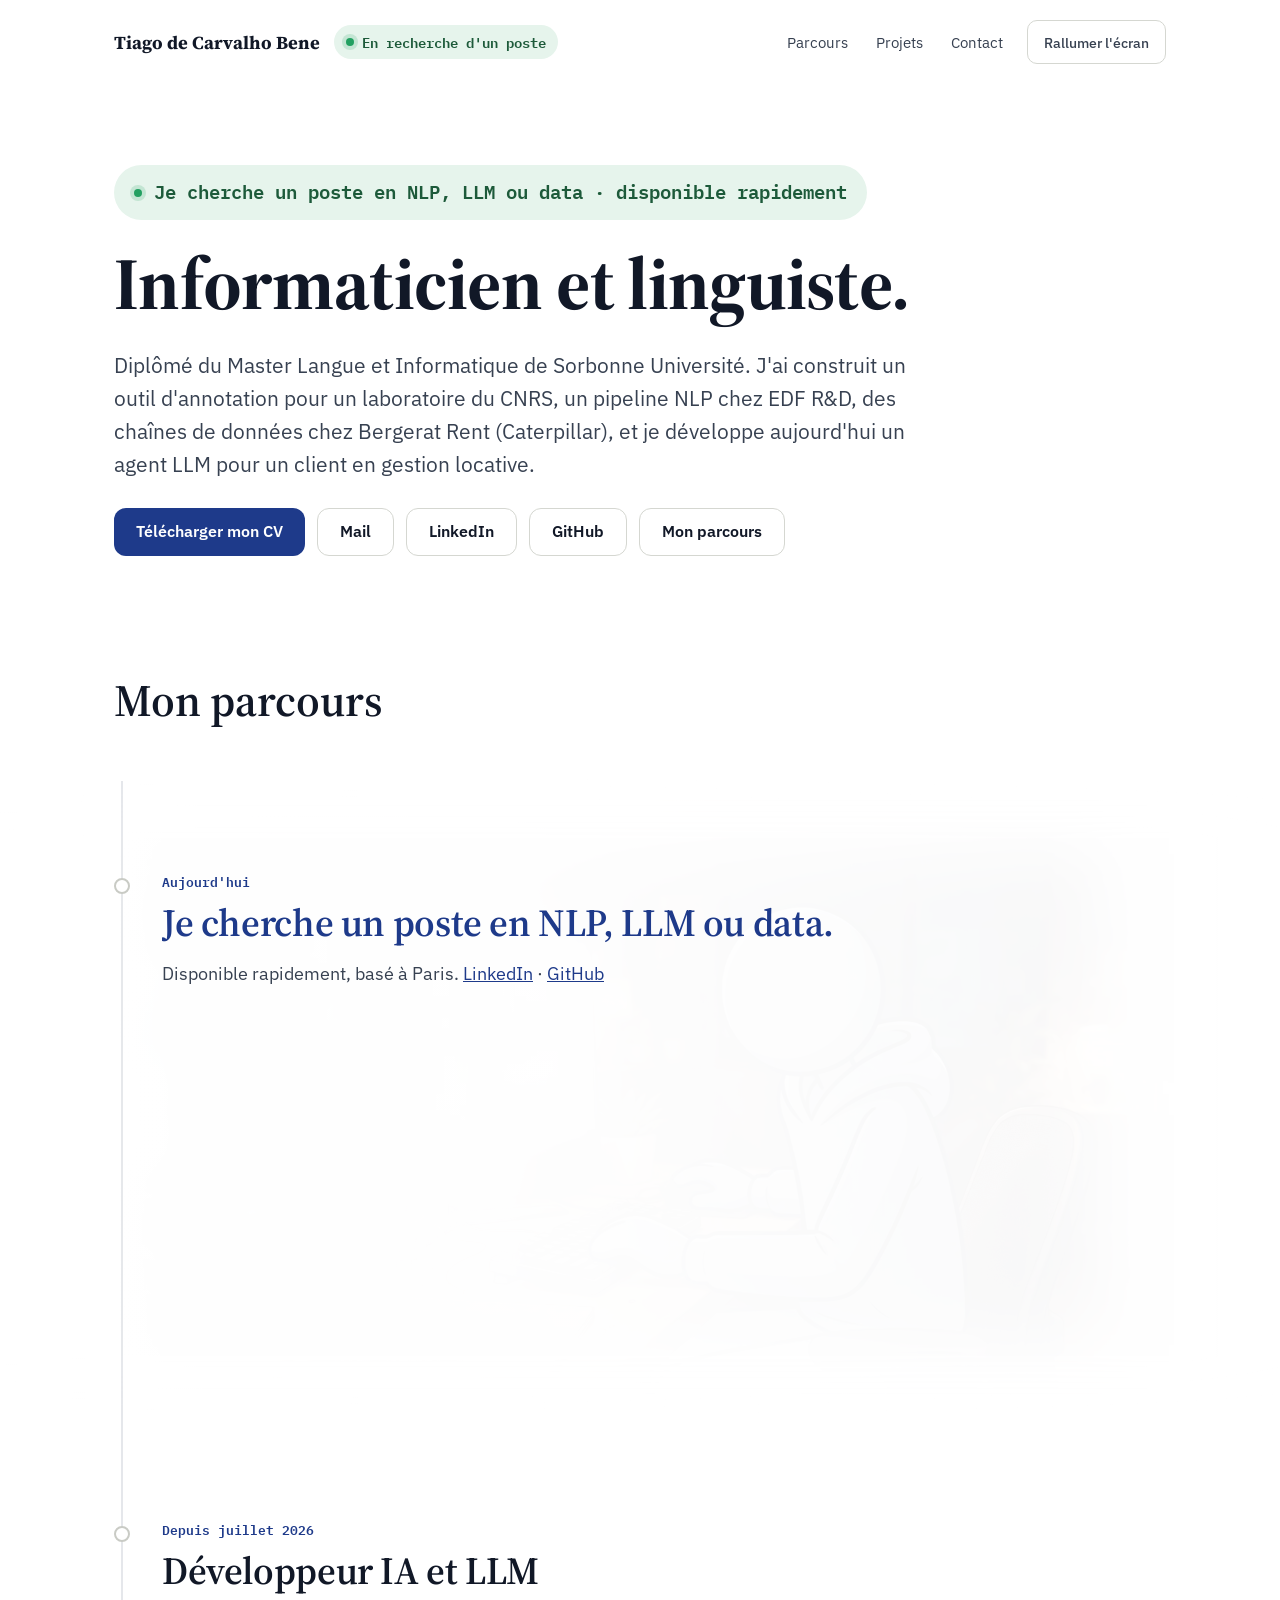
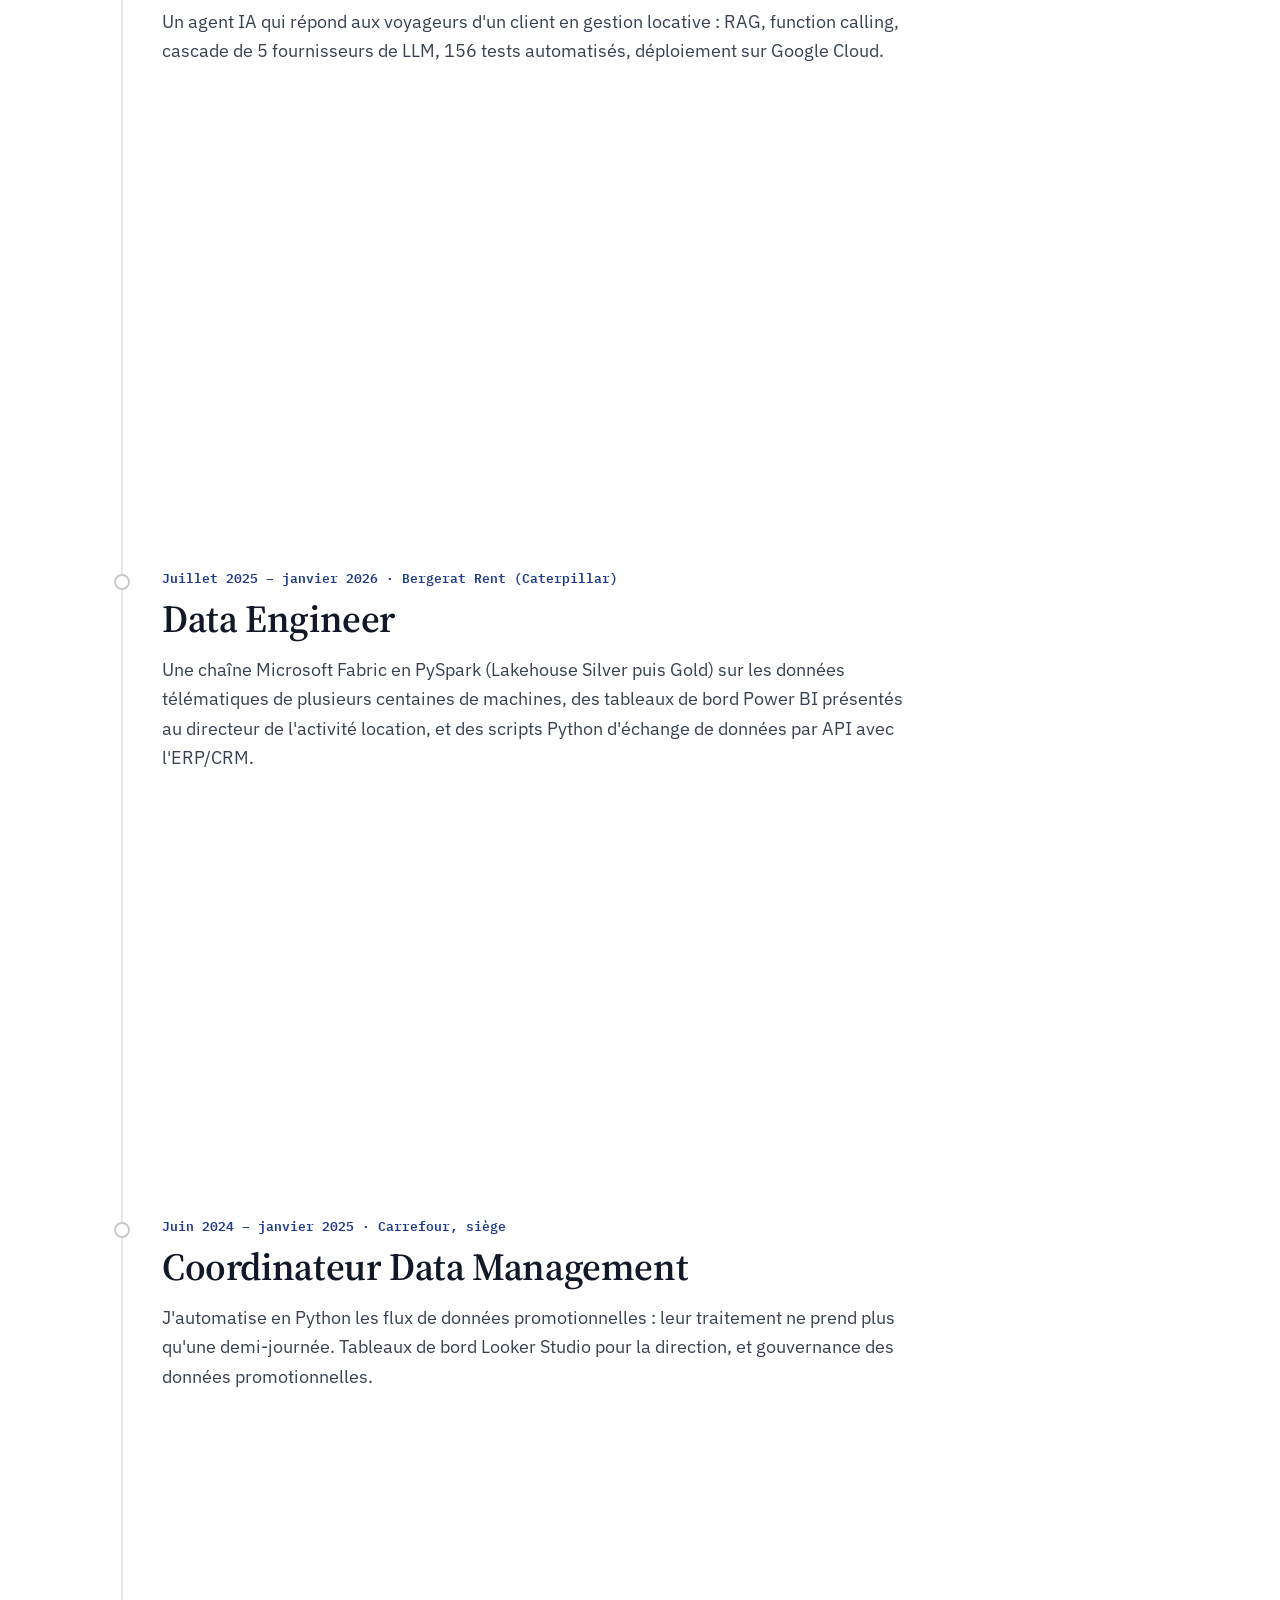
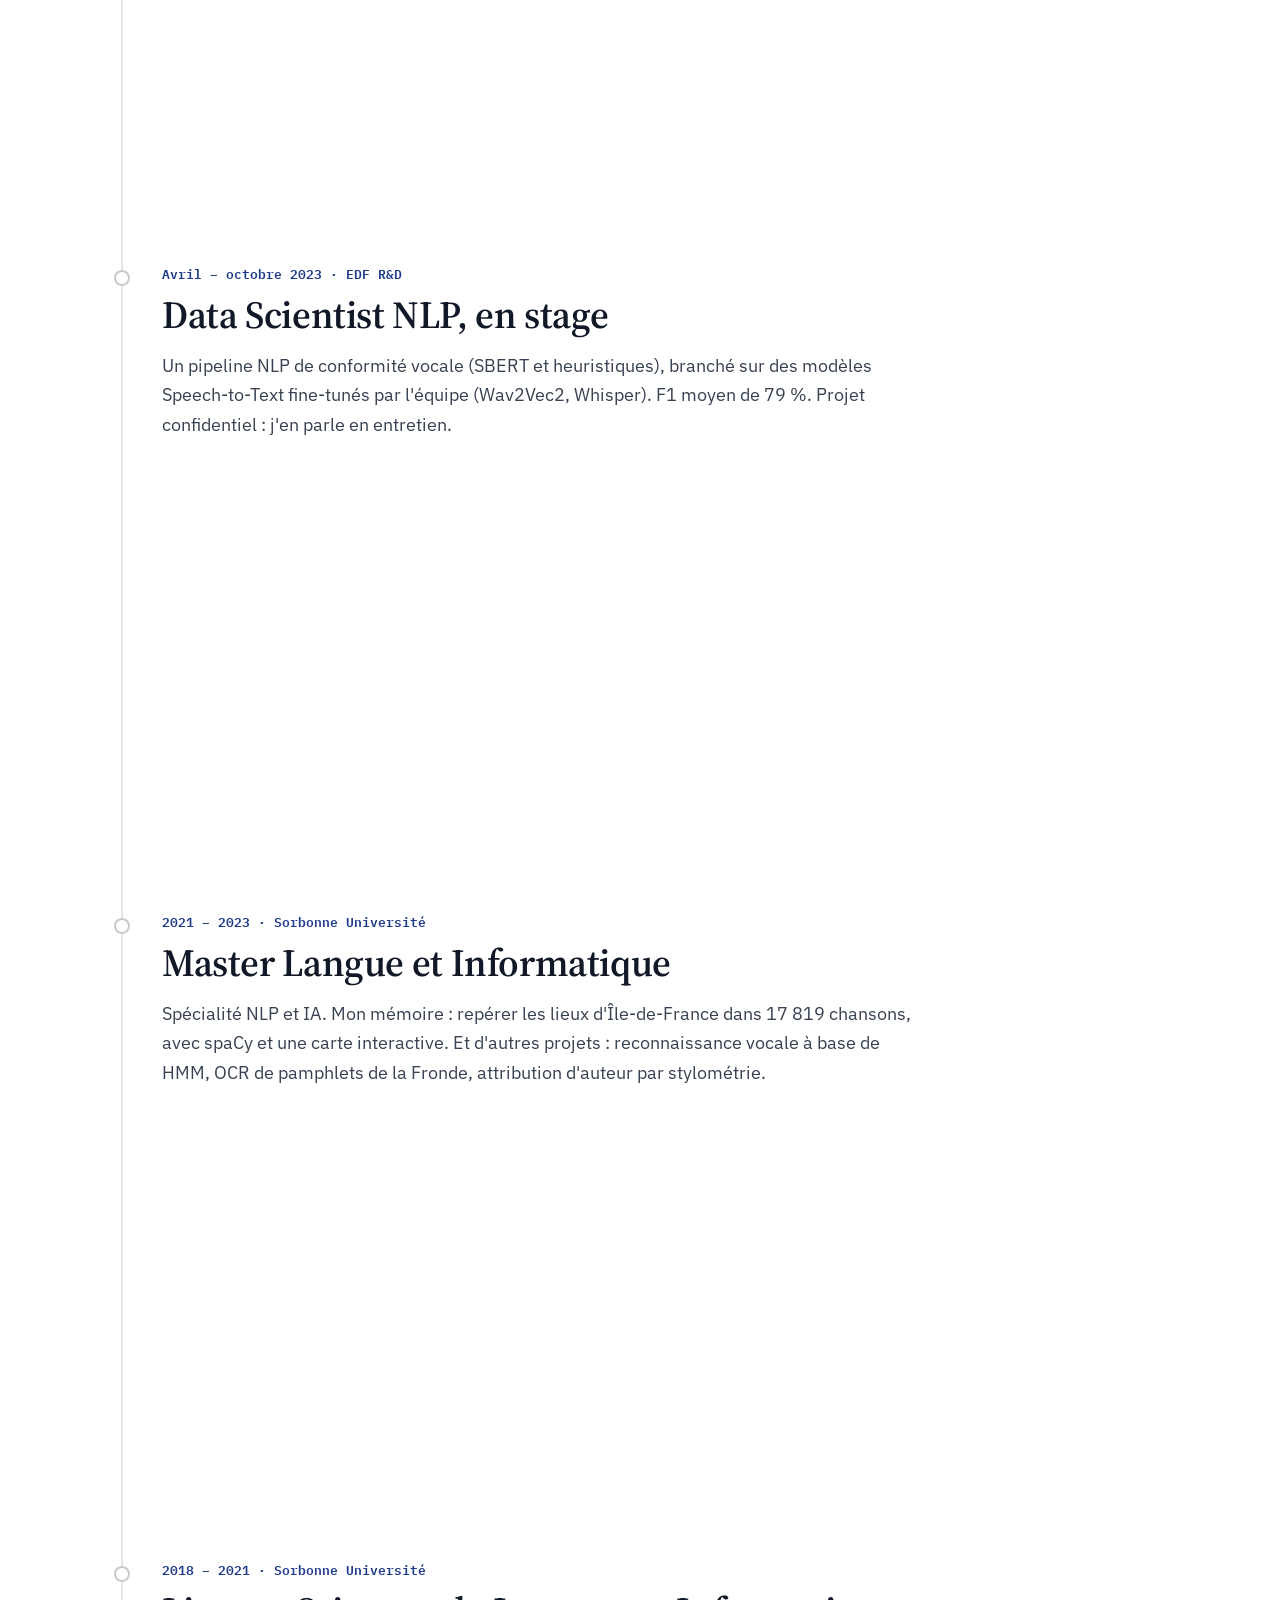
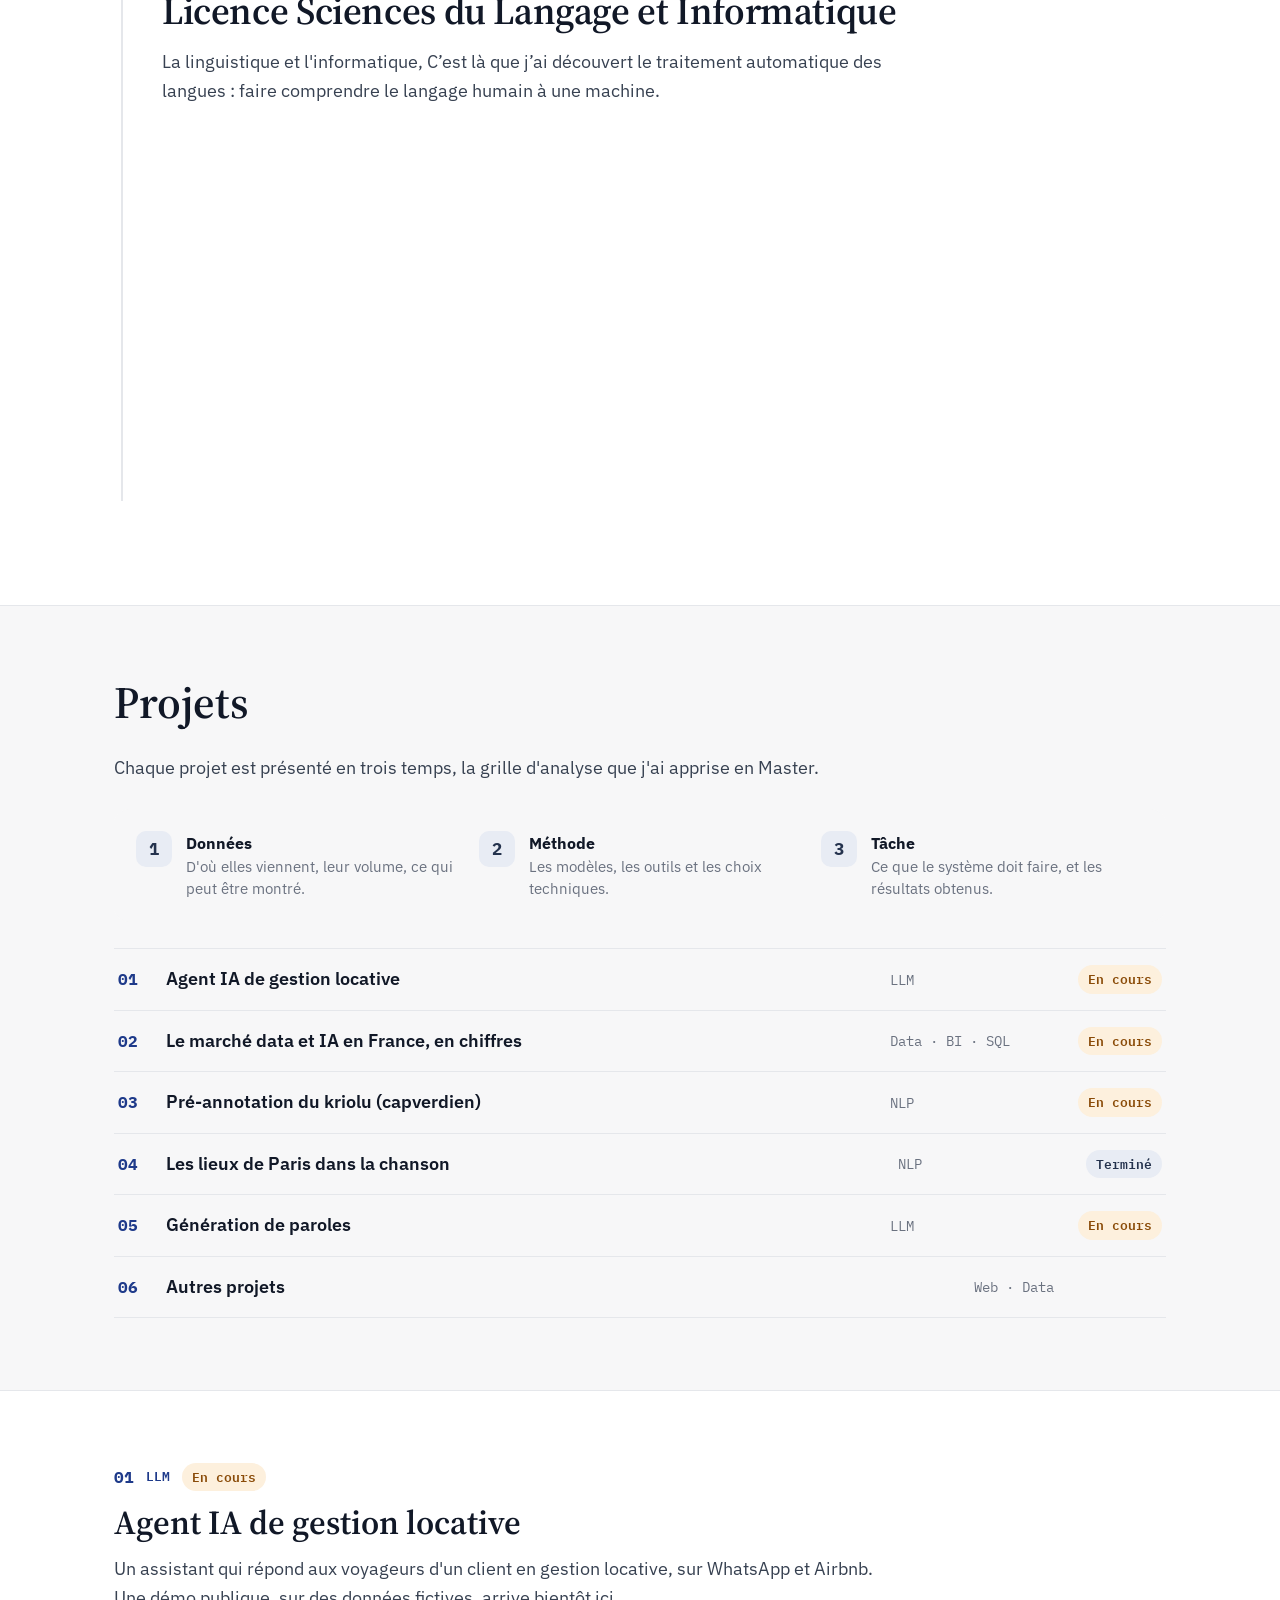
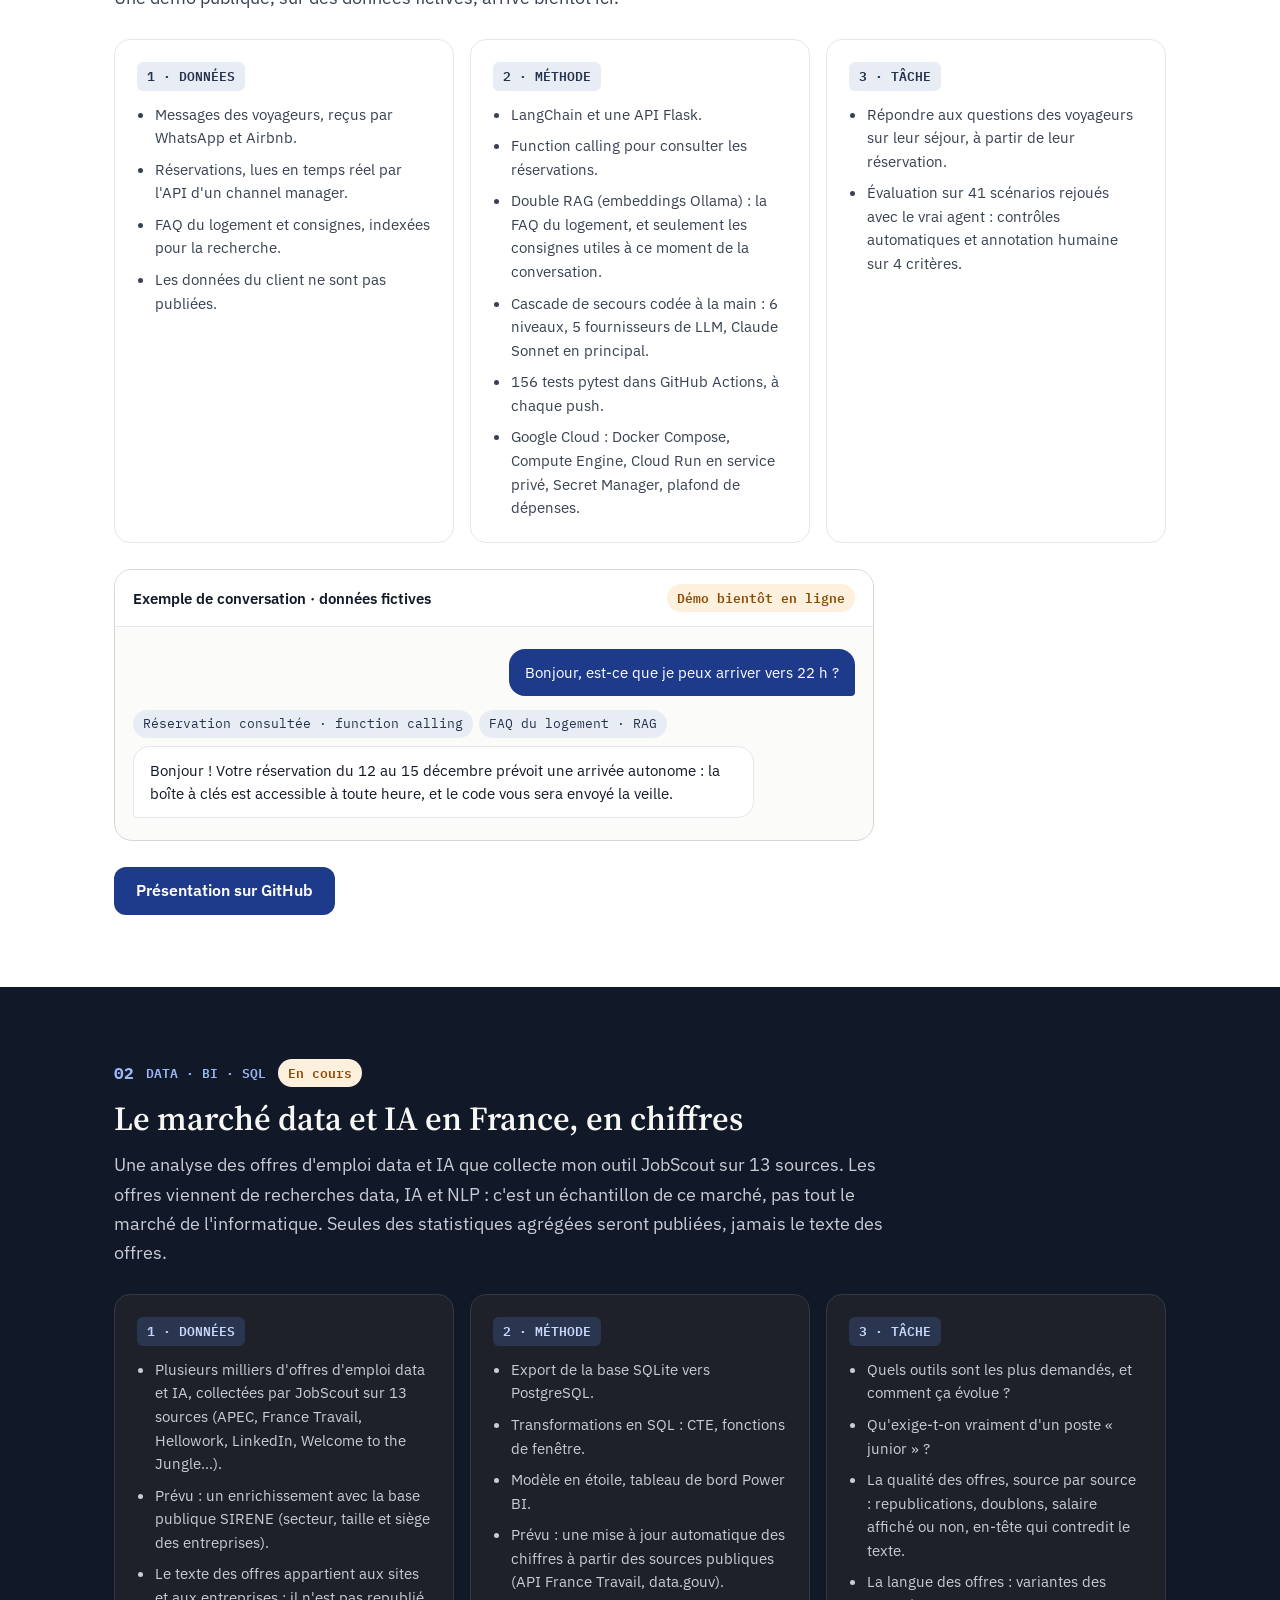
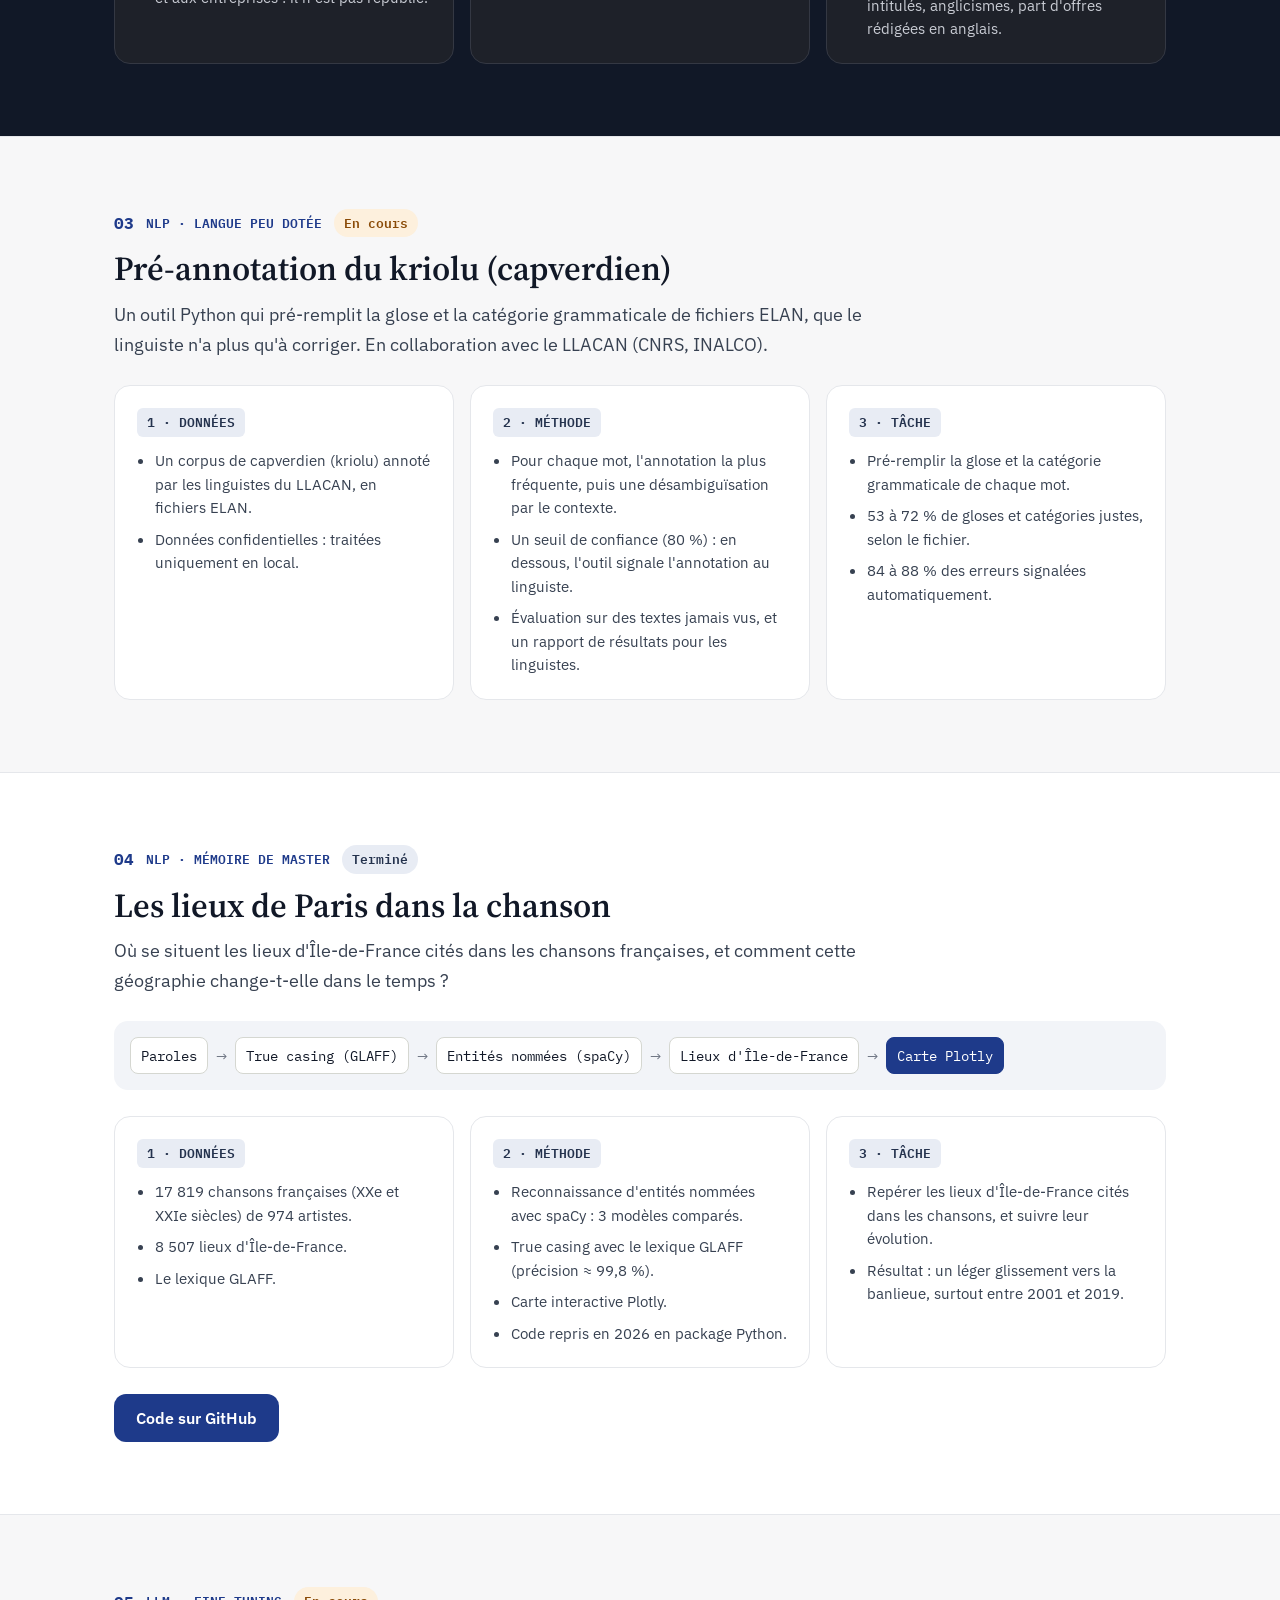
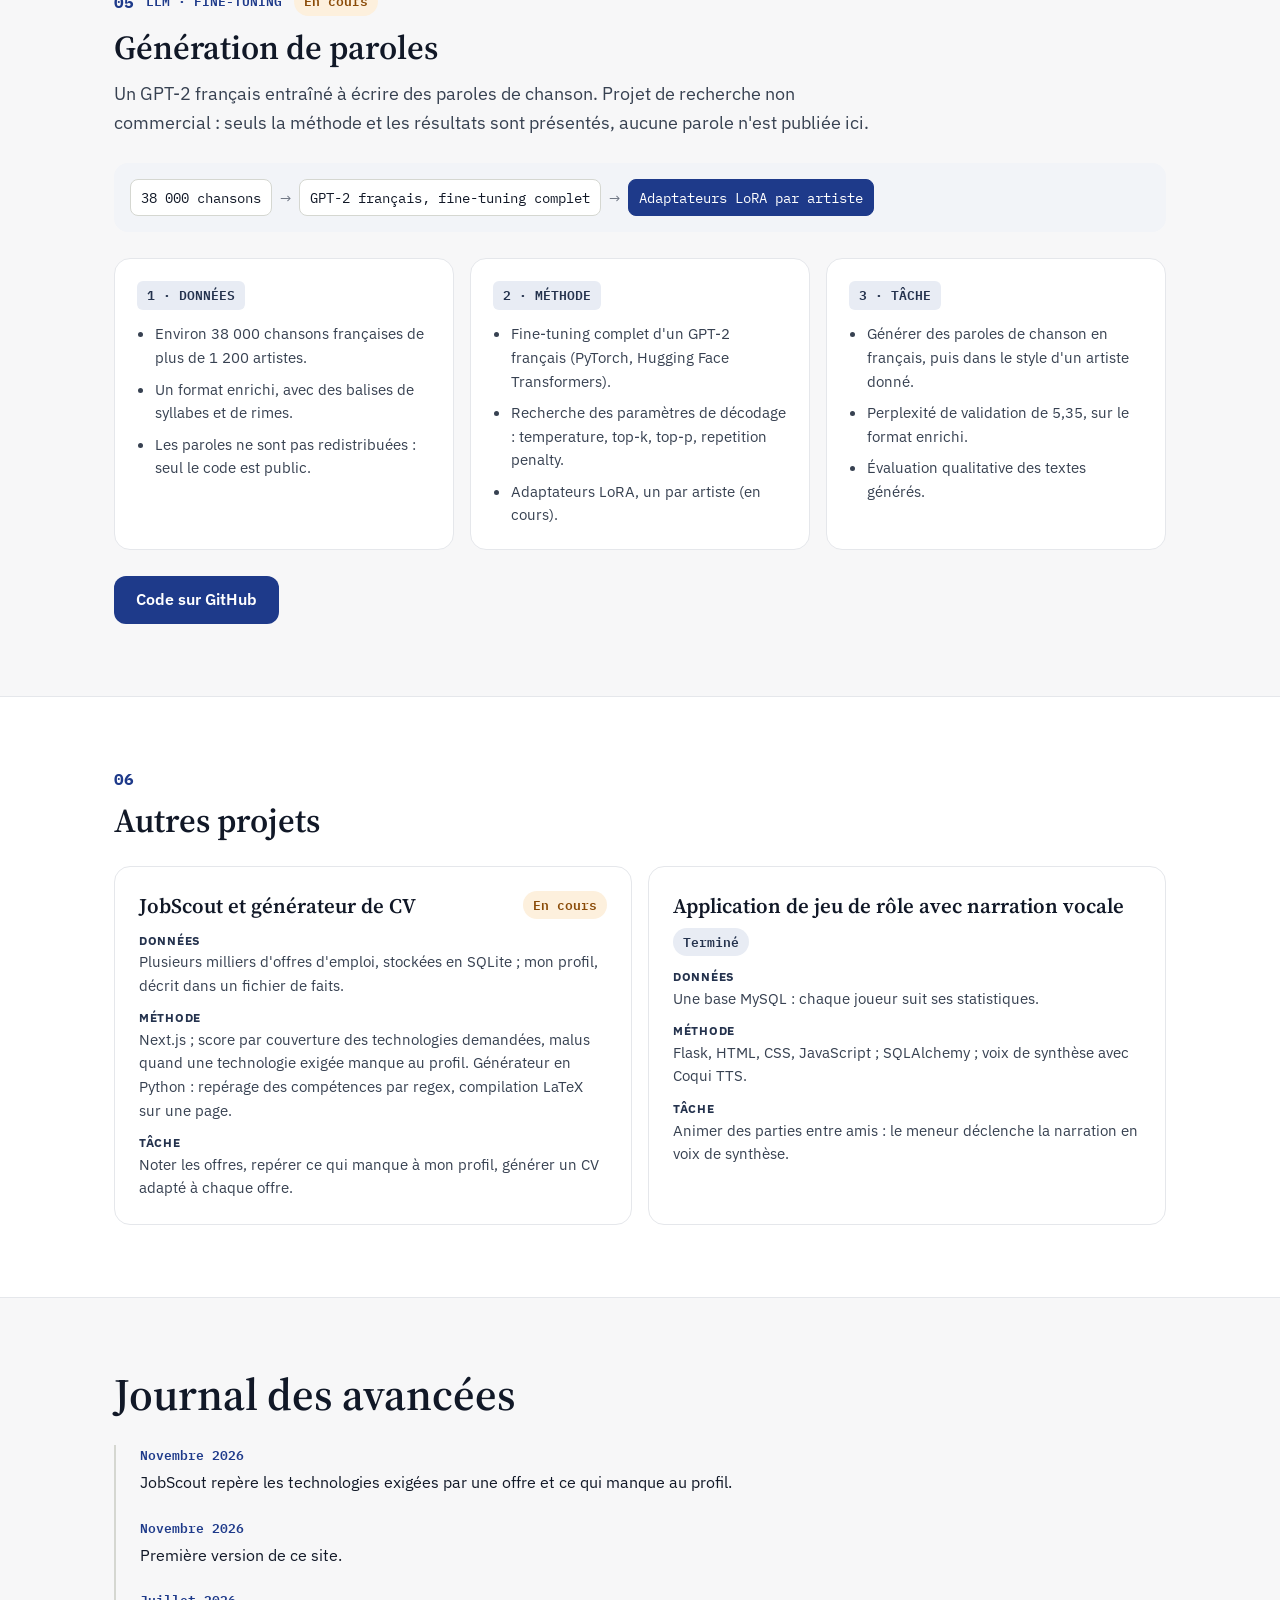
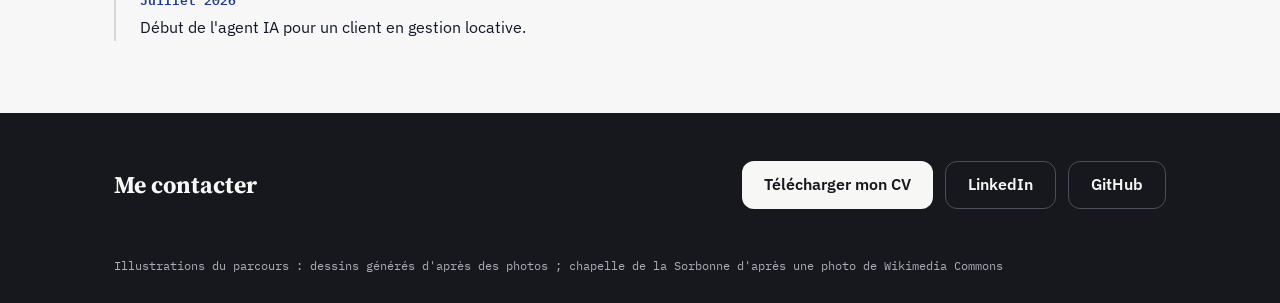
==== index.html @ debc9a30 "Analyse du marché : titre neutre, échantillon assumé, nouvelles questions" ====
<!doctype html>
<html lang="fr" data-theme="editorial">
<head>
<meta charset="utf-8">
<meta name="viewport" content="width=device-width, initial-scale=1, viewport-fit=cover">
<title>Tiago de Carvalho Bene · informaticien et linguiste</title>
<meta name="description" content="Tiago de Carvalho Bene, informaticien et linguiste : NLP, LLM, data engineering.">
<meta name="theme-color" content="#0b0d12">
<!-- Polices : Source Serif 4 (titres), IBM Plex Sans (texte), IBM Plex Mono (dates, étiquettes, écran de démarrage). Hors ligne : polices système. -->
<link rel="preconnect" href="https://fonts.googleapis.com">
<link rel="preconnect" href="https://fonts.gstatic.com" crossorigin>
<link rel="stylesheet" href="https://fonts.googleapis.com/css2?family=IBM+Plex+Mono:wght@400;500&family=IBM+Plex+Sans:wght@400;500;600&family=Source+Serif+4:wght@600;700&display=swap">
<link rel="stylesheet" href="css/style.css">
<!-- Sans JavaScript, l'intro ne s'affiche pas et la page est visible tout de suite -->
<script>document.documentElement.classList.add('js');</script>
</head>
<body>

<!-- Intro : l'ordinateur s'allume, démarre, puis on zoome dans l'écran, qui devient la page -->
<div class="intro" id="intro" aria-hidden="true">
  <div class="poste" id="poste">
    <div class="moniteur" id="moniteur">
      <div class="ecran" id="ecran">
        <div class="balayage" id="balayage"></div>
        <pre class="boot" id="boot"></pre>
        <div class="clair" id="clair"></div>
      </div>
      <span class="voyant" id="voyant"></span>
    </div>
    <div class="pied-col"></div>
    <div class="pied-socle"></div>
  </div>
</div>
<button class="passer" id="passer" type="button">Passer l'intro</button>

<header class="nav">
  <div class="nav-gauche">
    <a class="nom" href="#accueil">Tiago de Carvalho Bene</a>
    <span class="nav-recherche"><span class="point" aria-hidden="true"></span>En recherche d'un poste</span>
  </div>
  <div class="nav-droite">
    <a href="#parcours">Parcours</a>
    <a href="#projets">Projets</a>
    <a href="#contact">Contact</a>
    <button class="rejouer" id="rejouer" type="button">Rallumer l'écran</button>
  </div>
</header>

<main>
<section id="accueil" class="hero">
  <p class="recherche" style="--i:0"><span class="point" aria-hidden="true"></span>Je cherche un poste en NLP, LLM ou data · disponible rapidement</p>
  <h1 style="--i:1">Informaticien et linguiste.</h1>
  <p class="chapo" style="--i:2">Diplômé du Master Langue et Informatique de Sorbonne Université. J'ai construit un outil d'annotation pour un laboratoire du CNRS, un pipeline NLP chez EDF R&amp;D, des chaînes de données chez Bergerat Rent (Caterpillar), et je développe aujourd'hui un agent LLM pour un client en gestion locative.</p>

  <div class="actions" style="--i:4">
    <a class="btn" href="assets/CV_Tiago_de_Carvalho_Bene.pdf" download>Télécharger mon CV</a>
    <a class="btn btn-2" href="mailto:andre.decarvalhobene@gmail.com">Mail</a>
    <a class="btn btn-2" href="https://www.linkedin.com/in/tiago-andre-nlp" target="_blank" rel="noopener noreferrer">LinkedIn<span class="sr-only"> (nouvel onglet)</span></a>
    <a class="btn btn-2" href="https://github.com/Tiiiagooo" target="_blank" rel="noopener noreferrer">GitHub<span class="sr-only"> (nouvel onglet)</span></a>
    <a class="btn btn-2" href="#parcours">Mon parcours</a>
  </div>
</section>

<!-- Parcours raconté : chaque étape apparaît quand on arrive dessus (titre qui monte mot à mot, puis texte en fondu) -->
<section id="parcours" class="parcours" aria-labelledby="titre-parcours">
  <h2 id="titre-parcours" class="parcours-titre">Mon parcours</h2>
  <!-- Chaque étape a son image en fond (.etape-fond), qui apparaît en fondu quand l'étape arrive au milieu de l'écran (js/parcours.js) -->
  <ol class="etapes">
    <span class="remplissage" aria-hidden="true"></span>
    <li class="etape etape-fin">
      <div class="etape-fond" aria-hidden="true"><img src="assets/parcours/aujourdhui.webp" alt="" loading="eager"></div>
      <p class="date">Aujourd'hui</p>
      <h3>Je cherche un poste en NLP, LLM ou data.</h3>
      <p class="desc">Disponible rapidement, basé à Paris. <a href="https://www.linkedin.com/in/tiago-andre-nlp" target="_blank" rel="noopener noreferrer">LinkedIn<span class="sr-only"> (nouvel onglet)</span></a> · <a href="https://github.com/Tiiiagooo" target="_blank" rel="noopener noreferrer">GitHub<span class="sr-only"> (nouvel onglet)</span></a></p>
    </li>
    <li class="etape">
      <div class="etape-fond" aria-hidden="true"><img src="assets/parcours/developpeur-ia.webp" alt="" loading="lazy"></div>
      <p class="date">Depuis juillet 2026</p>
      <h3>Développeur IA et LLM</h3>
      <p class="desc">Un agent IA qui répond aux voyageurs d'un client en gestion locative : RAG, function calling, cascade de 5 fournisseurs de LLM, 156 tests automatisés, déploiement sur Google Cloud.</p>
    </li>
    <li class="etape">
      <div class="etape-fond" aria-hidden="true"><img src="assets/parcours/bergerat.webp" alt="" loading="lazy"></div>
      <p class="date">Juillet 2025 – janvier 2026 · Bergerat Rent (Caterpillar)</p>
      <h3>Data Engineer</h3>
      <p class="desc">Une chaîne Microsoft Fabric en PySpark (Lakehouse Silver puis Gold) sur les données télématiques de plusieurs centaines de machines, des tableaux de bord Power BI présentés au directeur de l'activité location, et des scripts Python d'échange de données par API avec l'ERP/CRM.</p>
    </li>
    <li class="etape">
      <div class="etape-fond" aria-hidden="true"><img src="assets/parcours/carrefour.webp" alt="" loading="lazy"></div>
      <p class="date">Juin 2024 – janvier 2025 · Carrefour, siège</p>
      <h3>Coordinateur Data Management</h3>
      <p class="desc">J'automatise en Python les flux de données promotionnelles : leur traitement ne prend plus qu'une demi-journée. Tableaux de bord Looker Studio pour la direction, et gouvernance des données promotionnelles.</p>
    </li>
    <li class="etape">
      <div class="etape-fond" aria-hidden="true"><img src="assets/parcours/edf.webp" alt="" loading="lazy"></div>
      <p class="date">Avril – octobre 2023 · EDF R&amp;D</p>
      <h3>Data Scientist NLP, en stage</h3>
      <p class="desc">Un pipeline NLP de conformité vocale (SBERT et heuristiques), branché sur des modèles Speech-to-Text fine-tunés par l'équipe (Wav2Vec2, Whisper). F1 moyen de 79 %. Projet confidentiel : j'en parle en entretien.</p>
    </li>
    <li class="etape">
      <div class="etape-fond" aria-hidden="true"><img src="assets/parcours/master.webp" alt="" loading="lazy"></div>
      <p class="date">2021 – 2023 · Sorbonne Université</p>
      <h3>Master Langue et Informatique</h3>
      <p class="desc">Spécialité NLP et IA. Mon mémoire : repérer les lieux d'Île-de-France dans 17 819 chansons, avec spaCy et une carte interactive. Et d'autres projets : reconnaissance vocale à base de HMM, OCR de pamphlets de la Fronde, attribution d'auteur par stylométrie.</p>
    </li>
    <li class="etape">
      <div class="etape-fond" aria-hidden="true"><img src="assets/parcours/licence.webp" alt="" loading="lazy"></div>
      <p class="date">2018 – 2021 · Sorbonne Université</p>
      <h3>Licence Sciences du Langage et Informatique</h3>
      <p class="desc">La linguistique et l'informatique, C’est là que j’ai découvert le traitement automatique des langues : faire comprendre le langage humain à une machine.</p>
    </li>
  </ol>
</section>

<section id="projets" class="projets-intro apparait">
  <div class="projet-inner">
    <h2 class="titre-section">Projets</h2>
    <p class="proj-resume">Chaque projet est présenté en trois temps, la grille d'analyse que j'ai apprise en Master.</p>
    <div class="legende">
      <div><span class="leg-num">1</span><p><b>Données</b>D'où elles viennent, leur volume, ce qui peut être montré.</p></div>
      <div><span class="leg-num">2</span><p><b>Méthode</b>Les modèles, les outils et les choix techniques.</p></div>
      <div><span class="leg-num">3</span><p><b>Tâche</b>Ce que le système doit faire, et les résultats obtenus.</p></div>
    </div>
    <ol class="sommaire">
      <li><a href="#agent"><span class="som-num">01</span><span class="som-titre">Agent IA de gestion locative</span><span class="som-domaine">LLM</span><span class="statut en-cours">En cours</span></a></li>
      <li><a href="#marche"><span class="som-num">02</span><span class="som-titre">Le marché data et IA en France, en chiffres</span><span class="som-domaine">Data · BI · SQL</span><span class="statut en-cours">En cours</span></a></li>
      <li><a href="#kriolu"><span class="som-num">03</span><span class="som-titre">Pré-annotation du kriolu (capverdien)</span><span class="som-domaine">NLP</span><span class="statut en-cours">En cours</span></a></li>
      <li><a href="#memoire"><span class="som-num">04</span><span class="som-titre">Les lieux de Paris dans la chanson</span><span class="som-domaine">NLP</span><span class="statut termine">Terminé</span></a></li>
      <li><a href="#paroles"><span class="som-num">05</span><span class="som-titre">Génération de paroles</span><span class="som-domaine">LLM</span><span class="statut en-cours">En cours</span></a></li>
      <li><a href="#autres"><span class="som-num">06</span><span class="som-titre">Autres projets</span><span class="som-domaine">Web · Data</span><span></span></a></li>
    </ol>
  </div>
</section>

<section id="agent" class="projet apparait">
  <div class="projet-inner">
    <div class="proj-tete">
      <p class="proj-meta"><span class="proj-num">01</span><span class="proj-domaine">LLM</span><span class="statut en-cours">En cours</span></p>
      <h3>Agent IA de gestion locative</h3>
      <p class="proj-resume">Un assistant qui répond aux voyageurs d'un client en gestion locative, sur WhatsApp et Airbnb. Une démo publique, sur des données fictives, arrive bientôt ici.</p>
    </div>
    <div class="dmt">
      <div class="col">
        <p class="col-label">1 · Données</p>
        <ul>
          <li>Messages des voyageurs, reçus par WhatsApp et Airbnb.</li>
          <li>Réservations, lues en temps réel par l'API d'un channel manager.</li>
          <li>FAQ du logement et consignes, indexées pour la recherche.</li>
          <li>Les données du client ne sont pas publiées.</li>
        </ul>
      </div>
      <div class="col">
        <p class="col-label">2 · Méthode</p>
        <ul>
          <li>LangChain et une API Flask.</li>
          <li>Function calling pour consulter les réservations.</li>
          <li>Double RAG (embeddings Ollama) : la FAQ du logement, et seulement les consignes utiles à ce moment de la conversation.</li>
          <li>Cascade de secours codée à la main : 6 niveaux, 5 fournisseurs de LLM, Claude Sonnet en principal.</li>
          <li>156 tests pytest dans GitHub Actions, à chaque push.</li>
          <li>Google Cloud : Docker Compose, Compute Engine, Cloud Run en service privé, Secret Manager, plafond de dépenses.</li>
        </ul>
      </div>
      <div class="col">
        <p class="col-label">3 · Tâche</p>
        <ul>
          <li>Répondre aux questions des voyageurs sur leur séjour, à partir de leur réservation.</li>
          <li>Évaluation sur 41 scénarios rejoués avec le vrai agent : contrôles automatiques et annotation humaine sur 4 critères.</li>
        </ul>
      </div>
    </div>
    <div class="demo-apercu">
      <div class="demo-tete"><span>Exemple de conversation · données fictives</span><span class="statut en-cours">Démo bientôt en ligne</span></div>
      <div class="demo-fil">
        <p class="bulle moi">Bonjour, est-ce que je peux arriver vers 22 h ?</p>
        <div class="bulle-agent">
          <p class="outils"><span>Réservation consultée · function calling</span><span>FAQ du logement · RAG</span></p>
          <p class="bulle">Bonjour ! Votre réservation du 12 au 15 décembre prévoit une arrivée autonome : la boîte à clés est accessible à toute heure, et le code vous sera envoyé la veille.</p>
        </div>
      </div>
    </div>
    <div class="actions"><a class="btn" href="https://github.com/Tiiiagooo/agent-ia-publique" target="_blank" rel="noopener noreferrer">Présentation sur GitHub<span class="sr-only"> (nouvel onglet)</span></a></div>
  </div>
</section>

<section id="marche" class="projet sombre apparait">
  <div class="projet-inner">
    <div class="proj-tete">
      <p class="proj-meta"><span class="proj-num">02</span><span class="proj-domaine">Data · BI · SQL</span><span class="statut en-cours">En cours</span></p>
      <h3>Le marché data et IA en France, en chiffres</h3>
      <p class="proj-resume">Une analyse des offres d'emploi data et IA que collecte mon outil JobScout sur 13 sources. Les offres viennent de recherches data, IA et NLP : c'est un échantillon de ce marché, pas tout le marché de l'informatique. Seules des statistiques agrégées seront publiées, jamais le texte des offres.</p>
    </div>
    <div class="dmt">
      <div class="col">
        <p class="col-label">1 · Données</p>
        <ul>
          <li>Plusieurs milliers d'offres d'emploi data et IA, collectées par JobScout sur 13 sources (APEC, France Travail, Hellowork, LinkedIn, Welcome to the Jungle…).</li>
          <li>Prévu : un enrichissement avec la base publique SIRENE (secteur, taille et siège des entreprises).</li>
          <li>Le texte des offres appartient aux sites et aux entreprises : il n'est pas republié.</li>
        </ul>
      </div>
      <div class="col">
        <p class="col-label">2 · Méthode</p>
        <ul>
          <li>Export de la base SQLite vers PostgreSQL.</li>
          <li>Transformations en SQL : CTE, fonctions de fenêtre.</li>
          <li>Modèle en étoile, tableau de bord Power BI.</li>
          <li>Prévu : une mise à jour automatique des chiffres à partir des sources publiques (API France Travail, data.gouv).</li>
        </ul>
      </div>
      <div class="col">
        <p class="col-label">3 · Tâche</p>
        <ul>
          <li>Quels outils sont les plus demandés, et comment ça évolue ?</li>
          <li>Qu'exige-t-on vraiment d'un poste « junior » ?</li>
          <li>La qualité des offres, source par source : republications, doublons, salaire affiché ou non, en-tête qui contredit le texte.</li>
          <li>La langue des offres : variantes des intitulés, anglicismes, part d'offres rédigées en anglais.</li>
        </ul>
      </div>
    </div>
  </div>
</section>

<section id="kriolu" class="projet alt apparait">
  <div class="projet-inner">
    <div class="proj-tete">
      <p class="proj-meta"><span class="proj-num">03</span><span class="proj-domaine">NLP · langue peu dotée</span><span class="statut en-cours">En cours</span></p>
      <h3>Pré-annotation du kriolu (capverdien)</h3>
      <p class="proj-resume">Un outil Python qui pré-remplit la glose et la catégorie grammaticale de fichiers ELAN, que le linguiste n'a plus qu'à corriger. En collaboration avec le LLACAN (CNRS, INALCO).</p>
    </div>
    <div class="dmt">
      <div class="col">
        <p class="col-label">1 · Données</p>
        <ul>
          <li>Un corpus de capverdien (kriolu) annoté par les linguistes du LLACAN, en fichiers ELAN.</li>
          <li>Données confidentielles : traitées uniquement en local.</li>
        </ul>
      </div>
      <div class="col">
        <p class="col-label">2 · Méthode</p>
        <ul>
          <li>Pour chaque mot, l'annotation la plus fréquente, puis une désambiguïsation par le contexte.</li>
          <li>Un seuil de confiance (80 %) : en dessous, l'outil signale l'annotation au linguiste.</li>
          <li>Évaluation sur des textes jamais vus, et un rapport de résultats pour les linguistes.</li>
        </ul>
      </div>
      <div class="col">
        <p class="col-label">3 · Tâche</p>
        <ul>
          <li>Pré-remplir la glose et la catégorie grammaticale de chaque mot.</li>
          <li>53 à 72 % de gloses et catégories justes, selon le fichier.</li>
          <li>84 à 88 % des erreurs signalées automatiquement.</li>
        </ul>
      </div>
    </div>
  </div>
</section>

<section id="memoire" class="projet apparait">
  <div class="projet-inner">
    <div class="proj-tete">
      <p class="proj-meta"><span class="proj-num">04</span><span class="proj-domaine">NLP · mémoire de Master</span><span class="statut termine">Terminé</span></p>
      <h3>Les lieux de Paris dans la chanson</h3>
      <p class="proj-resume">Où se situent les lieux d'Île-de-France cités dans les chansons françaises, et comment cette géographie change-t-elle dans le temps ?</p>
    </div>
    <p class="pipeline" role="img" aria-label="Schéma de la méthode : paroles, true casing, entités nommées, lieux, carte"><span class="etape-pipe">Paroles</span><span class="fleche" aria-hidden="true">→</span><span class="etape-pipe">True casing (GLAFF)</span><span class="fleche" aria-hidden="true">→</span><span class="etape-pipe">Entités nommées (spaCy)</span><span class="fleche" aria-hidden="true">→</span><span class="etape-pipe">Lieux d'Île-de-France</span><span class="fleche" aria-hidden="true">→</span><span class="etape-pipe fin">Carte Plotly</span></p>
    <div class="dmt">
      <div class="col">
        <p class="col-label">1 · Données</p>
        <ul>
          <li>17 819 chansons françaises (XXe et XXIe siècles) de 974 artistes.</li>
          <li>8 507 lieux d'Île-de-France.</li>
          <li>Le lexique GLAFF.</li>
        </ul>
      </div>
      <div class="col">
        <p class="col-label">2 · Méthode</p>
        <ul>
          <li>Reconnaissance d'entités nommées avec spaCy : 3 modèles comparés.</li>
          <li>True casing avec le lexique GLAFF (précision ≈ 99,8 %).</li>
          <li>Carte interactive Plotly.</li>
          <li>Code repris en 2026 en package Python.</li>
        </ul>
      </div>
      <div class="col">
        <p class="col-label">3 · Tâche</p>
        <ul>
          <li>Repérer les lieux d'Île-de-France cités dans les chansons, et suivre leur évolution.</li>
          <li>Résultat : un léger glissement vers la banlieue, surtout entre 2001 et 2019.</li>
        </ul>
      </div>
    </div>
    <div class="actions"><a class="btn" href="https://github.com/Tiiiagooo/Memoire" target="_blank" rel="noopener noreferrer">Code sur GitHub<span class="sr-only"> (nouvel onglet)</span></a></div>
  </div>
</section>

<section id="paroles" class="projet alt apparait">
  <div class="projet-inner">
    <div class="proj-tete">
      <p class="proj-meta"><span class="proj-num">05</span><span class="proj-domaine">LLM · fine-tuning</span><span class="statut en-cours">En cours</span></p>
      <h3>Génération de paroles</h3>
      <p class="proj-resume">Un GPT-2 français entraîné à écrire des paroles de chanson. Projet de recherche non commercial : seuls la méthode et les résultats sont présentés, aucune parole n'est publiée ici.</p>
    </div>
    <p class="pipeline" role="img" aria-label="Schéma : corpus, fine-tuning de GPT-2, adaptateurs LoRA"><span class="etape-pipe">38 000 chansons</span><span class="fleche" aria-hidden="true">→</span><span class="etape-pipe">GPT-2 français, fine-tuning complet</span><span class="fleche" aria-hidden="true">→</span><span class="etape-pipe fin">Adaptateurs LoRA par artiste</span></p>
    <div class="dmt">
      <div class="col">
        <p class="col-label">1 · Données</p>
        <ul>
          <li>Environ 38 000 chansons françaises de plus de 1 200 artistes.</li>
          <li>Un format enrichi, avec des balises de syllabes et de rimes.</li>
          <li>Les paroles ne sont pas redistribuées : seul le code est public.</li>
        </ul>
      </div>
      <div class="col">
        <p class="col-label">2 · Méthode</p>
        <ul>
          <li>Fine-tuning complet d'un GPT-2 français (PyTorch, Hugging Face Transformers).</li>
          <li>Recherche des paramètres de décodage : temperature, top-k, top-p, repetition penalty.</li>
          <li>Adaptateurs LoRA, un par artiste (en cours).</li>
        </ul>
      </div>
      <div class="col">
        <p class="col-label">3 · Tâche</p>
        <ul>
          <li>Générer des paroles de chanson en français, puis dans le style d'un artiste donné.</li>
          <li>Perplexité de validation de 5,35, sur le format enrichi.</li>
          <li>Évaluation qualitative des textes générés.</li>
        </ul>
      </div>
    </div>
    <div class="actions"><a class="btn" href="https://github.com/Tiiiagooo/music_lyrics_generation" target="_blank" rel="noopener noreferrer">Code sur GitHub<span class="sr-only"> (nouvel onglet)</span></a></div>
  </div>
</section>

<section id="autres" class="projet apparait">
  <div class="projet-inner">
    <div class="proj-tete"><p class="proj-meta"><span class="proj-num">06</span></p><h3>Autres projets</h3></div>
    <div class="minis">
      <article class="mini">
        <div class="mini-tete"><h4>JobScout et générateur de CV</h4><span class="statut en-cours">En cours</span></div>
        <p><b>Données</b>Plusieurs milliers d'offres d'emploi, stockées en SQLite ; mon profil, décrit dans un fichier de faits.</p>
        <p><b>Méthode</b>Next.js ; score par couverture des technologies demandées, malus quand une technologie exigée manque au profil. Générateur en Python : repérage des compétences par regex, compilation LaTeX sur une page.</p>
        <p><b>Tâche</b>Noter les offres, repérer ce qui manque à mon profil, générer un CV adapté à chaque offre.</p>
      </article>
      <article class="mini">
        <div class="mini-tete"><h4>Application de jeu de rôle avec narration vocale</h4><span class="statut termine">Terminé</span></div>
        <p><b>Données</b>Une base MySQL : chaque joueur suit ses statistiques.</p>
        <p><b>Méthode</b>Flask, HTML, CSS, JavaScript ; SQLAlchemy ; voix de synthèse avec Coqui TTS.</p>
        <p><b>Tâche</b>Animer des parties entre amis : le meneur déclenche la narration en voix de synthèse.</p>
      </article>
    </div>
  </div>
</section>

<section id="journal" class="projet alt apparait">
  <div class="projet-inner">
    <h2 class="titre-section">Journal des avancées</h2>
    <ol class="journal">
      <li><span class="date">Novembre 2026</span><span>JobScout repère les technologies exigées par une offre et ce qui manque au profil.</span></li>
      <li><span class="date">Novembre 2026</span><span>Première version de ce site.</span></li>
      <li><span class="date">Juillet 2026</span><span>Début de l'agent IA pour un client en gestion locative.</span></li>
    </ol>
  </div>
</section>
</main>

<footer id="contact" class="pied">
  <div class="pied-inner">
    <p class="pied-titre">Me contacter</p>
    <div class="actions">
      <a class="btn btn-clair" href="assets/CV_Tiago_de_Carvalho_Bene.pdf" download>Télécharger mon CV</a>
      <a class="btn btn-contour" href="https://www.linkedin.com/in/tiago-andre-nlp" target="_blank" rel="noopener noreferrer">LinkedIn<span class="sr-only"> (nouvel onglet)</span></a>
      <a class="btn btn-contour" href="https://github.com/Tiiiagooo" target="_blank" rel="noopener noreferrer">GitHub<span class="sr-only"> (nouvel onglet)</span></a>
    </div>
  </div>
  <p class="credits">Illustrations du parcours : dessins générés d'après des photos ; chapelle de la Sorbonne d'après une photo de Wikimedia Commons <!-- [À COMPLÉTER AVANT DE POUSSER] auteur et licence de la photo d'origine (ex. : « photo de X, CC BY 3.0 ») --></p>
</footer>


<script src="js/intro.js"></script>
<script src="js/parcours.js"></script>
</body>
</html>
---- css/style.css ----
/* Palette reprise de la maquette : fond clair, bleu d'accent, intro sombre */
:root {
  --nuit: #0b0d12;
  --fond: #F7F7F5;
  --encre: #16181D;
  --texte: #3D4250;
  --discret: #5B6170;
  --ligne: #E3E4E0;
  --bleu: #2457D6;
  --bleu-fonce: #1B44A8;
  --bleu-clair: #9DB7F5;
  --titre: "Space Grotesk", system-ui, sans-serif;
  --sans: Inter, system-ui, -apple-system, "Segoe UI", sans-serif;
  --mono: "JetBrains Mono", ui-monospace, Menlo, Consolas, monospace;
  --ease-out: cubic-bezier(.16, 1, .3, 1);
}
* { box-sizing: border-box; margin: 0; padding: 0; }
html { background: var(--fond); }
body { font-family: var(--sans); color: var(--encre); background: var(--fond); line-height: 1.6; -webkit-font-smoothing: antialiased; }
a { color: var(--bleu); }
/* Texte lu par les lecteurs d'écran, invisible à l'écran */
.sr-only { position: absolute; width: 1px; height: 1px; padding: 0; margin: -1px; overflow: hidden; clip: rect(0 0 0 0); white-space: nowrap; border: 0; }
:focus-visible { outline: 2px solid var(--bleu); outline-offset: 3px; border-radius: 6px; }

/* ---------- Intro ---------- */
.intro { display: none; }
.js .intro {
  position: fixed; inset: 0; z-index: 50;
  display: grid; place-items: center;
  background: var(--nuit); overflow: hidden;
}
.poste { display: flex; flex-direction: column; align-items: center; will-change: transform; opacity: 0; }
.moniteur {
  position: relative;
  width: min(78vw, 620px);
  padding: 14px 14px 30px;
  border-radius: 18px;
  background: #1c2028;
  box-shadow: inset 0 1px 0 rgba(255, 255, 255, .08), 0 30px 80px rgba(0, 0, 0, .55);
}
.ecran {
  position: relative; overflow: hidden;
  aspect-ratio: 16 / 10;
  border-radius: 6px;
  background: #050608;
  transition: background-color .3s;
}
.ecran.on { background: radial-gradient(ellipse at 50% 45%, #13203d 0%, #0b1220 70%); }
/* Lignes de balayage, très légères */
.ecran::after {
  content: ""; position: absolute; inset: 0; pointer-events: none;
  background: repeating-linear-gradient(0deg, rgba(255, 255, 255, .035) 0 1px, transparent 1px 3px);
}
/* Le trait blanc de l'allumage, façon écran cathodique */
.balayage { position: absolute; inset: 0; background: #e9efff; opacity: 0; transform: scale(0, .004); }
.boot {
  position: absolute; inset: 0; padding: 7% 8%;
  font: 500 clamp(11px, 2.4vw, 16px)/1.75 var(--mono);
  color: var(--bleu-clair); white-space: pre-wrap;
}
.boot .ok { color: #7fd6a8; }
.boot .moi { color: #fff; }
.boot .curseur { display: inline-block; width: .6em; height: 1.1em; vertical-align: -.2em; background: currentColor; animation: clignote .8s steps(1) infinite; }
@keyframes clignote { 50% { opacity: 0; } }
/* Couche claire : à la fin du zoom, l'écran prend la couleur de la page */
.clair { position: absolute; inset: 0; z-index: 1; background: var(--fond); opacity: 0; }   /* au-dessus des lignes de balayage */
.voyant {
  position: absolute; left: 50%; bottom: 11px; translate: -50% 0;
  width: 6px; height: 6px; border-radius: 50%; background: #2a2f39;
  transition: background-color .2s, box-shadow .2s;
}
.voyant.on { background: #6be3a4; box-shadow: 0 0 10px #6be3a4; }
.pied-col { width: 64px; height: 56px; background: #171a21; clip-path: polygon(18% 0, 82% 0, 100% 100%, 0 100%); }
.pied-socle { width: 210px; height: 10px; border-radius: 6px 6px 3px 3px; background: #1c2028; }

.passer {
  position: fixed; z-index: 60; top: calc(14px + env(safe-area-inset-top)); right: 16px;
  min-height: 44px; padding: 0 18px; border-radius: 999px; cursor: pointer;
  font: 500 .8rem var(--sans); letter-spacing: .08em;
  color: #e6e8ee; background: rgba(255, 255, 255, .06); border: 1px solid rgba(255, 255, 255, .18);
  display: none;
}
.js .passer { display: block; }
.passer:hover { background: rgba(255, 255, 255, .12); }
.js.pret .passer { display: none; }

/* ---------- Page ---------- */
.nav {
  max-width: 1100px; margin: 0 auto; padding: 18px 24px;
  display: flex; flex-wrap: wrap; justify-content: space-between; align-items: center; gap: 12px;
}
.nom { font: 700 1.15rem var(--titre); color: var(--encre); text-decoration: none; padding: 10px 0; }
.rejouer {
  min-height: 44px; padding: 0 16px; border-radius: 10px; cursor: pointer;
  font: 500 .9rem var(--sans); color: var(--texte); background: #fff; border: 1px solid #D5D7D1;
}
.rejouer:hover { border-color: var(--bleu); color: var(--bleu); }
.rejouer { display: none; }
.js .rejouer { display: block; }

.hero {
  max-width: 1100px; margin: 0 auto; padding: clamp(40px, 9vh, 96px) 24px 80px;
  display: flex; flex-direction: column; gap: 26px;
}
.sur-titre { font-size: .9rem; font-weight: 600; letter-spacing: .08em; text-transform: uppercase; color: var(--bleu); }
h1 { font: 700 clamp(2.6rem, 7vw, 4.6rem)/1.04 var(--titre); letter-spacing: -.015em; }
.chapo { font-size: clamp(1.05rem, 2.2vw, 1.3rem); color: var(--texte); max-width: 62ch; }
.actions { display: flex; flex-wrap: wrap; gap: 12px; }
.btn {
  display: inline-flex; align-items: center; min-height: 48px; padding: 0 22px; border-radius: 12px;
  font-weight: 600; text-decoration: none; color: #fff; background: var(--bleu);
  transition: background-color .2s;
}
.btn:hover { background: var(--bleu-fonce); }
.btn-2 { color: var(--encre); background: #fff; border: 1px solid #D5D7D1; }
.btn-2:hover { background: #fff; border-color: var(--bleu); }
.chantier { font-size: .92rem; color: var(--discret); }

/* « Je cherche un poste » : visible dès l'accroche */
.recherche {
  align-self: flex-start; display: inline-flex; align-items: center; gap: 12px;
  padding: 12px 20px; border-radius: 999px; background: #E6F4EC; color: #1D5A3A;
  font-size: clamp(1rem, 2.4vw, 1.2rem); font-weight: 600;
}
.nav-gauche { display: flex; flex-wrap: wrap; align-items: center; gap: 6px 14px; }
.nav-recherche {
  display: inline-flex; align-items: center; gap: 8px; padding: 6px 12px; border-radius: 999px;
  background: #E6F4EC; color: #1D5A3A; font-size: .85rem; font-weight: 600;
}
.recherche .point, .nav-recherche .point { width: 8px; height: 8px; border-radius: 50%; background: #22A061; box-shadow: 0 0 0 4px rgba(34, 160, 97, .18); }
.todo { color: #8A4B08; }

/* ---------- Parcours raconté ---------- */
.parcours { max-width: 1100px; margin: 0 auto; padding: 40px 24px 96px; }
.parcours-titre { font: 700 clamp(2rem, 4.5vw, 2.8rem)/1.1 var(--titre); margin-bottom: 48px; }
.etapes { list-style: none; position: relative; }
/* La ligne du temps à gauche */
.etapes::before { content: ""; position: absolute; left: 7px; top: 8px; bottom: 8px; width: 2px; background: var(--ligne); }
/* Chaque étape est une bande : marge en haut et en bas pour son image de fond */
.etape { --marge: clamp(56px, 11vh, 110px); position: relative; padding: var(--marge) 0 var(--marge) 48px; min-height: 72vh; box-sizing: border-box; }
.etape > .date, .etape > h3, .etape > .desc { max-width: 760px; }
/* La ligne qui se remplit en bleu au fil du défilement (hauteur pilotée par js/parcours.js) */
.remplissage {
  position: absolute; left: 7px; top: 8px; bottom: 8px; width: 2px; background: var(--bleu);
  transform-origin: top; transform: scaleY(var(--progression, 1));
}
.anime .remplissage { transform: scaleY(var(--progression, 0)); }
.etape::before {
  content: ""; position: absolute; left: 0; top: calc(var(--marge) + 6px); width: 16px; height: 16px; border-radius: 50%;
  background: var(--fond); border: 2px solid #C9CBC5; box-sizing: border-box;
  transition: background-color .5s, border-color .5s;
}
.etape.atteint::before, html:not(.anime) .etape::before { background: var(--bleu); border-color: var(--bleu); }
.date { font-size: .9rem; font-weight: 600; letter-spacing: .04em; color: var(--bleu); margin-bottom: 8px; }
.etape h3 { font: 700 clamp(1.6rem, 3.6vw, 2.4rem)/1.15 var(--titre); letter-spacing: -.01em; margin-bottom: 14px; }
.desc { font-size: clamp(1rem, 2vw, 1.15rem); color: var(--texte); max-width: 62ch; }
.etape-fin h3 { color: var(--bleu); }
.etape { z-index: 0; }
.etape::before { z-index: 1; }
.parcours .chantier { margin-top: 64px; }

/* Images de la frise : chaque étape a sa propre bande d'image, sur toute la largeur de l'écran, derrière son texte.
   L'image apparaît en fondu quand l'étape arrive au milieu de l'écran et s'efface quand on la dépasse (js/parcours.js). */
.etape-fond {
  position: absolute; z-index: -1; top: 0; bottom: 0; left: calc(50% - 50vw); width: 100vw; box-sizing: border-box;
  padding: 3vh max(24px, calc((100vw - 1100px) / 2)) 3vh 0;   /* l'image s'aligne sur le bord droit du contenu */
  overflow: hidden; pointer-events: none; opacity: var(--visibilite, 1);
  /* bords haut et bas adoucis, pour que deux bandes voisines se fondent */
  -webkit-mask-image: linear-gradient(to bottom, transparent, #000 10%, #000 90%, transparent);
          mask-image: linear-gradient(to bottom, transparent, #000 10%, #000 90%, transparent);
}
/* L'image tient en entier (pas de recadrage), calée à droite : on voit tout le bâtiment */
.etape-fond img { width: 100%; height: 100%; object-fit: contain; object-position: right center; display: block; }
/* Voile blanc : opaque à gauche, là où est le texte, plus léger à droite pour laisser voir l'image */
.etape-fond::after {
  content: ""; position: absolute; inset: 0;
  background: linear-gradient(90deg, rgba(255,255,255,.96) 0%, rgba(255,255,255,.9) 40%, rgba(255,255,255,.45) 75%, rgba(255,255,255,.2) 100%);
}
@media (max-width: 759px) {
  .etape { min-height: 60vh; }
  /* Téléphone : l'écran est étroit, l'image remplit la bande et sert de texture derrière le texte */
  .etape-fond { padding: 0; }
  .etape-fond img { object-fit: cover; object-position: center; }
  .etape-fond::after { background: rgba(255, 255, 255, .86); }
}

/* Animation : le titre monte mot à mot, puis la date et le texte apparaissent en fondu.
   Les états cachés ne s'appliquent que si le script tourne (classe « anime » posée par js/parcours.js). */
.split .w { display: inline-block; overflow: hidden; vertical-align: top; padding-bottom: .12em; margin-bottom: -.12em; }
.split .w > span { display: inline-block; }
.anime .split .w > span { transform: translateY(110%); transition: transform .9s var(--ease-out); transition-delay: calc(var(--i, 0) * 60ms); }
.anime .vu .split .w > span { transform: none; }
.anime .etape .date, .anime .etape .desc { opacity: 0; transform: translateY(10px); transition: opacity .8s ease, transform .8s var(--ease-out); }
.anime .etape .desc { transition-delay: .35s; }
.anime .etape.vu .date, .anime .etape.vu .desc { opacity: 1; transform: none; }

/* ---------- Navigation ---------- */
.nav-droite { display: flex; flex-wrap: wrap; align-items: center; gap: 4px; }
.nav-droite a { padding: 12px 12px; color: var(--texte); text-decoration: none; font-size: .95rem; }
.nav-droite a:hover { color: var(--bleu); }
.nav-droite .rejouer { margin-left: 8px; }

/* ---------- Projets ---------- */
.projet, .projets-intro { border-top: 1px solid var(--ligne); background: var(--fond); }
.projet.alt, .projets-intro { background: #fff; }
.projet-inner { max-width: 1100px; margin: 0 auto; padding: clamp(48px, 8vh, 80px) 24px; display: flex; flex-direction: column; gap: 26px; }
.titre-section { font: 700 clamp(2rem, 4.5vw, 2.8rem)/1.1 var(--titre); }

.legende { display: flex; flex-wrap: wrap; gap: 20px; padding: 22px; background: var(--fond); border-radius: 16px; }
.legende > div { flex: 1 1 240px; display: flex; gap: 14px; align-items: flex-start; }
.legende p { color: var(--discret); font-size: .95rem; line-height: 1.5; }
.legende b { display: block; color: var(--encre); font-size: 1rem; }
.leg-num {
  flex: none; width: 36px; height: 36px; border-radius: 10px; display: grid; place-items: center;
  background: #E8ECF4; color: #24324D; font: 700 1.05rem var(--titre);
}
.sommaire { list-style: none; border-bottom: 1px solid var(--ligne); }
.sommaire li { border-top: 1px solid var(--ligne); }
.sommaire a { display: flex; flex-wrap: wrap; align-items: center; gap: 6px 18px; padding: 16px 4px; color: var(--encre); text-decoration: none; }
.sommaire a:hover .som-titre { color: var(--bleu); }
.som-num { width: 30px; font: 700 1rem var(--titre); color: var(--bleu); }
.som-titre { flex: 1 1 280px; font-size: 1.1rem; font-weight: 600; }
.som-domaine { flex: 0 0 170px; font-size: .9rem; color: var(--discret); }

.statut { display: inline-block; padding: 4px 10px; border-radius: 999px; font-size: .8rem; font-weight: 600; white-space: nowrap; }
.statut.en-cours { color: #8A4B08; background: #FDF0DD; }
.statut.termine { color: #24324D; background: #E8ECF4; }

.proj-tete { display: flex; flex-direction: column; gap: 12px; }
.proj-meta { display: flex; flex-wrap: wrap; align-items: center; gap: 12px; }
.proj-num { font: 700 1rem var(--titre); color: var(--bleu); }
.proj-domaine { font-size: .8rem; font-weight: 600; letter-spacing: .08em; text-transform: uppercase; color: var(--bleu); }
.proj-tete h3 { font: 700 clamp(1.6rem, 3.4vw, 2.1rem)/1.15 var(--titre); }
.proj-resume { font-size: clamp(1rem, 2vw, 1.15rem); color: var(--texte); max-width: 70ch; }

.dmt { display: flex; flex-wrap: wrap; gap: 16px; }
.col { flex: 1 1 280px; min-width: 0; padding: 22px; background: #fff; border: 1px solid var(--ligne); border-radius: 16px; display: flex; flex-direction: column; gap: 12px; }
.projet.alt .col { background: var(--fond); }
.col-label { align-self: flex-start; padding: 4px 10px; border-radius: 6px; background: #E8ECF4; color: #24324D; font-size: .8rem; font-weight: 600; letter-spacing: .04em; text-transform: uppercase; }
.col ul { padding-left: 18px; display: flex; flex-direction: column; gap: 8px; color: var(--texte); font-size: .95rem; line-height: 1.55; }

.pipeline { display: flex; flex-wrap: wrap; align-items: center; gap: 8px; padding: 16px; border-radius: 14px; background: #F2F4F8; font-size: .9rem; }
.etape-pipe { padding: 6px 10px; background: #fff; border: 1px solid #D5D7D1; border-radius: 8px; }
.etape-pipe.fin { color: #fff; background: var(--bleu); border-color: var(--bleu); }
.fleche { color: var(--discret); }

/* Aperçu de la démo (exemple statique, données fictives) */
.demo-apercu { border: 1px solid #D5D7D1; border-radius: 18px; overflow: hidden; background: #FBFBFA; max-width: 760px; }
.demo-tete { display: flex; flex-wrap: wrap; justify-content: space-between; align-items: center; gap: 10px; padding: 14px 18px; background: #fff; border-bottom: 1px solid var(--ligne); font-weight: 600; font-size: .95rem; }
.demo-fil { padding: 22px 18px; display: flex; flex-direction: column; gap: 14px; }
.bulle { padding: 12px 16px; font-size: .95rem; line-height: 1.5; background: #fff; border: 1px solid var(--ligne); border-radius: 16px 16px 16px 4px; }
.bulle.moi { align-self: flex-end; max-width: 78%; color: #fff; background: var(--bleu); border: 0; border-radius: 16px 16px 4px 16px; }
.bulle-agent { align-self: flex-start; max-width: 86%; display: flex; flex-direction: column; gap: 8px; }
.outils { display: flex; flex-wrap: wrap; gap: 6px; }
.outils span { padding: 4px 10px; border-radius: 999px; font-size: .8rem; color: #24324D; background: #E8ECF4; }

/* Section sombre : l'analyse du marché */
.projet.sombre { background: #16181D; border-top: 0; }
.sombre .proj-tete h3 { color: #F7F7F5; }
.sombre .proj-resume { color: #C9CCD4; }
.sombre .proj-num, .sombre .proj-domaine { color: var(--bleu-clair); }
.sombre .col { background: #1E2129; border-color: #343843; }
.sombre .col ul { color: #C9CCD4; }
.sombre .col-label { color: #C9D7FB; background: #2A3550; }

.minis { display: flex; flex-wrap: wrap; gap: 16px; }
.mini { flex: 1 1 380px; min-width: 0; padding: 24px; background: #fff; border: 1px solid var(--ligne); border-radius: 16px; display: flex; flex-direction: column; gap: 12px; }
.mini-tete { display: flex; flex-wrap: wrap; justify-content: space-between; align-items: center; gap: 8px; }
.mini h4 { font: 700 1.3rem var(--titre); }
.mini p { font-size: .95rem; line-height: 1.55; color: var(--texte); }
.mini b { display: block; font-size: .75rem; letter-spacing: .06em; text-transform: uppercase; color: #24324D; }

.journal { list-style: none; border-left: 2px solid #D5D7D1; display: flex; flex-direction: column; gap: 22px; }
.journal li { padding-left: 24px; display: flex; flex-direction: column; gap: 4px; }
.journal .date { margin: 0; font-size: .9rem; font-weight: 600; color: var(--bleu); }

/* Pied de page */
.pied { background: #16181D; color: #F7F7F5; }
.pied-inner { max-width: 1100px; margin: 0 auto; padding: 48px 24px; display: flex; flex-wrap: wrap; justify-content: space-between; align-items: center; gap: 20px; }
.pied-titre { font: 700 1.5rem var(--titre); }
.credits { max-width: 1100px; margin: 0 auto; padding: 0 24px 28px; font: 400 .75rem/1.5 var(--mono); color: #A9AEBA; }
.btn-clair { color: #16181D; background: #F7F7F5; }
.btn-clair:hover { background: #fff; }
.btn-contour { color: #F7F7F5; background: transparent; border: 1px solid #4A4F5C; }
.btn-contour:hover { background: rgba(255, 255, 255, .06); }

/* Apparition douce des sections au défilement (classe « vu » posée par js/parcours.js) */
.anime .apparait { opacity: 0; transform: translateY(18px); transition: opacity .8s ease, transform .8s var(--ease-out); }
.anime .apparait.vu { opacity: 1; transform: none; }

/* Entrée de la page après l'intro : chaque bloc monte l'un après l'autre */
.js .hero > *, .js .nav { opacity: 0; transform: translateY(14px); }
.js.pret .hero > *, .js.pret .nav {
  opacity: 1; transform: none;
  transition: opacity .6s var(--ease-out), transform .7s var(--ease-out);
  transition-delay: calc(var(--i, 0) * 70ms);
}

/* Filet de sécurité : si le script ne tourne pas, l'intro s'efface et la page apparaît quand même après 8 s (l'intro dure environ 4 s) */
.js:not(.pret) .intro, .js:not(.pret) .passer { animation: secours-intro .3s 8s forwards; }
.js:not(.pret) .hero > *, .js:not(.pret) .nav { animation: secours-page .5s 8s forwards; }
@keyframes secours-intro { to { opacity: 0; visibility: hidden; } }
@keyframes secours-page { to { opacity: 1; transform: none; } }

/* Mouvement réduit : l'intro reste (en fondus, voir js/intro.js), la page apparaît sans glisser */
@media (prefers-reduced-motion: reduce) {
  .js .hero > *, .js .nav { transform: none; }
  .js.pret .hero > *, .js.pret .nav { transition: opacity .5s ease; }
  .boot .curseur { animation: none; }
  .anime .split .w > span { transform: none; transition: none; }
  .anime .etape .date, .anime .etape .desc { transform: none; }
  .anime .apparait { transform: none; }
}
/* ---------- Style « éditorial » : titres en Source Serif, texte en IBM Plex Sans, étiquettes en IBM Plex Mono, bleu encre ---------- */

/* Style « editorial » */
html[data-theme="editorial"] {--fond:#FFFFFF; --encre:#111827; --texte:#374151; --discret:#6B7280; --ligne:#E5E7EB; --bleu:#1E3A8A; --bleu-fonce:#172554; --titre:"Source Serif 4",Georgia,serif; --sans:"IBM Plex Sans",sans-serif; --mono:"IBM Plex Mono",monospace; }
html[data-theme="editorial"], html[data-theme="editorial"] body {background: #fff; }
html[data-theme="editorial"] .date, html[data-theme="editorial"] .proj-num, html[data-theme="editorial"] .proj-domaine, html[data-theme="editorial"] .col-label, html[data-theme="editorial"] .statut, html[data-theme="editorial"] .som-num, html[data-theme="editorial"] .leg-num, html[data-theme="editorial"] .nav-recherche, html[data-theme="editorial"] .recherche, html[data-theme="editorial"] .som-domaine, html[data-theme="editorial"] .outils span, html[data-theme="editorial"] .etape-pipe {font-family: var(--mono) !important; letter-spacing: 0 !important; }
html[data-theme="editorial"] .date, html[data-theme="editorial"] .proj-domaine, html[data-theme="editorial"] .col-label {font-size: .82rem; }
html[data-theme="editorial"] h1 {font-weight: 700; letter-spacing: -.01em; }
html[data-theme="editorial"] .etape h3, html[data-theme="editorial"] .proj-tete h3, html[data-theme="editorial"] .titre-section, html[data-theme="editorial"] .parcours-titre, html[data-theme="editorial"] .mini h4 {font-weight: 600; }
html[data-theme="editorial"] .projet, html[data-theme="editorial"] .projets-intro {background: #fff; }
html[data-theme="editorial"] .projet.alt, html[data-theme="editorial"] .projets-intro {background: #F7F7F8; }
html[data-theme="editorial"] .projet.alt .col {background: #fff; }
html[data-theme="editorial"] .legende {background: #F7F7F8; }
html[data-theme="editorial"] .projet.sombre {background: #111827; }
html[data-theme="editorial"] .etape::before {background: #fff; }
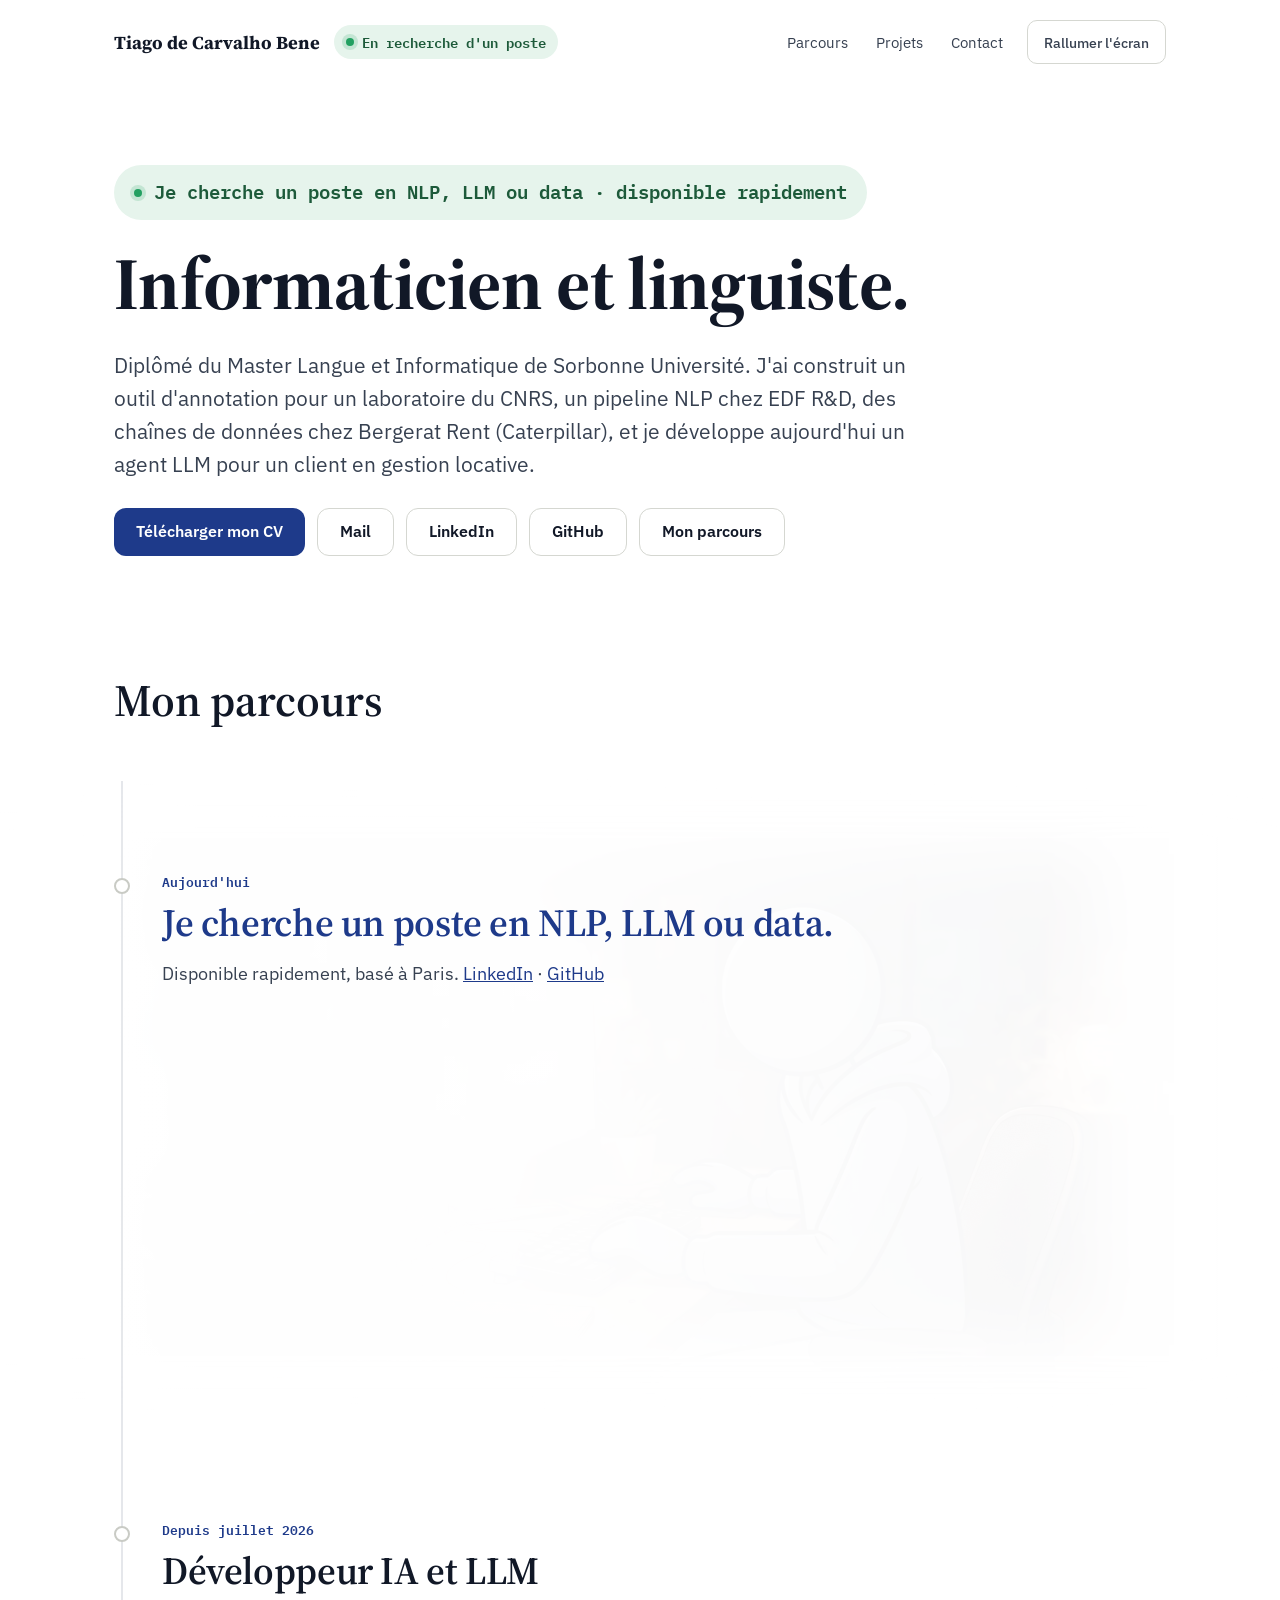
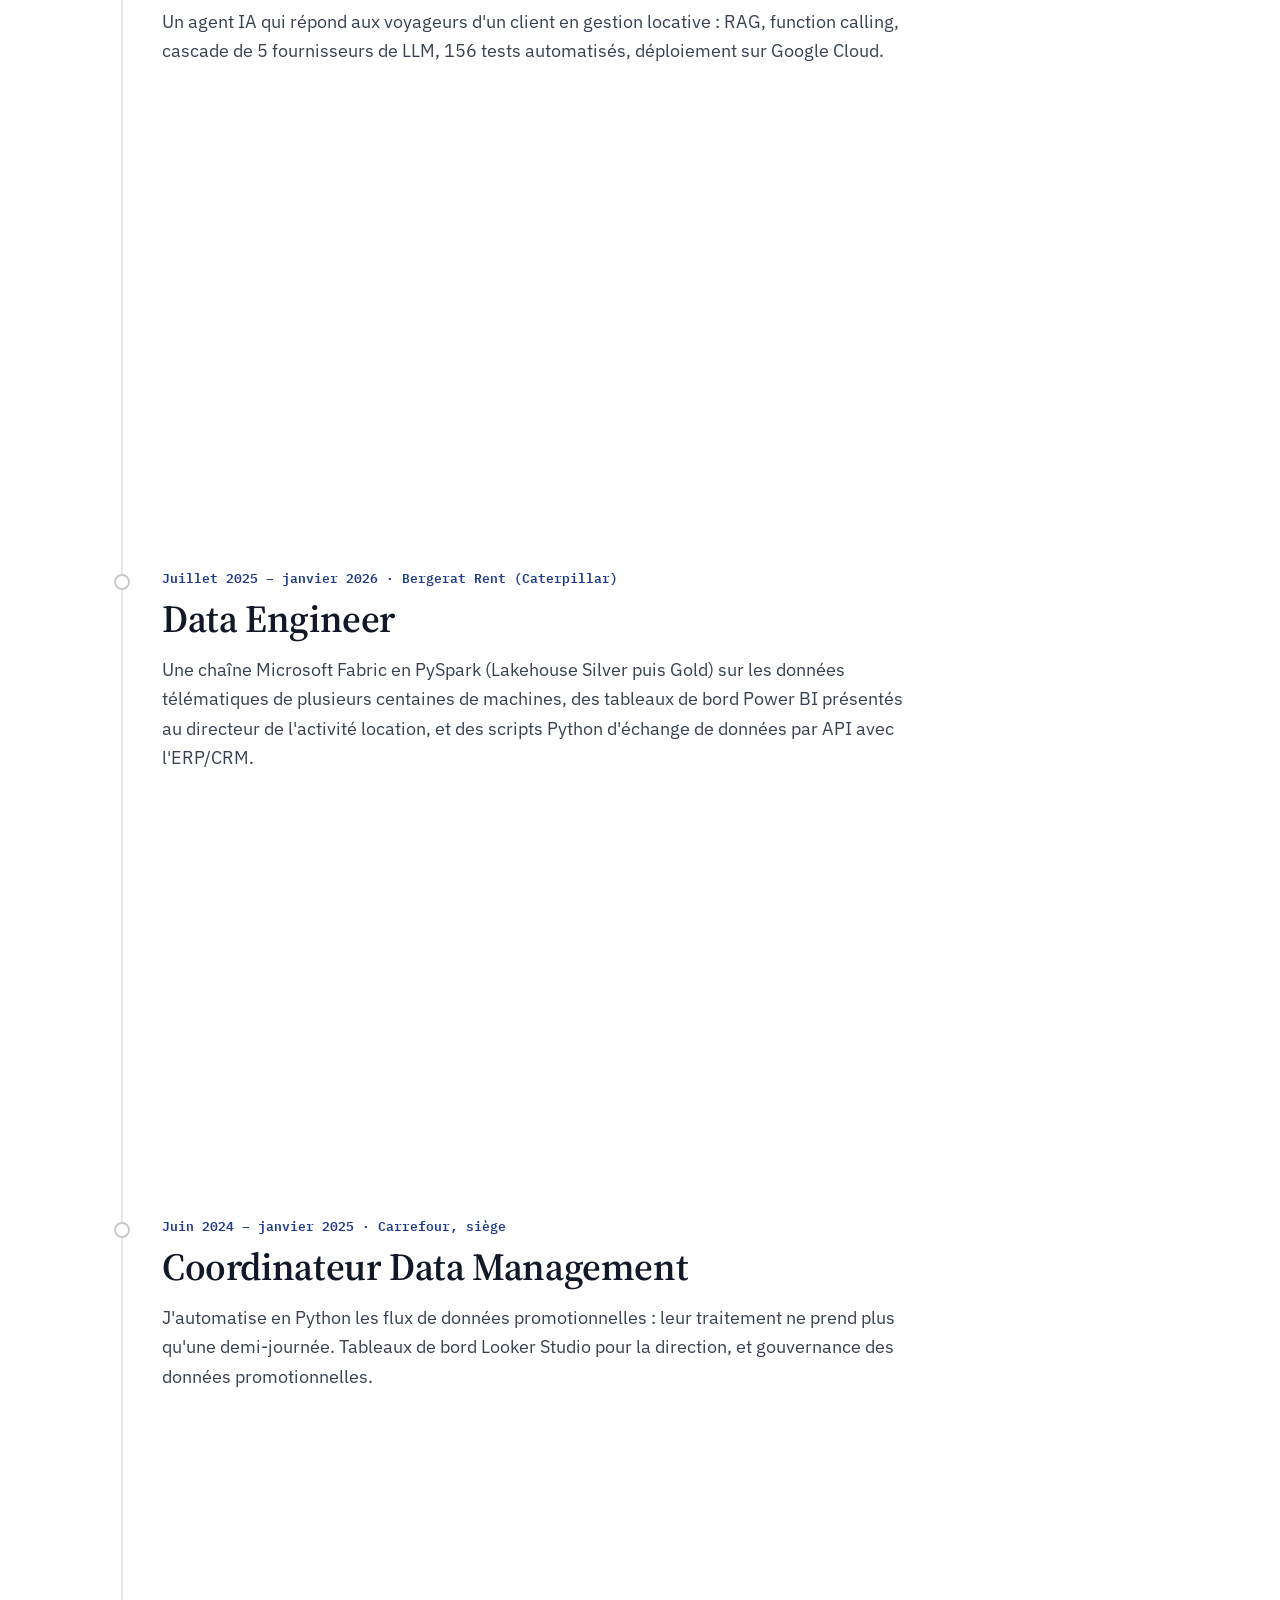
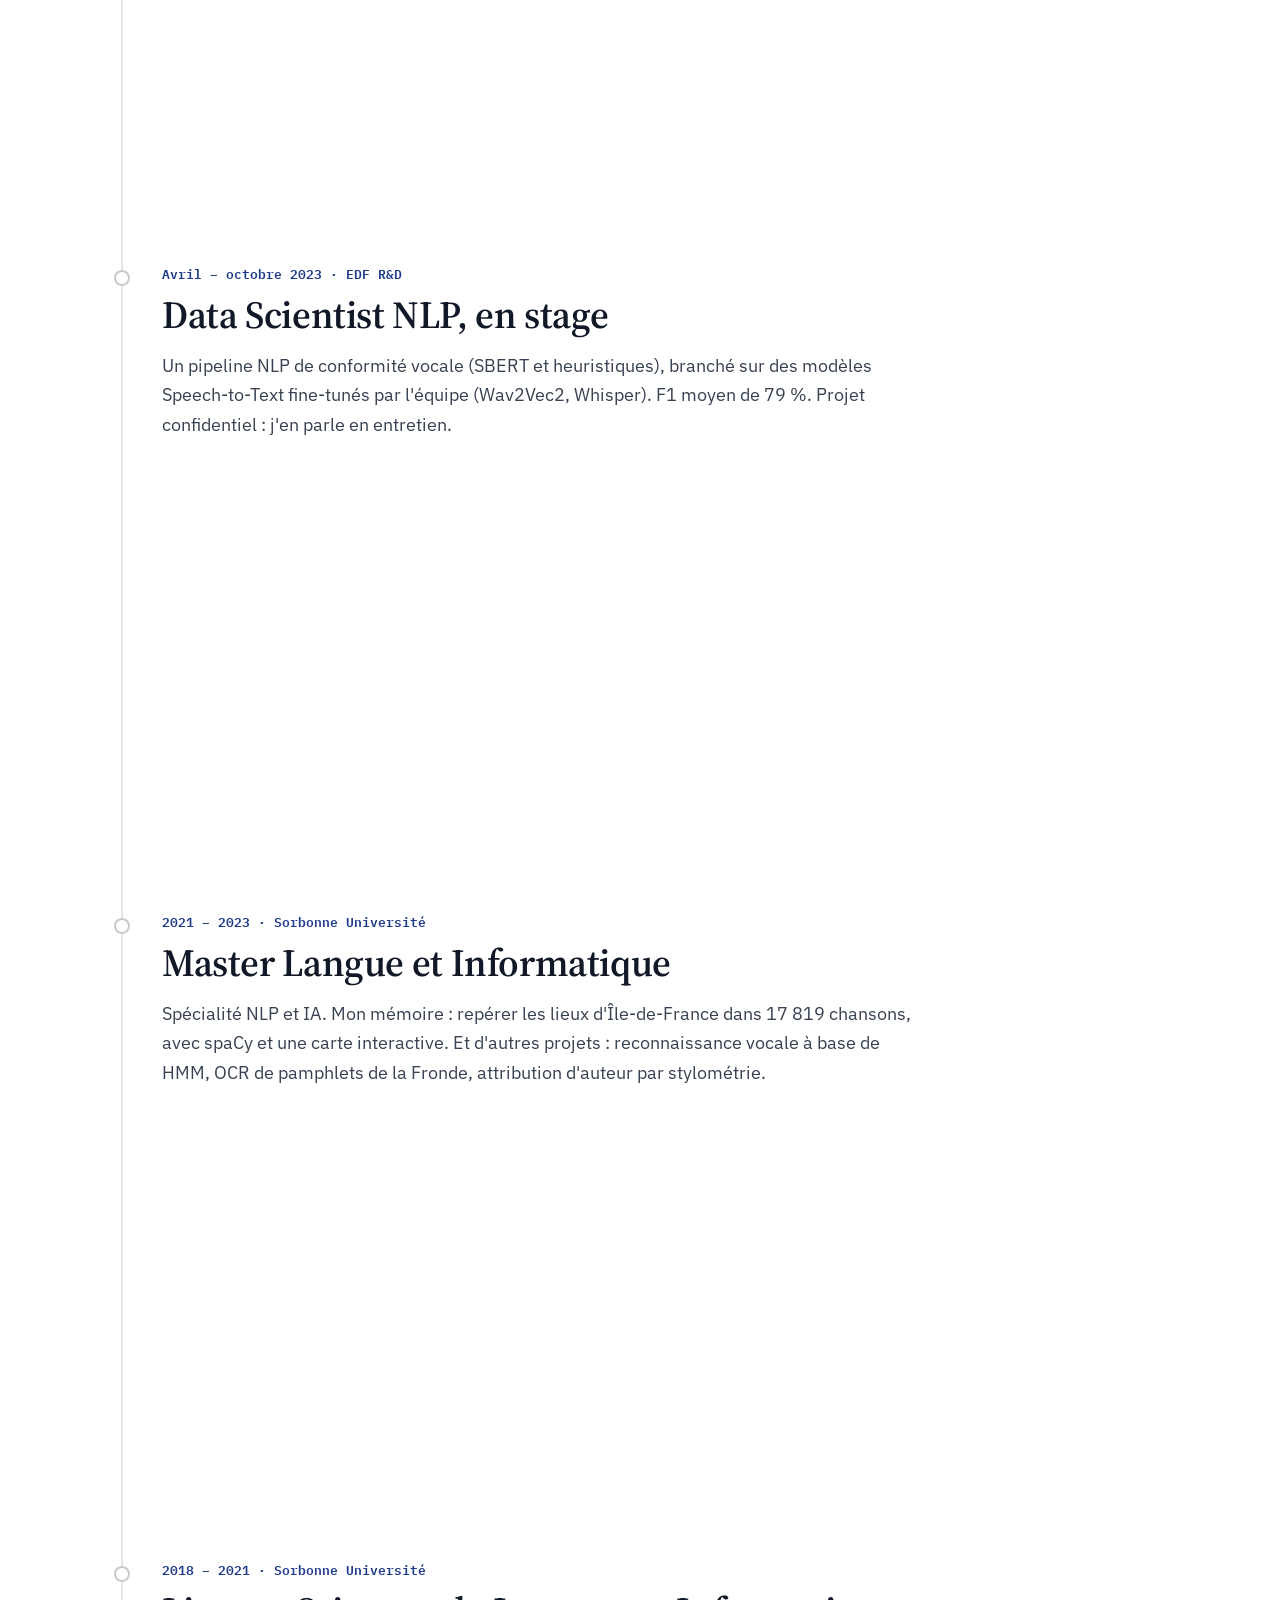
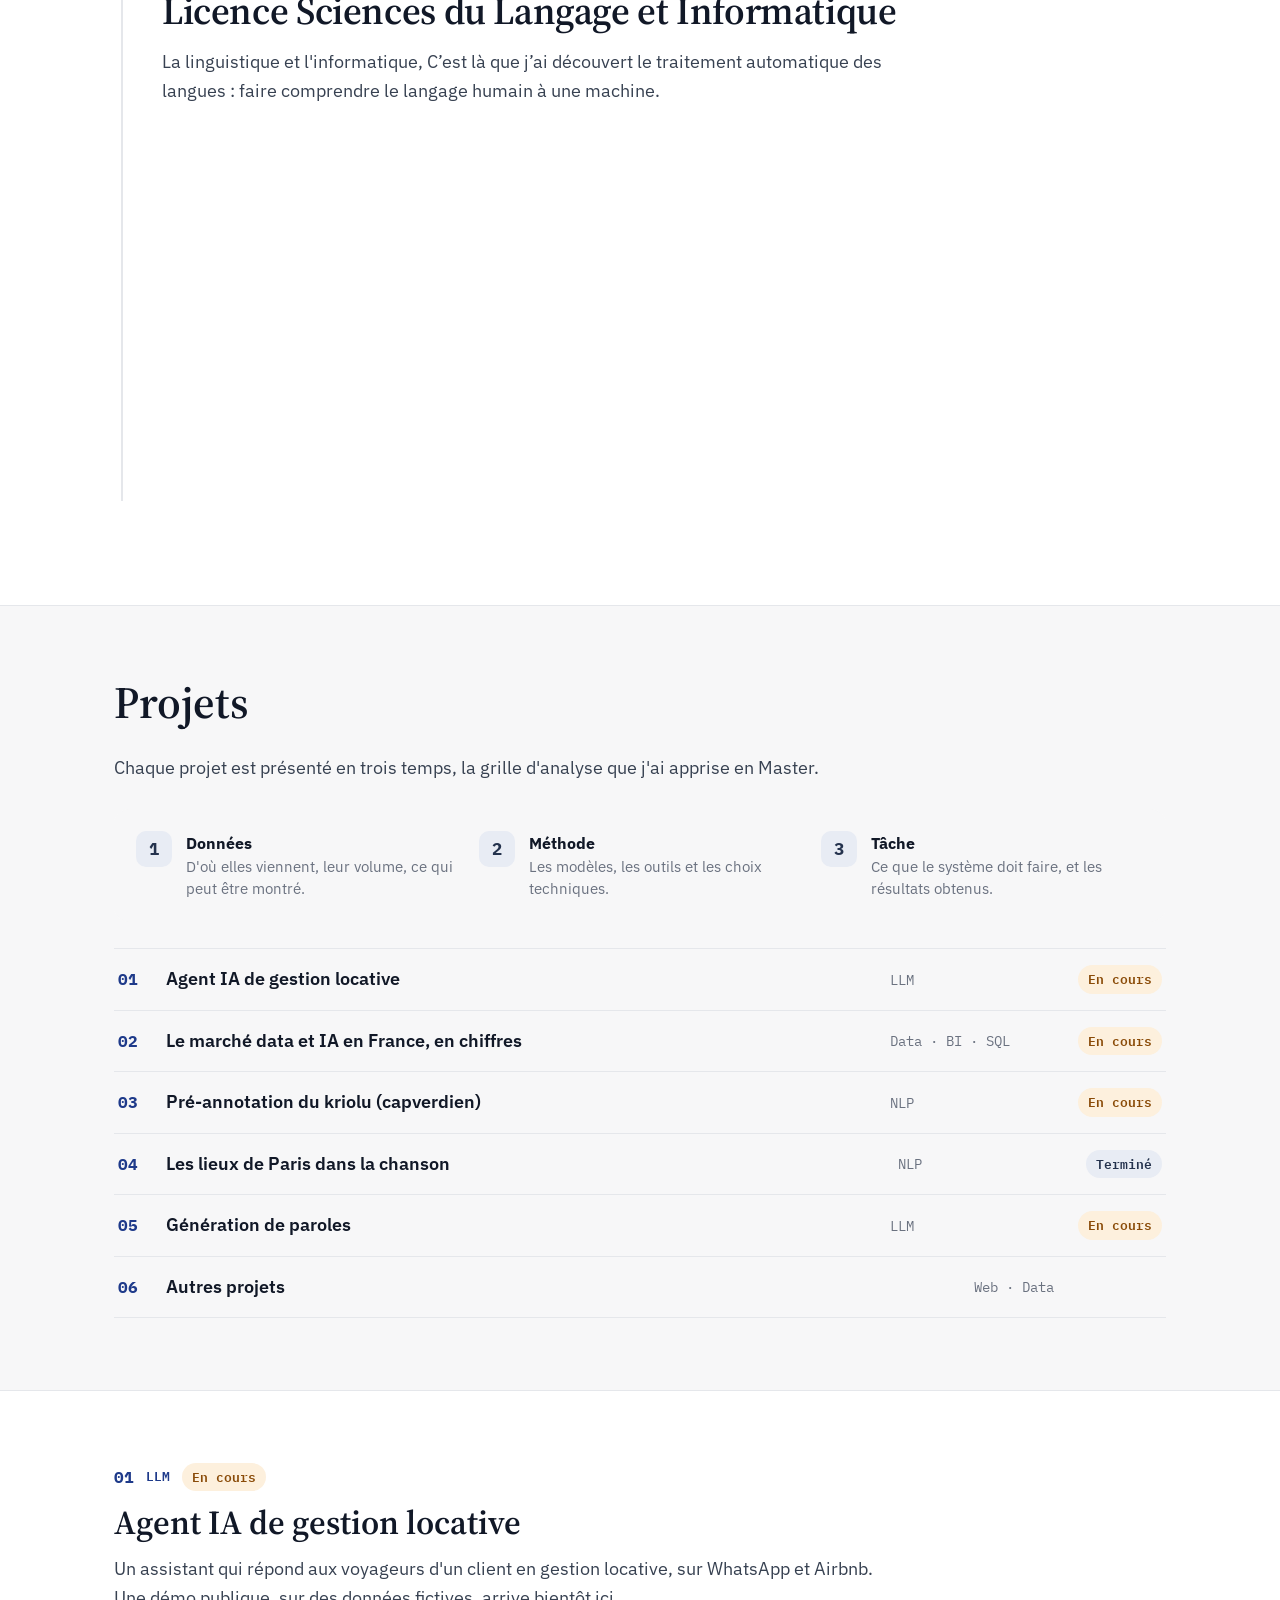
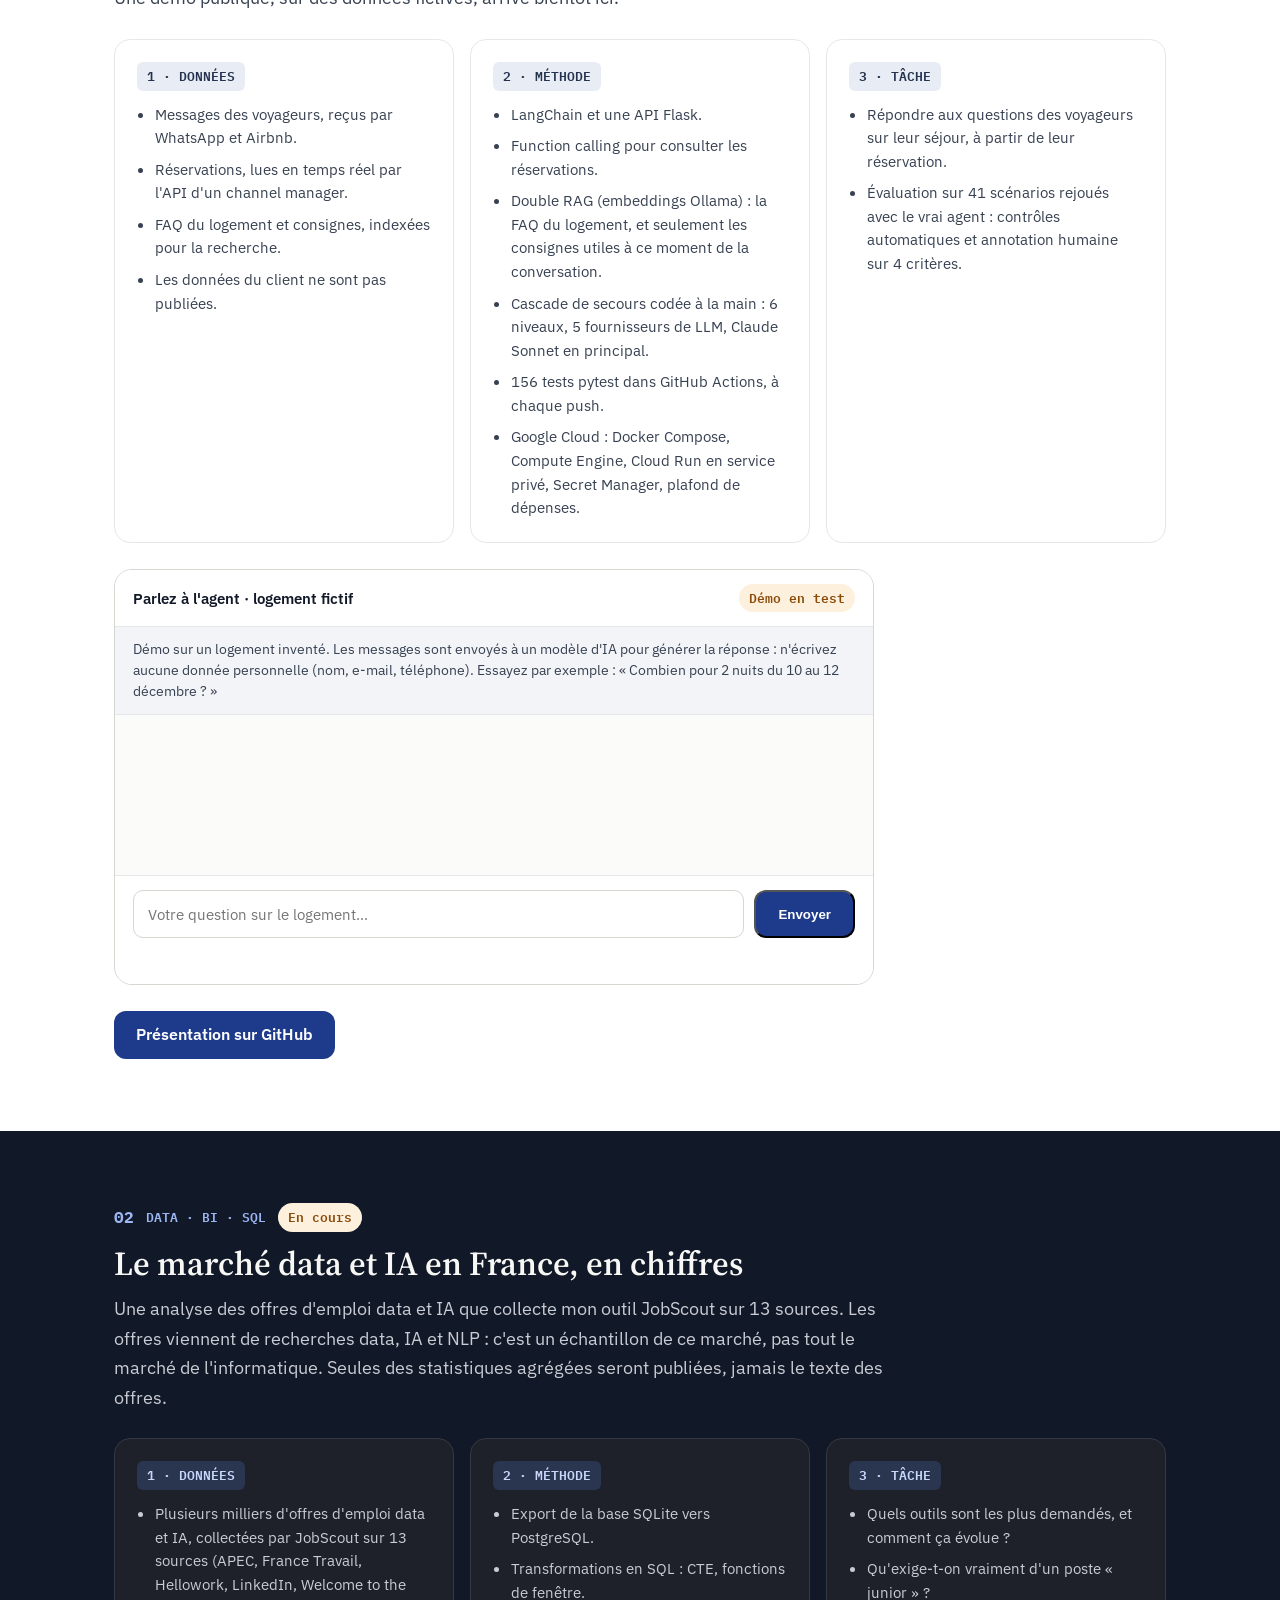
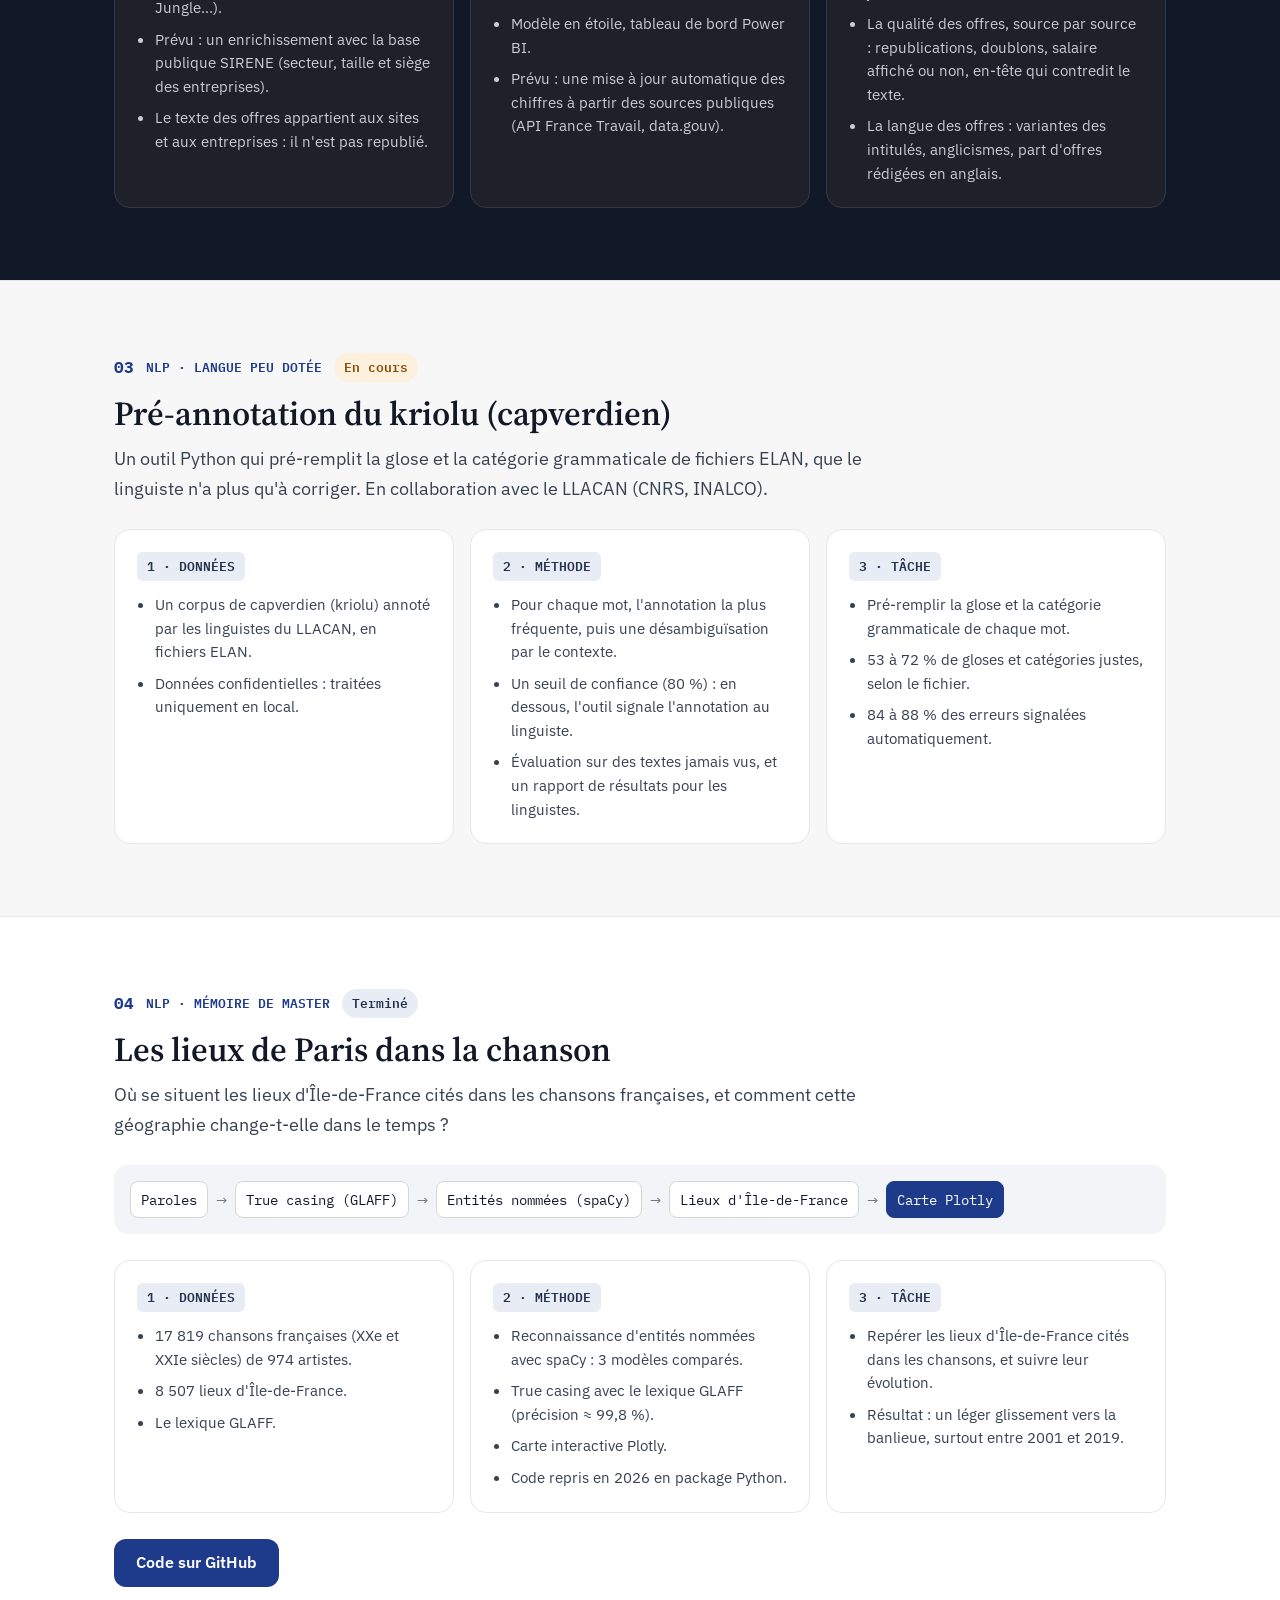
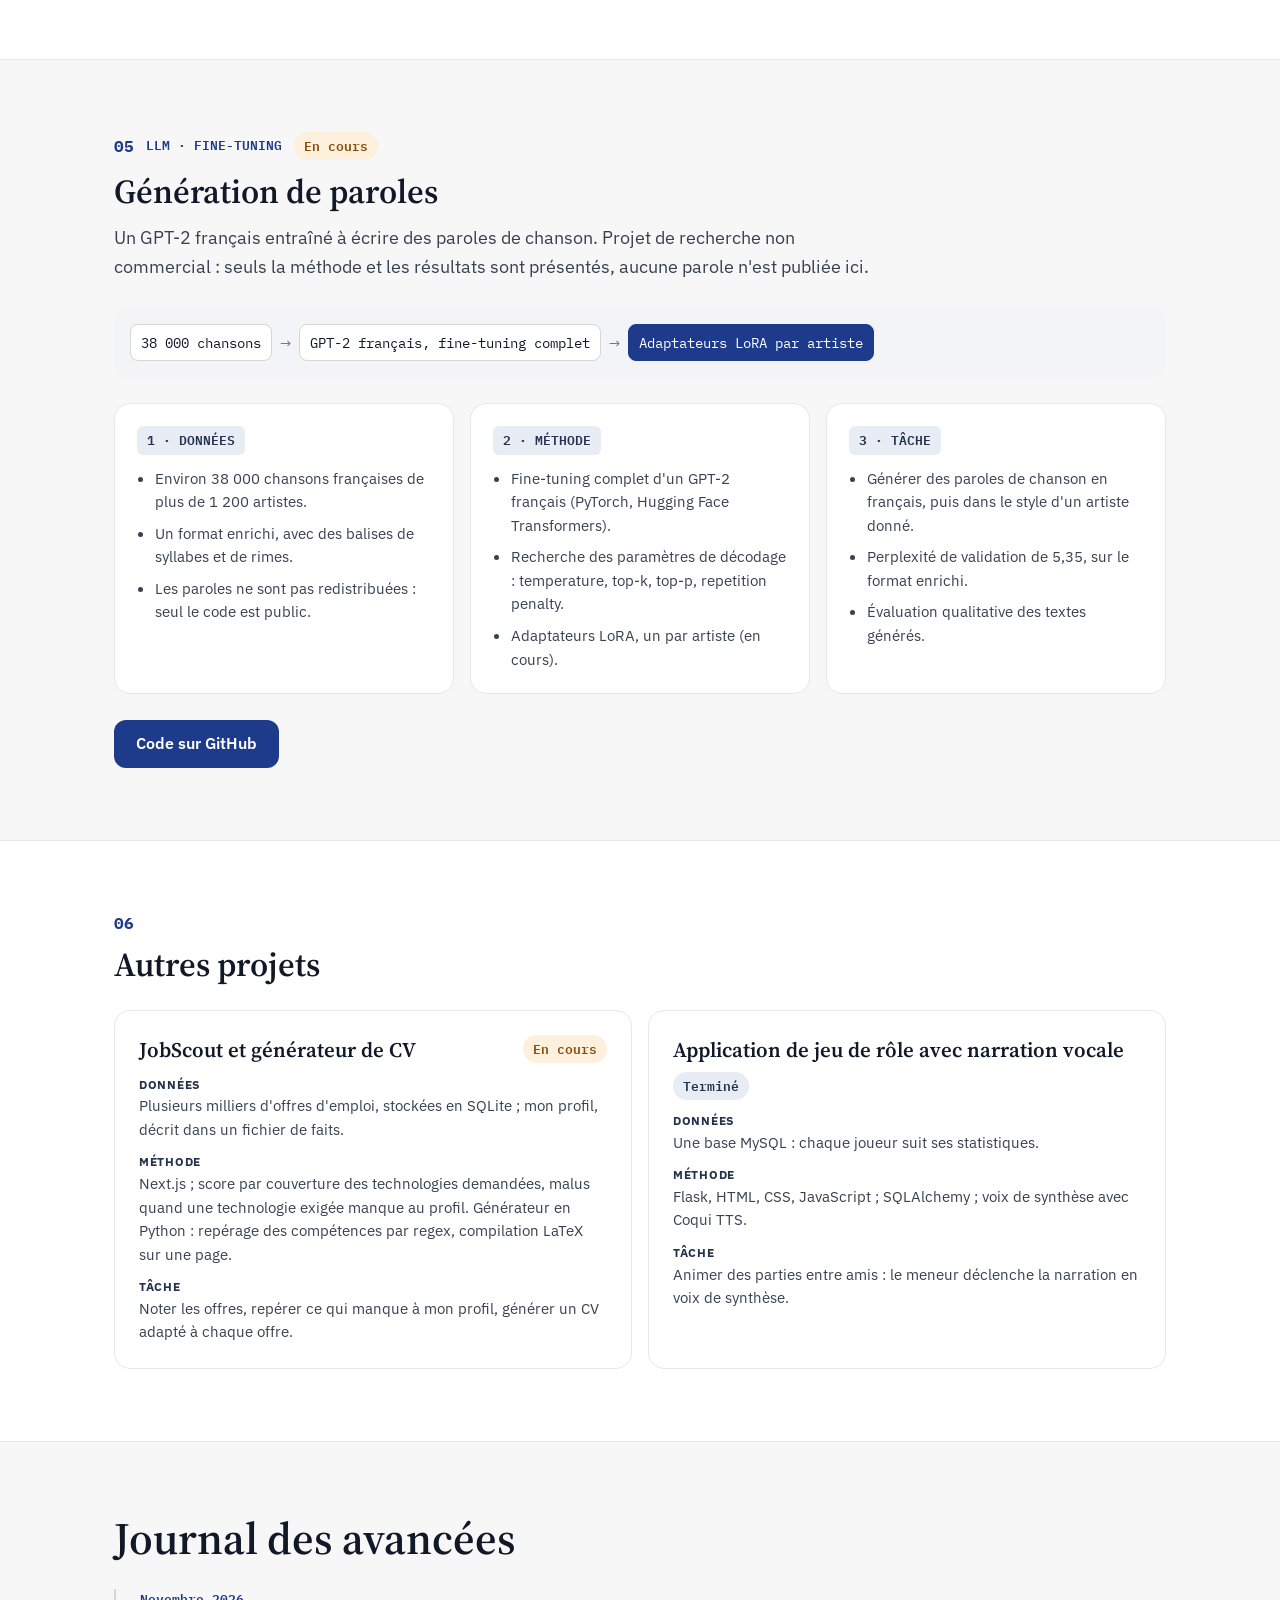
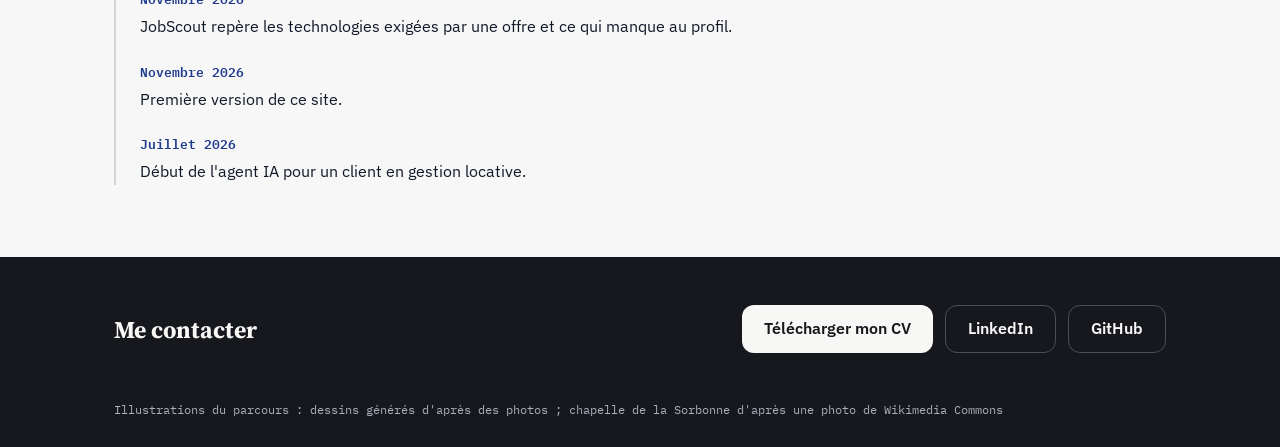
==== commit 022748e1: "Demo en direct de l'agent (en test, adresse locale)" ====
--- a/index.html
+++ b/index.html
@@ -168,15 +168,24 @@
         </ul>
       </div>
     </div>
-    <div class="demo-apercu">
-      <div class="demo-tete"><span>Exemple de conversation · données fictives</span><span class="statut en-cours">Démo bientôt en ligne</span></div>
-      <div class="demo-fil">
-        <p class="bulle moi">Bonjour, est-ce que je peux arriver vers 22 h ?</p>
-        <div class="bulle-agent">
-          <p class="outils"><span>Réservation consultée · function calling</span><span>FAQ du logement · RAG</span></p>
-          <p class="bulle">Bonjour ! Votre réservation du 12 au 15 décembre prévoit une arrivée autonome : la boîte à clés est accessible à toute heure, et le code vous sera envoyé la veille.</p>
-        </div>
-      </div>
+    <!-- Démo en direct. data-api : adresse du service démo (localhost pour les essais,
+         puis l'adresse Cloud Run). data-sitekey : clé de SITE Turnstile, publique
+         (1x00000000000000000000AA = clé de test Cloudflare, à remplacer en ligne). -->
+    <div class="demo-apercu demo-live" id="demo-agent"
+         data-api="http://localhost:5000" data-sitekey="1x00000000000000000000AA">
+      <div class="demo-tete"><span>Parlez à l'agent · logement fictif</span><span class="statut en-cours">Démo en test</span></div>
+      <p class="demo-avertissement">Démo sur un logement inventé. Les messages sont envoyés à un modèle d'IA pour générer la réponse : n'écrivez aucune donnée personnelle (nom, e-mail, téléphone). Essayez par exemple : « Combien pour 2 nuits du 10 au 12 décembre ? »</p>
+      <div class="demo-fil" role="log" aria-live="polite" aria-label="Conversation avec l'agent"></div>
+      <form class="demo-saisie">
+        <label for="demo-message" class="sr-only">Votre message à l'agent</label>
+        <input id="demo-message" type="text" autocomplete="off" maxlength="500" placeholder="Votre question sur le logement…">
+        <button class="btn demo-envoyer" type="submit">Envoyer</button>
+      </form>
+      <div class="demo-pied">
+        <p class="demo-etat" role="status"></p>
+        <div class="demo-robot"></div>
+      </div>
+      <noscript><p class="demo-avertissement">La démo a besoin de JavaScript.</p></noscript>
     </div>
     <div class="actions"><a class="btn" href="https://github.com/Tiiiagooo/agent-ia-publique" target="_blank" rel="noopener noreferrer">Présentation sur GitHub<span class="sr-only"> (nouvel onglet)</span></a></div>
   </div>
@@ -378,5 +387,7 @@
 
 <script src="js/intro.js"></script>
 <script src="js/parcours.js"></script>
+<script src="js/demo.js" defer></script>
+<script src="https://challenges.cloudflare.com/turnstile/v0/api.js?render=explicit&amp;onload=demoTurnstilePret" async defer></script>
 </body>
 </html>
--- a/css/style.css
+++ b/css/style.css
@@ -327,3 +327,19 @@
 html[data-theme="editorial"] .projet.sombre {background: #111827; }
 html[data-theme="editorial"] .etape::before {background: #fff; }
 
+
+/* Démo en direct (js/demo.js). États : texte + symbole, jamais la couleur seule. */
+.demo-live .demo-fil { max-height: 460px; min-height: 160px; overflow-y: auto; }
+.demo-live .bulle { max-width: 86%; align-self: flex-start; }
+.demo-live .bulle.moi { align-self: flex-end; max-width: 78%; }
+.demo-live .bulle p + p, .demo-live .bulle ul { margin-top: 8px; }
+.demo-live .bulle ul { padding-left: 20px; display: flex; flex-direction: column; gap: 4px; }
+.demo-live .bulle strong { font-weight: 600; }
+.demo-live .bulle a { word-break: break-all; }
+.demo-avertissement { padding: 12px 18px; font-size: .88rem; line-height: 1.5; color: var(--texte); background: #F2F4F8; border-bottom: 1px solid var(--ligne); }
+.demo-saisie { display: flex; gap: 10px; padding: 14px 18px; background: #fff; border-top: 1px solid var(--ligne); }
+.demo-saisie input { flex: 1; min-width: 0; padding: 10px 14px; font: inherit; font-size: .95rem; color: var(--encre); background: var(--fond); border: 1px solid #D5D7D1; border-radius: 10px; }
+.demo-saisie input:disabled, .demo-envoyer:disabled { opacity: .6; cursor: not-allowed; }
+.demo-pied { display: flex; flex-wrap: wrap; justify-content: space-between; align-items: center; gap: 10px; padding: 0 18px 14px; background: #fff; }
+.demo-etat { font-size: .85rem; color: var(--discret); min-height: 1.3em; }
+.demo-etat[data-type="erreur"] { color: #8A1C1C; font-weight: 600; }
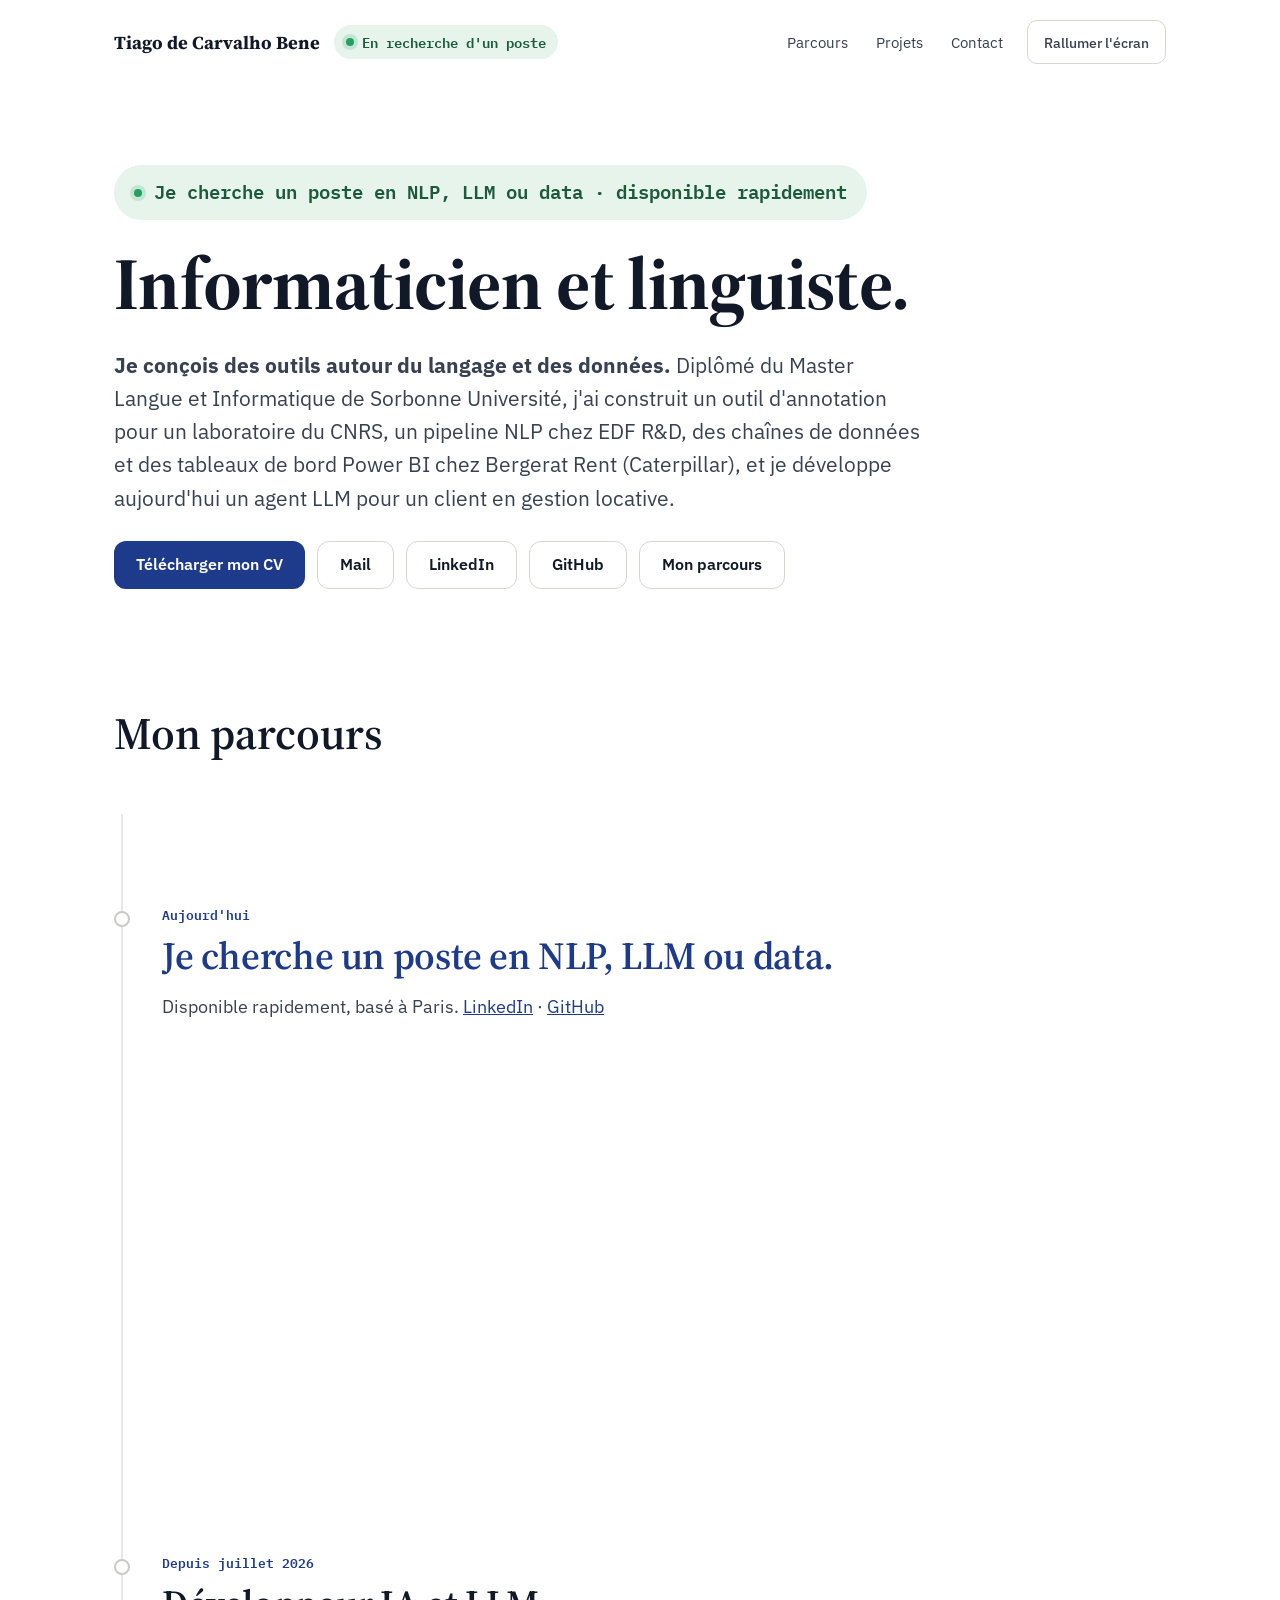
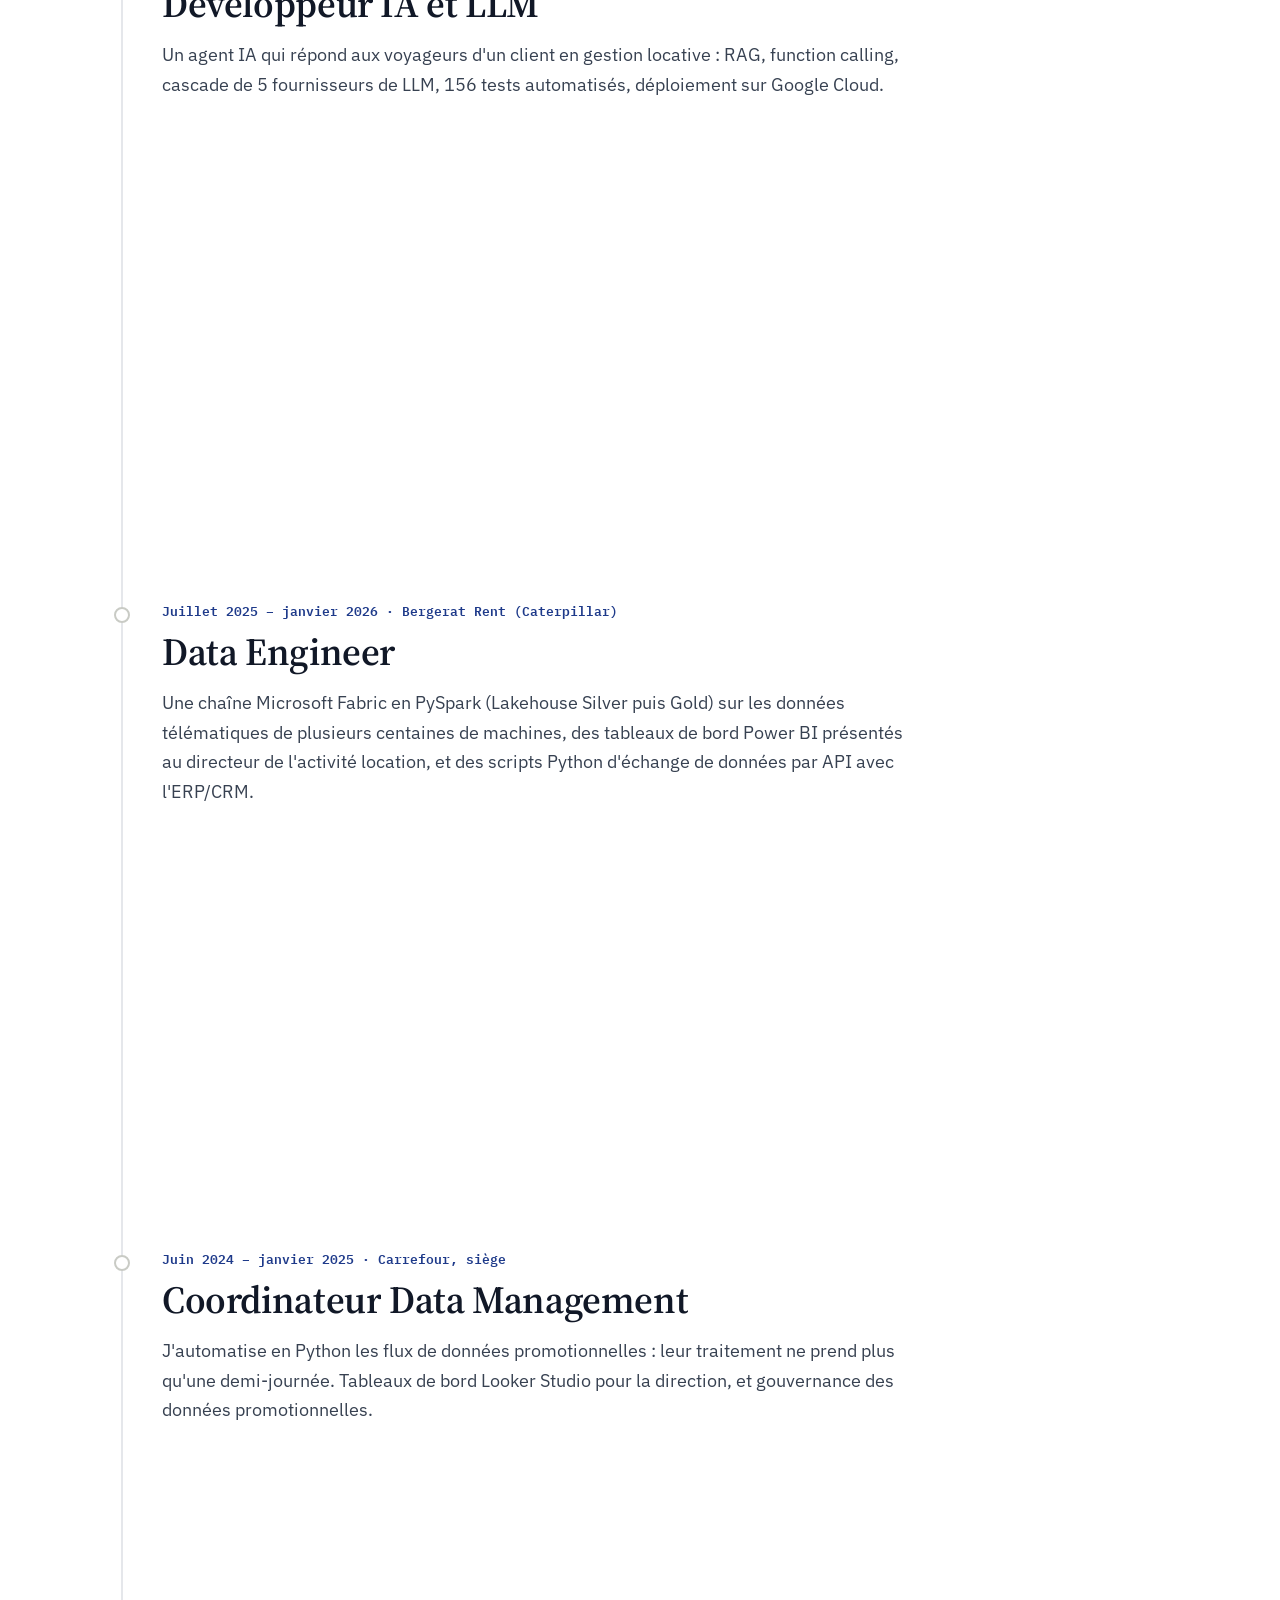
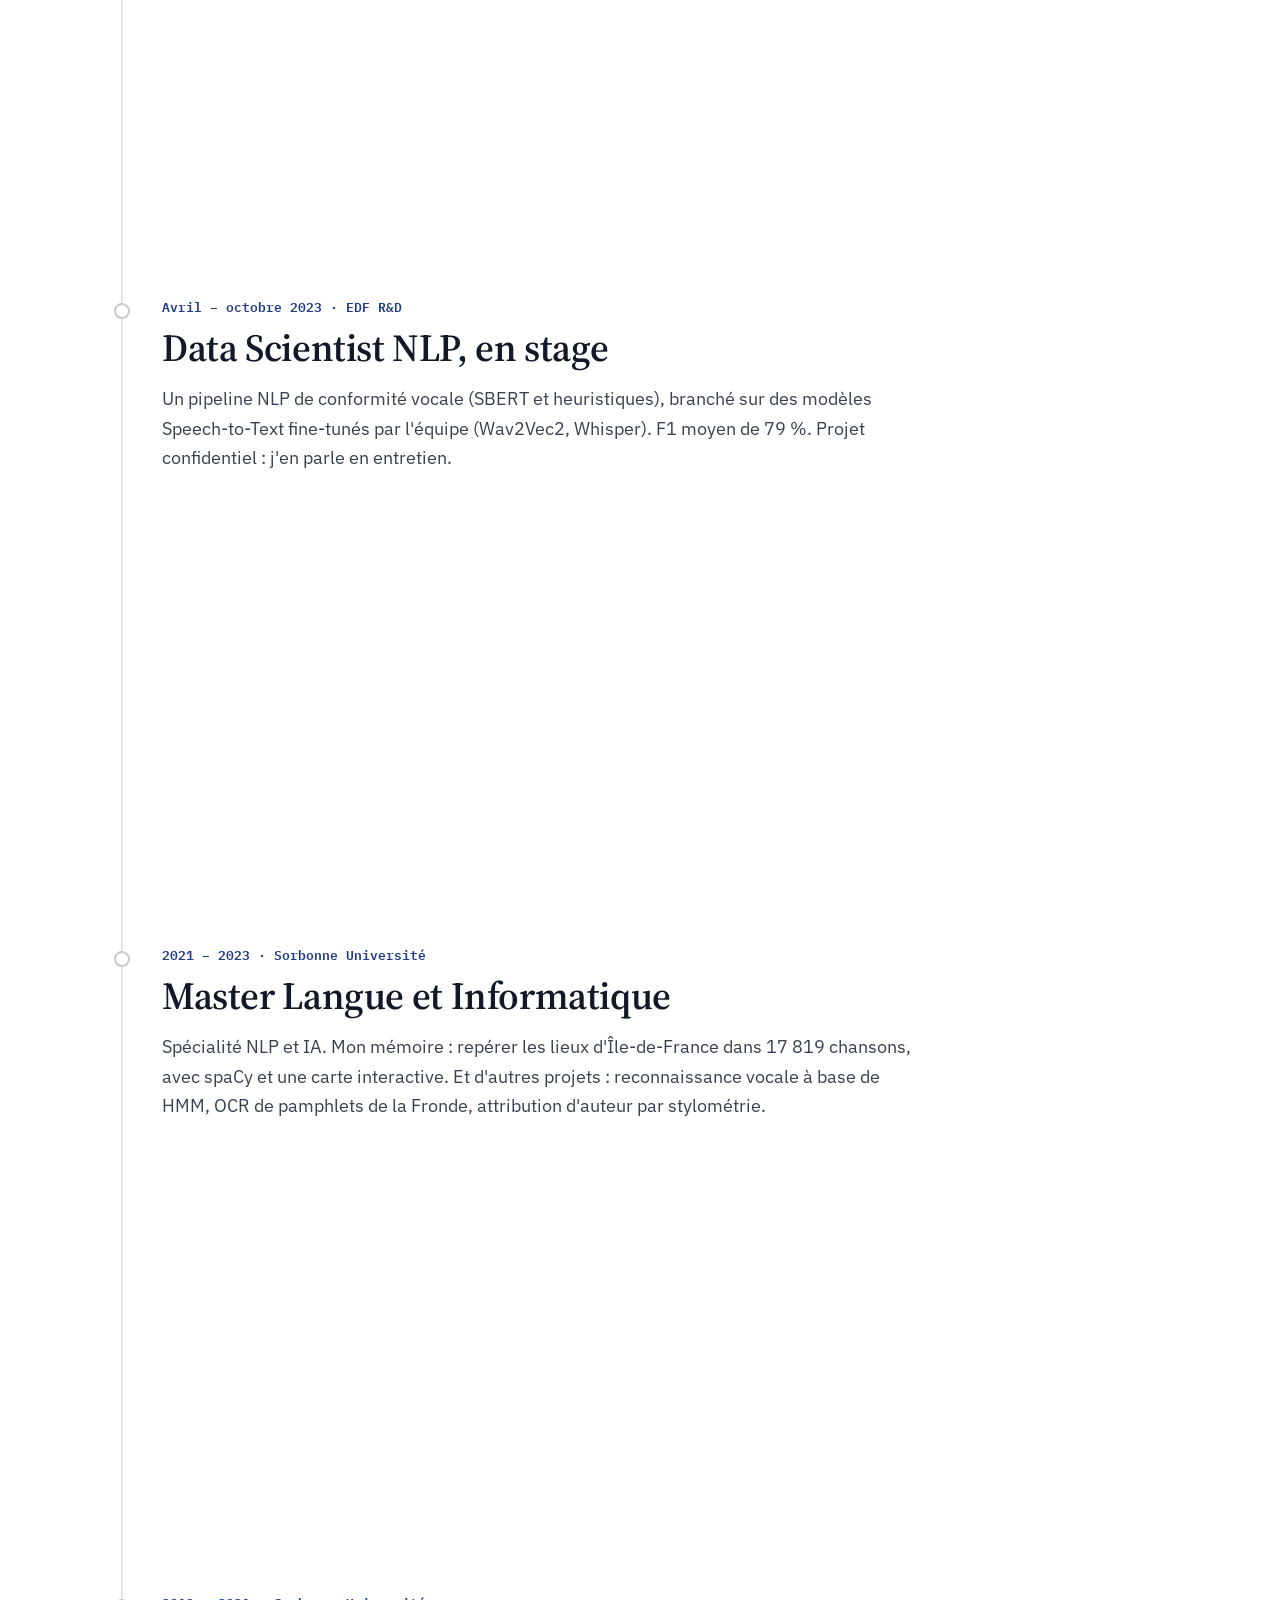
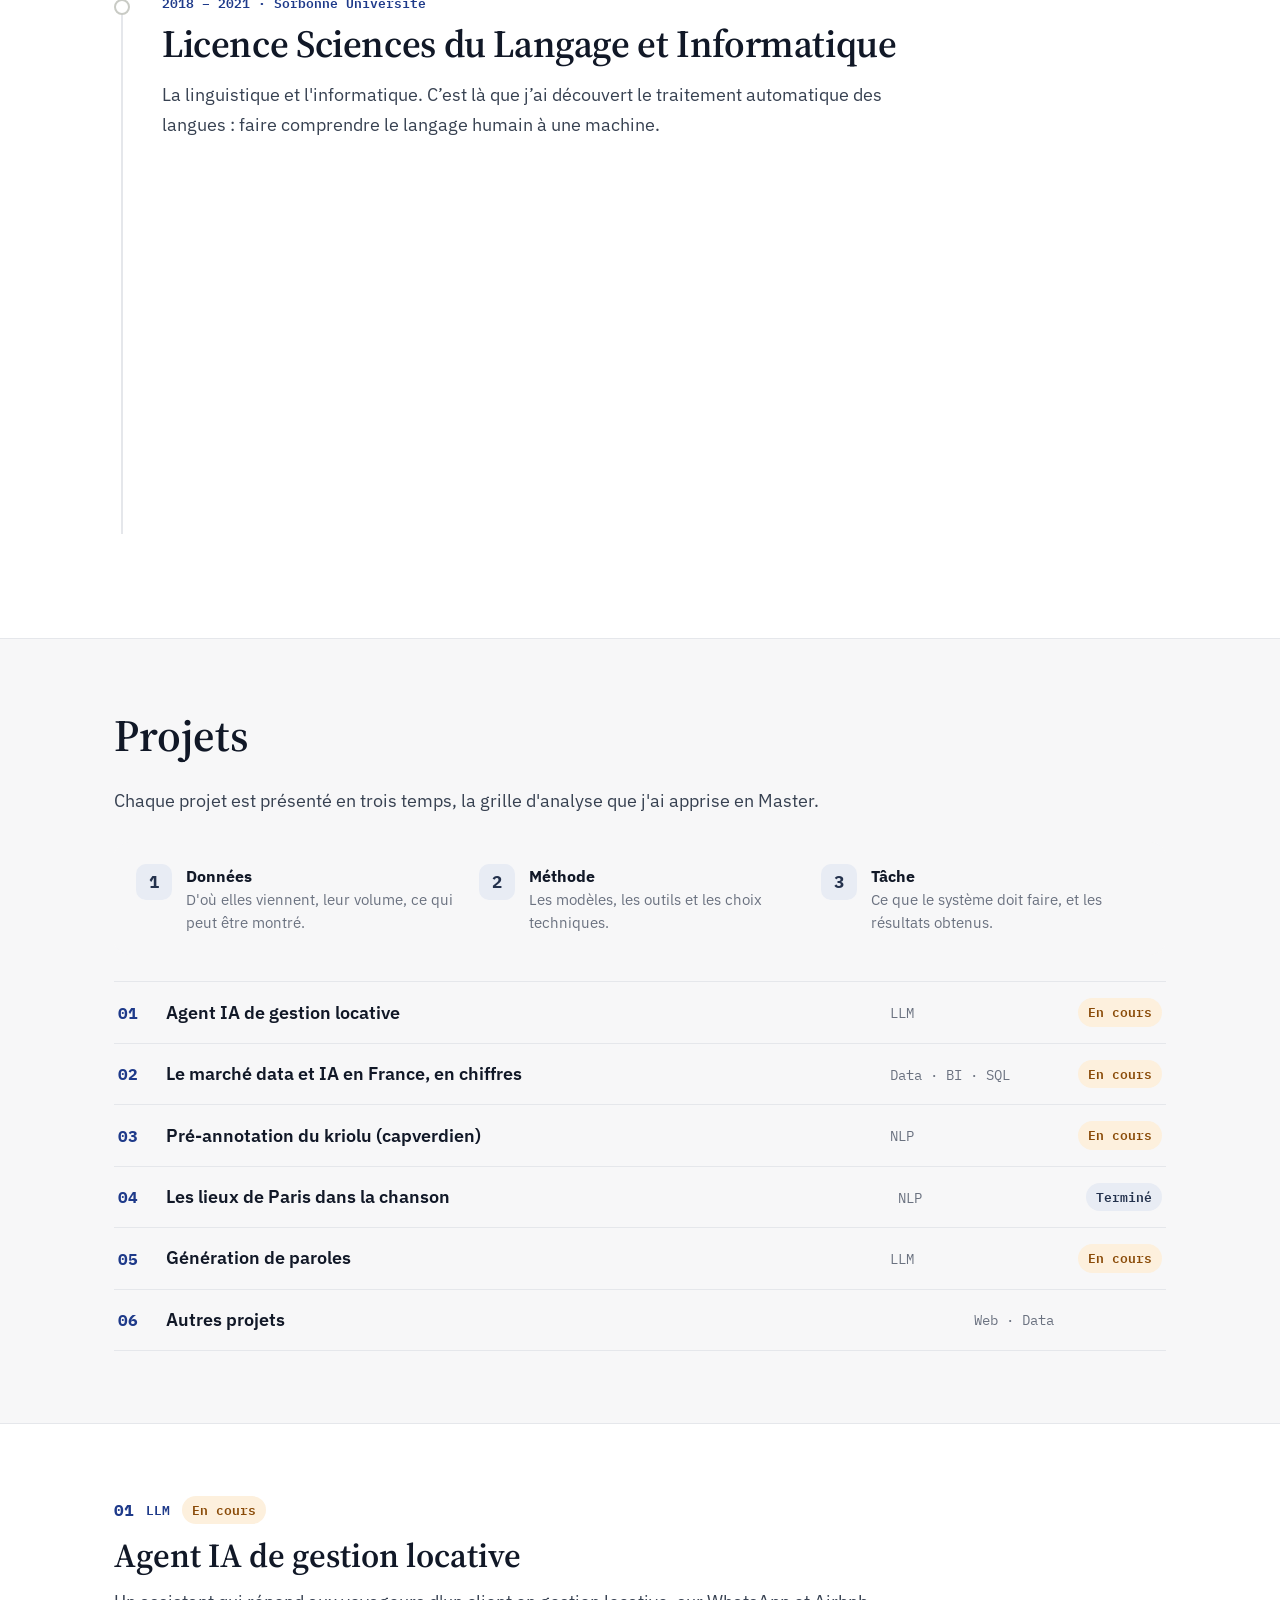
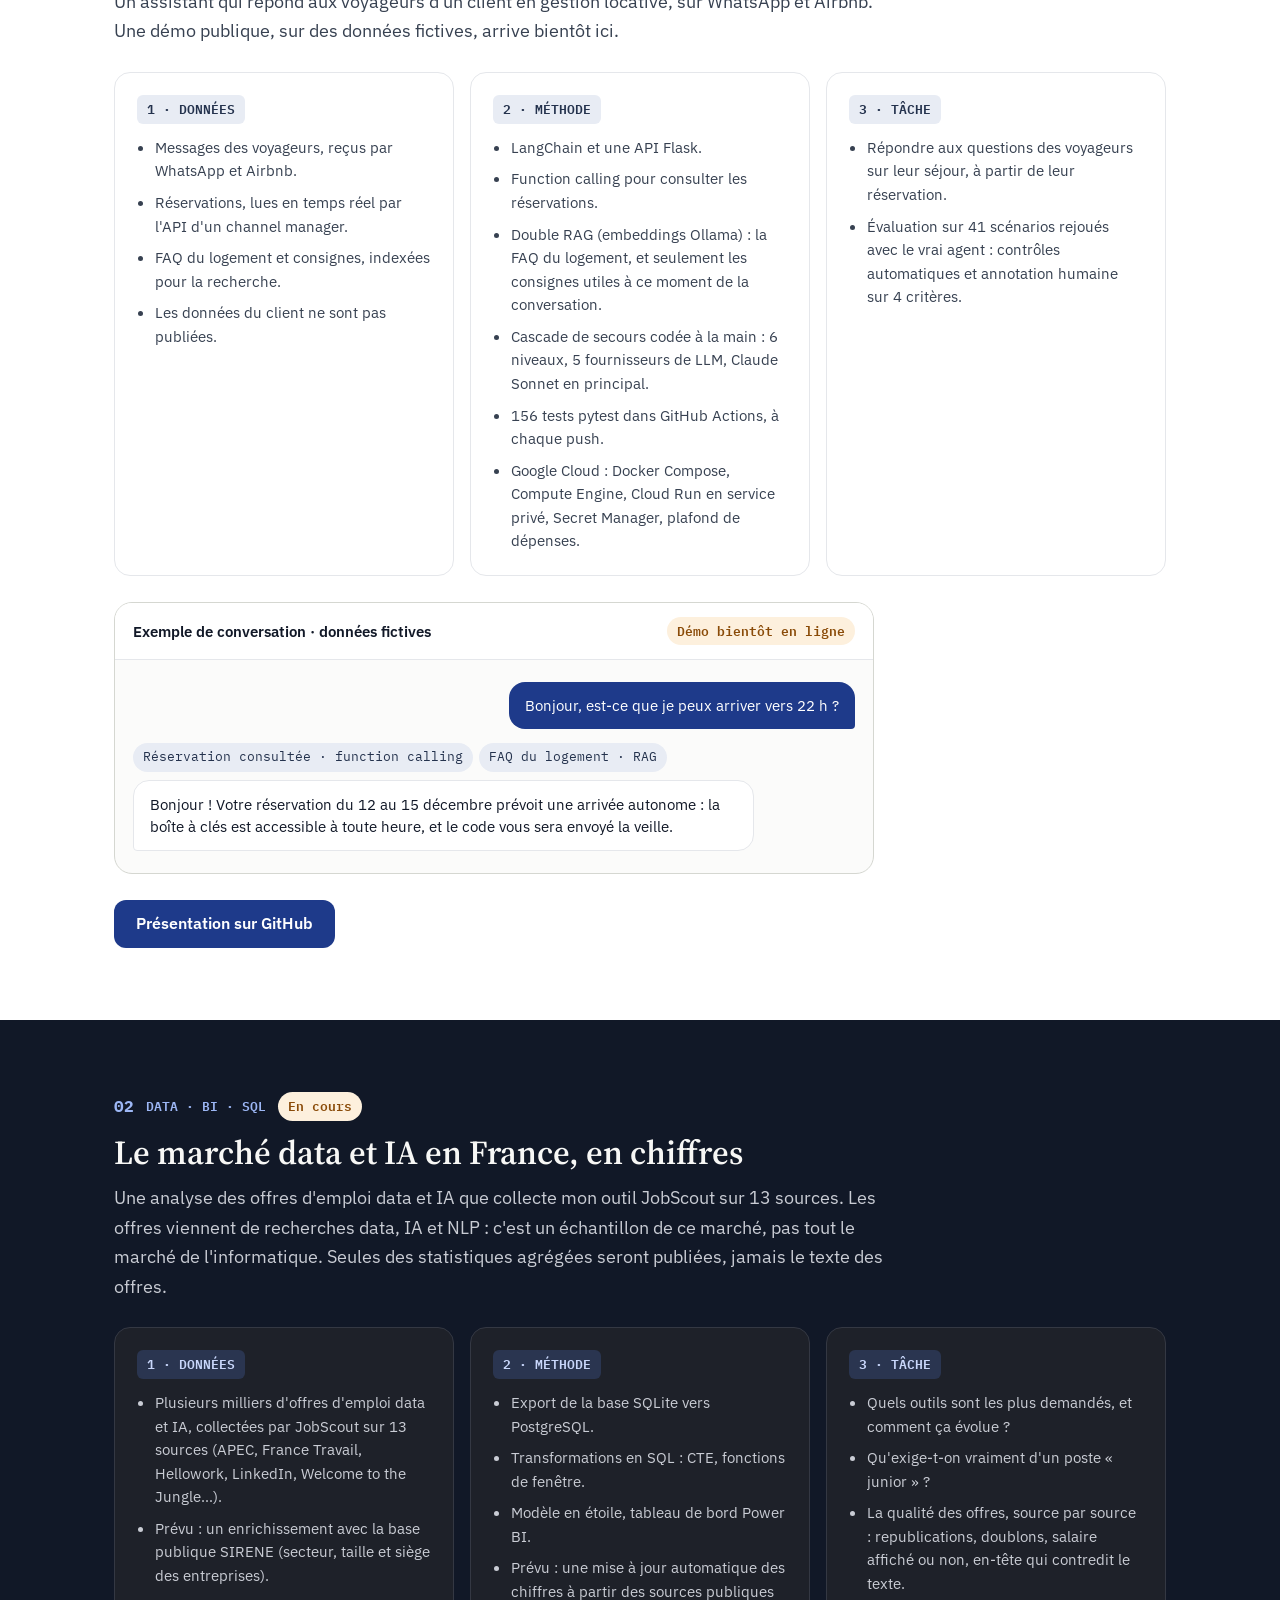
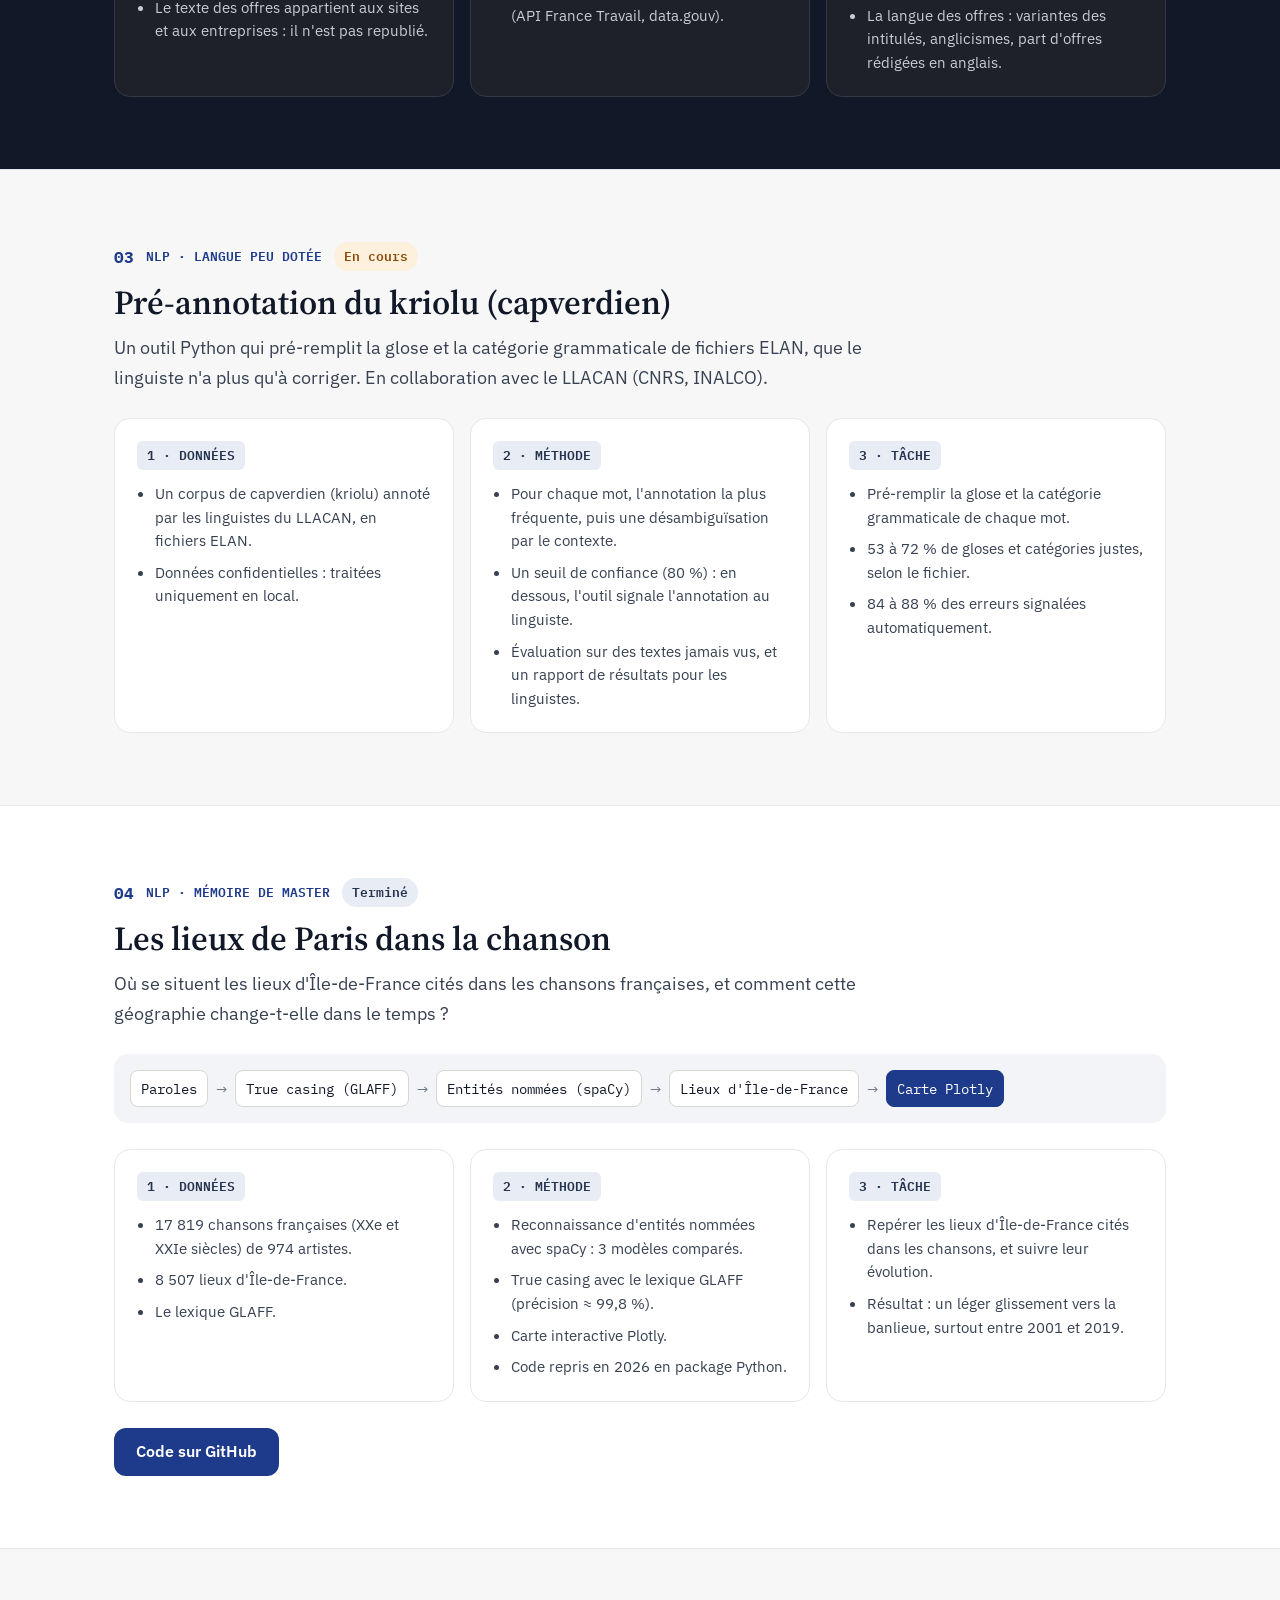
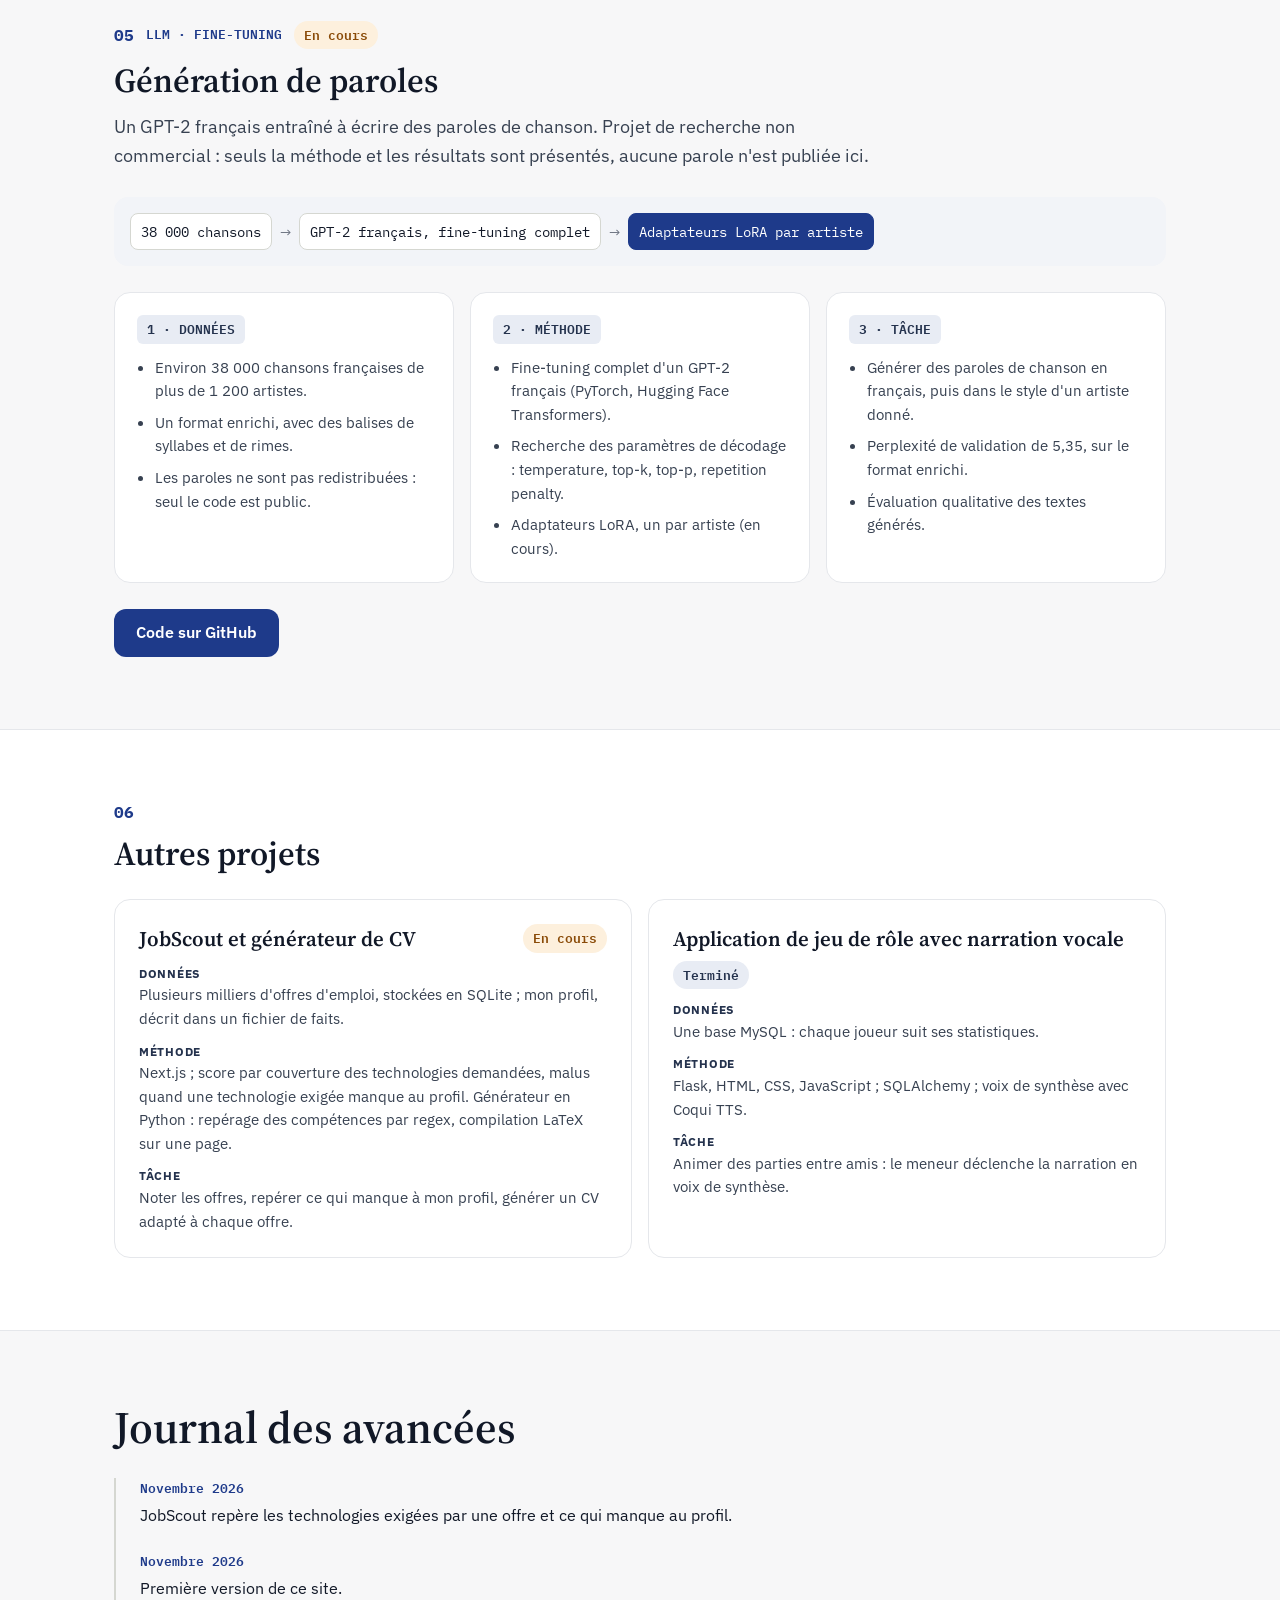
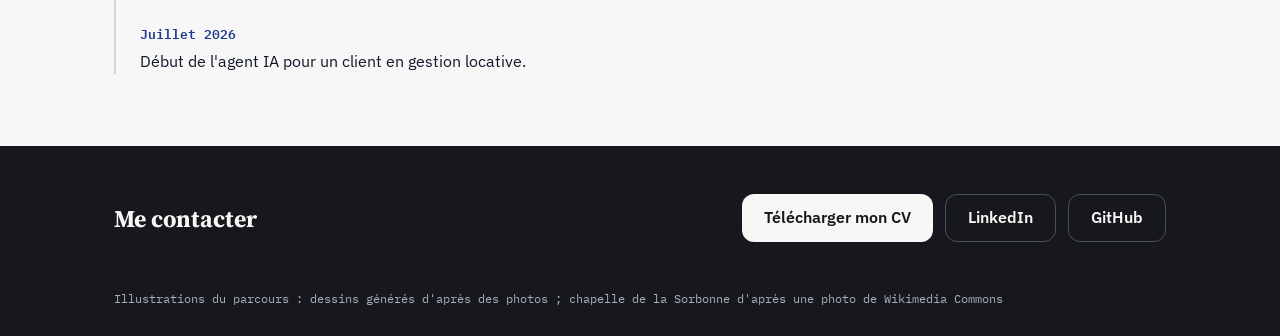
==== commit 9cd19481: "Accroche langage et données, ancre #data, pas d'intro sur lien direct" ====
--- a/index.html
+++ b/index.html
@@ -4,7 +4,7 @@
 <meta charset="utf-8">
 <meta name="viewport" content="width=device-width, initial-scale=1, viewport-fit=cover">
 <title>Tiago de Carvalho Bene · informaticien et linguiste</title>
-<meta name="description" content="Tiago de Carvalho Bene, informaticien et linguiste : NLP, LLM, data engineering.">
+<meta name="description" content="Tiago de Carvalho Bene, informaticien et linguiste : des outils autour du langage et des données. NLP, LLM, data engineering, tableaux de bord.">
 <meta name="theme-color" content="#0b0d12">
 <!-- Polices : Source Serif 4 (titres), IBM Plex Sans (texte), IBM Plex Mono (dates, étiquettes, écran de démarrage). Hors ligne : polices système. -->
 <link rel="preconnect" href="https://fonts.googleapis.com">
@@ -50,7 +50,7 @@
 <section id="accueil" class="hero">
   <p class="recherche" style="--i:0"><span class="point" aria-hidden="true"></span>Je cherche un poste en NLP, LLM ou data · disponible rapidement</p>
   <h1 style="--i:1">Informaticien et linguiste.</h1>
-  <p class="chapo" style="--i:2">Diplômé du Master Langue et Informatique de Sorbonne Université. J'ai construit un outil d'annotation pour un laboratoire du CNRS, un pipeline NLP chez EDF R&amp;D, des chaînes de données chez Bergerat Rent (Caterpillar), et je développe aujourd'hui un agent LLM pour un client en gestion locative.</p>
+  <p class="chapo" style="--i:2"><strong>Je conçois des outils autour du langage et des données.</strong> Diplômé du Master Langue et Informatique de Sorbonne Université, j'ai construit un outil d'annotation pour un laboratoire du CNRS, un pipeline NLP chez EDF R&amp;D, des chaînes de données et des tableaux de bord Power BI chez Bergerat Rent (Caterpillar), et je développe aujourd'hui un agent LLM pour un client en gestion locative.</p>
 
   <div class="actions" style="--i:4">
     <a class="btn" href="assets/CV_Tiago_de_Carvalho_Bene.pdf" download>Télécharger mon CV</a>
@@ -107,7 +107,7 @@
       <div class="etape-fond" aria-hidden="true"><img src="assets/parcours/licence.webp" alt="" loading="lazy"></div>
       <p class="date">2018 – 2021 · Sorbonne Université</p>
       <h3>Licence Sciences du Langage et Informatique</h3>
-      <p class="desc">La linguistique et l'informatique, C’est là que j’ai découvert le traitement automatique des langues : faire comprendre le langage humain à une machine.</p>
+      <p class="desc">La linguistique et l'informatique. C’est là que j’ai découvert le traitement automatique des langues : faire comprendre le langage humain à une machine.</p>
     </li>
   </ol>
 </section>
@@ -168,29 +168,22 @@
         </ul>
       </div>
     </div>
-    <!-- Démo en direct. data-api : adresse du service démo (localhost pour les essais,
-         puis l'adresse Cloud Run). data-sitekey : clé de SITE Turnstile, publique
-         (1x00000000000000000000AA = clé de test Cloudflare, à remplacer en ligne). -->
-    <div class="demo-apercu demo-live" id="demo-agent"
-         data-api="http://localhost:5000" data-sitekey="1x00000000000000000000AA">
-      <div class="demo-tete"><span>Parlez à l'agent · logement fictif</span><span class="statut en-cours">Démo en test</span></div>
-      <p class="demo-avertissement">Démo sur un logement inventé. Les messages sont envoyés à un modèle d'IA pour générer la réponse : n'écrivez aucune donnée personnelle (nom, e-mail, téléphone). Essayez par exemple : « Combien pour 2 nuits du 10 au 12 décembre ? »</p>
-      <div class="demo-fil" role="log" aria-live="polite" aria-label="Conversation avec l'agent"></div>
-      <form class="demo-saisie">
-        <label for="demo-message" class="sr-only">Votre message à l'agent</label>
-        <input id="demo-message" type="text" autocomplete="off" maxlength="500" placeholder="Votre question sur le logement…">
-        <button class="btn demo-envoyer" type="submit">Envoyer</button>
-      </form>
-      <div class="demo-pied">
-        <p class="demo-etat" role="status"></p>
-        <div class="demo-robot"></div>
-      </div>
-      <noscript><p class="demo-avertissement">La démo a besoin de JavaScript.</p></noscript>
+    <div class="demo-apercu">
+      <div class="demo-tete"><span>Exemple de conversation · données fictives</span><span class="statut en-cours">Démo bientôt en ligne</span></div>
+      <div class="demo-fil">
+        <p class="bulle moi">Bonjour, est-ce que je peux arriver vers 22 h ?</p>
+        <div class="bulle-agent">
+          <p class="outils"><span>Réservation consultée · function calling</span><span>FAQ du logement · RAG</span></p>
+          <p class="bulle">Bonjour ! Votre réservation du 12 au 15 décembre prévoit une arrivée autonome : la boîte à clés est accessible à toute heure, et le code vous sera envoyé la veille.</p>
+        </div>
+      </div>
     </div>
     <div class="actions"><a class="btn" href="https://github.com/Tiiiagooo/agent-ia-publique" target="_blank" rel="noopener noreferrer">Présentation sur GitHub<span class="sr-only"> (nouvel onglet)</span></a></div>
   </div>
 </section>
 
+<!-- Ancre #data : lien mis sur les CV data (variantes data, de, dm, da). Elle pointe sur le projet data. -->
+<div id="data" aria-hidden="true"></div>
 <section id="marche" class="projet sombre apparait">
   <div class="projet-inner">
     <div class="proj-tete">
@@ -387,7 +380,5 @@
 
 <script src="js/intro.js"></script>
 <script src="js/parcours.js"></script>
-<script src="js/demo.js" defer></script>
-<script src="https://challenges.cloudflare.com/turnstile/v0/api.js?render=explicit&amp;onload=demoTurnstilePret" async defer></script>
 </body>
-</html>
+</html>
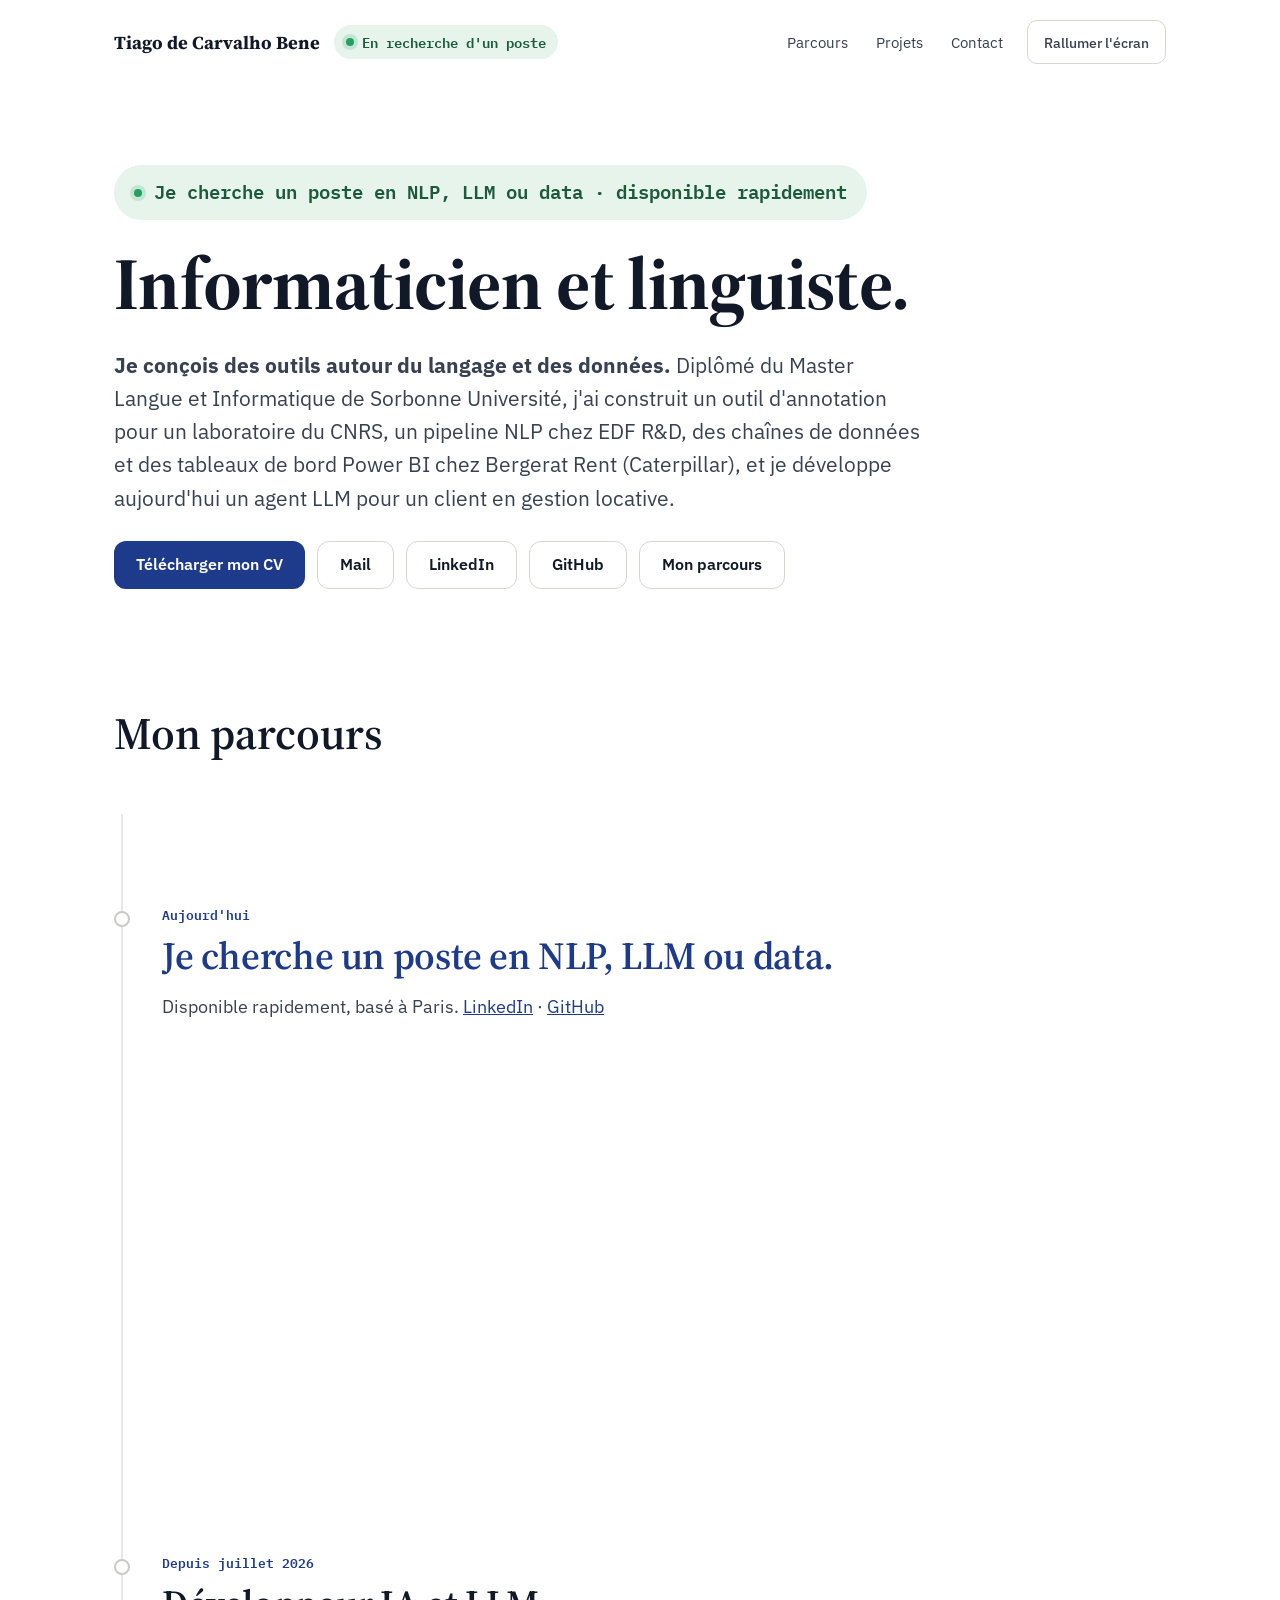
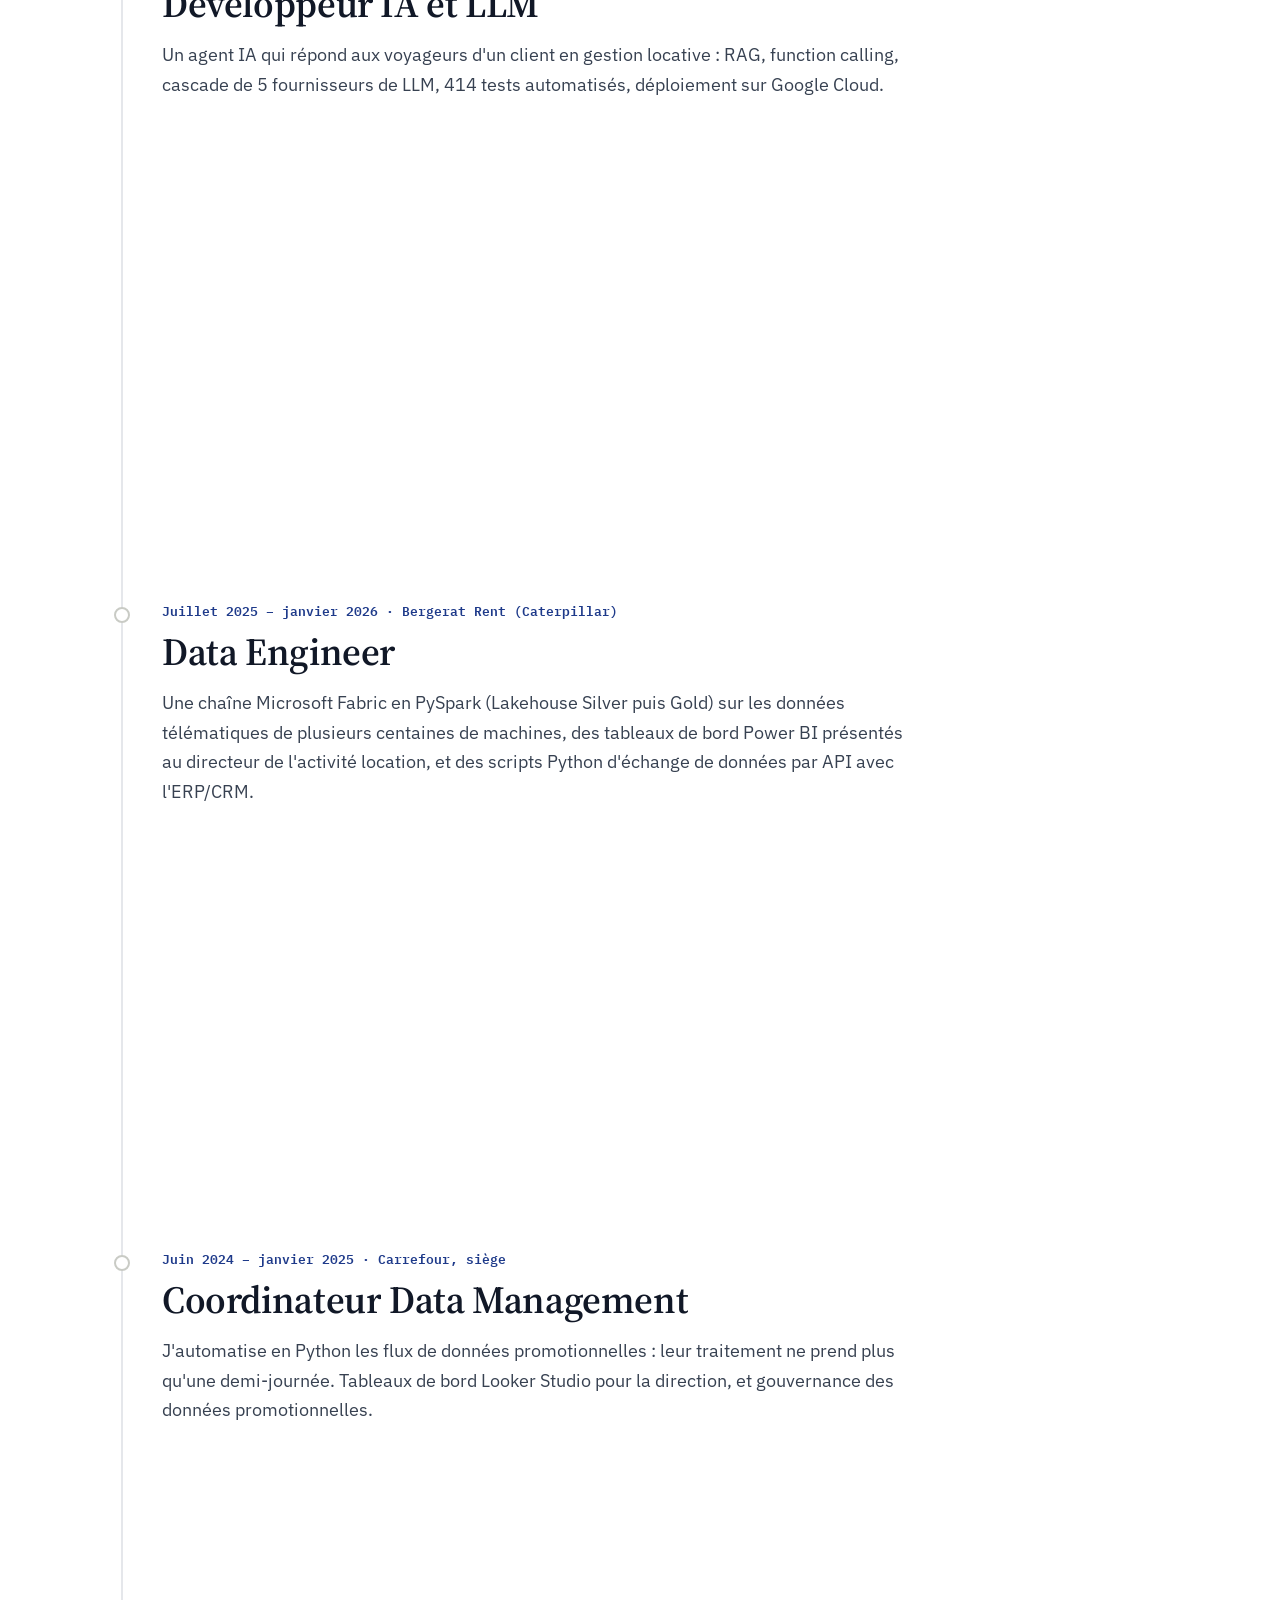
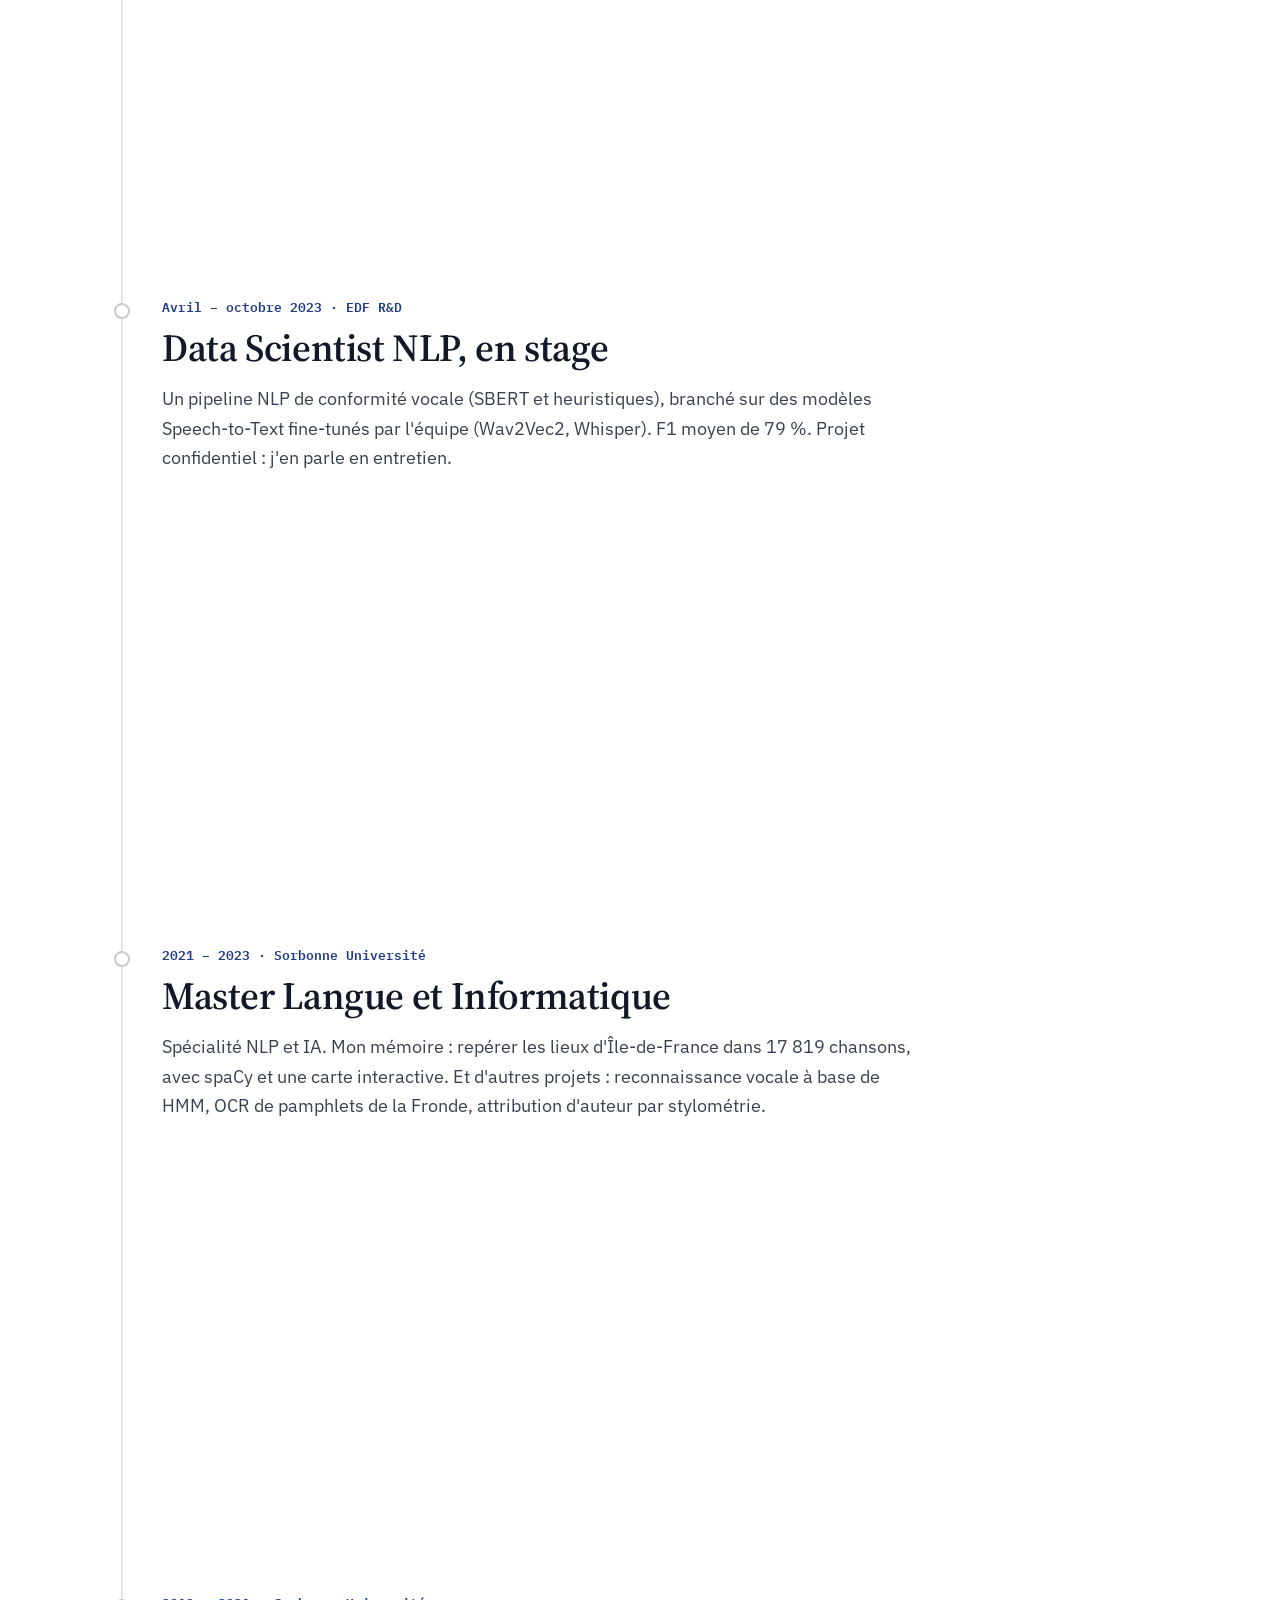
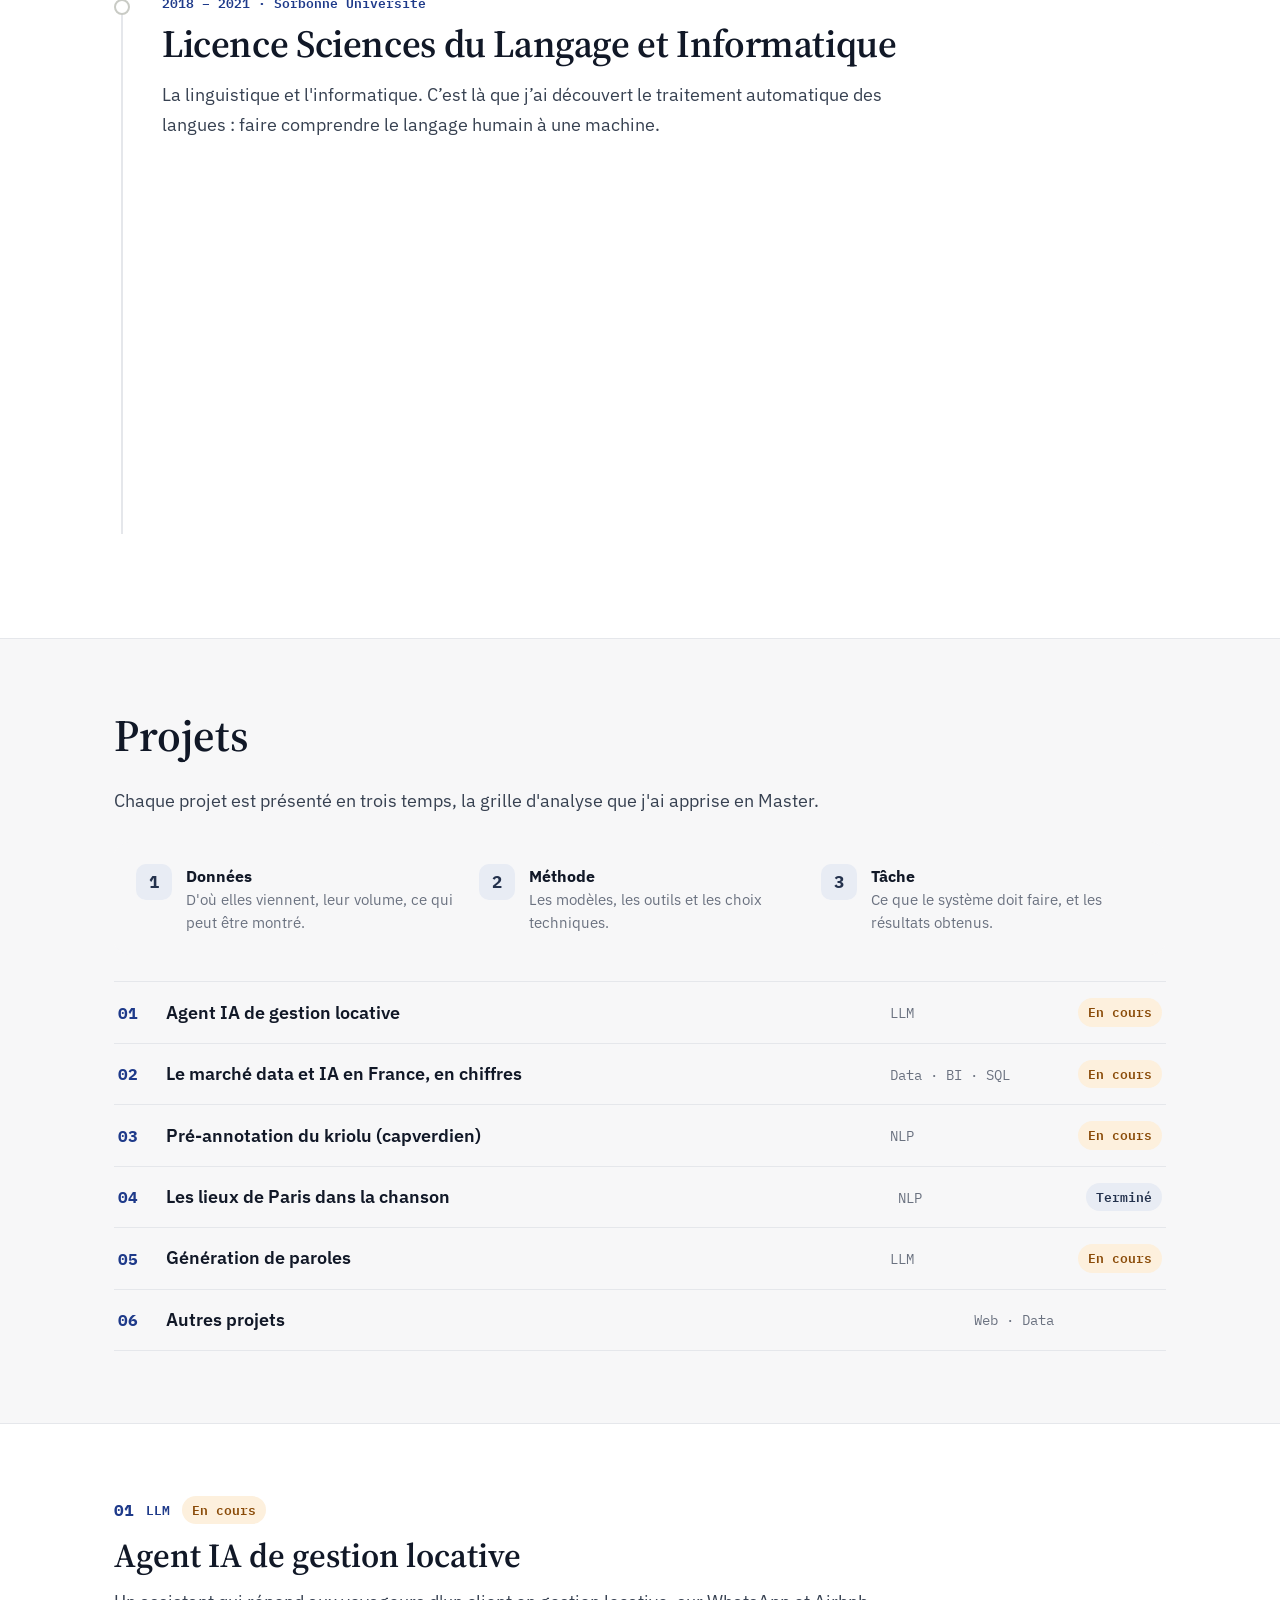
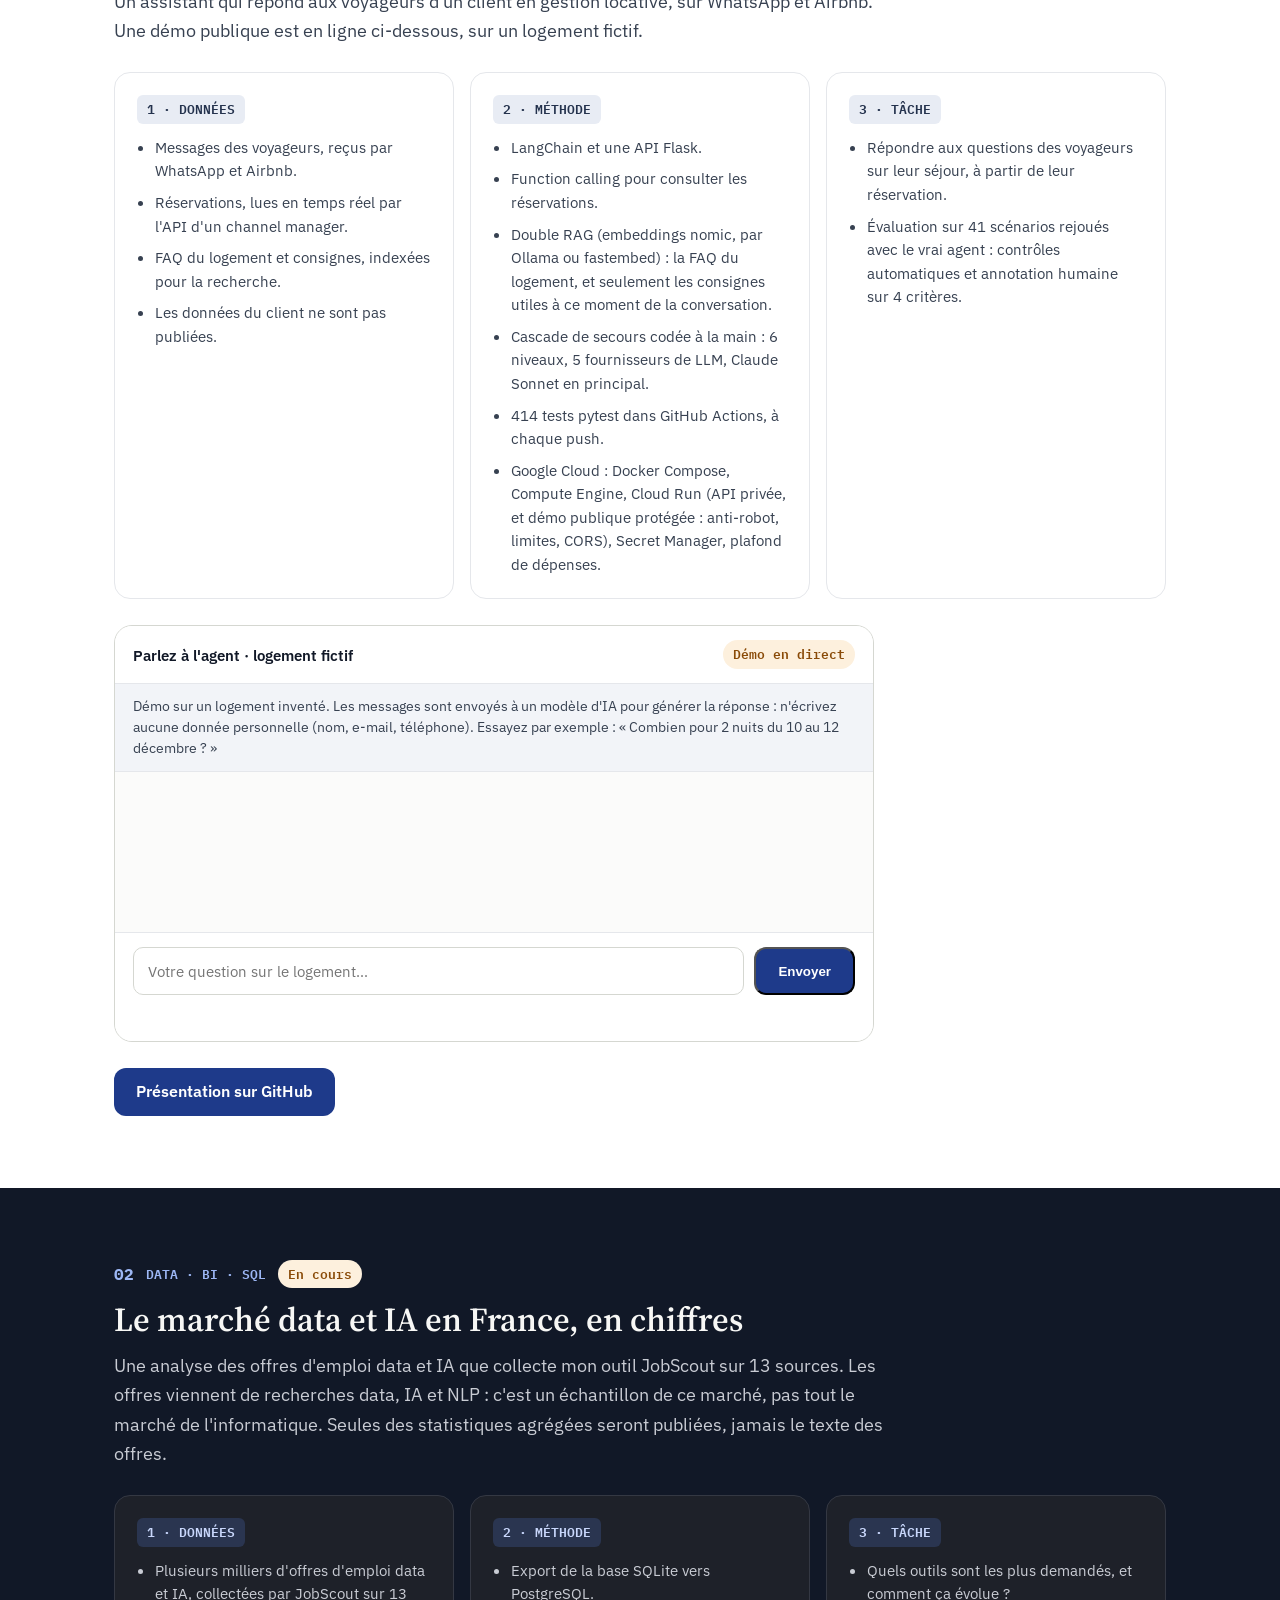
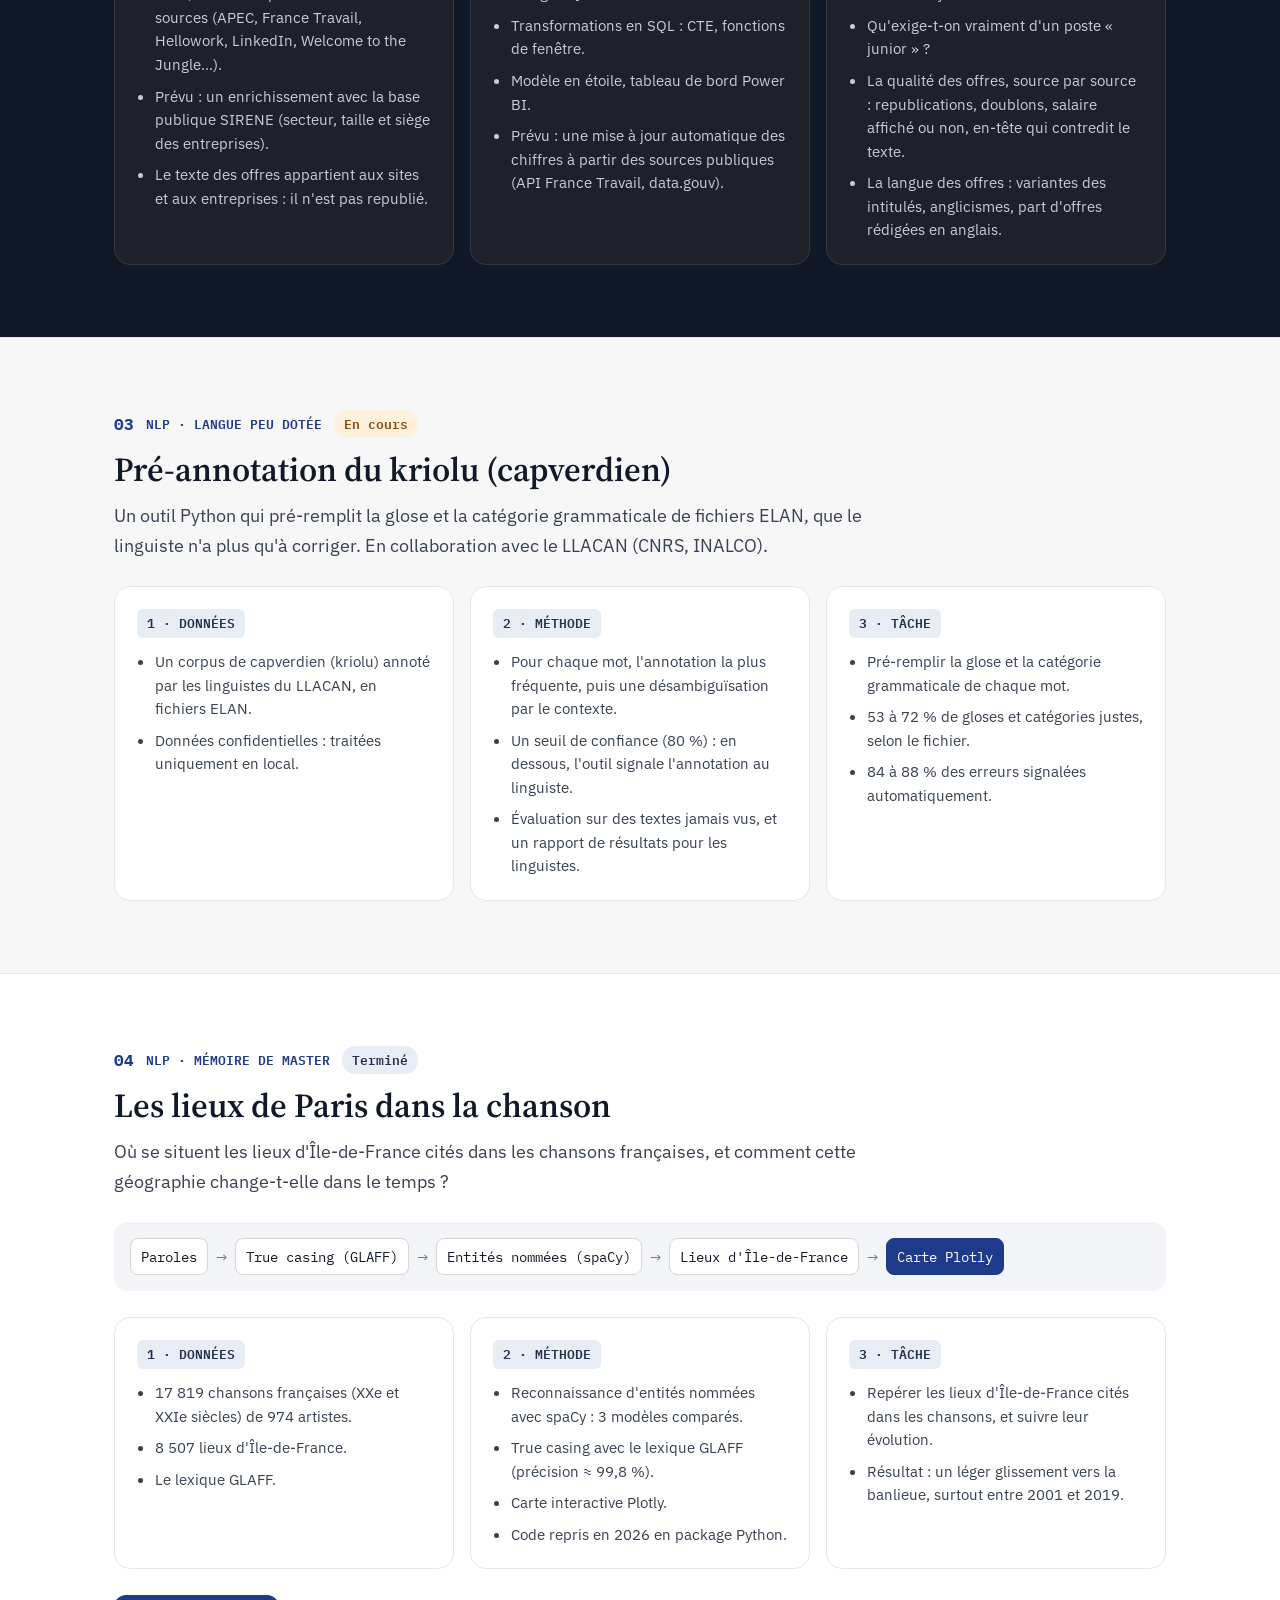
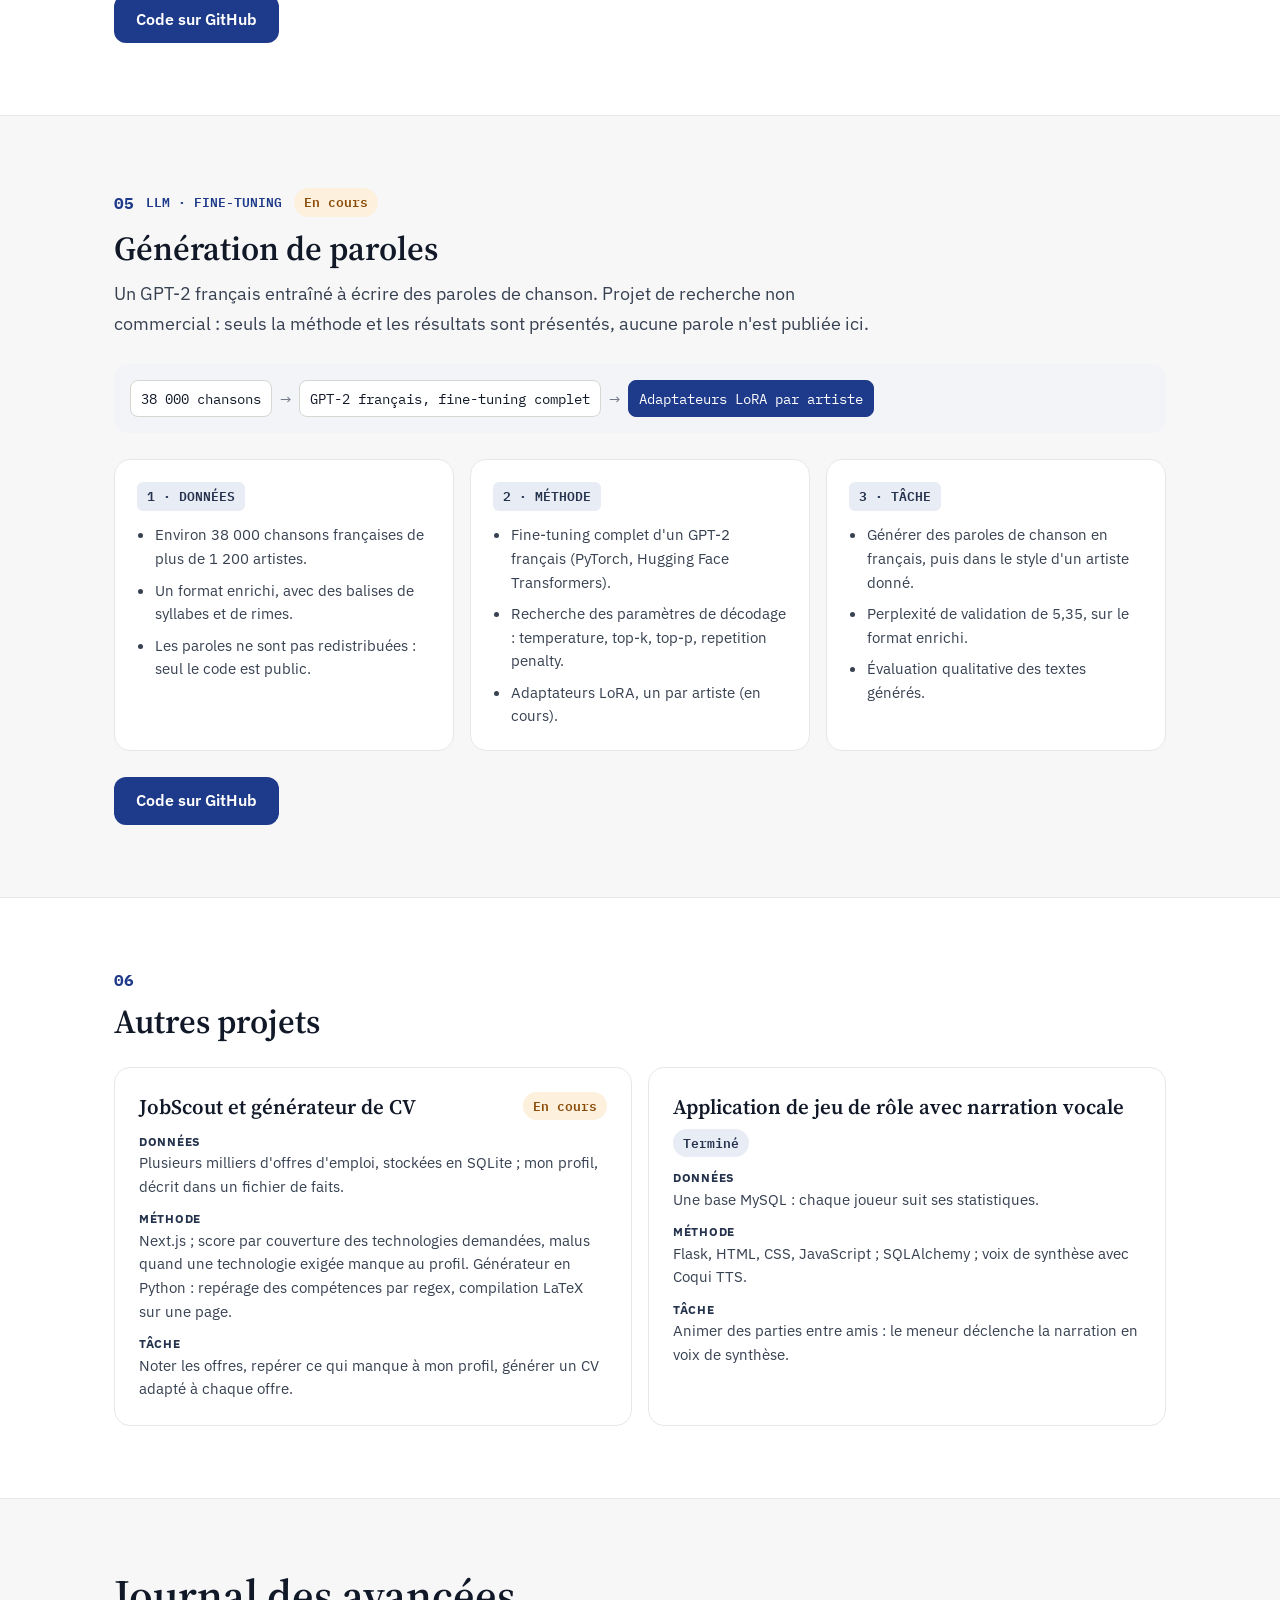
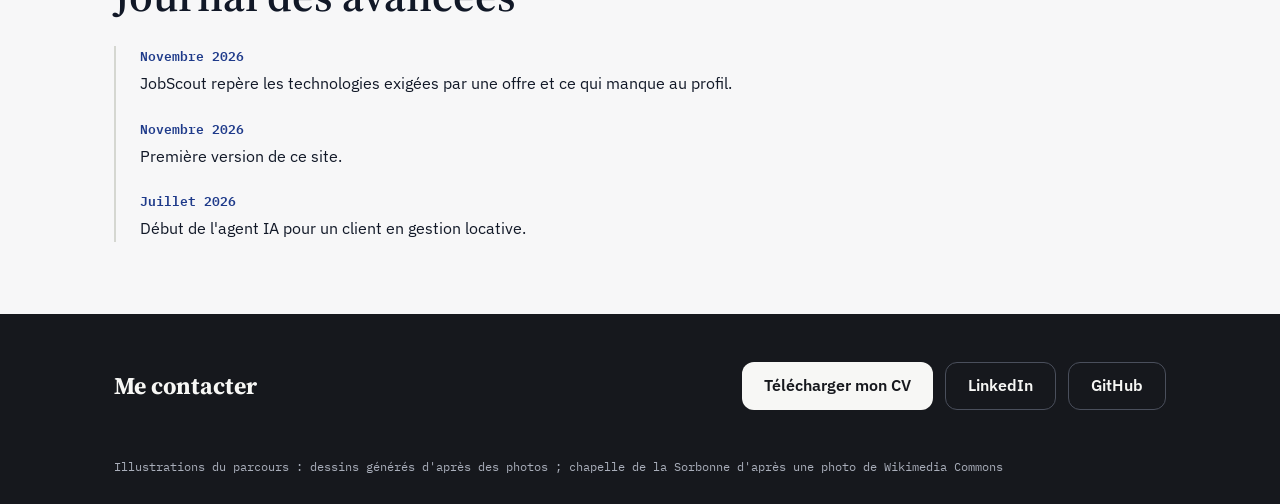
==== commit d6c6f7d2: "Demo en direct : service Cloud Run, vraie cle Turnstile, chiffres a jour" ====
--- a/index.html
+++ b/index.html
@@ -77,7 +77,7 @@
       <div class="etape-fond" aria-hidden="true"><img src="assets/parcours/developpeur-ia.webp" alt="" loading="lazy"></div>
       <p class="date">Depuis juillet 2026</p>
       <h3>Développeur IA et LLM</h3>
-      <p class="desc">Un agent IA qui répond aux voyageurs d'un client en gestion locative : RAG, function calling, cascade de 5 fournisseurs de LLM, 156 tests automatisés, déploiement sur Google Cloud.</p>
+      <p class="desc">Un agent IA qui répond aux voyageurs d'un client en gestion locative : RAG, function calling, cascade de 5 fournisseurs de LLM, 414 tests automatisés, déploiement sur Google Cloud.</p>
     </li>
     <li class="etape">
       <div class="etape-fond" aria-hidden="true"><img src="assets/parcours/bergerat.webp" alt="" loading="lazy"></div>
@@ -137,7 +137,7 @@
     <div class="proj-tete">
       <p class="proj-meta"><span class="proj-num">01</span><span class="proj-domaine">LLM</span><span class="statut en-cours">En cours</span></p>
       <h3>Agent IA de gestion locative</h3>
-      <p class="proj-resume">Un assistant qui répond aux voyageurs d'un client en gestion locative, sur WhatsApp et Airbnb. Une démo publique, sur des données fictives, arrive bientôt ici.</p>
+      <p class="proj-resume">Un assistant qui répond aux voyageurs d'un client en gestion locative, sur WhatsApp et Airbnb. Une démo publique est en ligne ci-dessous, sur un logement fictif.</p>
     </div>
     <div class="dmt">
       <div class="col">
@@ -154,10 +154,10 @@
         <ul>
           <li>LangChain et une API Flask.</li>
           <li>Function calling pour consulter les réservations.</li>
-          <li>Double RAG (embeddings Ollama) : la FAQ du logement, et seulement les consignes utiles à ce moment de la conversation.</li>
+          <li>Double RAG (embeddings nomic, par Ollama ou fastembed) : la FAQ du logement, et seulement les consignes utiles à ce moment de la conversation.</li>
           <li>Cascade de secours codée à la main : 6 niveaux, 5 fournisseurs de LLM, Claude Sonnet en principal.</li>
-          <li>156 tests pytest dans GitHub Actions, à chaque push.</li>
-          <li>Google Cloud : Docker Compose, Compute Engine, Cloud Run en service privé, Secret Manager, plafond de dépenses.</li>
+          <li>414 tests pytest dans GitHub Actions, à chaque push.</li>
+          <li>Google Cloud : Docker Compose, Compute Engine, Cloud Run (API privée, et démo publique protégée : anti-robot, limites, CORS), Secret Manager, plafond de dépenses.</li>
         </ul>
       </div>
       <div class="col">
@@ -168,15 +168,24 @@
         </ul>
       </div>
     </div>
-    <div class="demo-apercu">
-      <div class="demo-tete"><span>Exemple de conversation · données fictives</span><span class="statut en-cours">Démo bientôt en ligne</span></div>
-      <div class="demo-fil">
-        <p class="bulle moi">Bonjour, est-ce que je peux arriver vers 22 h ?</p>
-        <div class="bulle-agent">
-          <p class="outils"><span>Réservation consultée · function calling</span><span>FAQ du logement · RAG</span></p>
-          <p class="bulle">Bonjour ! Votre réservation du 12 au 15 décembre prévoit une arrivée autonome : la boîte à clés est accessible à toute heure, et le code vous sera envoyé la veille.</p>
-        </div>
-      </div>
+    <!-- Démo en direct (js/demo.js). data-api : service Cloud Run de la démo.
+         data-sitekey : clé de SITE Turnstile, publique (la clé secrète reste sur le serveur). -->
+    <div class="demo-apercu demo-live" id="demo-agent"
+         data-api="https://agent-ia-demo-1027145573500.europe-west1.run.app"
+         data-sitekey="0x4AAAAAAGIl-_ifW3LiLU1E">
+      <div class="demo-tete"><span>Parlez à l'agent · logement fictif</span><span class="statut en-cours">Démo en direct</span></div>
+      <p class="demo-avertissement">Démo sur un logement inventé. Les messages sont envoyés à un modèle d'IA pour générer la réponse : n'écrivez aucune donnée personnelle (nom, e-mail, téléphone). Essayez par exemple : « Combien pour 2 nuits du 10 au 12 décembre ? »</p>
+      <div class="demo-fil" role="log" aria-live="polite" aria-label="Conversation avec l'agent"></div>
+      <form class="demo-saisie">
+        <label for="demo-message" class="sr-only">Votre message à l'agent</label>
+        <input id="demo-message" type="text" autocomplete="off" maxlength="500" placeholder="Votre question sur le logement…">
+        <button class="btn demo-envoyer" type="submit">Envoyer</button>
+      </form>
+      <div class="demo-pied">
+        <p class="demo-etat" role="status"></p>
+        <div class="demo-robot"></div>
+      </div>
+      <noscript><p class="demo-avertissement">La démo a besoin de JavaScript.</p></noscript>
     </div>
     <div class="actions"><a class="btn" href="https://github.com/Tiiiagooo/agent-ia-publique" target="_blank" rel="noopener noreferrer">Présentation sur GitHub<span class="sr-only"> (nouvel onglet)</span></a></div>
   </div>
@@ -380,5 +389,7 @@
 
 <script src="js/intro.js"></script>
 <script src="js/parcours.js"></script>
+<script src="js/demo.js" defer></script>
+<script src="https://challenges.cloudflare.com/turnstile/v0/api.js?render=explicit&amp;onload=demoTurnstilePret" async defer></script>
 </body>
 </html>
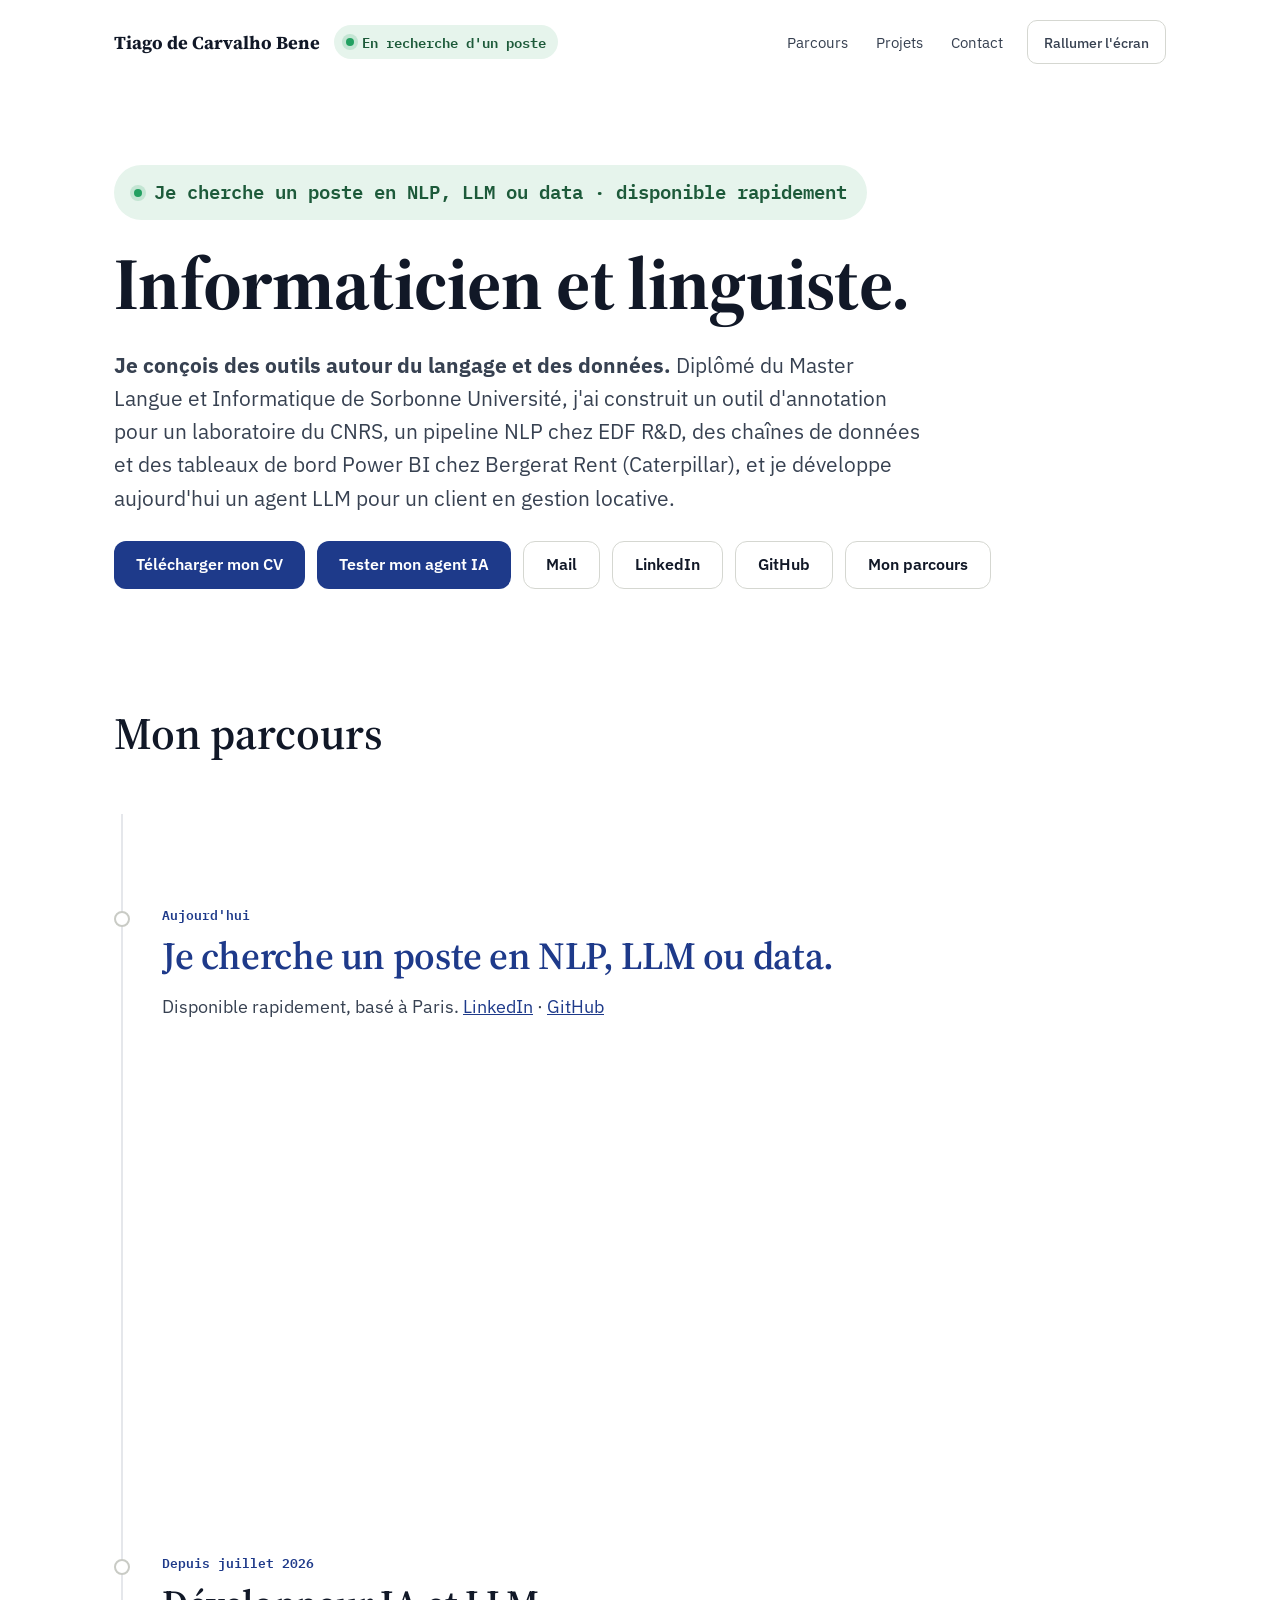
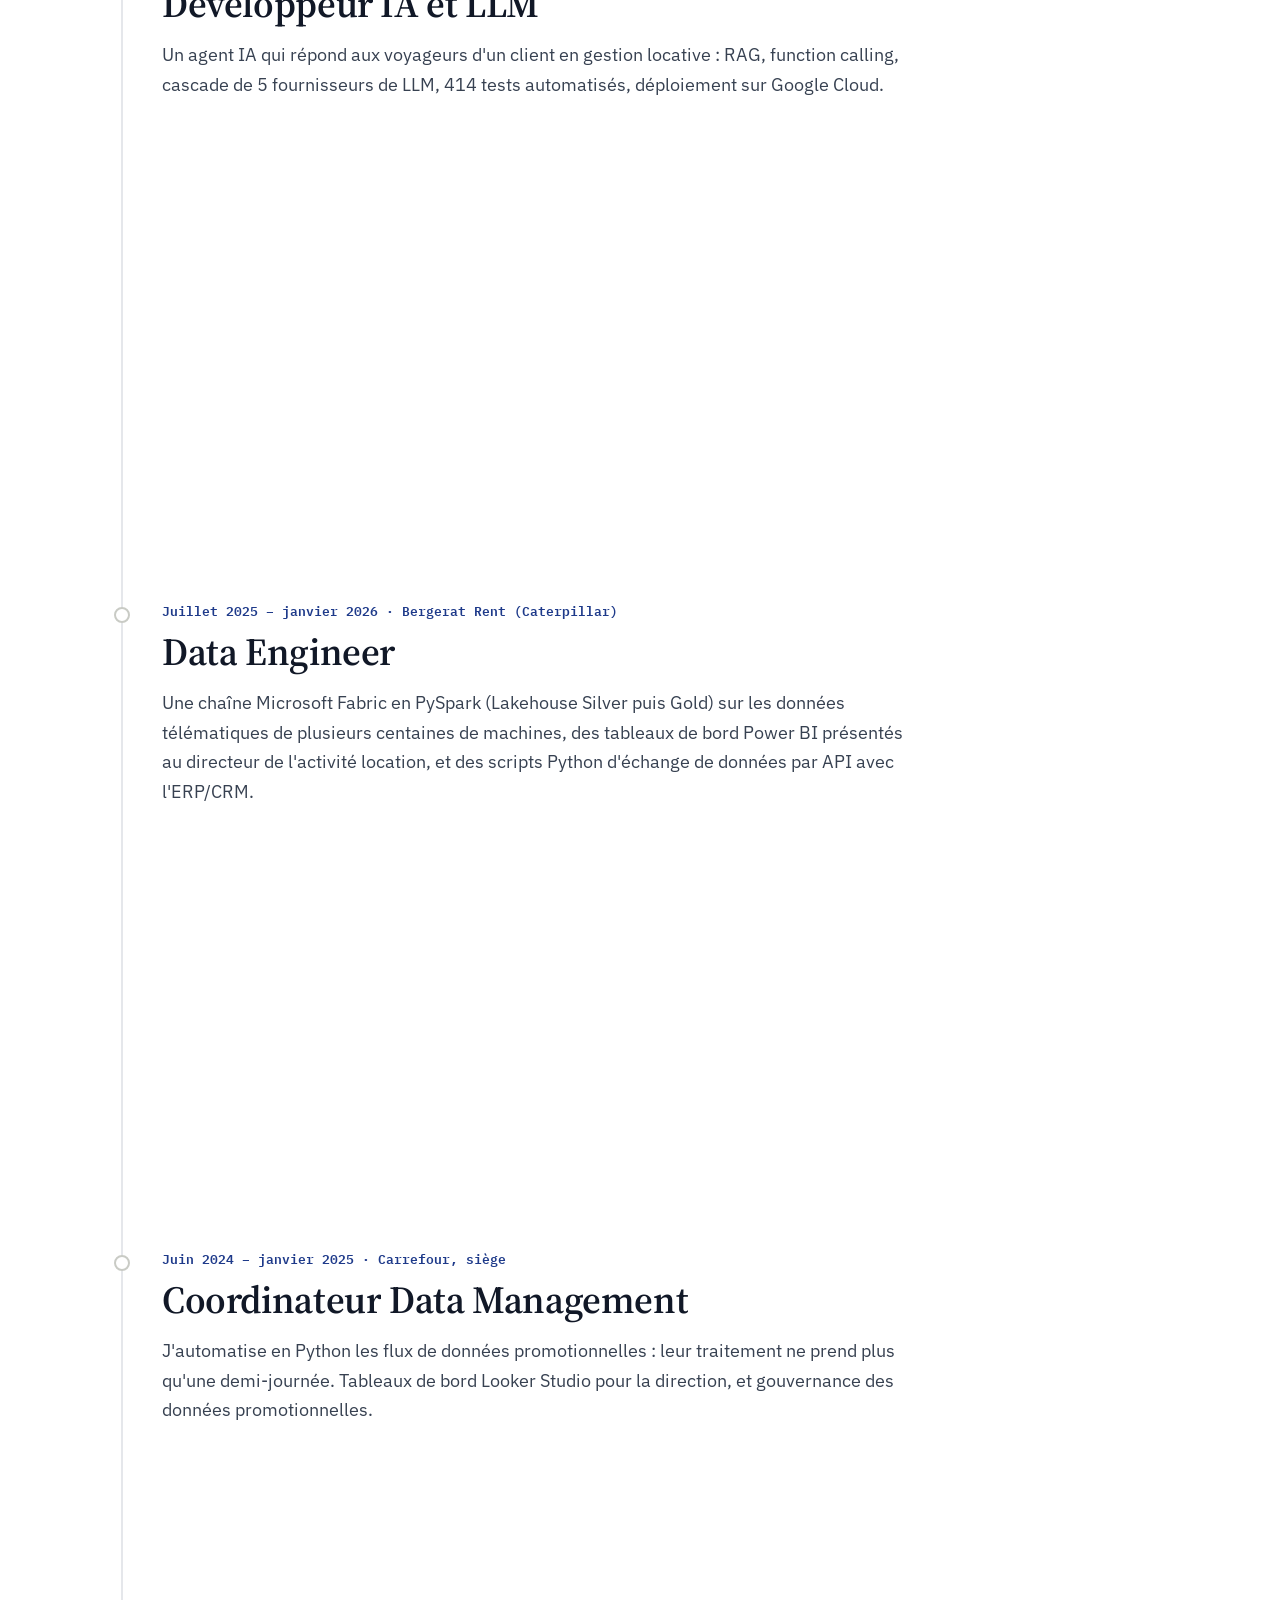
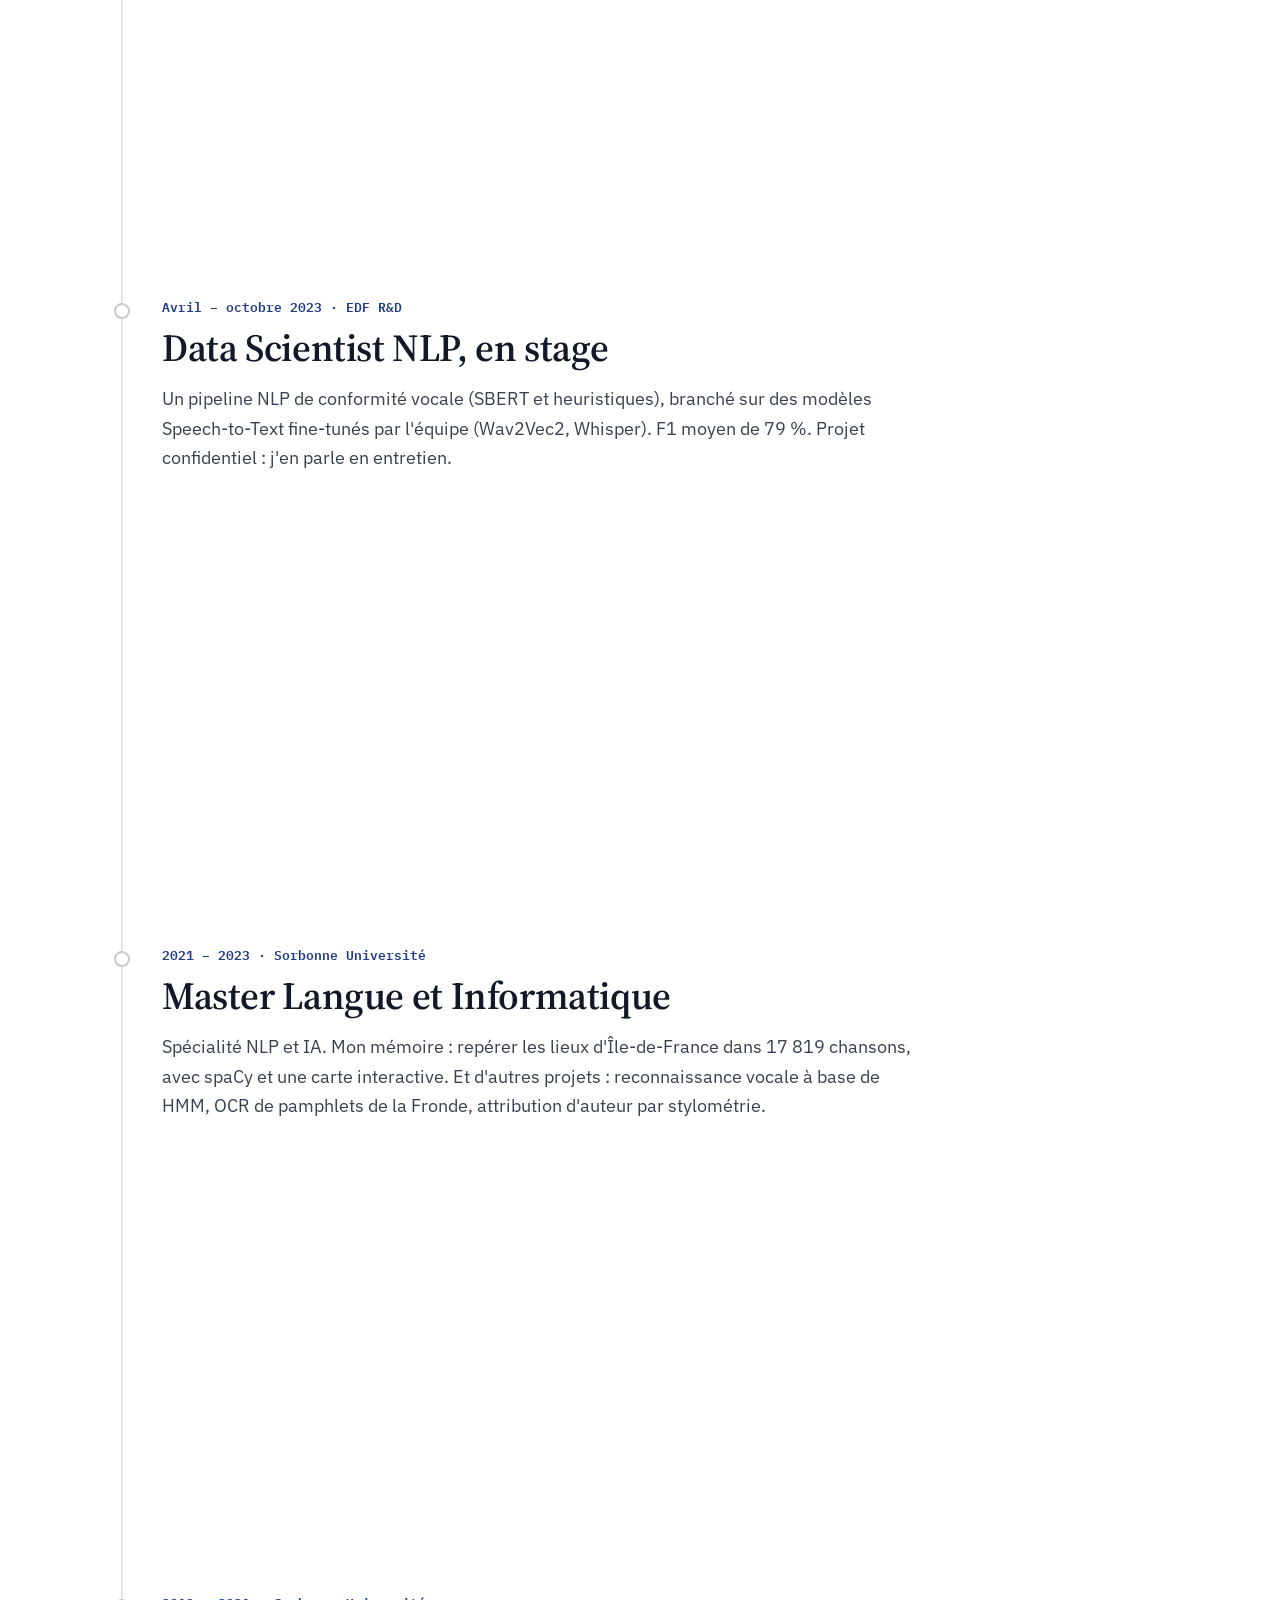
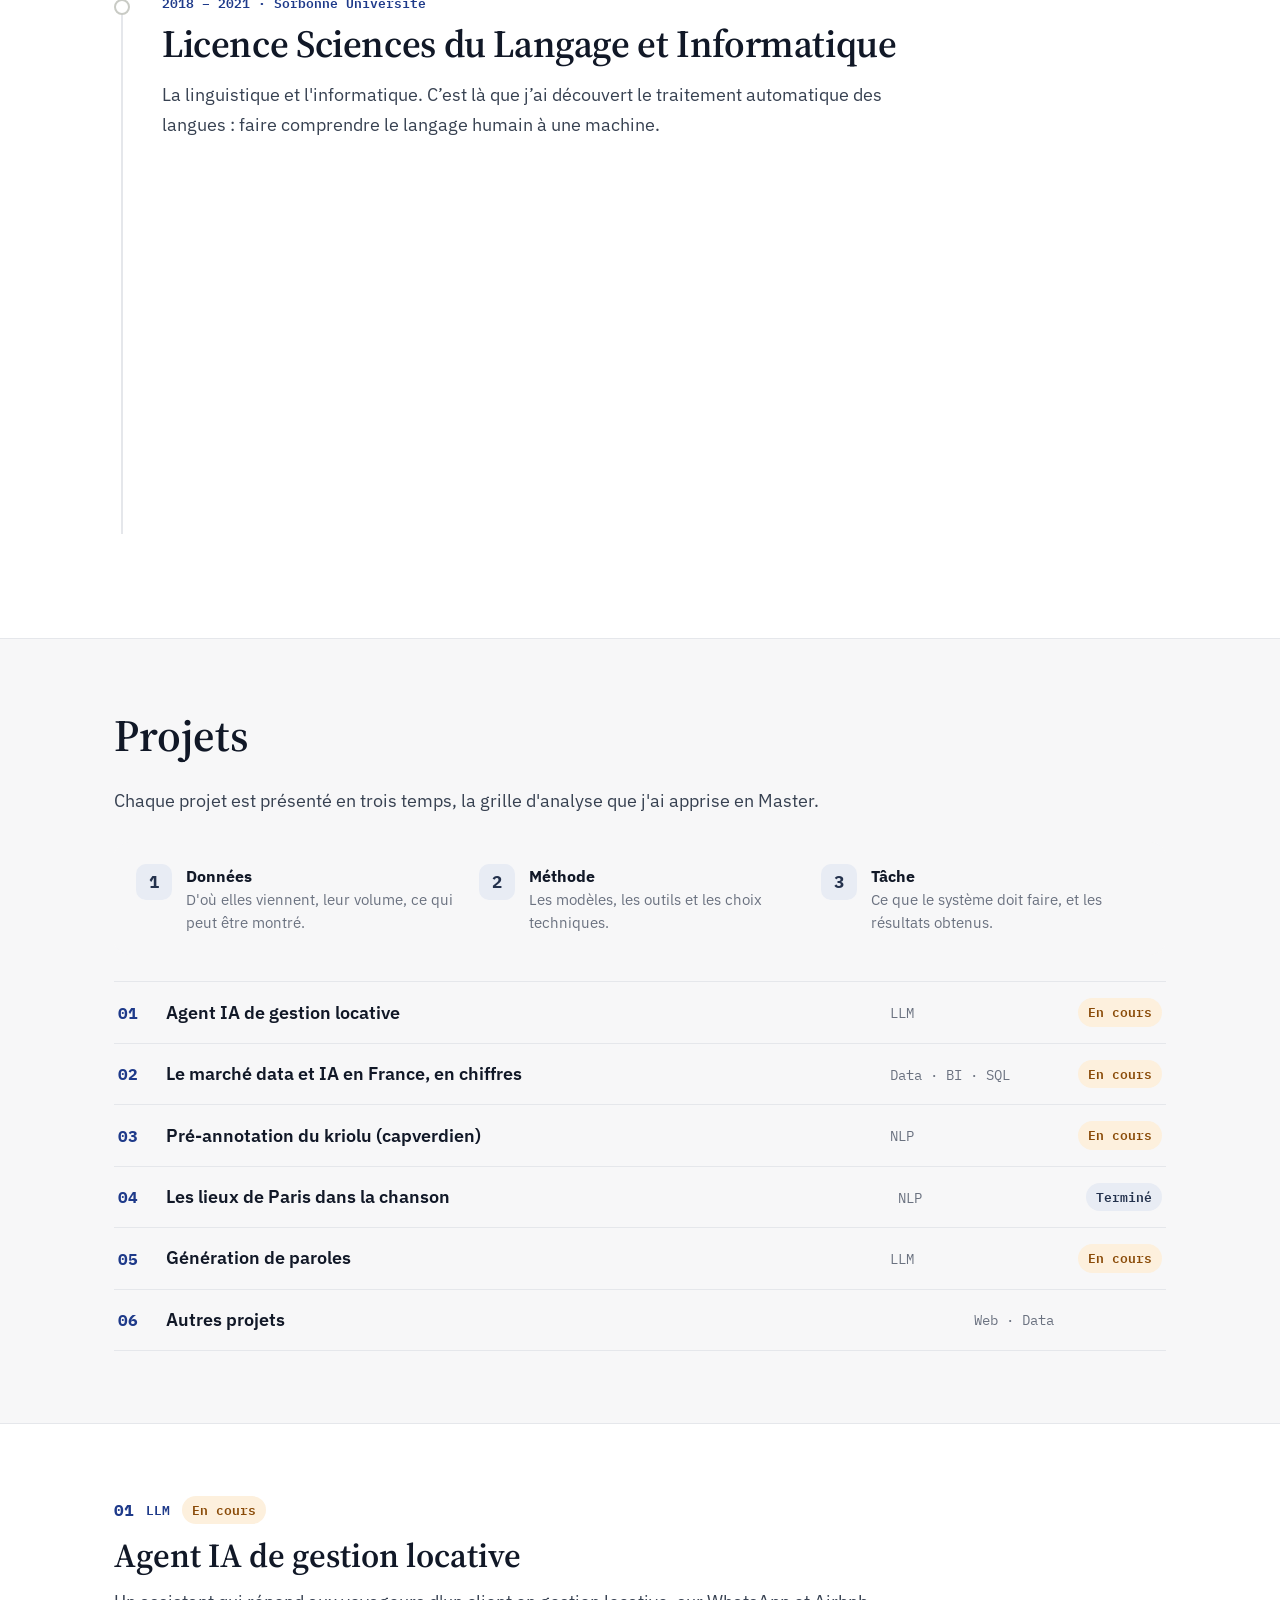
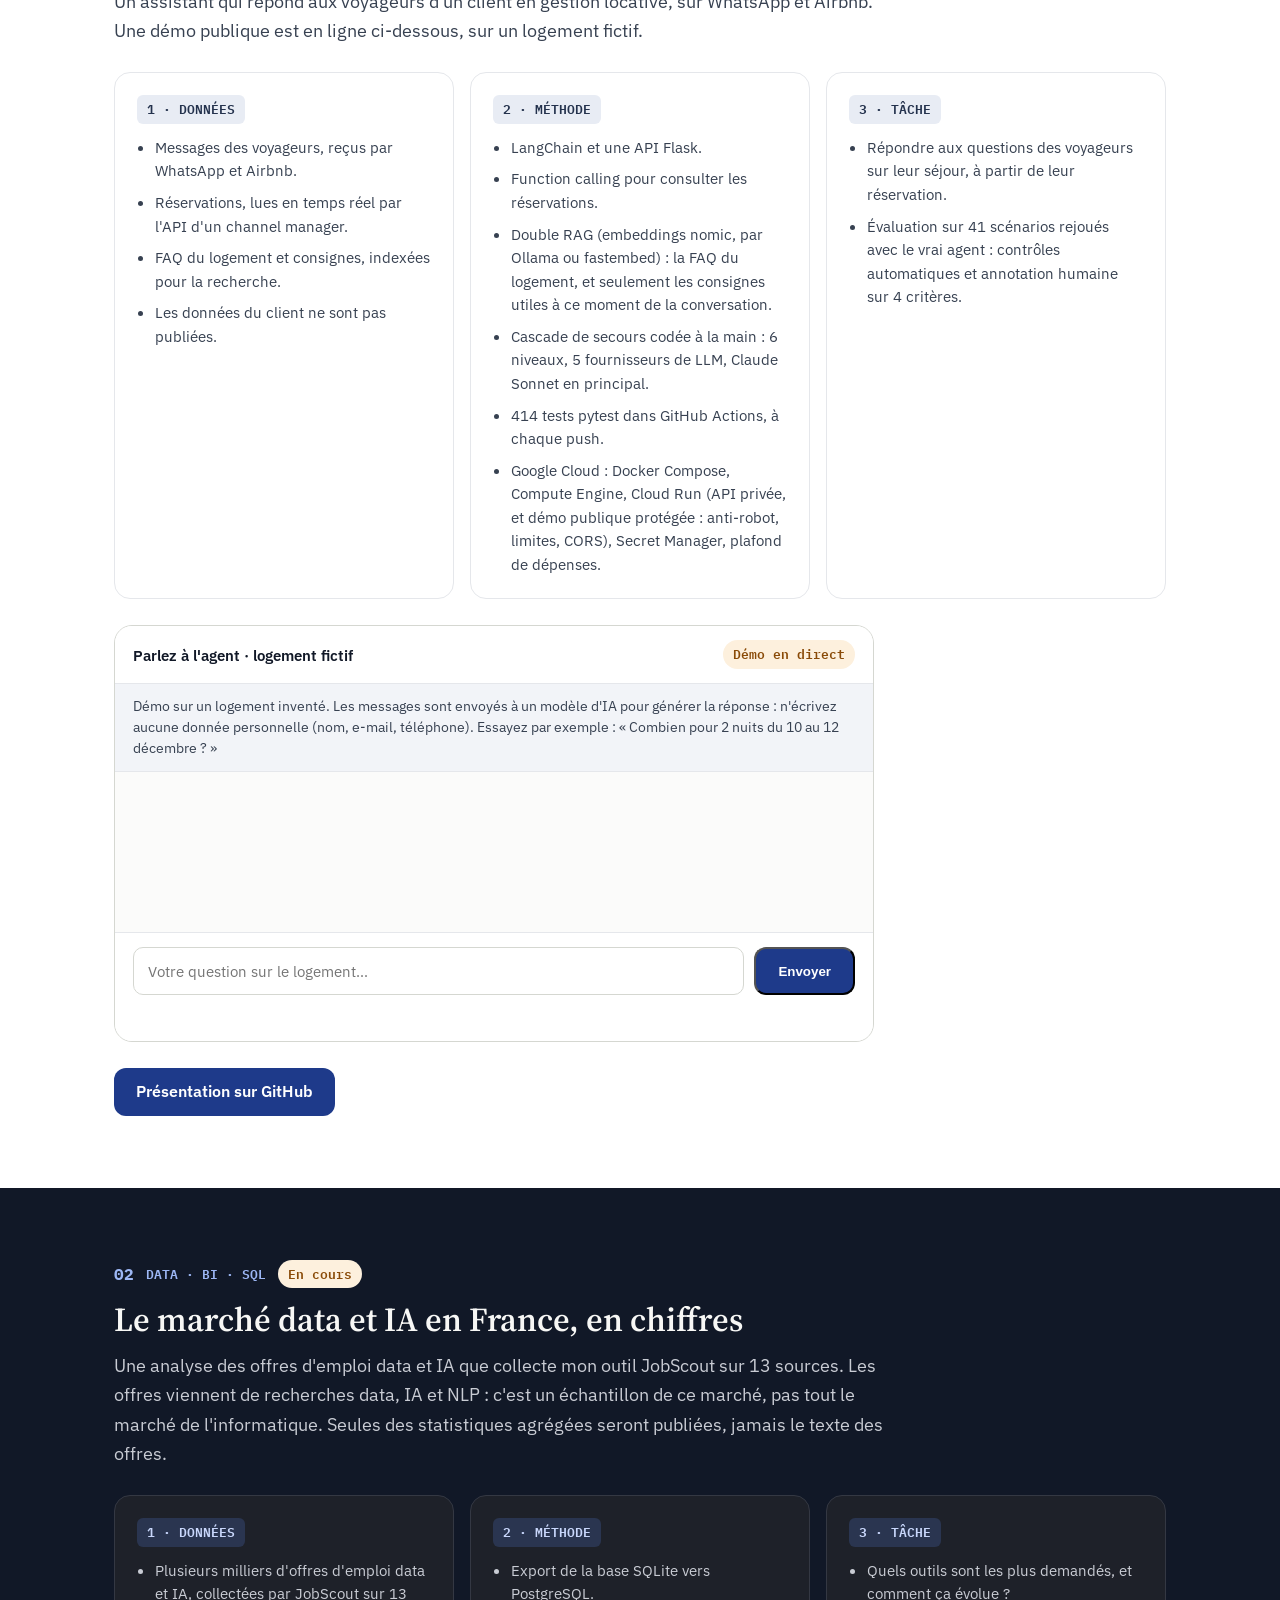
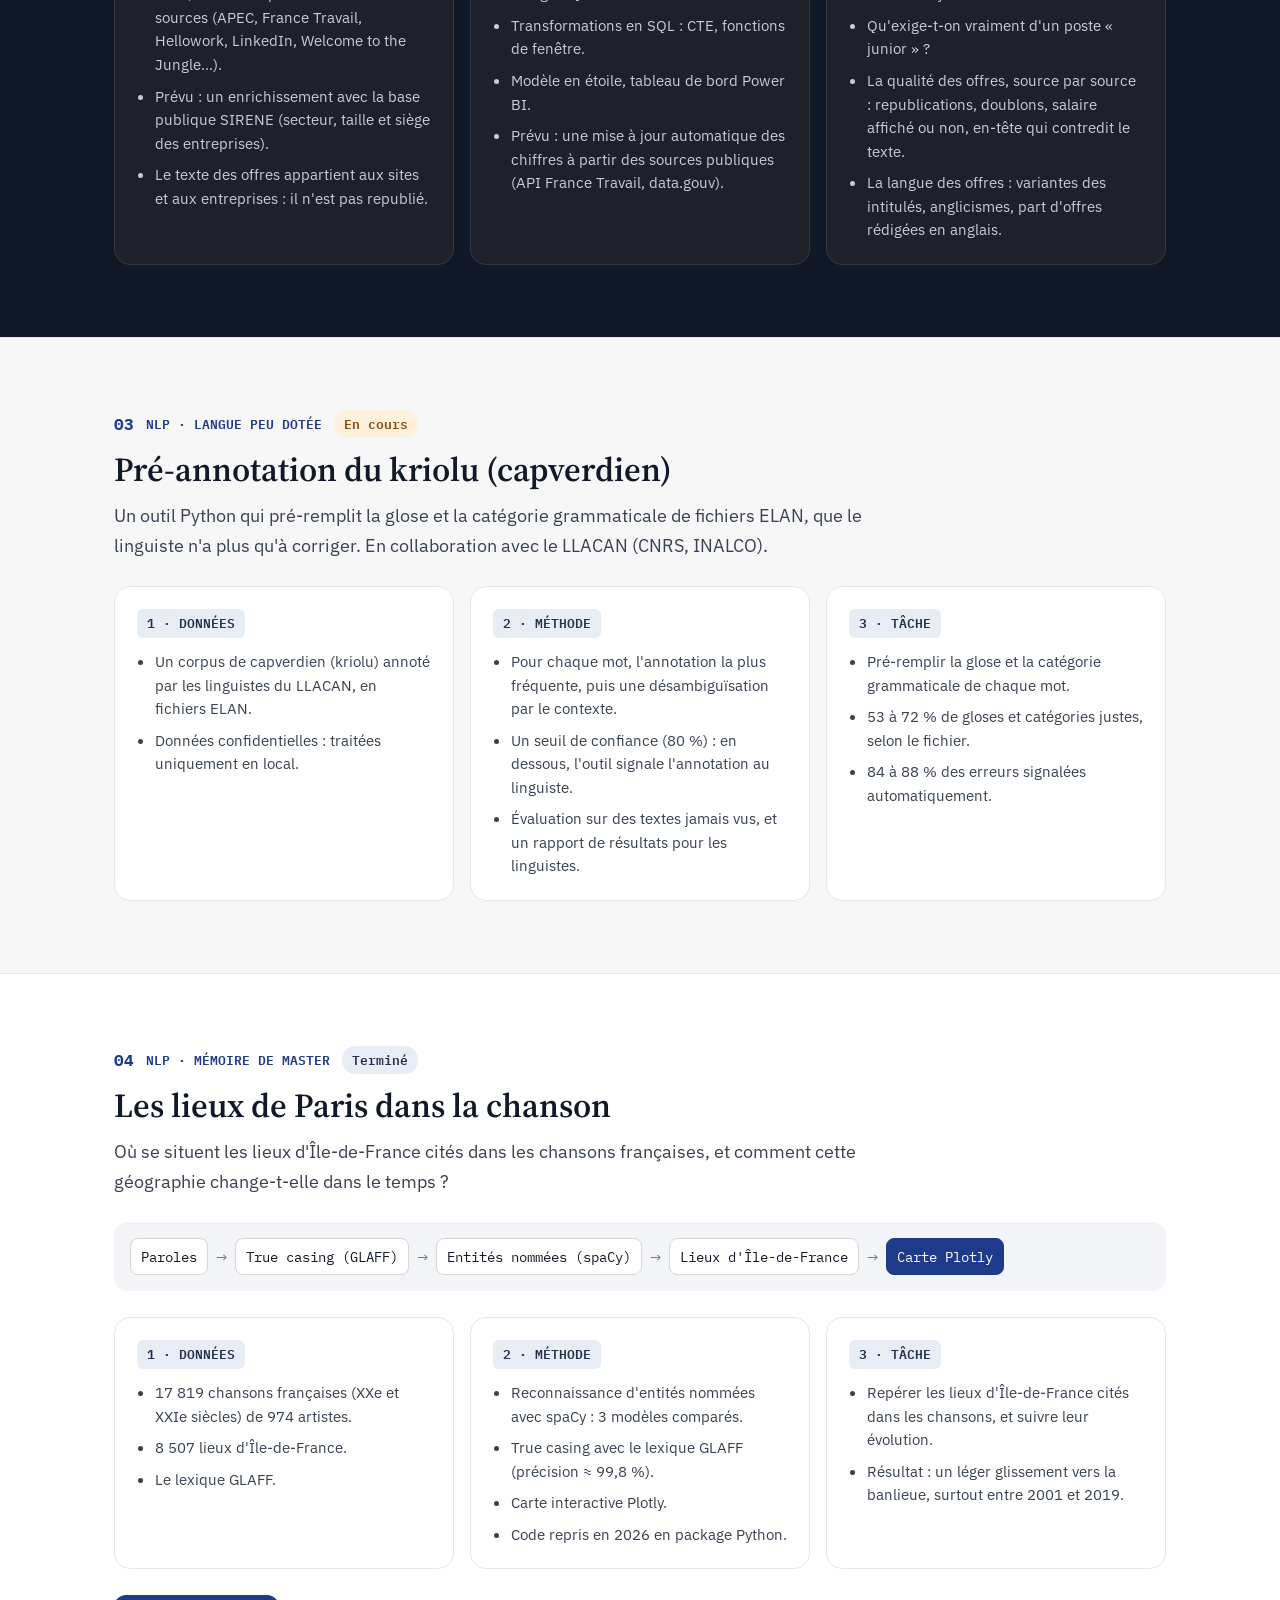
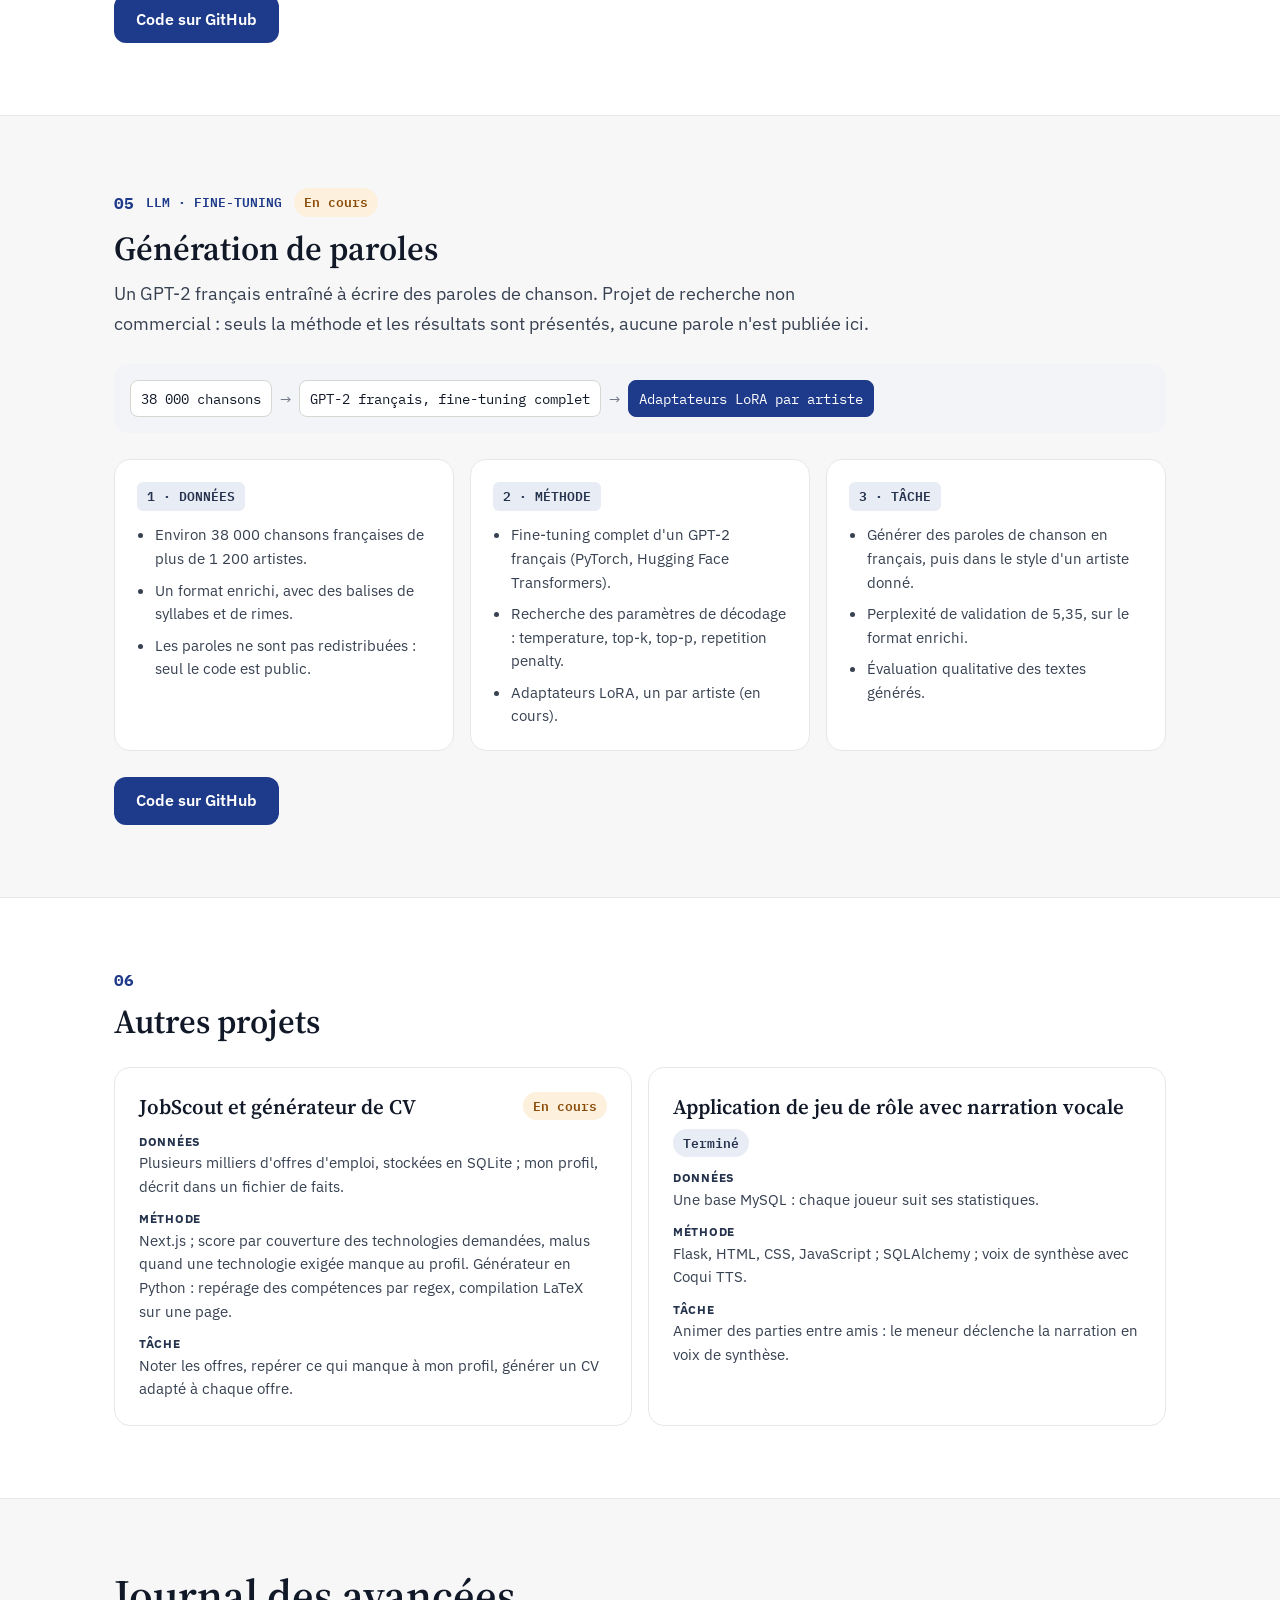
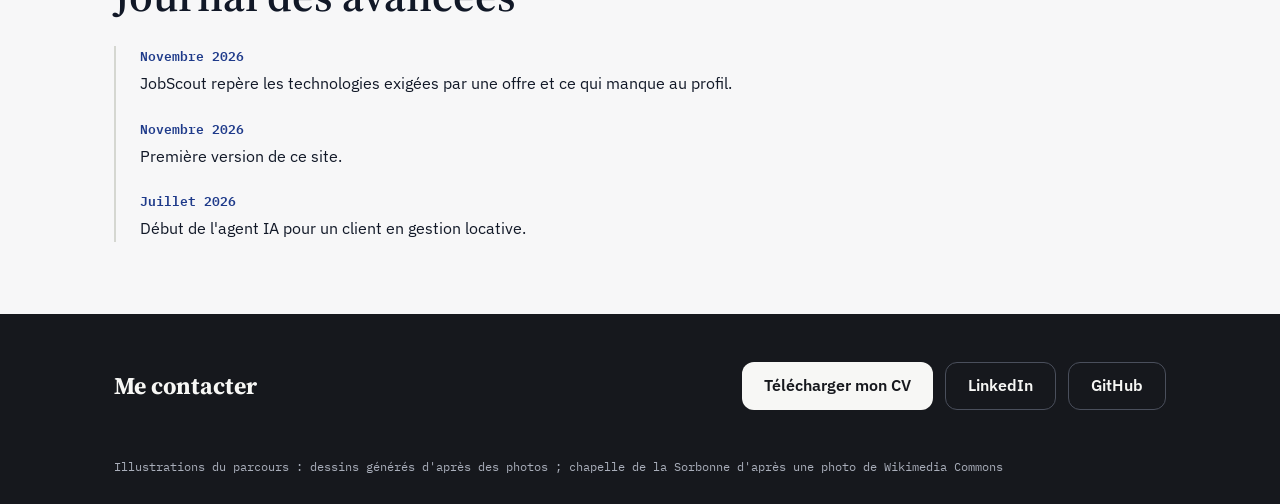
==== commit 13afbe27: "Bouton Tester mon agent IA en haut de page" ====
--- a/index.html
+++ b/index.html
@@ -54,6 +54,7 @@
 
   <div class="actions" style="--i:4">
     <a class="btn" href="assets/CV_Tiago_de_Carvalho_Bene.pdf" download>Télécharger mon CV</a>
+    <a class="btn" href="#demo-agent">Tester mon agent IA</a>
     <a class="btn btn-2" href="mailto:andre.decarvalhobene@gmail.com">Mail</a>
     <a class="btn btn-2" href="https://www.linkedin.com/in/tiago-andre-nlp" target="_blank" rel="noopener noreferrer">LinkedIn<span class="sr-only"> (nouvel onglet)</span></a>
     <a class="btn btn-2" href="https://github.com/Tiiiagooo" target="_blank" rel="noopener noreferrer">GitHub<span class="sr-only"> (nouvel onglet)</span></a>
--- a/css/style.css
+++ b/css/style.css
@@ -343,3 +343,4 @@
 .demo-pied { display: flex; flex-wrap: wrap; justify-content: space-between; align-items: center; gap: 10px; padding: 0 18px 14px; background: #fff; }
 .demo-etat { font-size: .85rem; color: var(--discret); min-height: 1.3em; }
 .demo-etat[data-type="erreur"] { color: #8A1C1C; font-weight: 600; }
+.demo-live .bulle img { display: block; max-width: 100%; height: auto; margin-top: 10px; border-radius: 10px; border: 1px solid var(--ligne); }
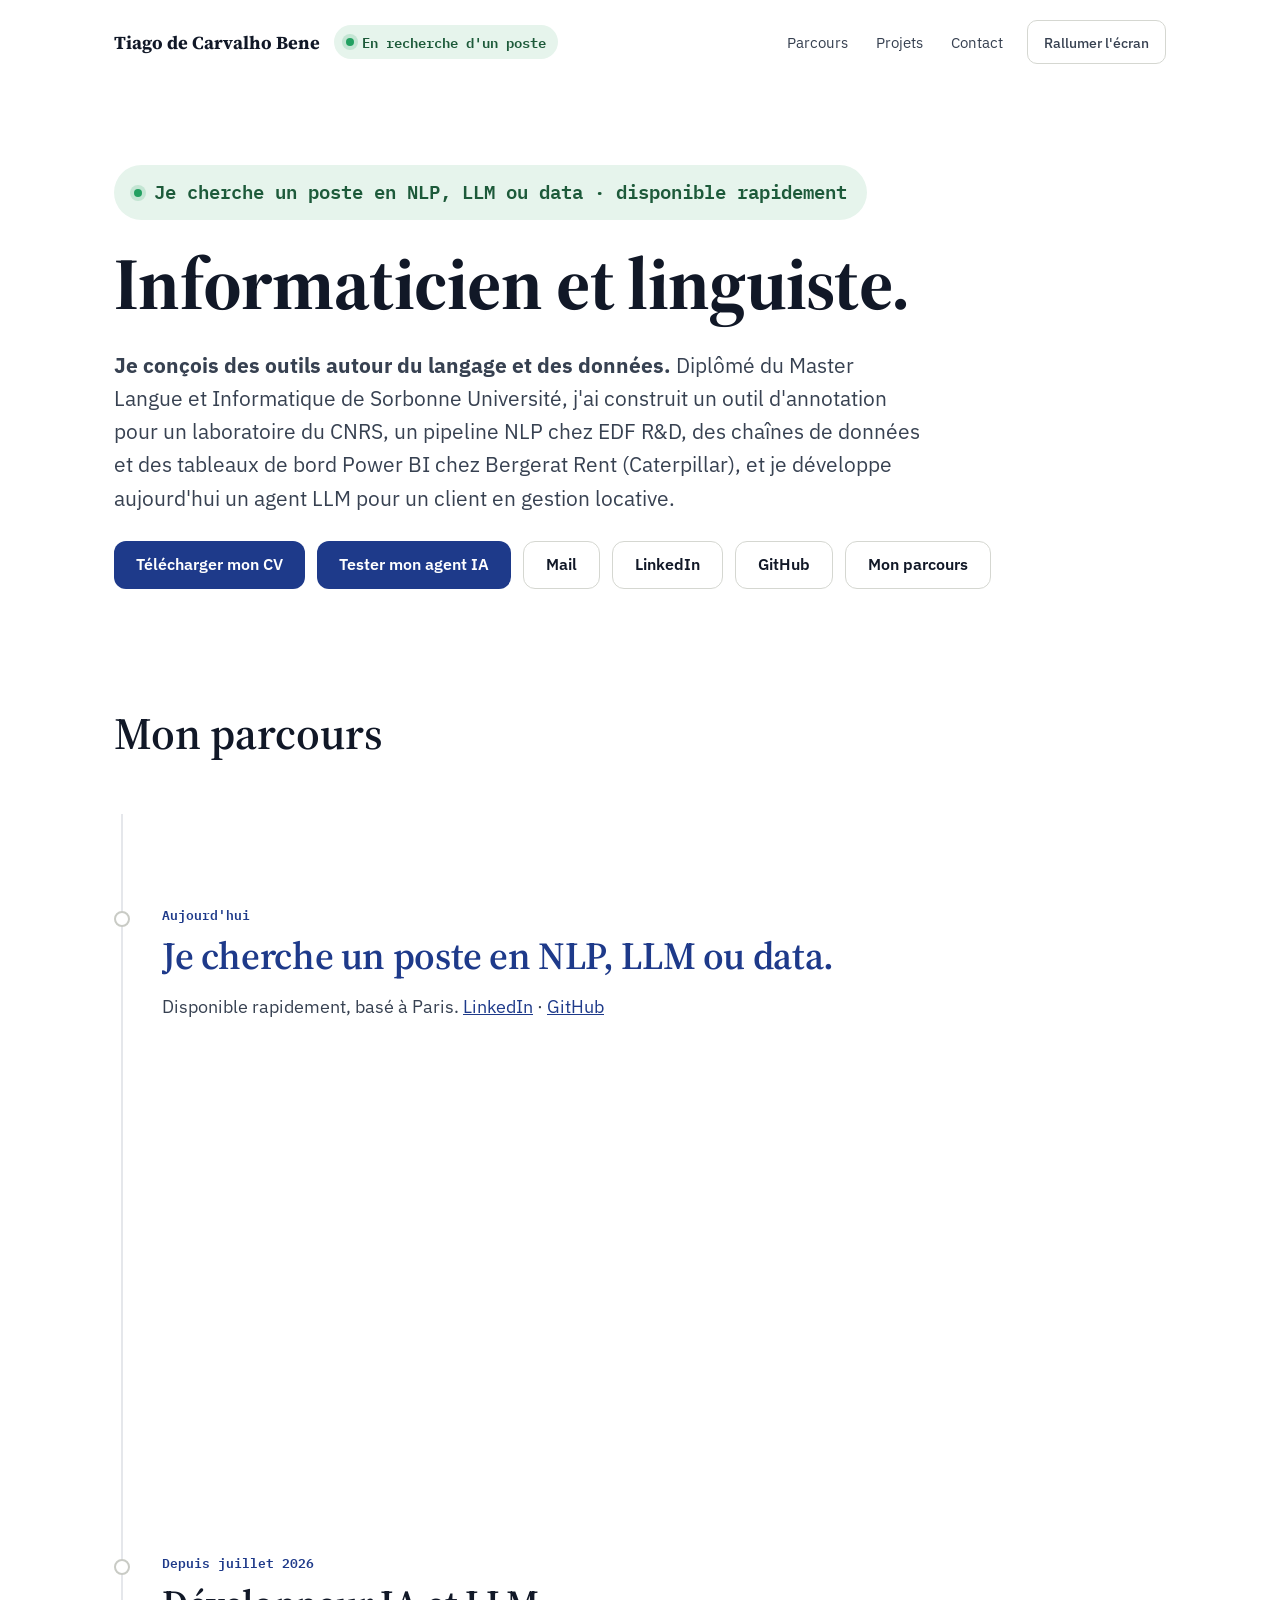
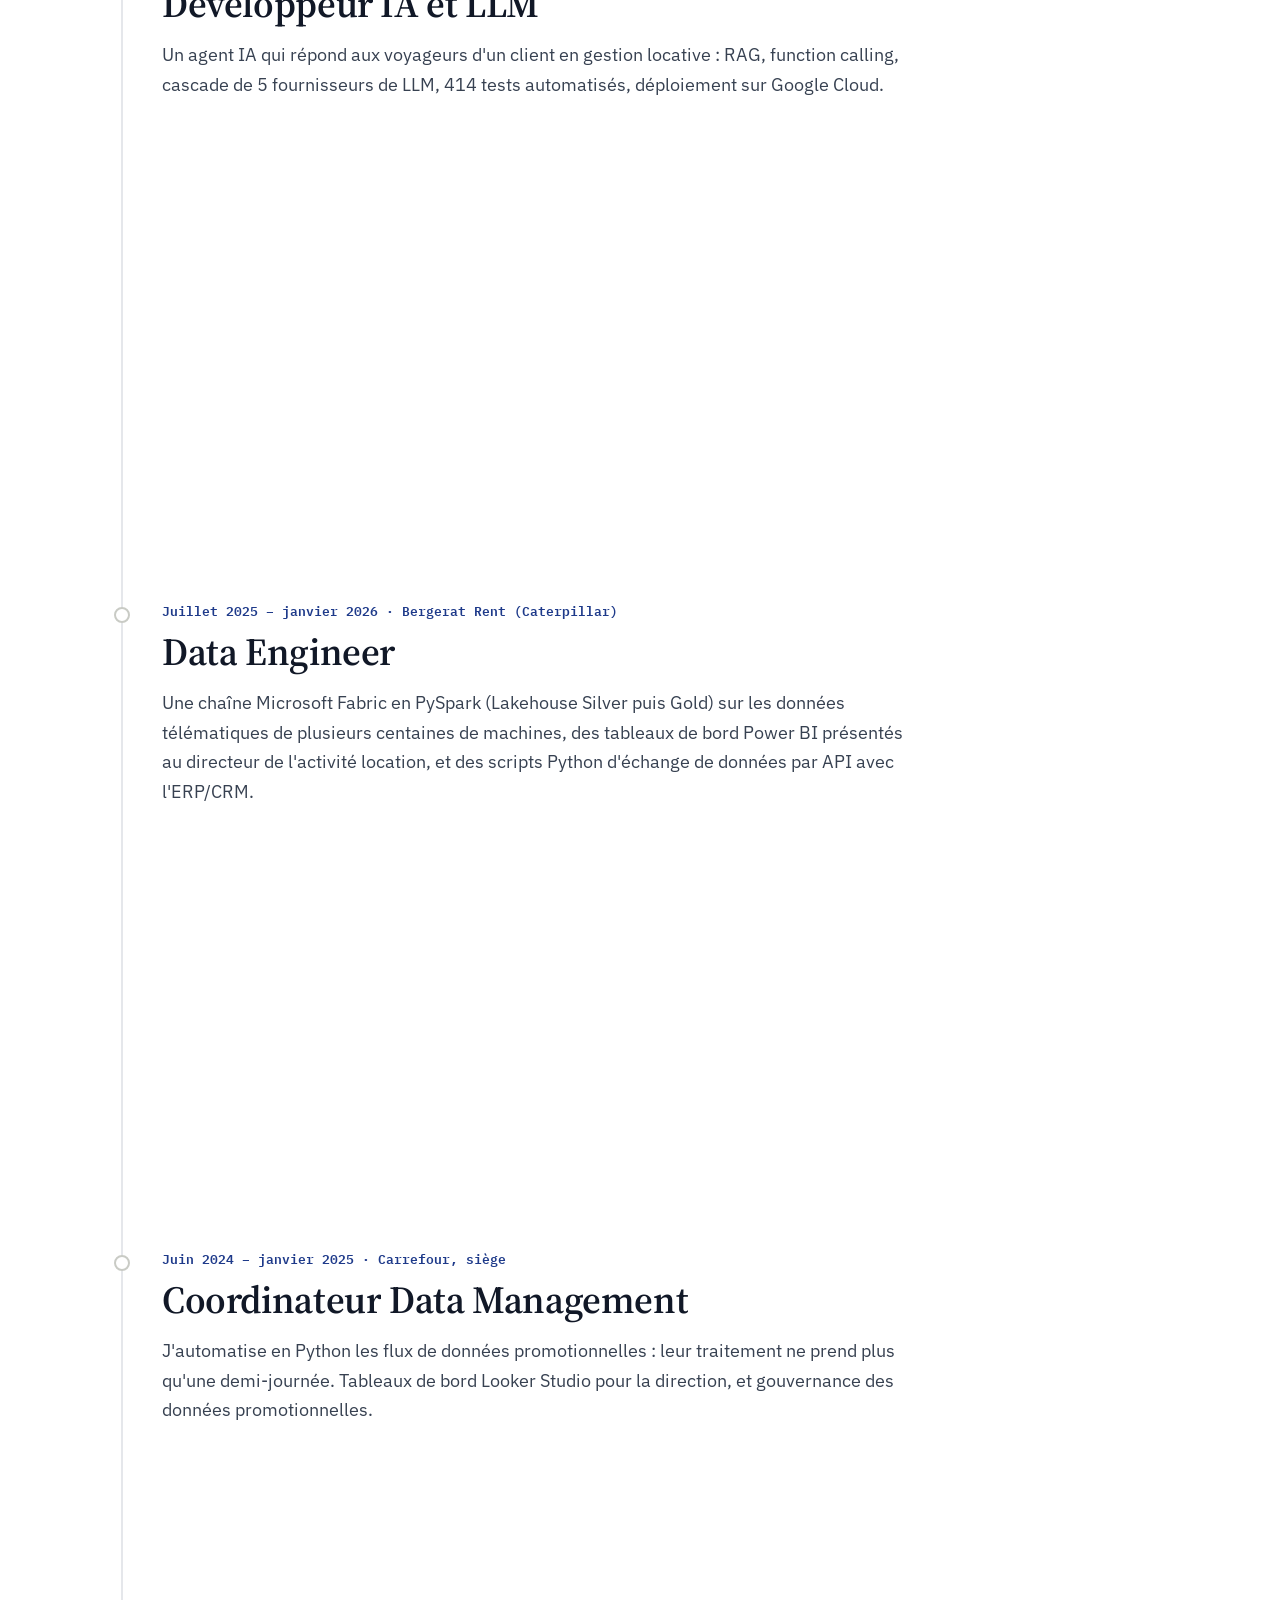
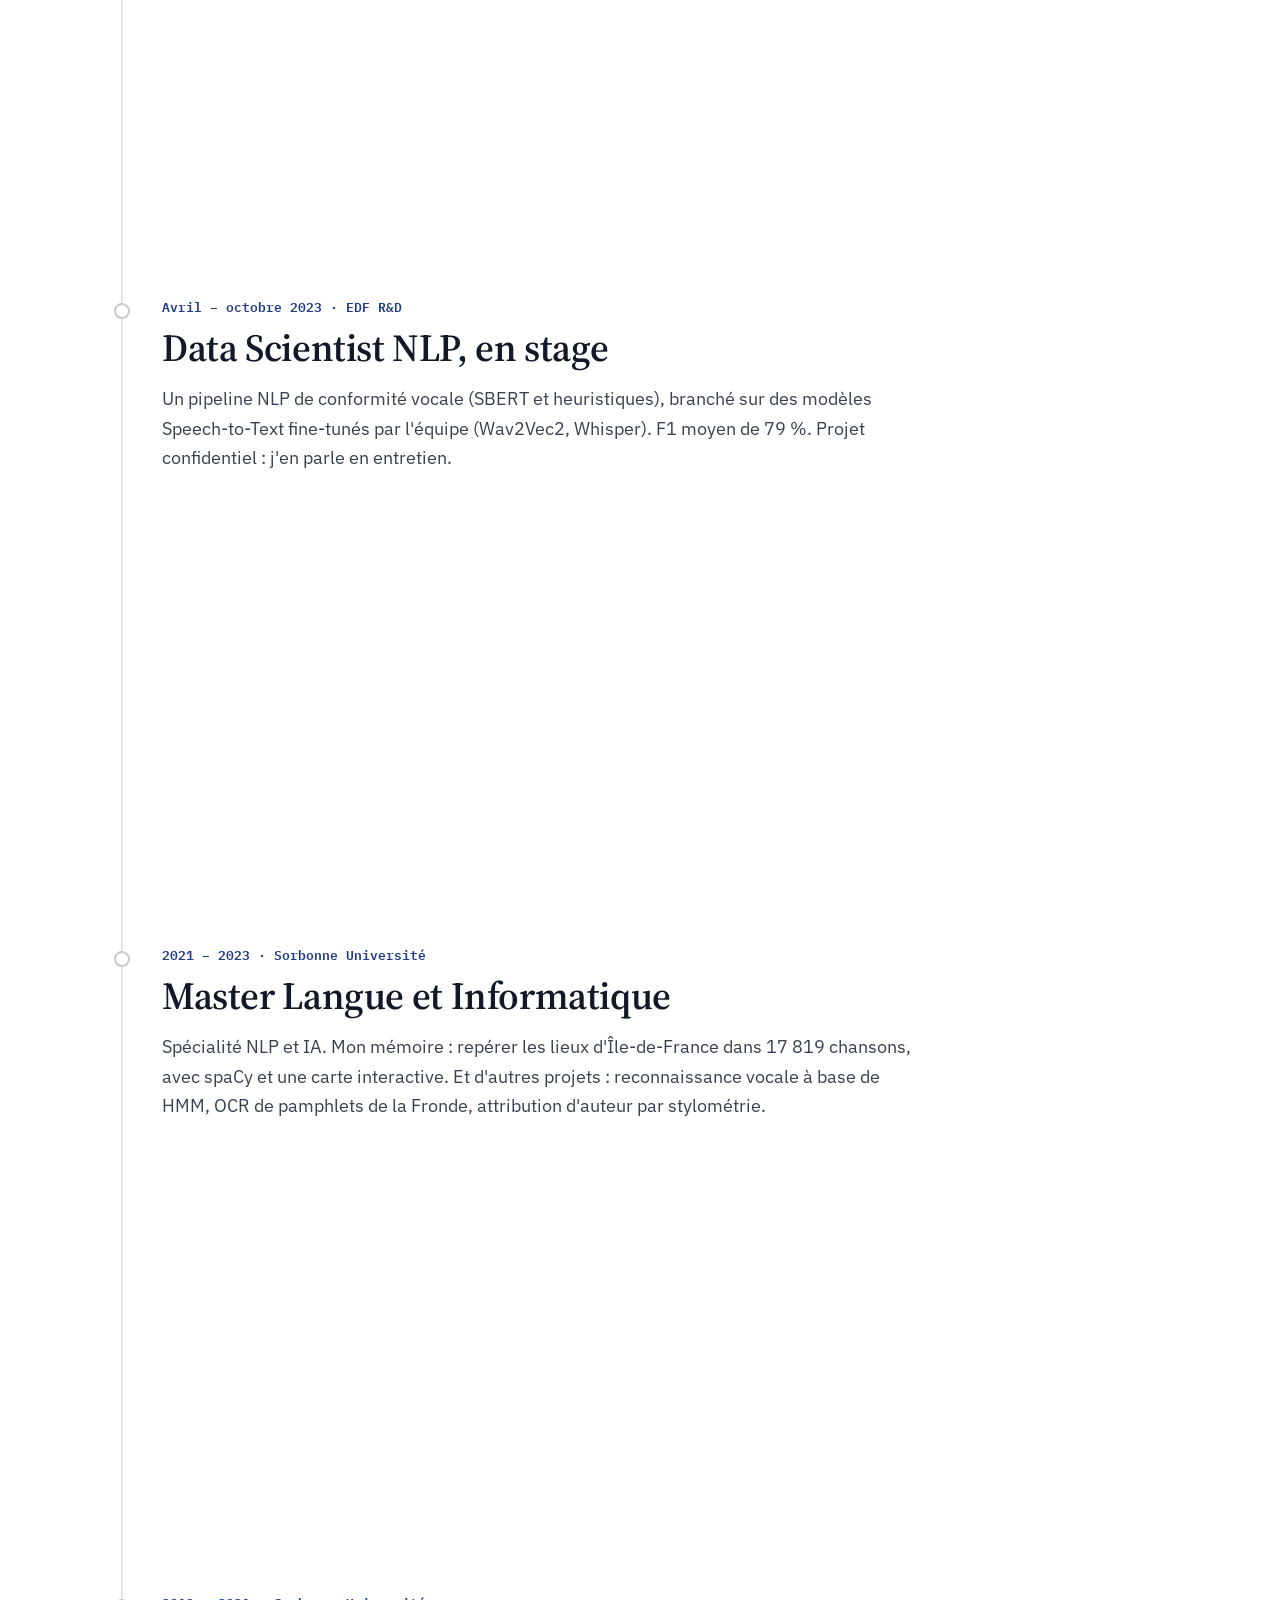
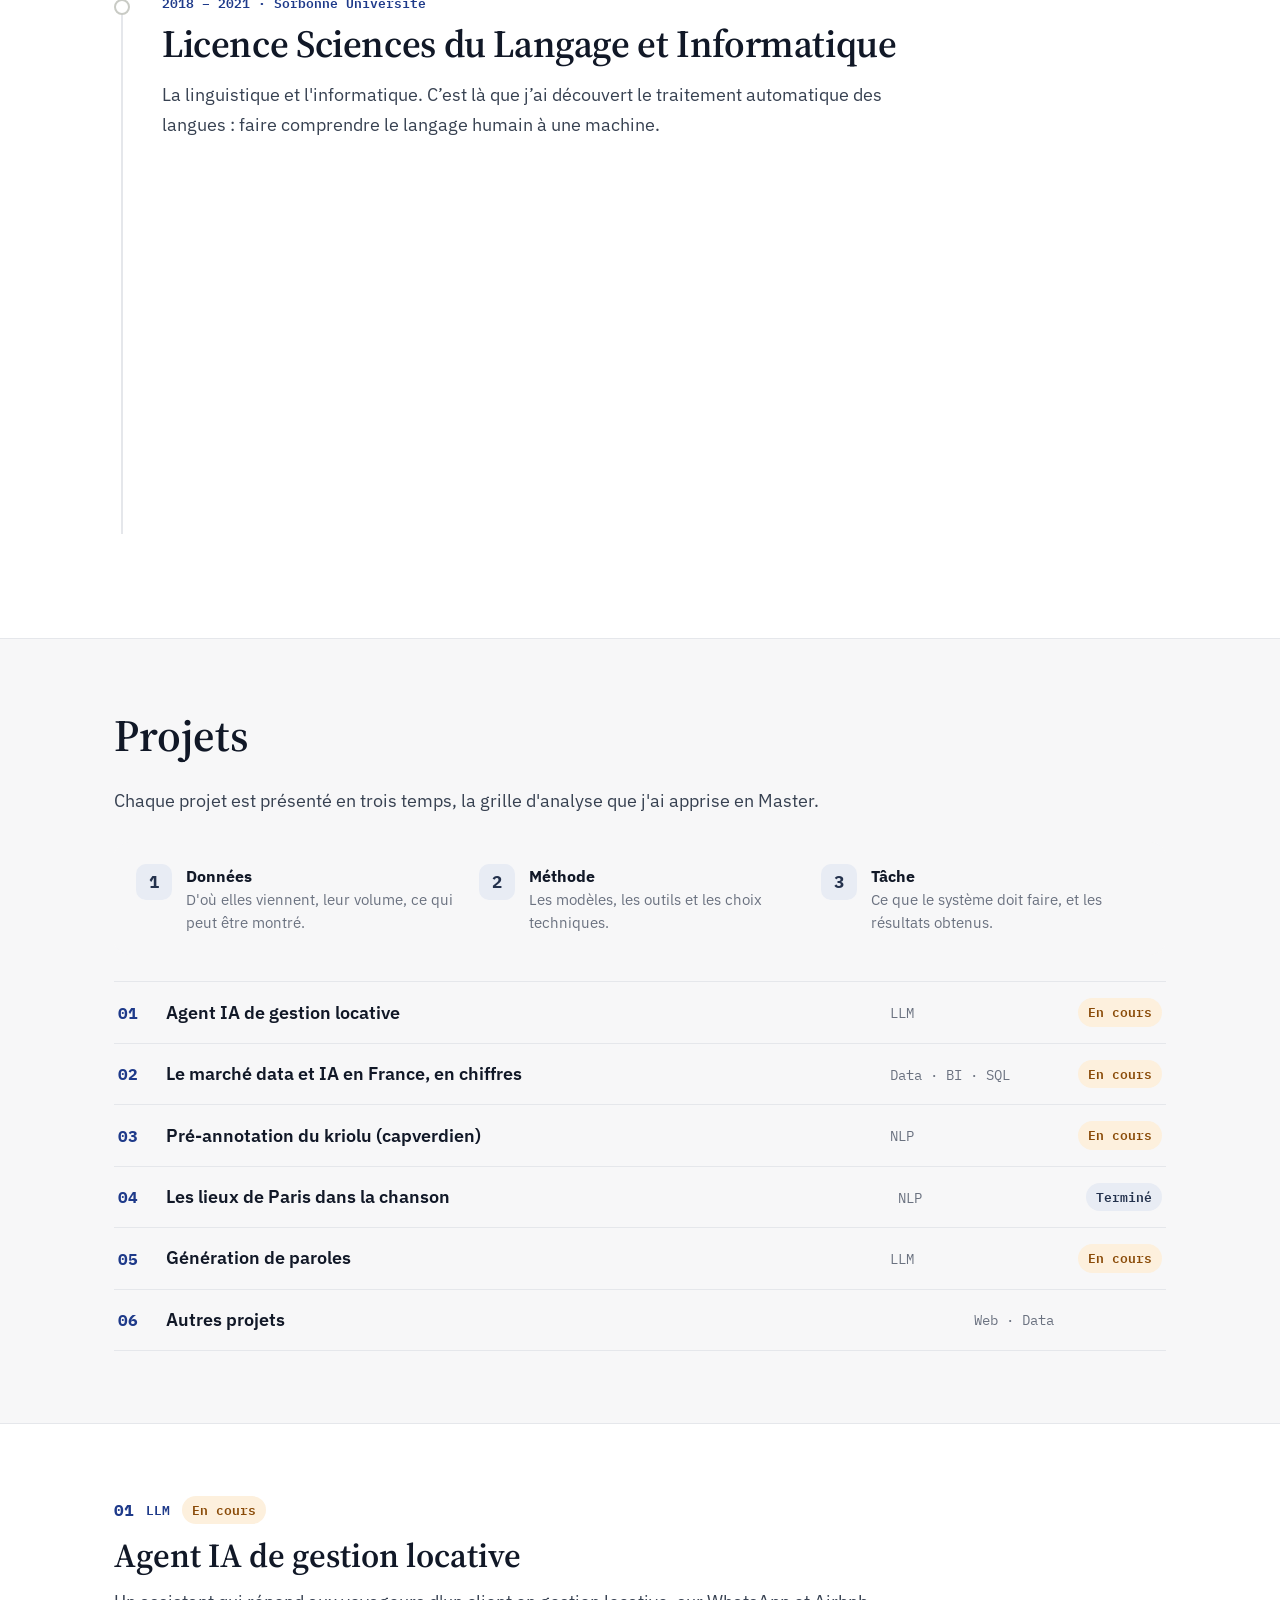
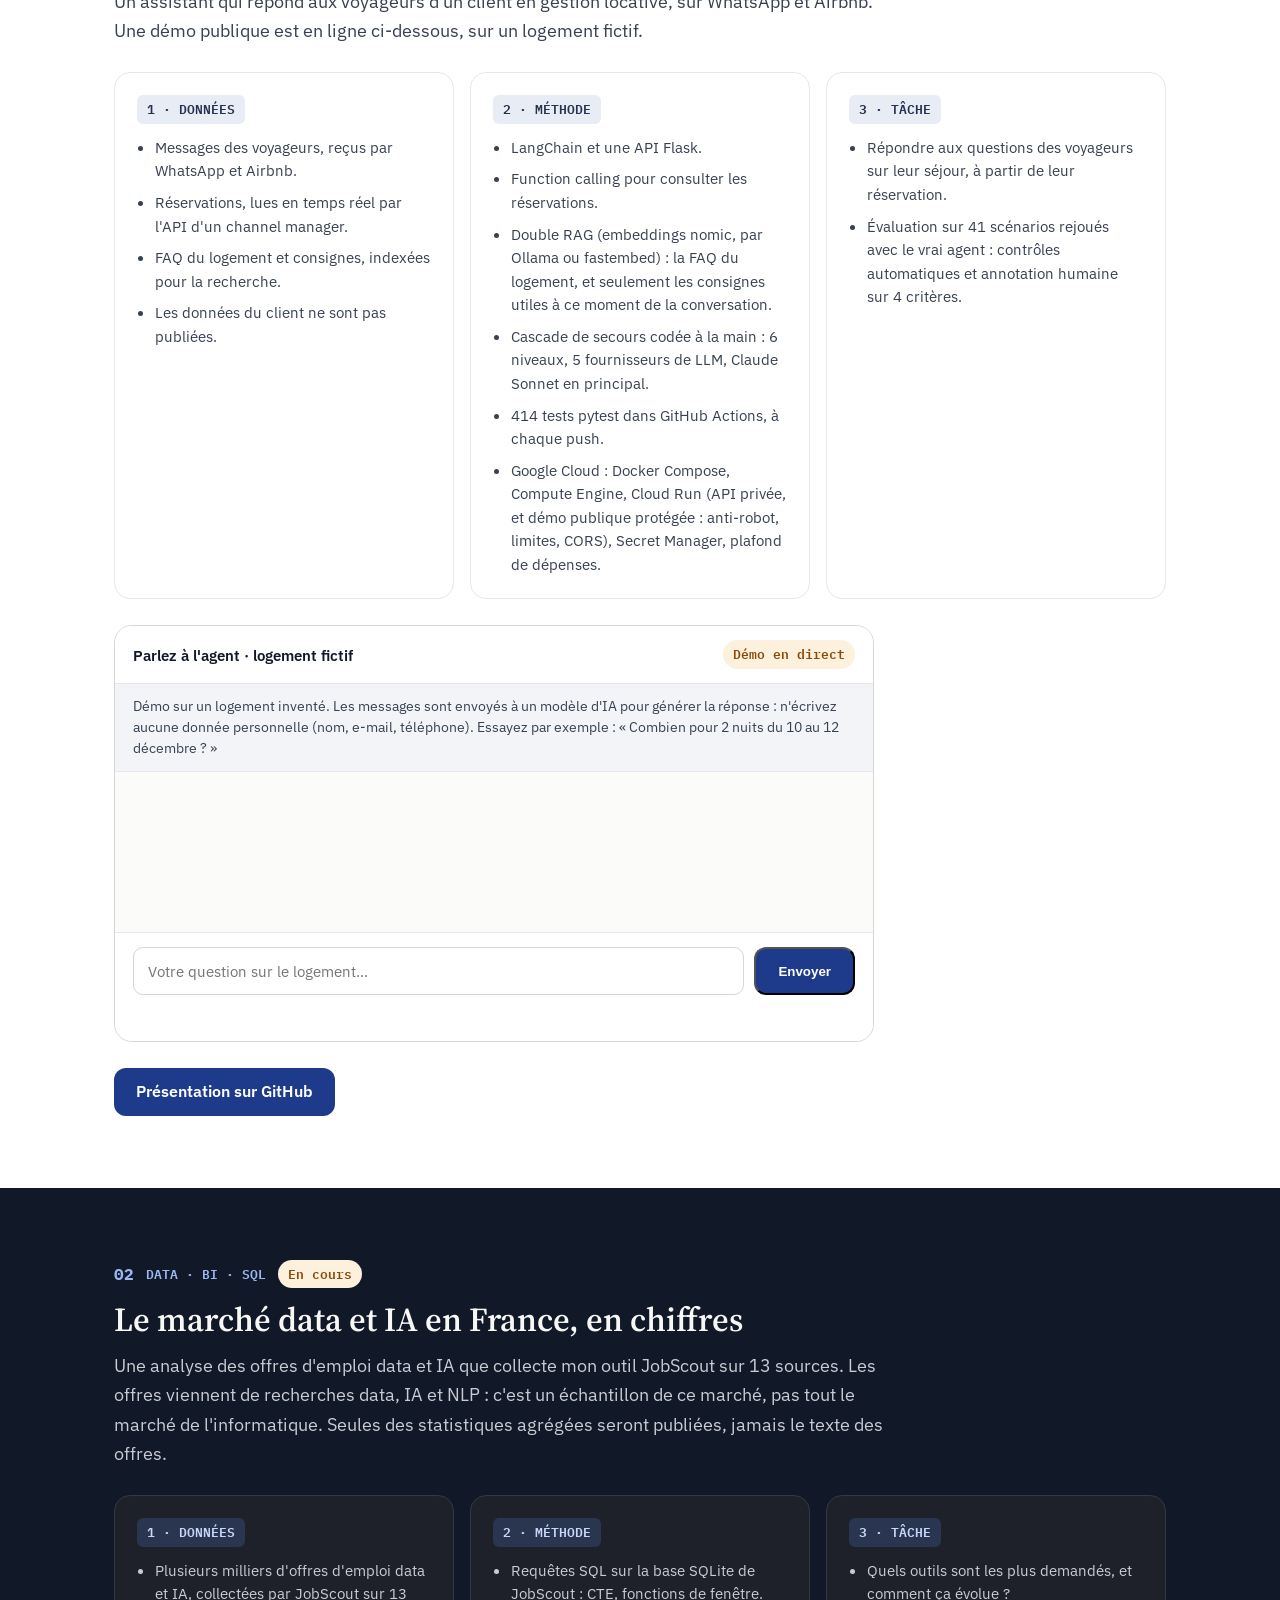
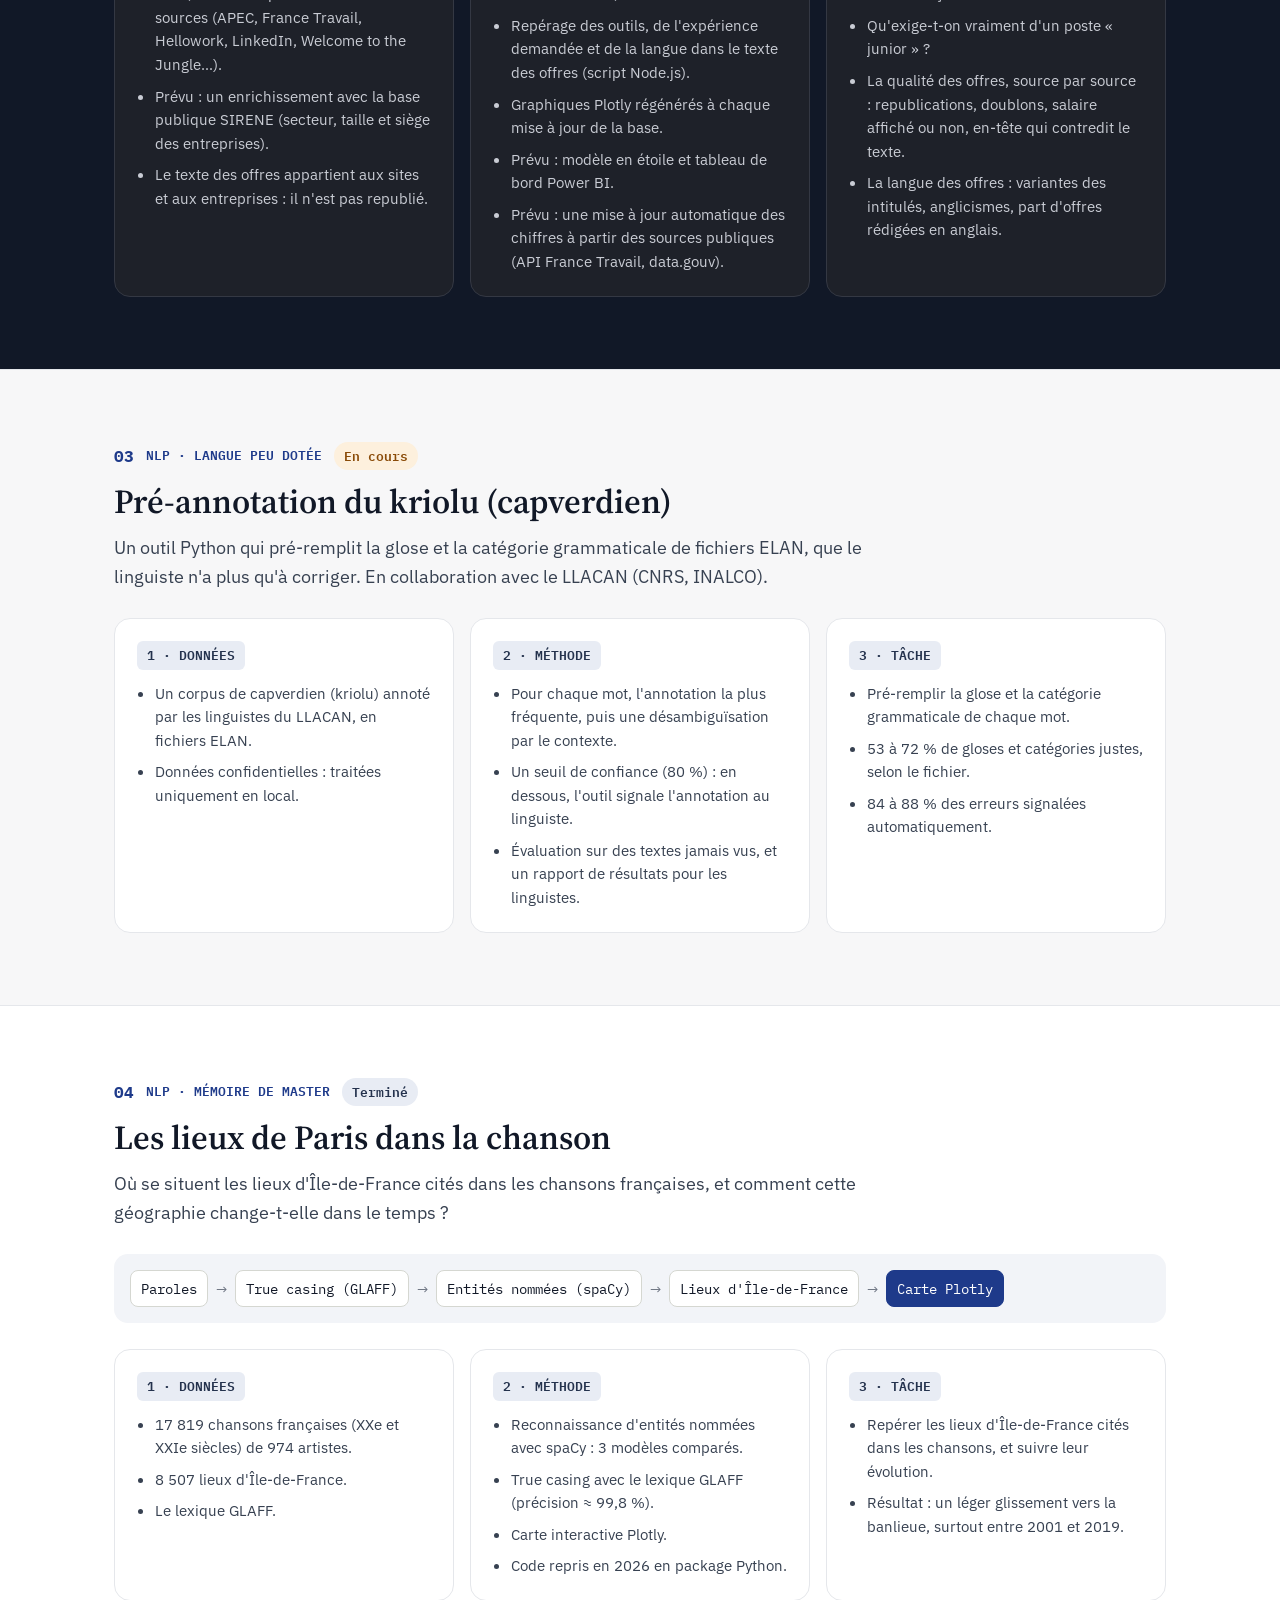
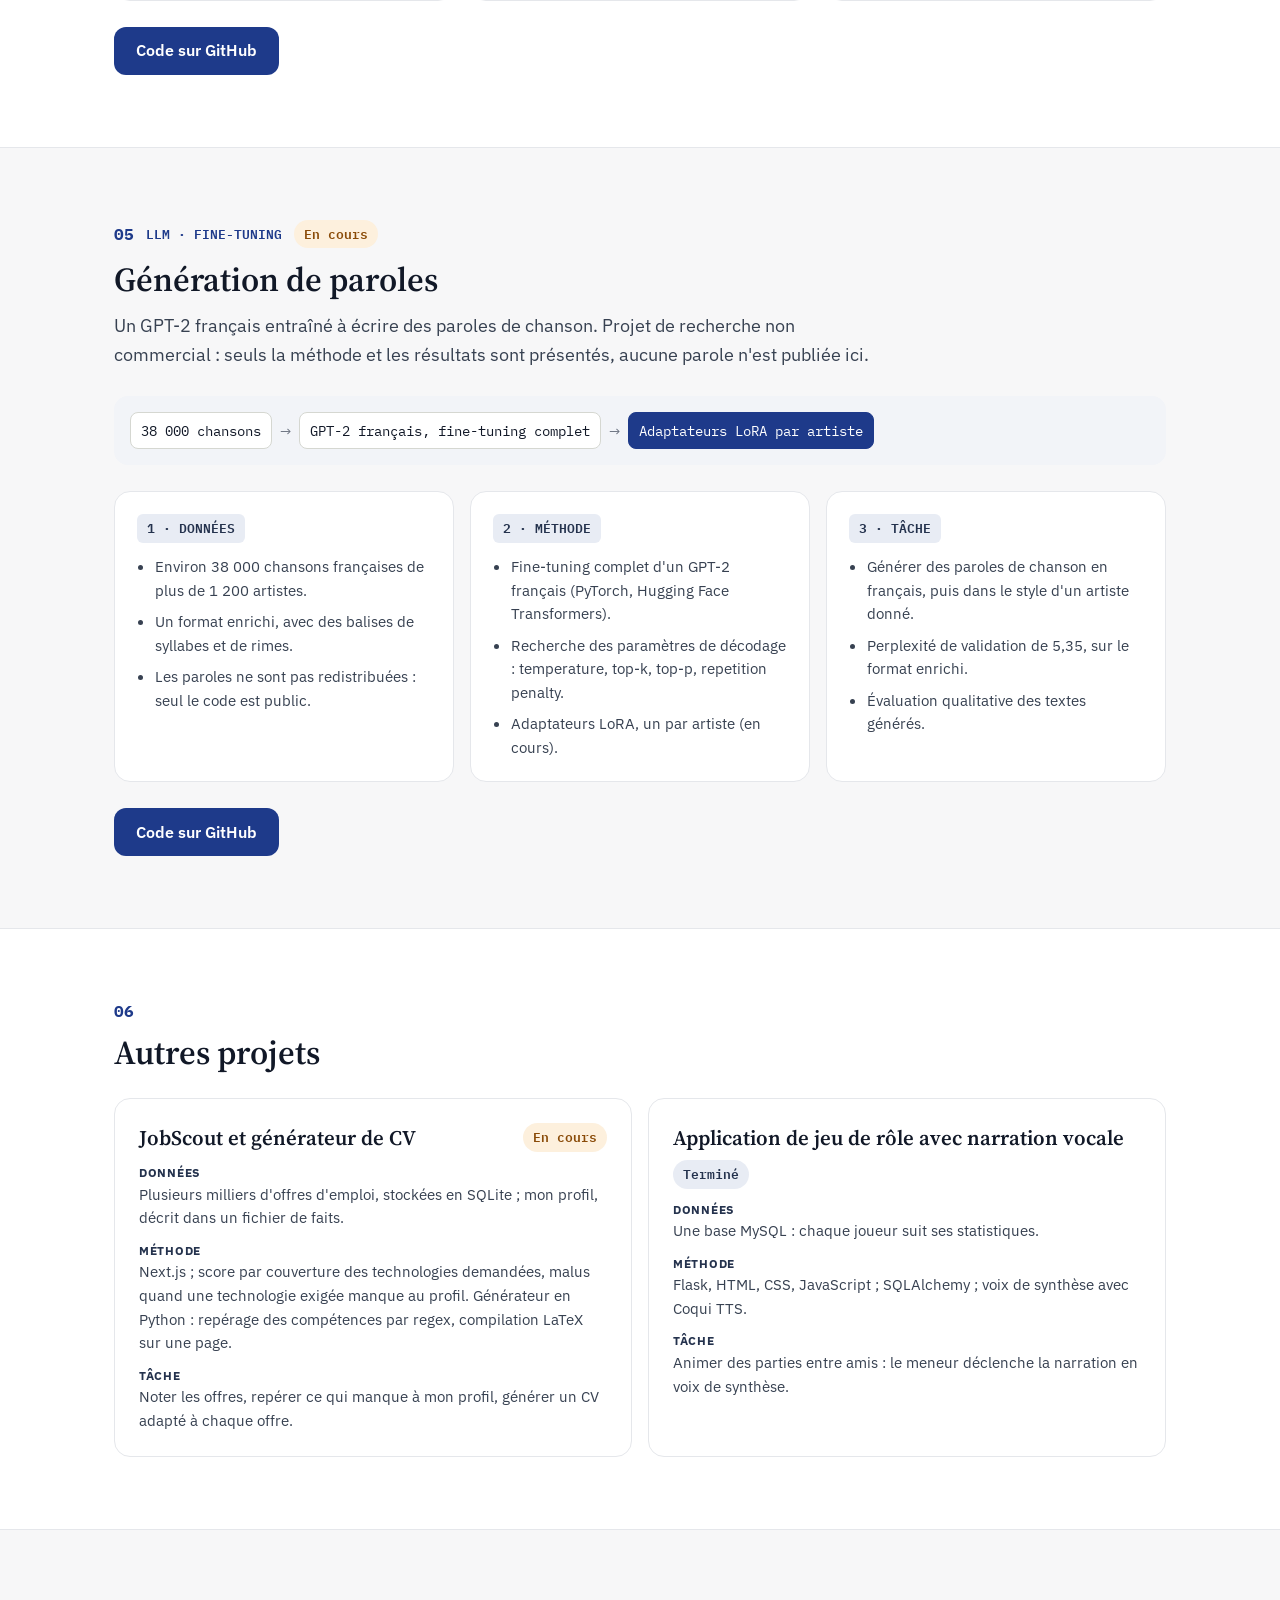
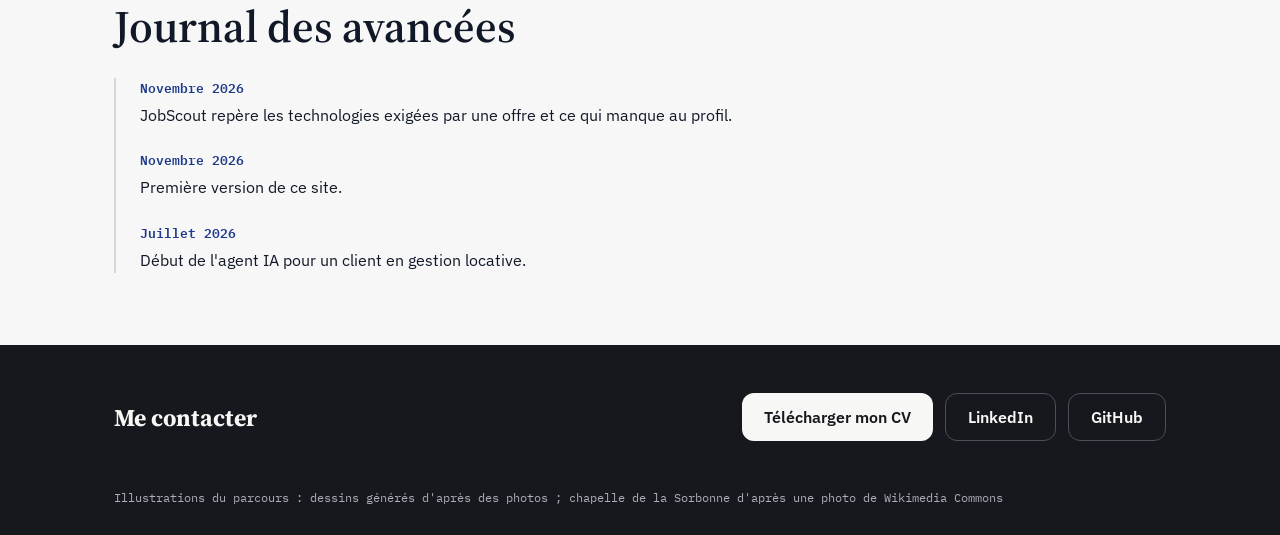
==== commit dfe8eebc: "Section marché : 3 graphiques filtrables, conclusions et rapports PDF" ====
--- a/index.html
+++ b/index.html
@@ -213,9 +213,10 @@
       <div class="col">
         <p class="col-label">2 · Méthode</p>
         <ul>
-          <li>Export de la base SQLite vers PostgreSQL.</li>
-          <li>Transformations en SQL : CTE, fonctions de fenêtre.</li>
-          <li>Modèle en étoile, tableau de bord Power BI.</li>
+          <li>Requêtes SQL sur la base SQLite de JobScout : CTE, fonctions de fenêtre.</li>
+          <li>Repérage des outils, de l'expérience demandée et de la langue dans le texte des offres (script Node.js).</li>
+          <li>Graphiques Plotly régénérés à chaque mise à jour de la base.</li>
+          <li>Prévu : modèle en étoile et tableau de bord Power BI.</li>
           <li>Prévu : une mise à jour automatique des chiffres à partir des sources publiques (API France Travail, data.gouv).</li>
         </ul>
       </div>
@@ -228,6 +229,28 @@
           <li>La langue des offres : variantes des intitulés, anglicismes, part d'offres rédigées en anglais.</li>
         </ul>
       </div>
+    </div>
+    <!-- Graphiques : data/marche/marche.js, généré et publié par JobScout après chaque scan
+         (scripts/marche). Plotly n'est chargé qu'à l'approche de la section. Sans données, le bloc reste masqué. -->
+    <div class="marche-graphes" hidden>
+      <div class="marche-barre">
+        <div class="marche-filtres" role="group" aria-label="Type de poste"></div>
+        <a class="marche-pdf" href="#" download>Télécharger le rapport complet (PDF)</a>
+      </div>
+      <p class="marche-chiffres" aria-live="polite"></p>
+      <div class="marche-grille">
+        <figure class="graphe" data-figure="outils" aria-label="Outils les plus cités dans les offres"></figure>
+        <figure class="graphe" data-figure="experience" aria-label="Expérience demandée dans les offres"></figure>
+        <figure class="graphe" data-figure="troisieme" aria-label="Évolution des outils les plus cités, mois par mois"></figure>
+        <div class="marche-synthese">
+          <h4>Conclusion</h4>
+          <div class="marche-conclusion"></div>
+          <h4>Les chiffres à retenir</h4>
+          <p class="marche-plus">Le rapport PDF va plus loin : outils propres à chaque type de poste, outils demandés ensemble, offres « junior » comparées à l'ensemble, qualité des offres site par site.</p>
+          <ul class="marche-faits"></ul>
+        </div>
+      </div>
+      <p class="marche-note">Chiffres agrégés uniquement : un outil ou un site cité dans moins de <span class="marche-seuil">5</span> offres n'est pas affiché. Type de poste déduit de l'intitulé de l'offre. Offres collectées avec <a href="https://github.com/latenightsbeats1208-pixel/jobscout">JobScout</a>, outil libre de Late Nights Tools (licence MIT) ; repérages, requêtes SQL, graphiques et conclusions : mon ajout.</p>
     </div>
   </div>
 </section>
@@ -391,6 +414,8 @@
 <script src="js/intro.js"></script>
 <script src="js/parcours.js"></script>
 <script src="js/demo.js" defer></script>
+<script src="data/marche/marche.js" defer></script>
+<script src="js/marche.js" defer></script>
 <script src="https://challenges.cloudflare.com/turnstile/v0/api.js?render=explicit&amp;onload=demoTurnstilePret" async defer></script>
 </body>
 </html>
--- a/css/style.css
+++ b/css/style.css
@@ -343,4 +343,35 @@
 .demo-pied { display: flex; flex-wrap: wrap; justify-content: space-between; align-items: center; gap: 10px; padding: 0 18px 14px; background: #fff; }
 .demo-etat { font-size: .85rem; color: var(--discret); min-height: 1.3em; }
 .demo-etat[data-type="erreur"] { color: #8A1C1C; font-weight: 600; }
-.demo-live .bulle img { display: block; max-width: 100%; height: auto; margin-top: 10px; border-radius: 10px; border: 1px solid var(--ligne); }+.demo-live .bulle img { display: block; max-width: 100%; height: auto; margin-top: 10px; border-radius: 10px; border: 1px solid var(--ligne); }
+/* Graphiques du projet « marché » (js/marche.js) */
+.marche-graphes { margin-top: 40px; }
+.marche-graphes[hidden] { display: none; }
+.marche-chiffres { color: #F7F7F5; font-family: var(--titre); font-size: 1.1rem; margin: 0 0 16px; }
+.marche-grille { display: grid; grid-template-columns: 1fr; gap: 20px; margin-bottom: 8px; }
+@media (min-width: 1000px) {
+  .marche-grille { grid-template-columns: repeat(3, minmax(0, 1fr)); align-items: start; }
+  .marche-synthese { grid-column: 1 / -1; }
+}
+.marche-barre { display: flex; flex-wrap: wrap; align-items: center; justify-content: space-between; gap: 12px; margin-bottom: 14px; }
+.marche-filtres { display: flex; flex-wrap: wrap; gap: 8px; }
+.marche-filtres button { font: inherit; font-size: .85rem; color: #C9CCD4; background: #1E2129; border: 1px solid #343843; border-radius: 999px; padding: 8px 14px; min-height: 40px; cursor: pointer; }
+.marche-filtres button:hover { border-color: var(--bleu-clair); color: #F7F7F5; }
+.marche-filtres button[aria-pressed="true"] { background: var(--bleu-clair); border-color: var(--bleu-clair); color: #16181D; font-weight: 600; }
+.marche-filtres button:focus-visible, .marche-pdf:focus-visible { outline: 2px solid var(--bleu-clair); outline-offset: 2px; }
+.marche-pdf { display: inline-flex; align-items: center; min-height: 40px; padding: 8px 16px; border-radius: 8px; background: var(--bleu); color: #fff; font-size: .85rem; font-weight: 600; text-decoration: none; }
+.marche-pdf:hover { background: var(--bleu-fonce); }
+.marche-synthese { padding: 18px 20px; background: #1E2129; border: 1px solid #343843; border-radius: 12px; color: #C9CCD4; }
+.marche-synthese h4 { margin: 0 0 8px; color: #F7F7F5; font-family: var(--titre); font-size: 1rem; }
+.marche-synthese h4:not(:first-child) { margin-top: 18px; }
+.marche-conclusion p { margin: 0 0 8px; color: #F7F7F5; line-height: 1.6; border-left: 3px solid var(--bleu-clair); padding-left: 12px; }
+.marche-conclusion .marche-vide { color: #9AA0AD; font-style: italic; border-left-color: #343843; }
+.marche-faits { margin: 0; padding-left: 18px; font-size: .9rem; line-height: 1.6; }
+.marche-plus { margin: 0 0 8px; font-size: .85rem; color: #9AA0AD; }
+@media (min-width: 1000px) { .marche-synthese { display: grid; grid-template-columns: 1fr 1fr; column-gap: 32px; } .marche-synthese h4:nth-of-type(2) { margin-top: 0; } .marche-synthese h4:nth-of-type(1) { grid-column: 1; grid-row: 1; } .marche-conclusion { grid-column: 1; grid-row: 2 / span 3; } .marche-synthese h4:nth-of-type(2), .marche-plus, .marche-faits { grid-column: 2; } }
+.marche-graphes .graphe { margin: 0; padding: 14px 12px 4px; background: #1E2129; border: 1px solid #343843; border-radius: 12px; min-height: 200px; min-width: 0; }
+.marche-note { color: #9AA0AD; font-size: .85rem; margin: 8px 0 0; }
+.marche-note a { color: var(--bleu-clair); }
+.marche-sql { margin: 4px 0 8px; }
+.marche-sql summary { cursor: pointer; color: var(--bleu-clair); font-size: .85rem; min-height: 32px; display: flex; align-items: center; }
+.marche-sql pre { margin: 6px 0 0; padding: 10px 12px; background: #16181D; border: 1px solid #343843; border-radius: 8px; color: #C9CCD4; font-family: var(--mono); font-size: .75rem; line-height: 1.5; overflow-x: auto; white-space: pre; }
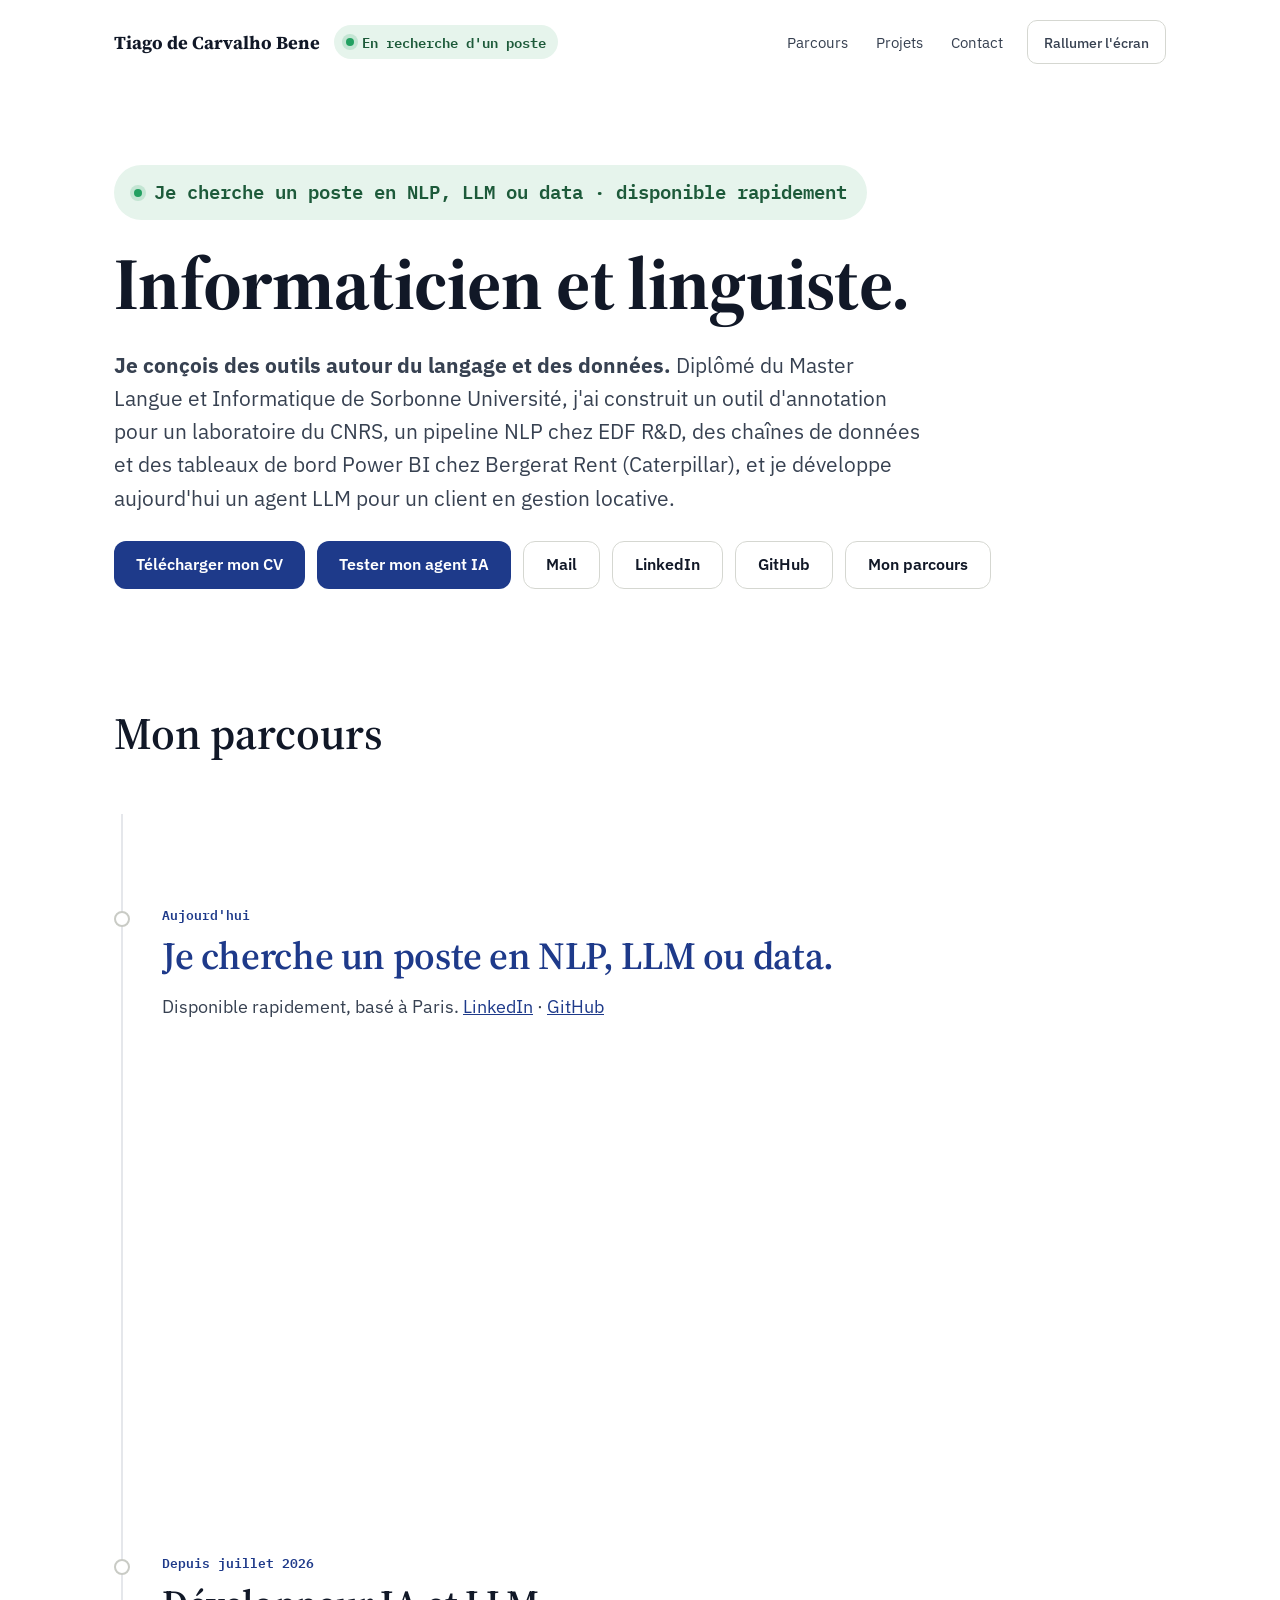
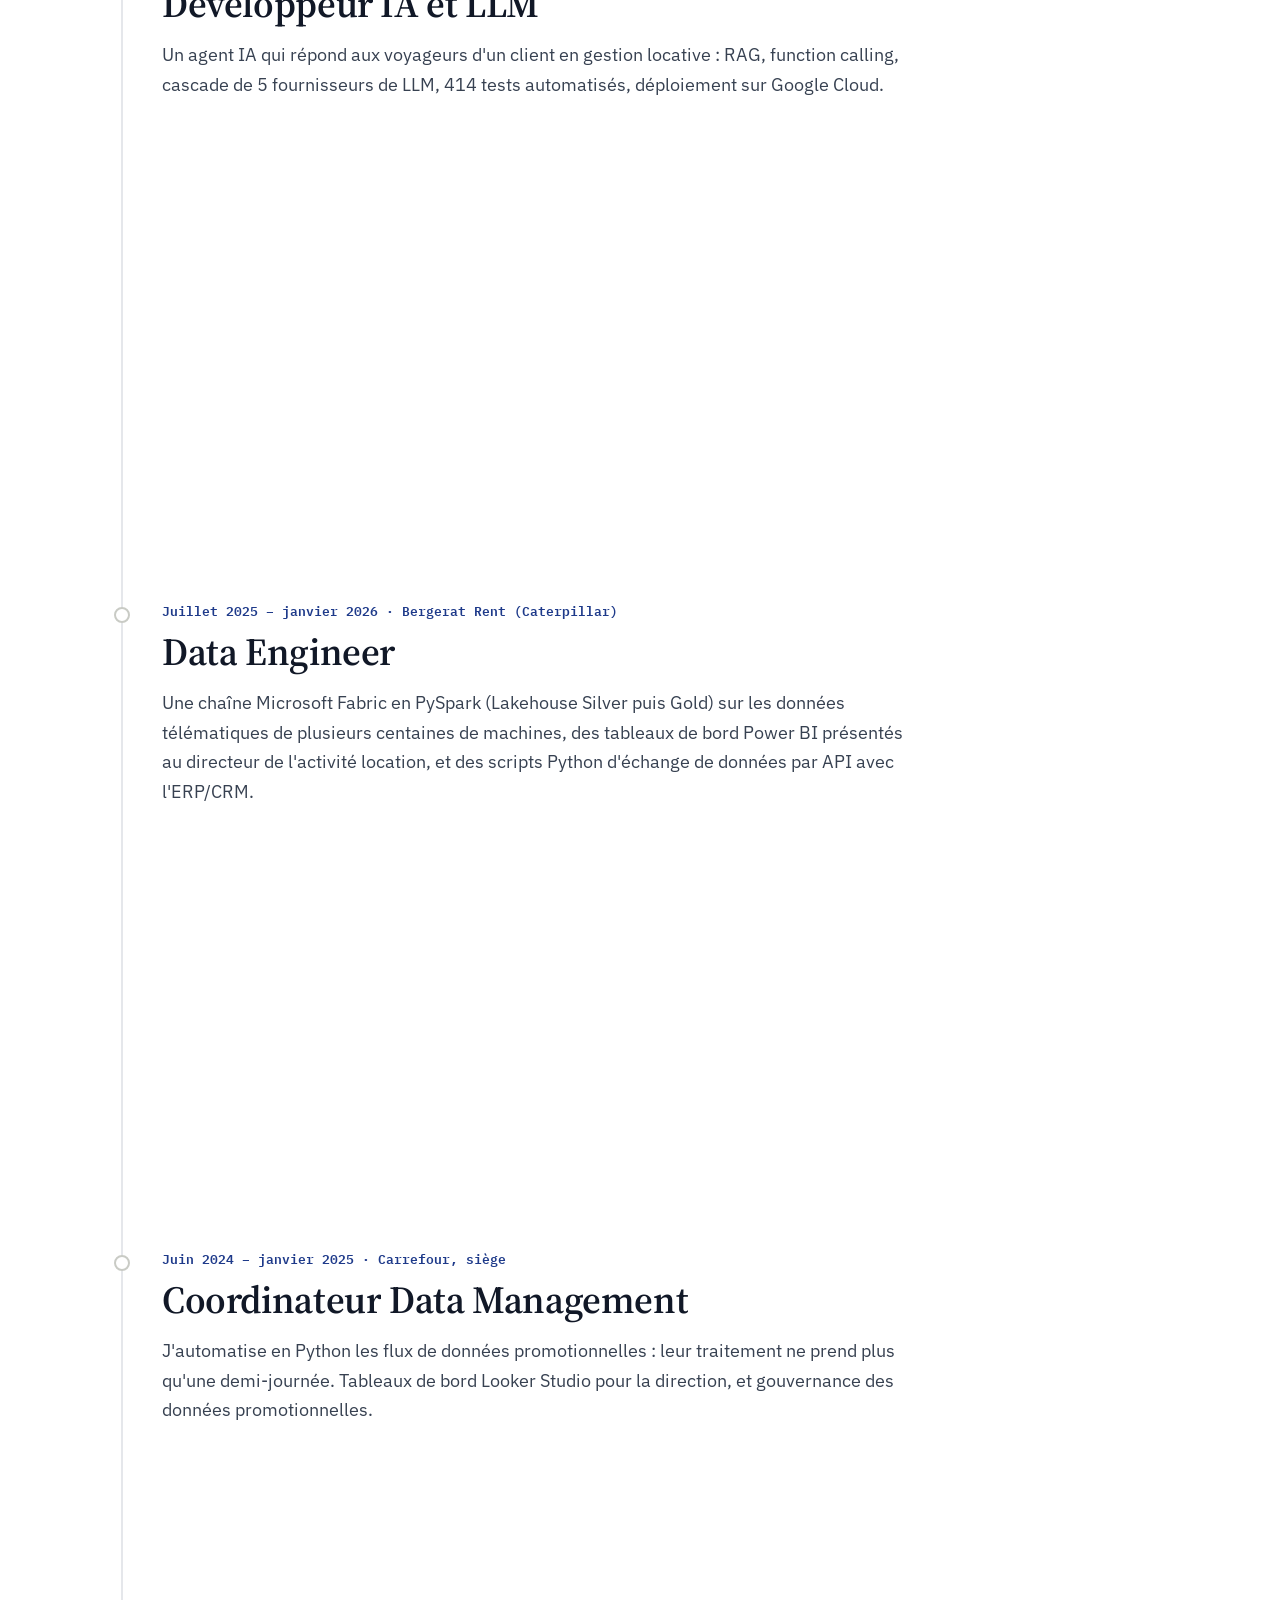
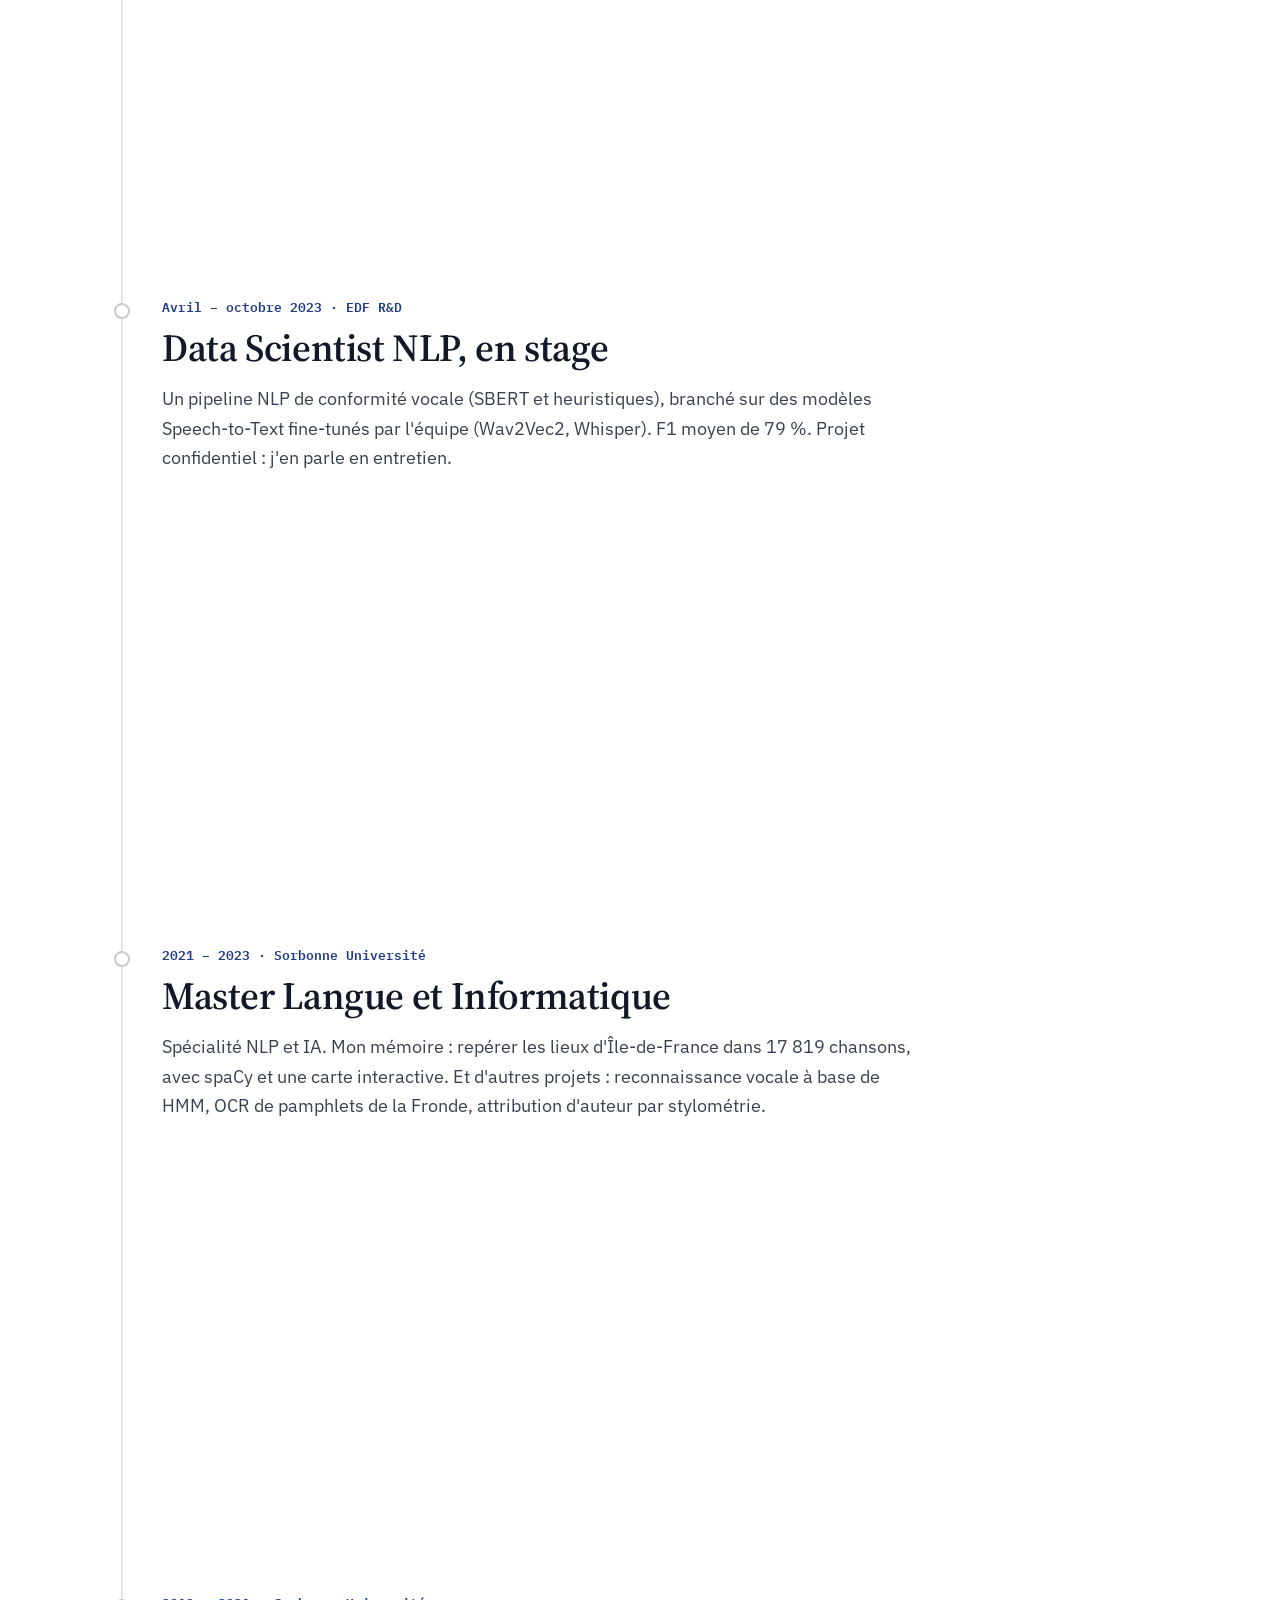
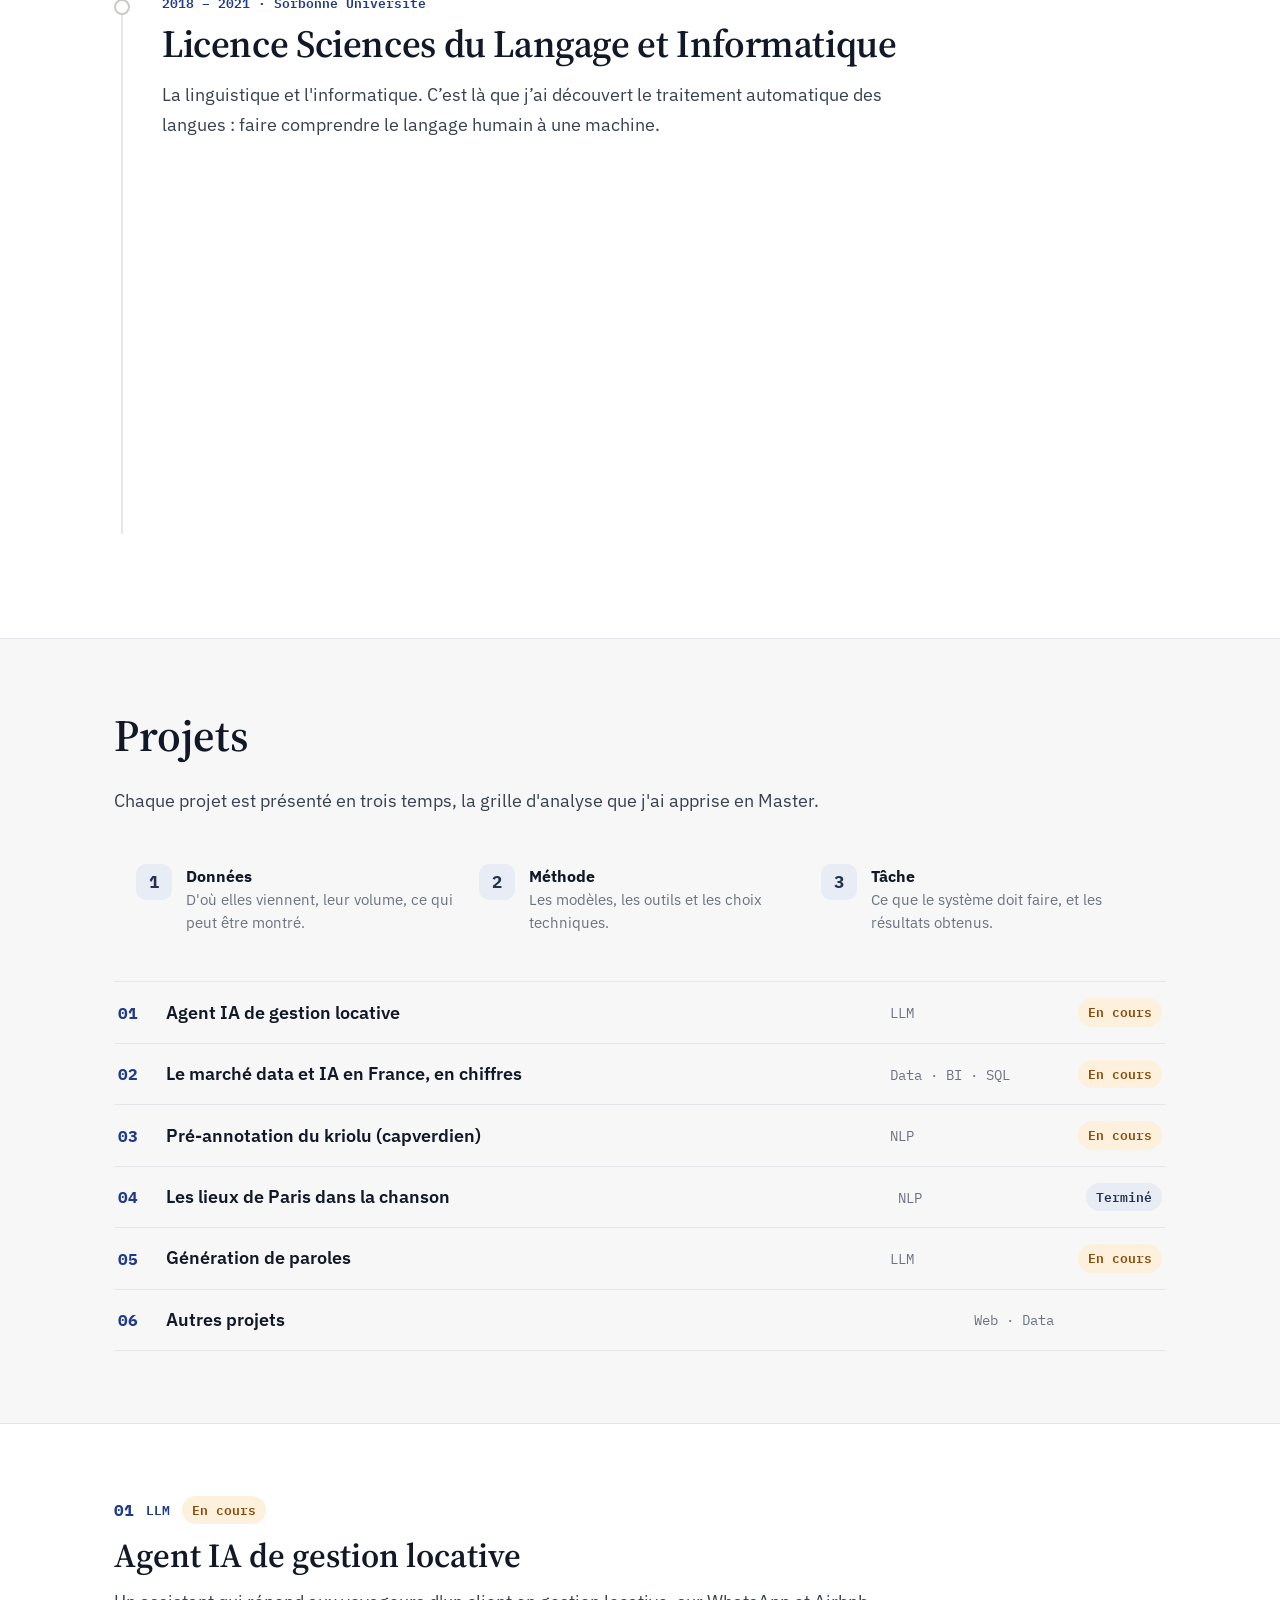
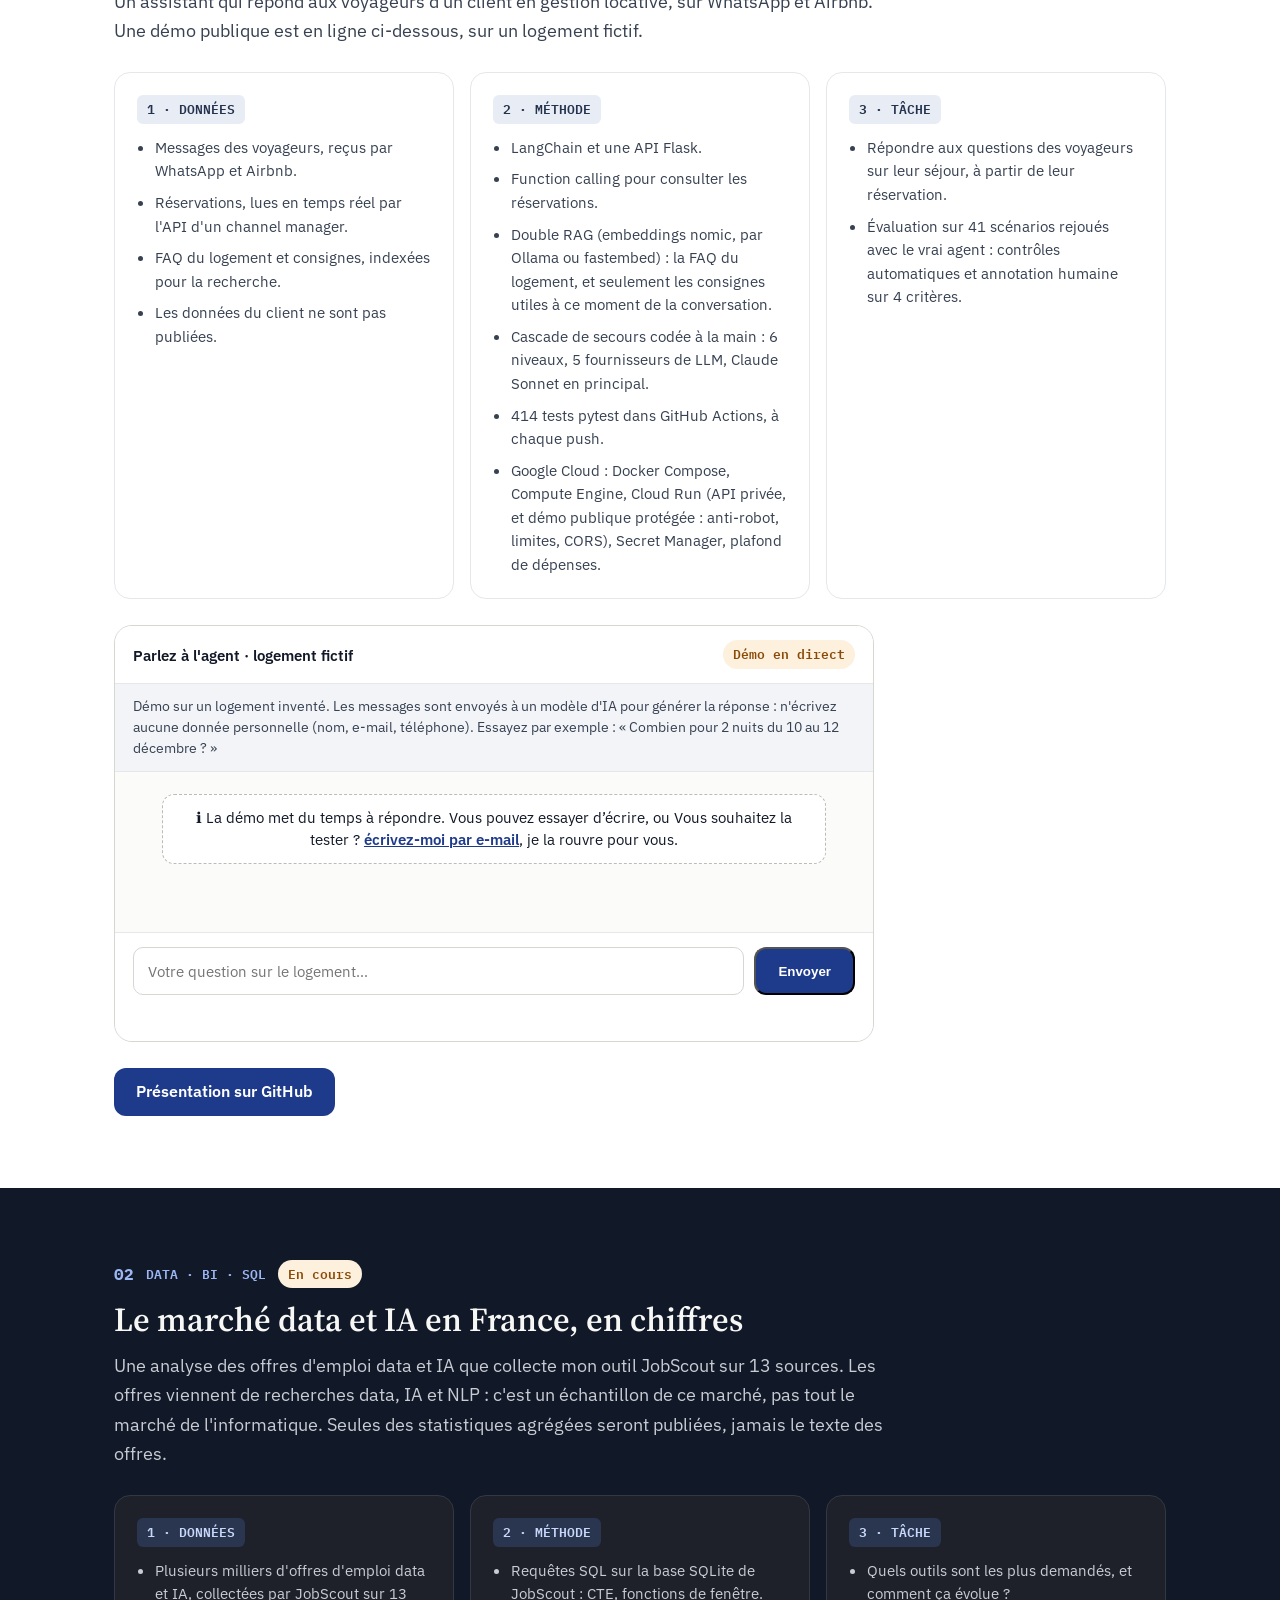
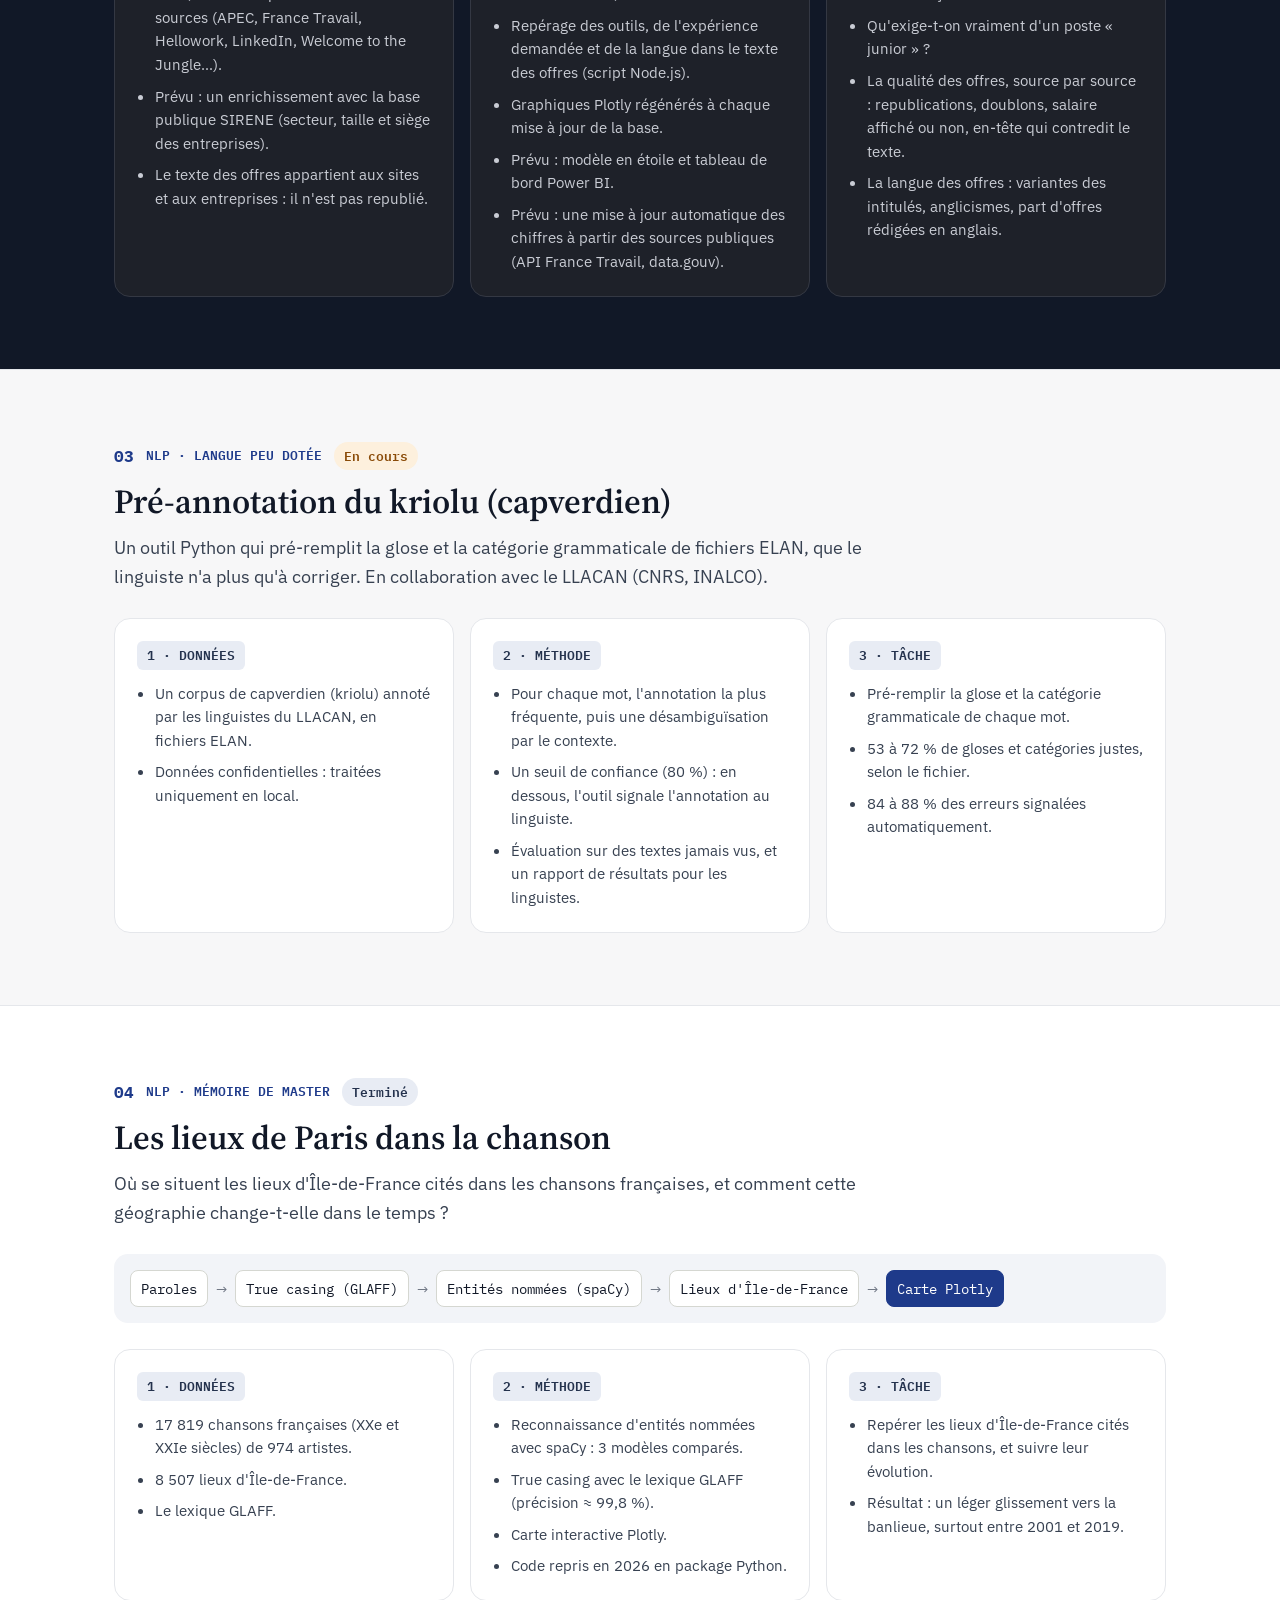
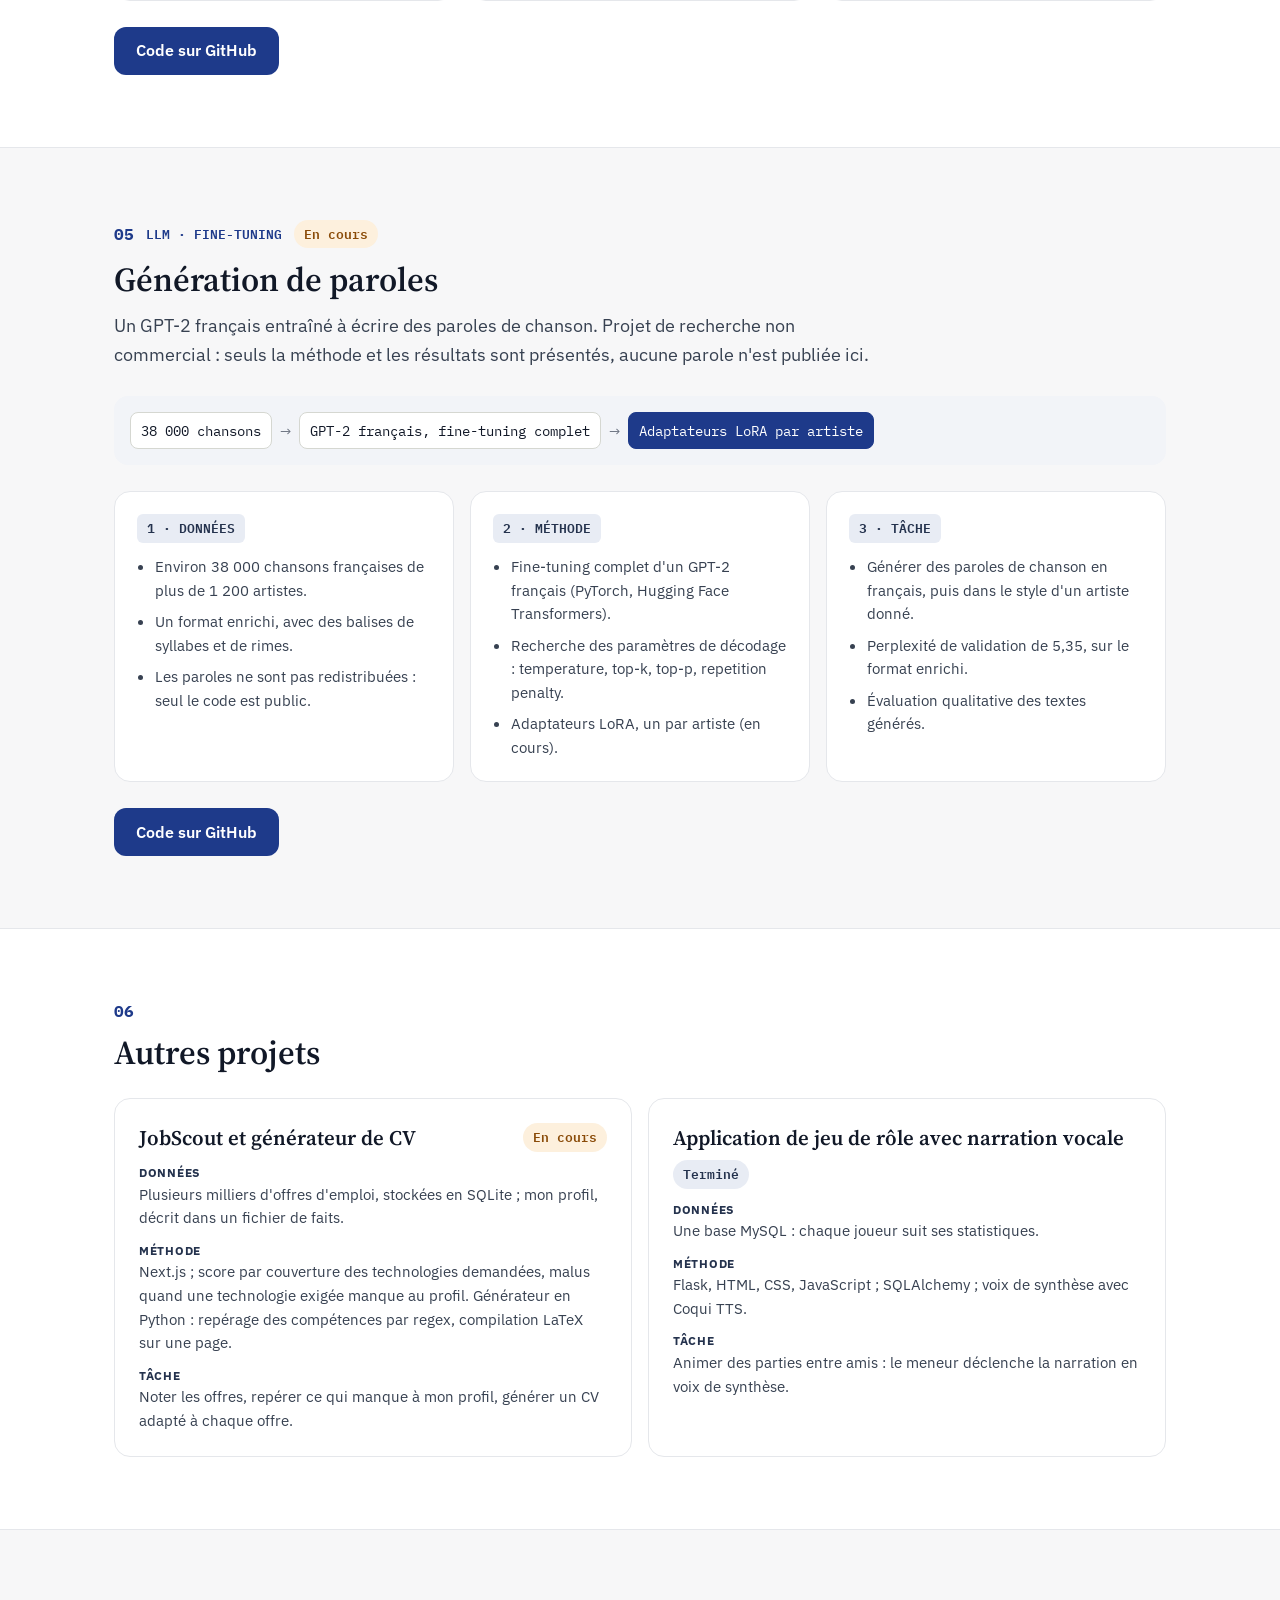
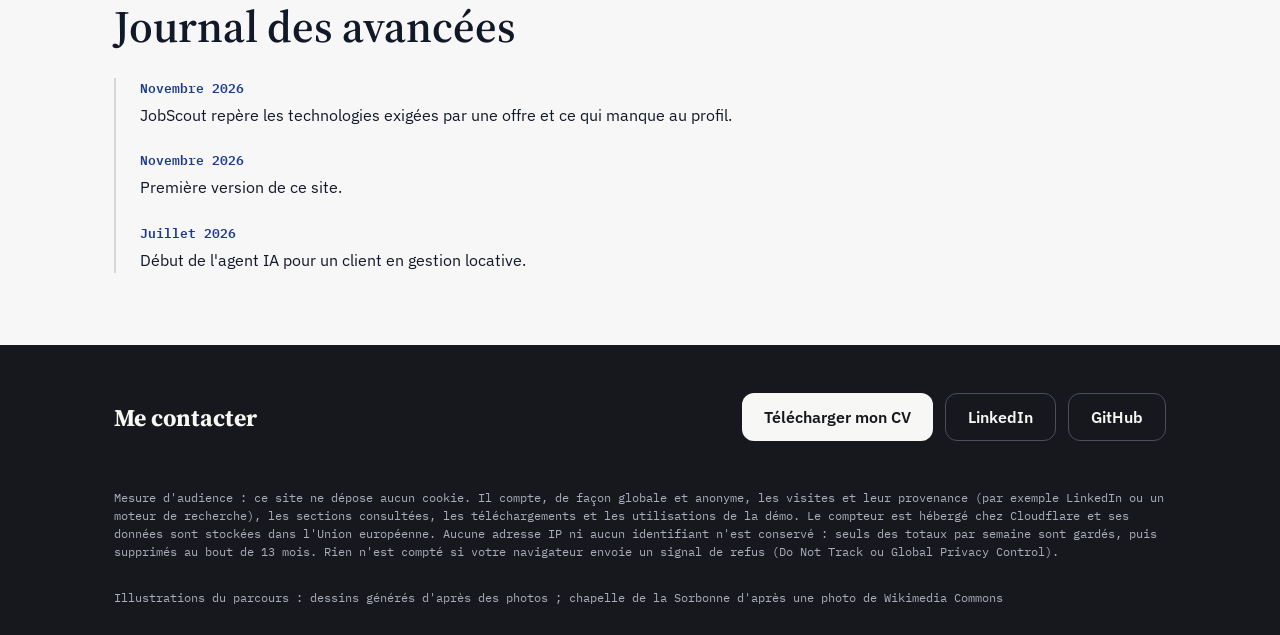
==== commit 30c8a267: "Mesure d'audience sans cookie (compteur Cloudflare Workers + D1 UE)" ====
--- a/index.html
+++ b/index.html
@@ -407,13 +407,16 @@
       <a class="btn btn-contour" href="https://github.com/Tiiiagooo" target="_blank" rel="noopener noreferrer">GitHub<span class="sr-only"> (nouvel onglet)</span></a>
     </div>
   </div>
+  <p class="credits">Mesure d'audience : ce site ne dépose aucun cookie. Il compte, de façon globale et anonyme, les visites et leur provenance (par exemple LinkedIn ou un moteur de recherche), les sections consultées, les téléchargements et les utilisations de la démo. Le compteur est hébergé chez Cloudflare et ses données sont stockées dans l'Union européenne. Aucune adresse IP ni aucun identifiant n'est conservé : seuls des totaux par semaine sont gardés, puis supprimés au bout de 13 mois. Rien n'est compté si votre navigateur envoie un signal de refus (Do Not Track ou Global Privacy Control).</p>
   <p class="credits">Illustrations du parcours : dessins générés d'après des photos ; chapelle de la Sorbonne d'après une photo de Wikimedia Commons <!-- [À COMPLÉTER AVANT DE POUSSER] auteur et licence de la photo d'origine (ex. : « photo de X, CC BY 3.0 ») --></p>
 </footer>
 
 
 <script src="js/intro.js"></script>
 <script src="js/parcours.js"></script>
-<script src="js/demo.js" defer></script>
+<!-- Mesure d'audience sans cookie (js/mesure.js) : data-url = adresse du Worker « compteur-portfolio ». -->
+<script src="js/mesure.js?v=1" data-url="https://compteur-portfolio.tiiiagooo.workers.dev" defer></script>
+<script src="js/demo.js?v=2" defer></script>
 <script src="data/marche/marche.js" defer></script>
 <script src="js/marche.js" defer></script>
 <script src="https://challenges.cloudflare.com/turnstile/v0/api.js?render=explicit&amp;onload=demoTurnstilePret" async defer></script>
--- a/css/style.css
+++ b/css/style.css
@@ -375,3 +375,6 @@
 .marche-sql { margin: 4px 0 8px; }
 .marche-sql summary { cursor: pointer; color: var(--bleu-clair); font-size: .85rem; min-height: 32px; display: flex; align-items: center; }
 .marche-sql pre { margin: 6px 0 0; padding: 10px 12px; background: #16181D; border: 1px solid #343843; border-radius: 8px; color: #C9CCD4; font-family: var(--mono); font-size: .75rem; line-height: 1.5; overflow-x: auto; white-space: pre; }
+/* Démo : annonce d'état (ouverte, fermée, limite) avant le premier message */
+.demo-annonce { margin: 0 auto; padding: 12px 16px; max-width: 92%; font-size: .92rem; line-height: 1.5; color: var(--encre); background: #fff; border: 1px dashed #B9BDB5; border-radius: 12px; text-align: center; }
+.demo-annonce a { font-weight: 600; }
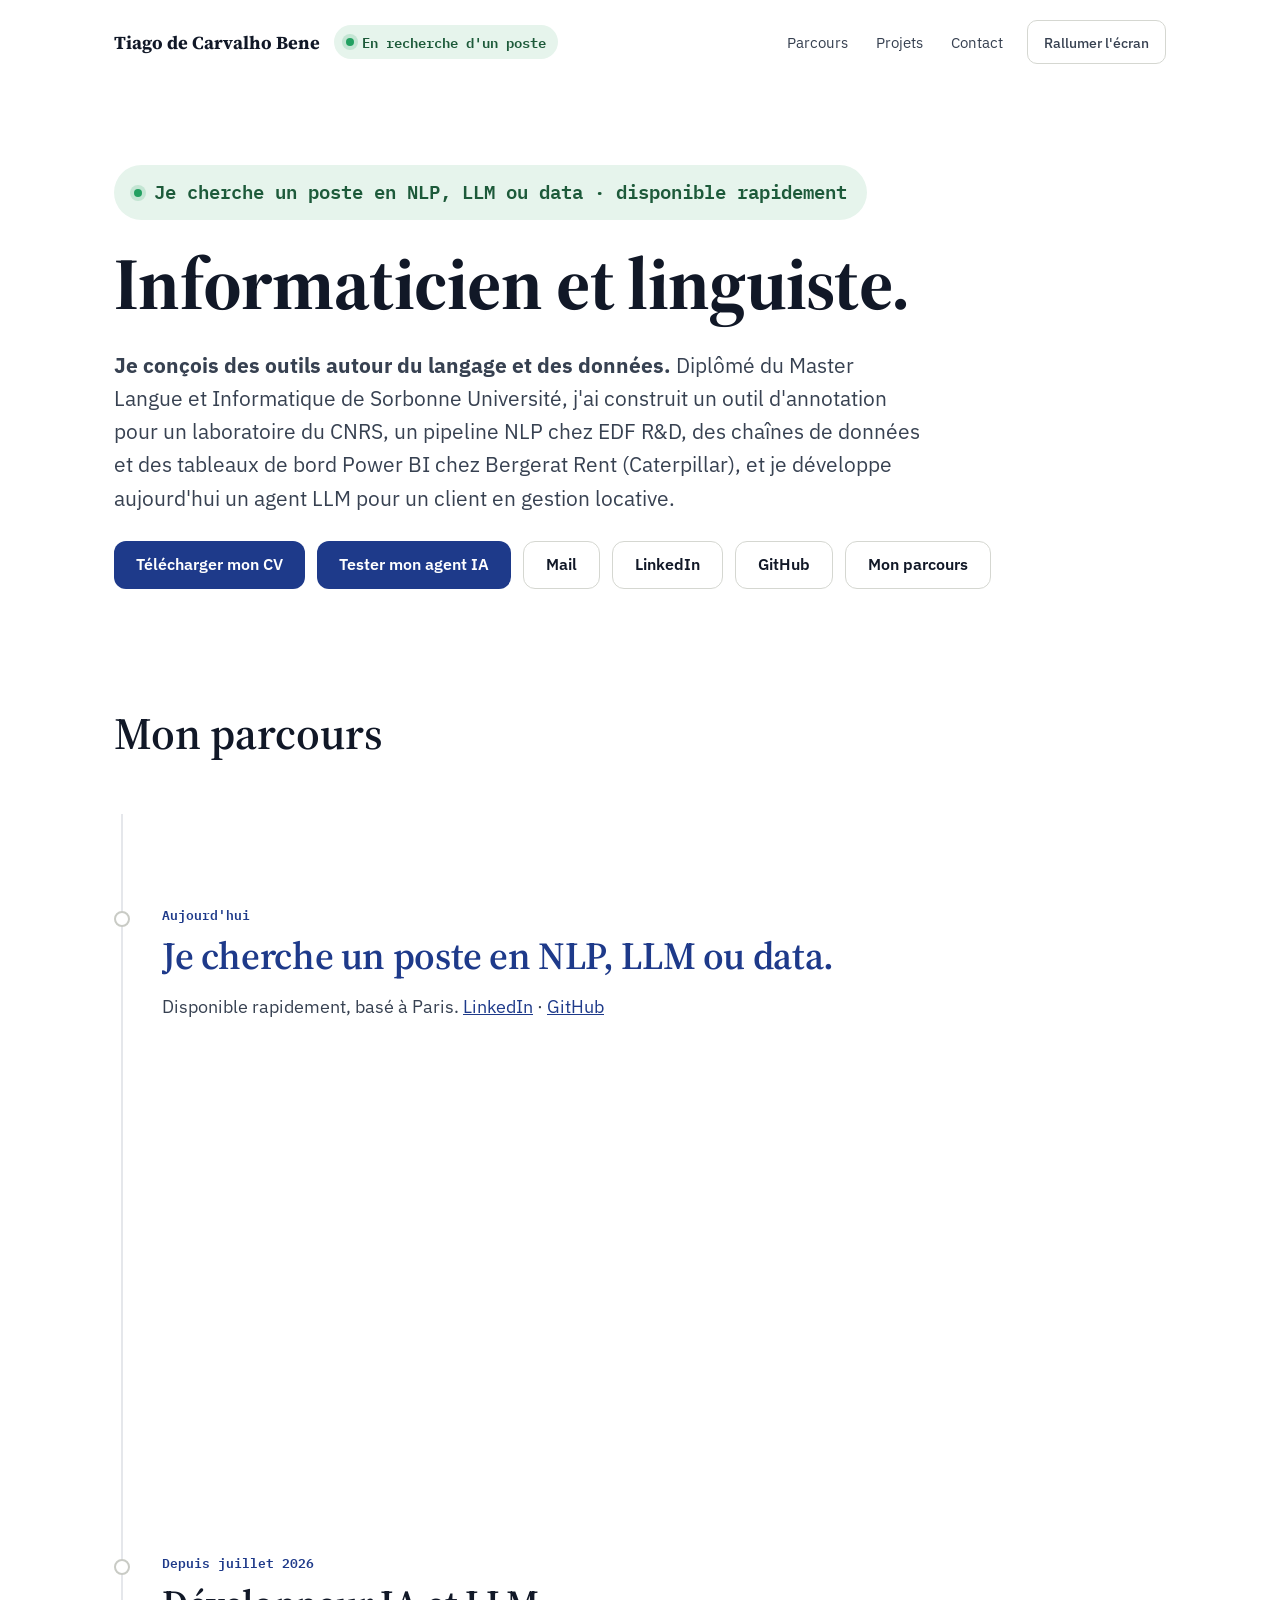
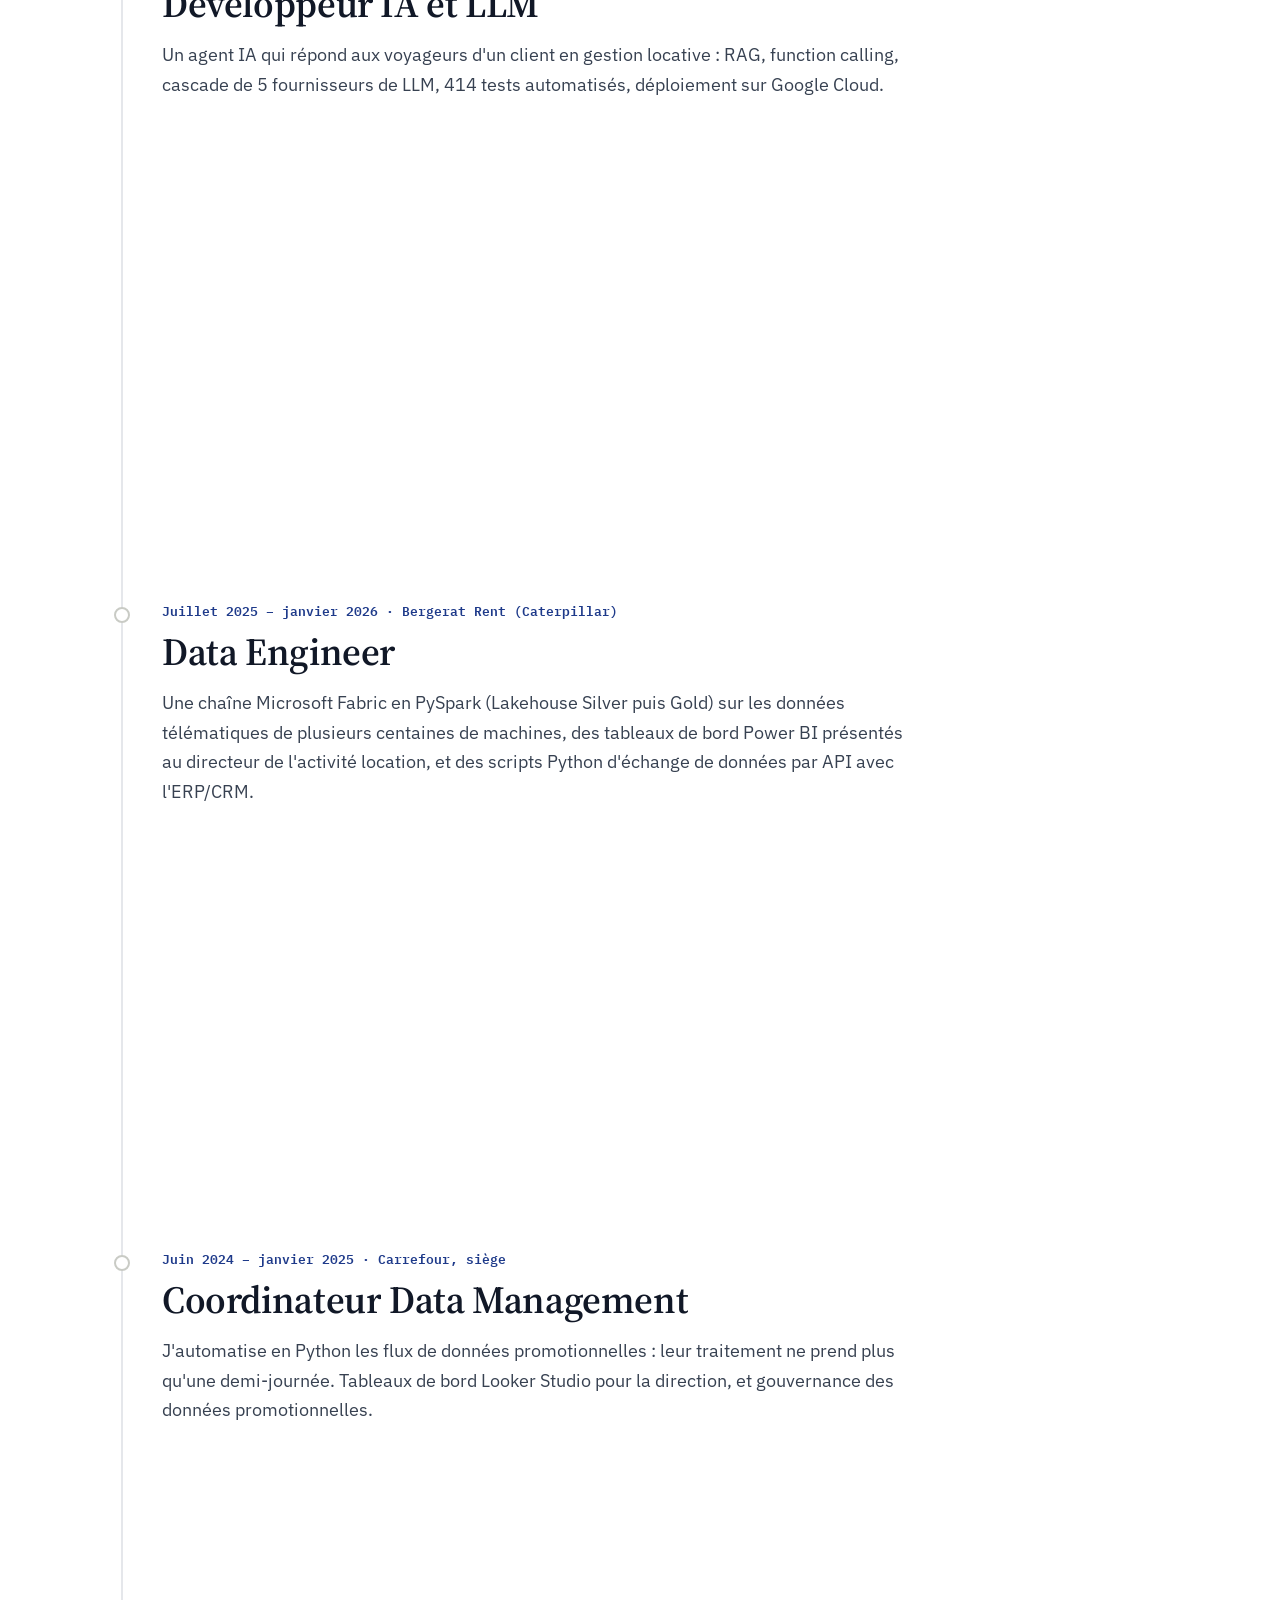
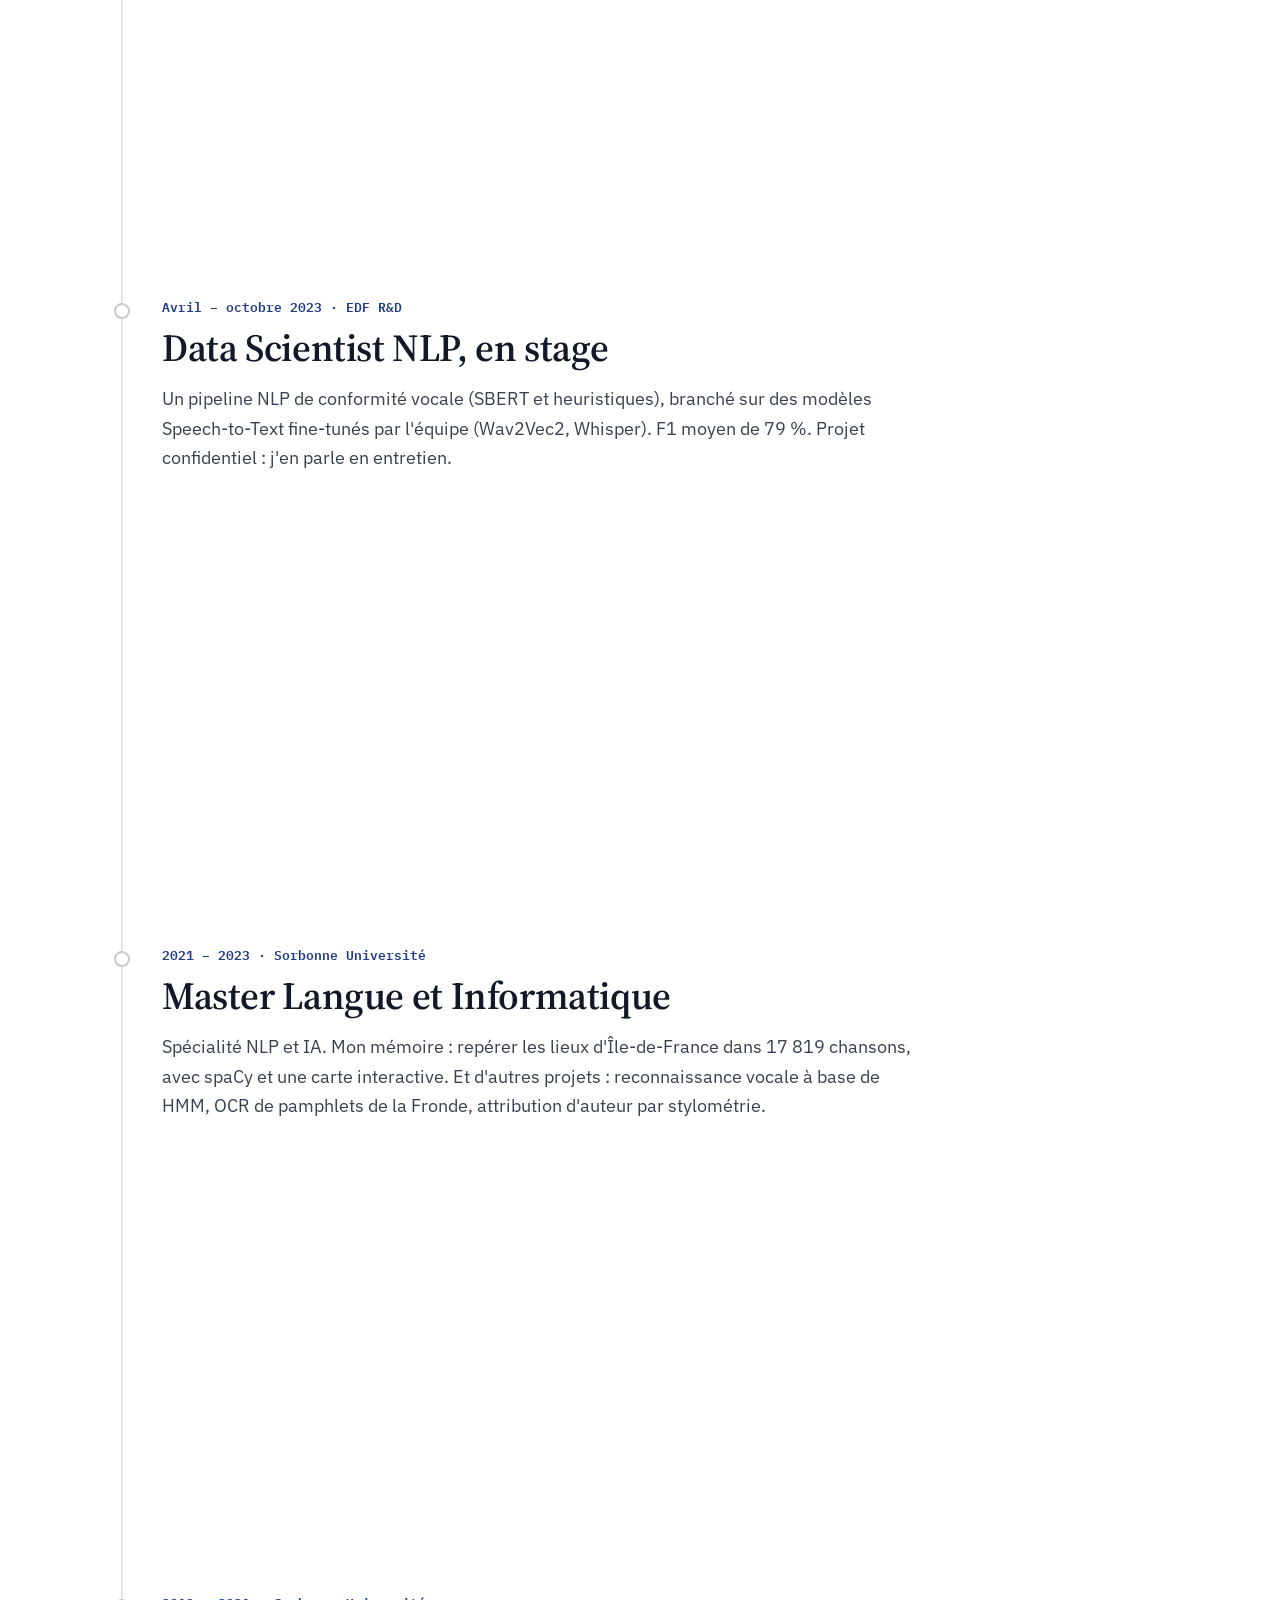
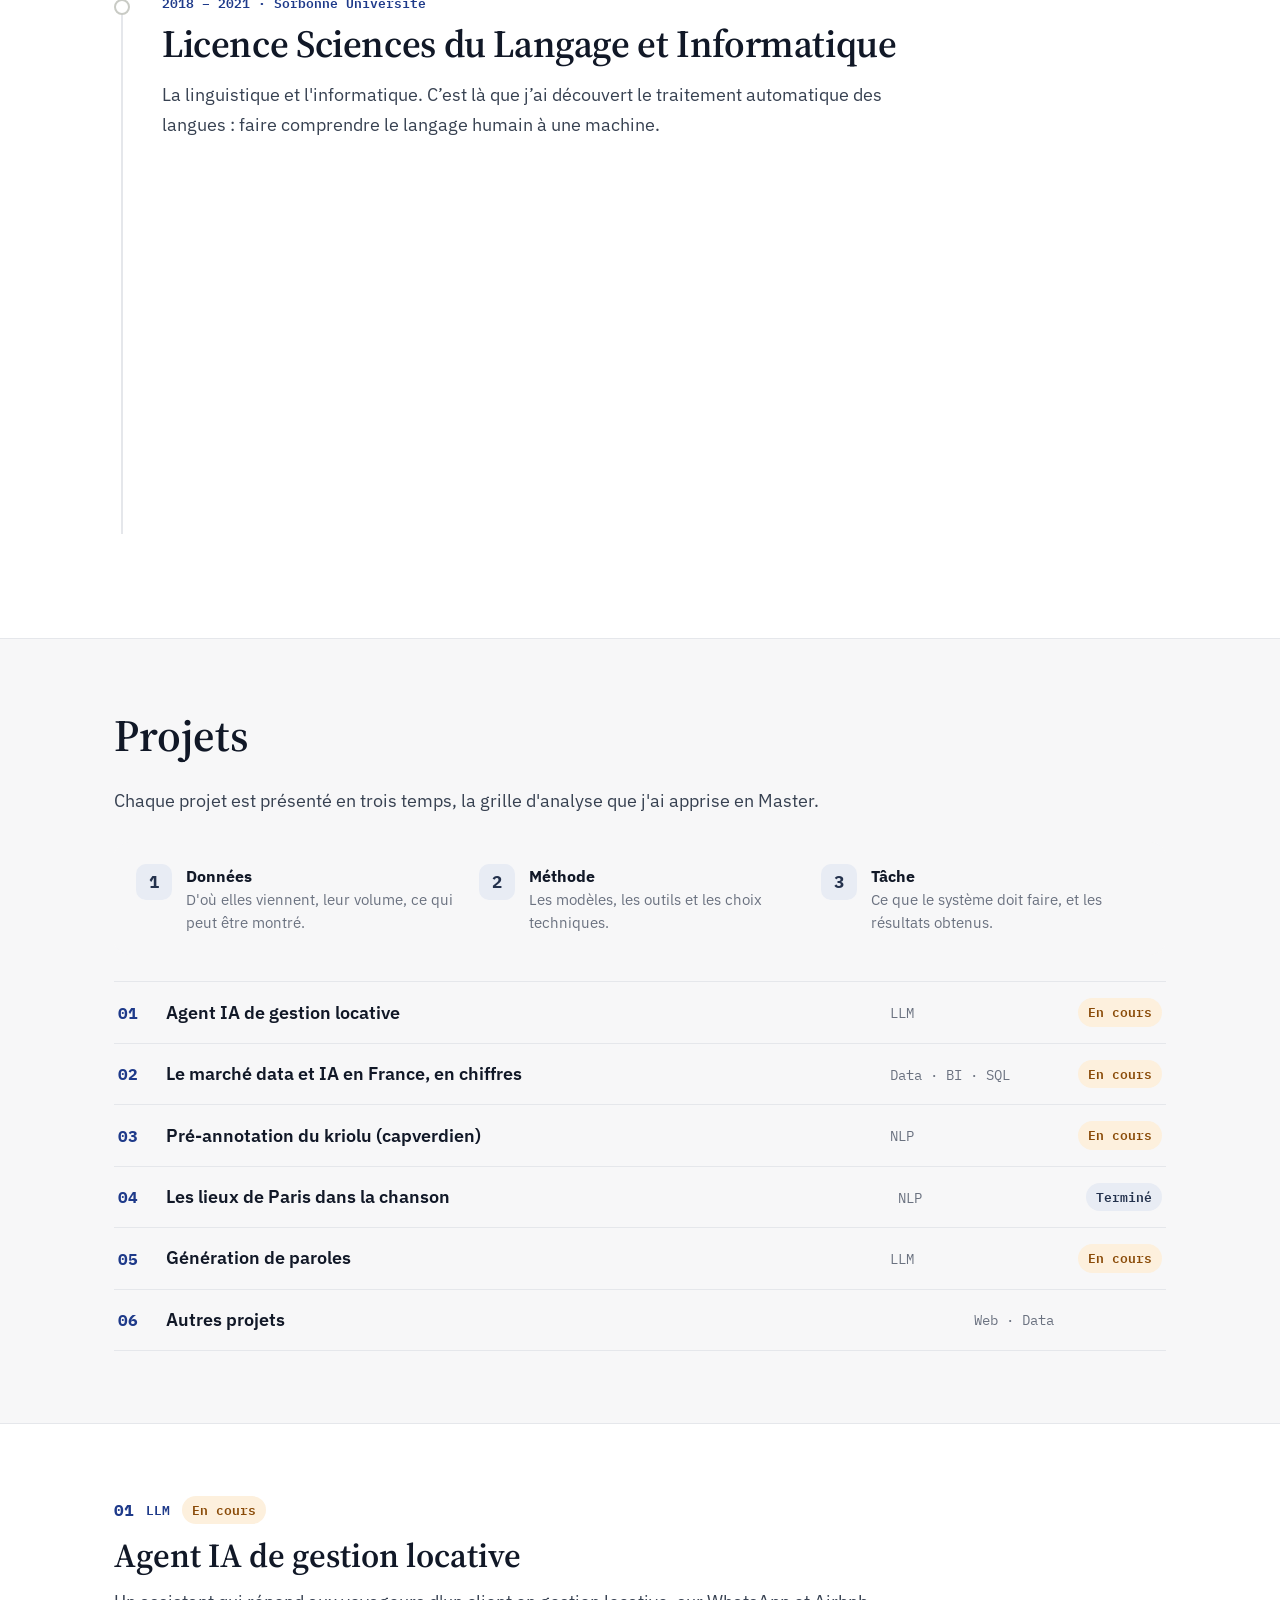
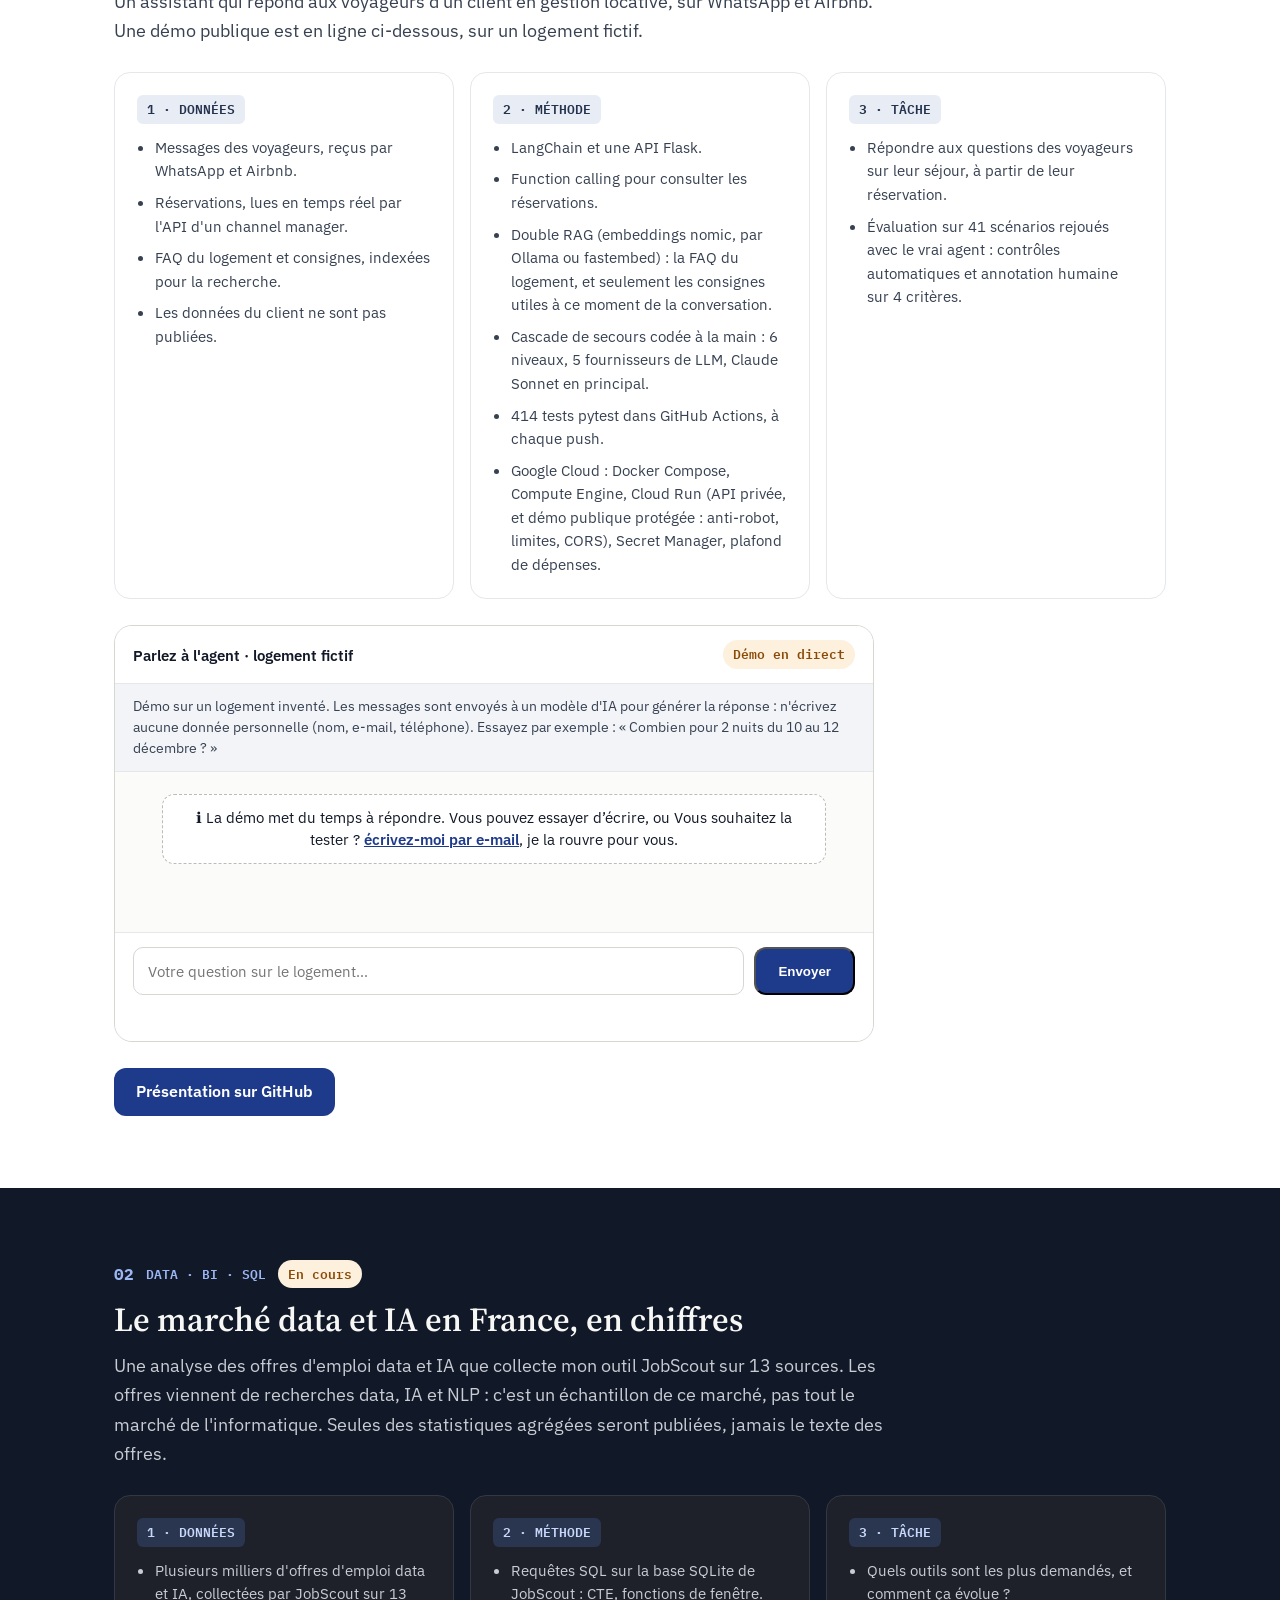
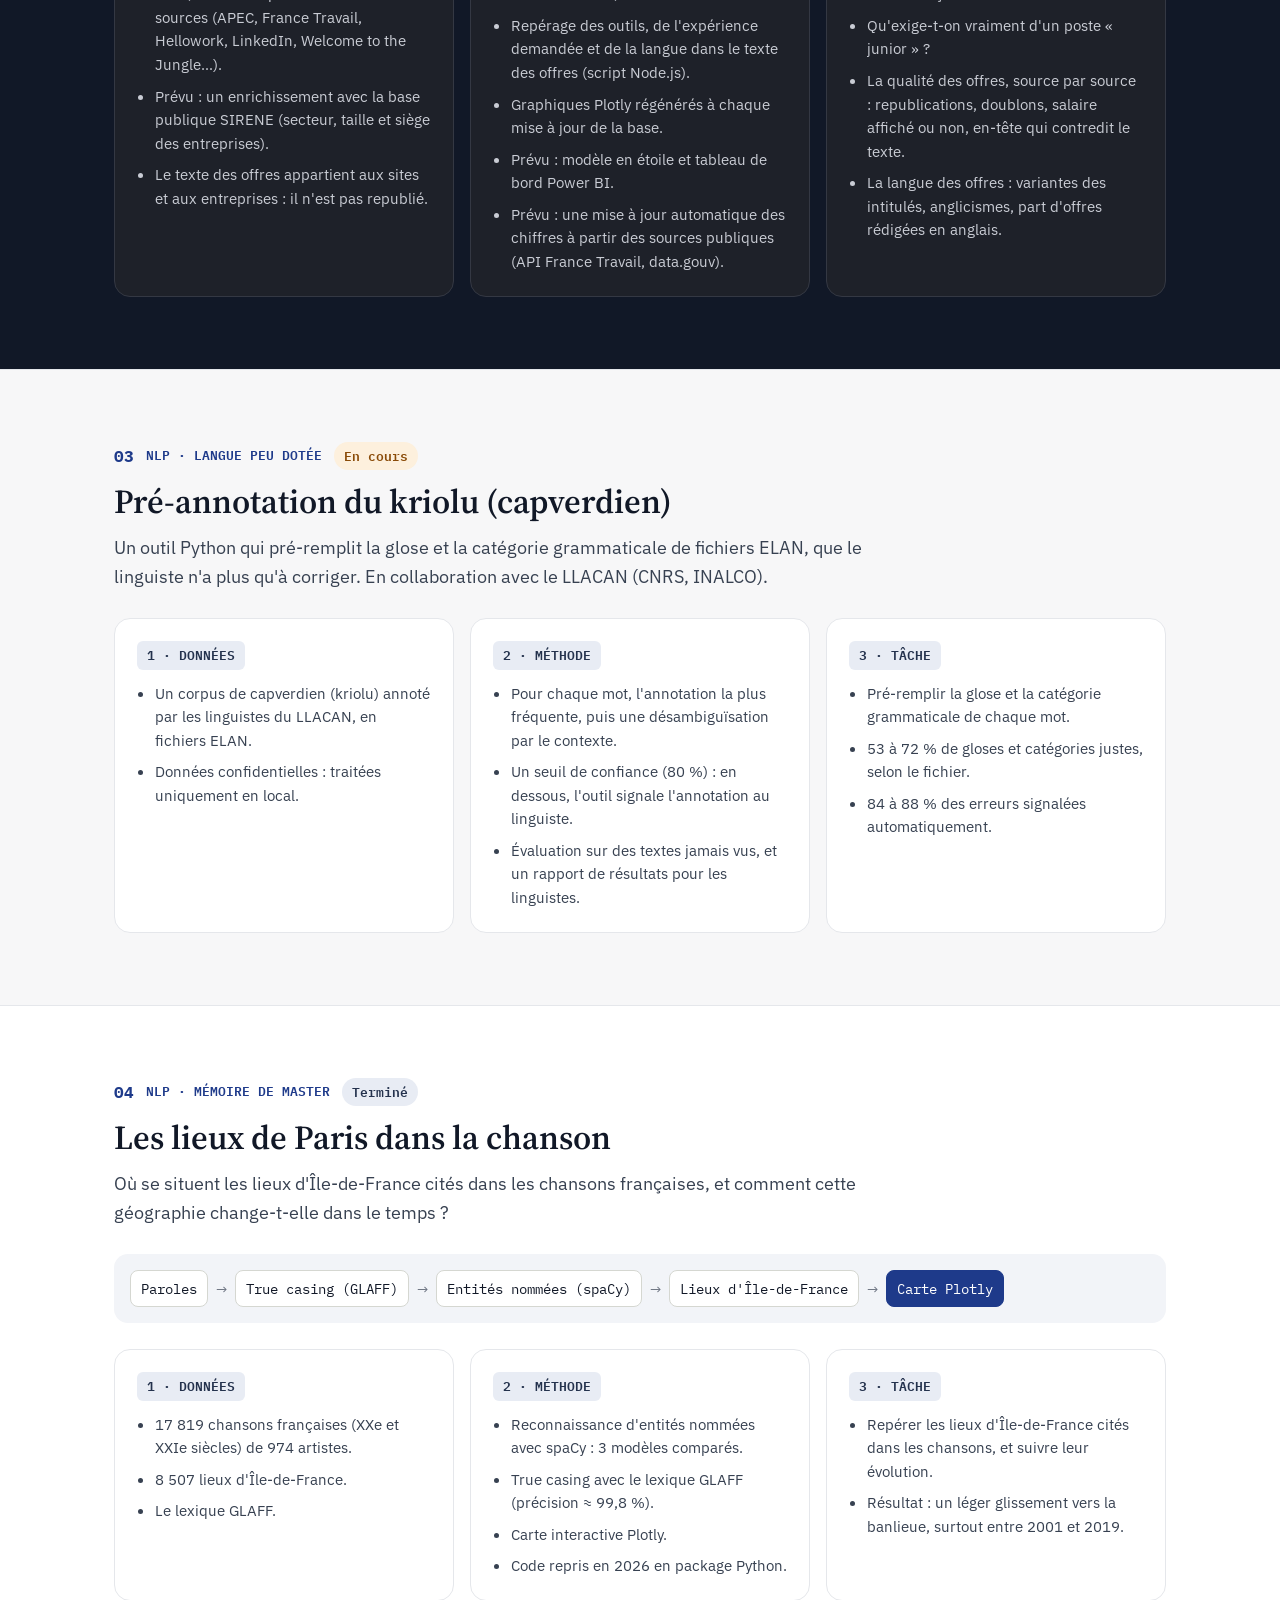
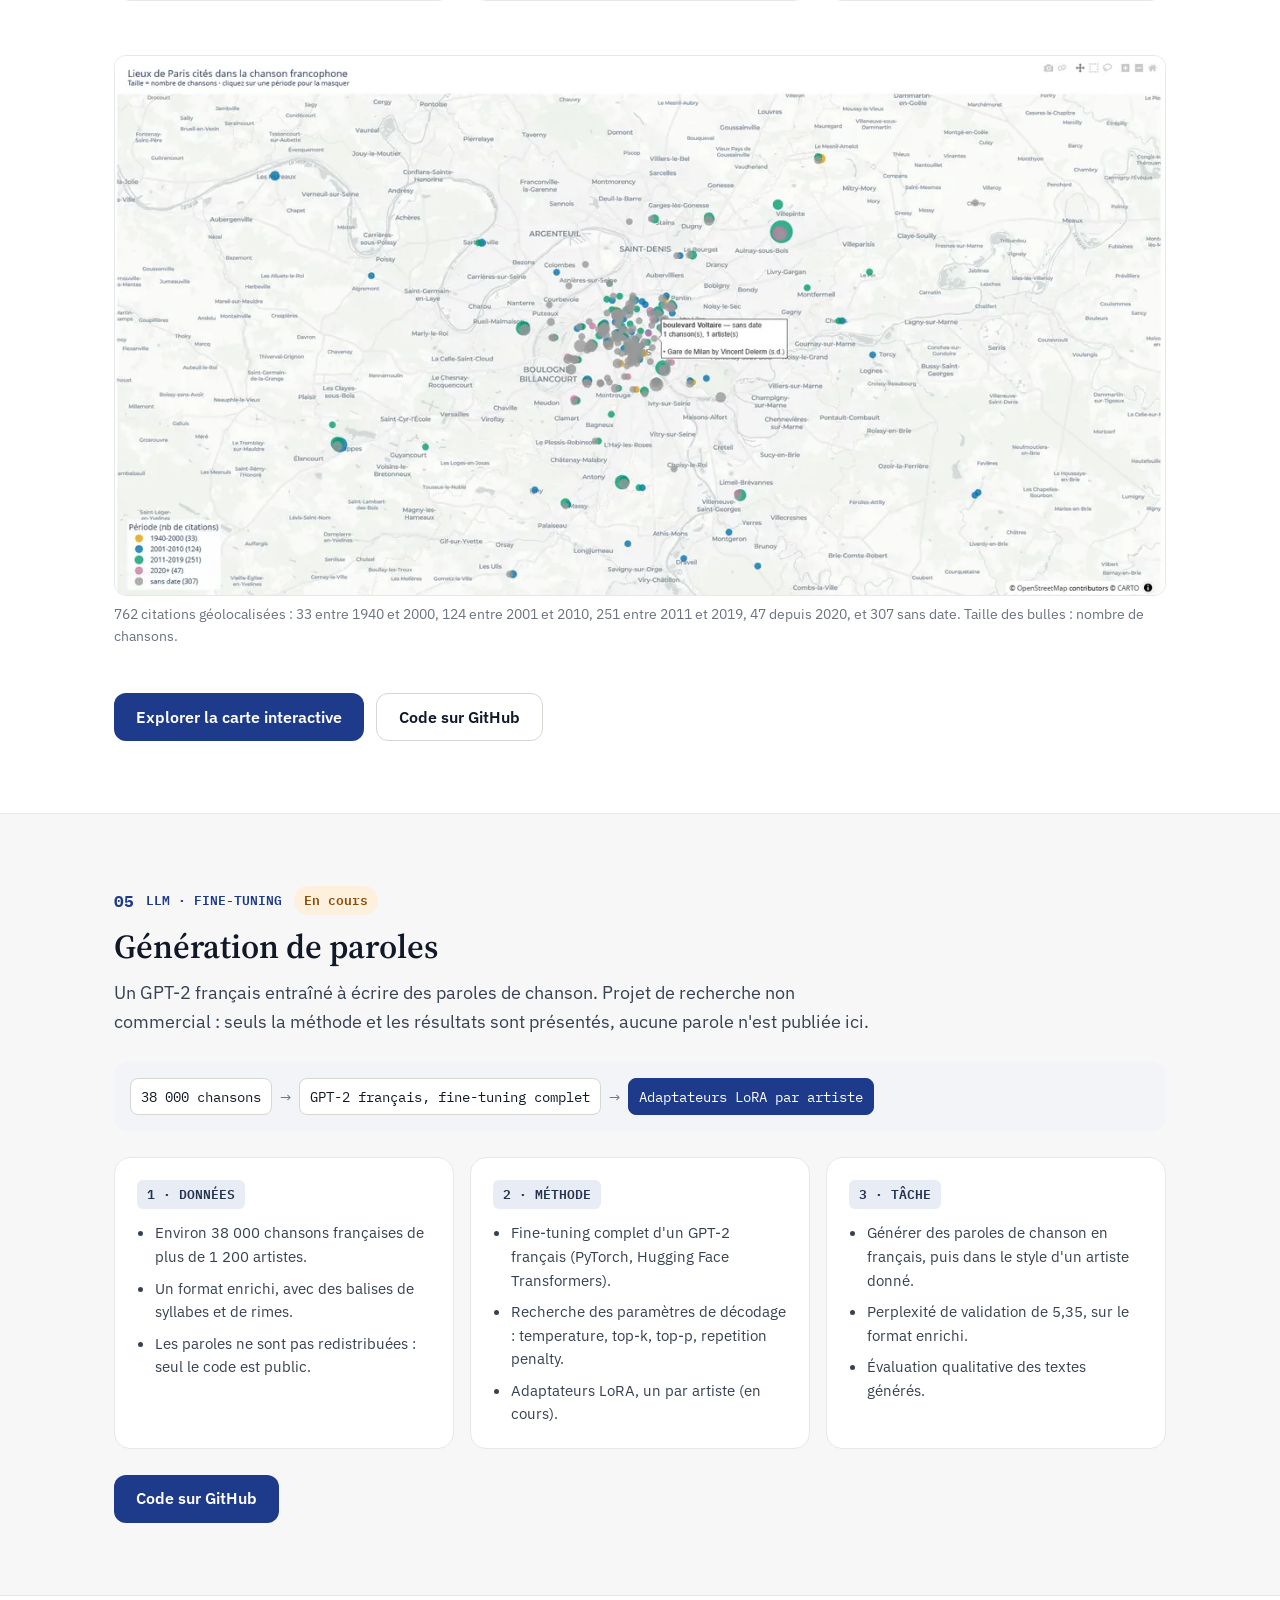
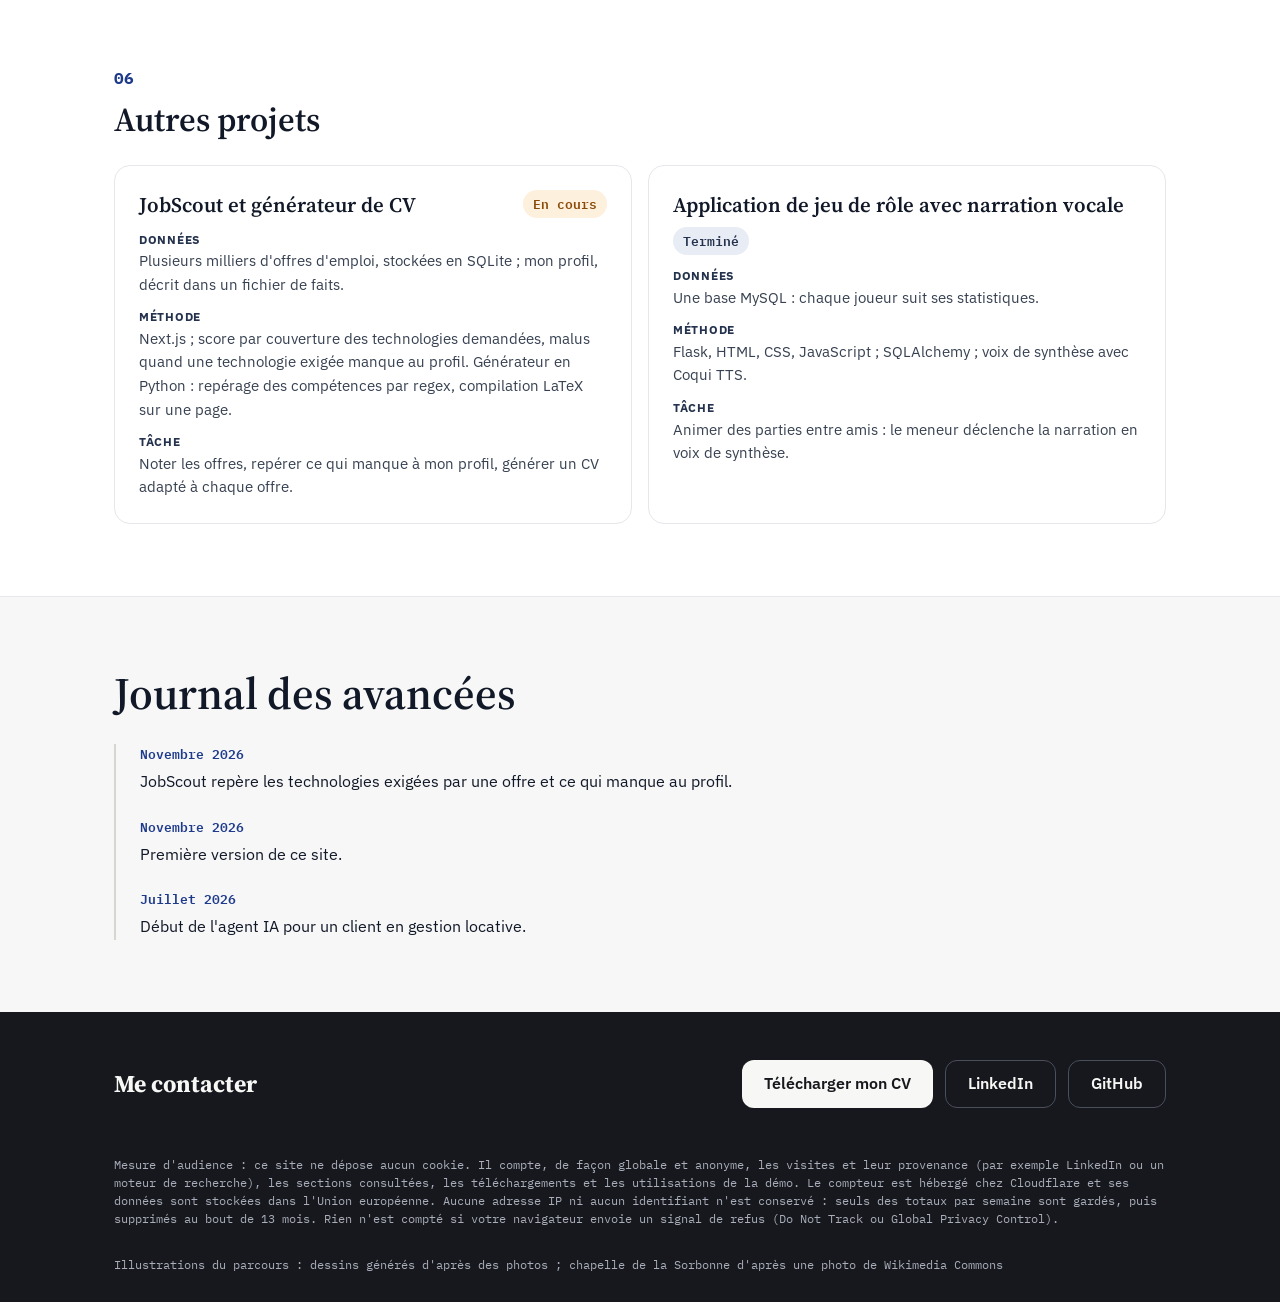
==== commit 2d521873: "Mémoire : aperçu et carte interactive ; apparition des sections plus rapide sur téléphone" ====
--- a/index.html
+++ b/index.html
@@ -10,7 +10,7 @@
 <link rel="preconnect" href="https://fonts.googleapis.com">
 <link rel="preconnect" href="https://fonts.gstatic.com" crossorigin>
 <link rel="stylesheet" href="https://fonts.googleapis.com/css2?family=IBM+Plex+Mono:wght@400;500&family=IBM+Plex+Sans:wght@400;500;600&family=Source+Serif+4:wght@600;700&display=swap">
-<link rel="stylesheet" href="css/style.css">
+<link rel="stylesheet" href="css/style.css?v=2">
 <!-- Sans JavaScript, l'intro ne s'affiche pas et la page est visible tout de suite -->
 <script>document.documentElement.classList.add('js');</script>
 </head>
@@ -324,7 +324,17 @@
         </ul>
       </div>
     </div>
-    <div class="actions"><a class="btn" href="https://github.com/Tiiiagooo/Memoire" target="_blank" rel="noopener noreferrer">Code sur GitHub<span class="sr-only"> (nouvel onglet)</span></a></div>
+    <!-- Aperçu de la carte (assets/carte_memoire.webp) ; la carte interactive est une page à part (memoire/carte.html),
+         générée par python -m lieuxparis carte --depuis-csv : Plotly complet et fonds de carte ne chargent que là. -->
+    <figure class="memoire-carte">
+      <a href="memoire/carte.html" target="_blank" rel="noopener">
+        <img src="assets/carte_memoire.webp" width="1200" height="616" loading="lazy" decoding="async"
+             alt="Carte de l'Île-de-France : des bulles de couleur marquent les lieux cités dans les chansons, très nombreuses dans Paris et en proche banlieue.">
+        <span class="sr-only"> (ouvre la carte interactive dans un nouvel onglet)</span>
+      </a>
+      <figcaption>762 citations géolocalisées : 33 entre 1940 et 2000, 124 entre 2001 et 2010, 251 entre 2011 et 2019, 47 depuis 2020, et 307 sans date. Taille des bulles : nombre de chansons.</figcaption>
+    </figure>
+    <div class="actions"><a class="btn" href="memoire/carte.html" target="_blank" rel="noopener">Explorer la carte interactive<span class="sr-only"> (nouvel onglet)</span></a><a class="btn btn-2" href="https://github.com/Tiiiagooo/Memoire" target="_blank" rel="noopener noreferrer">Code sur GitHub<span class="sr-only"> (nouvel onglet)</span></a></div>
   </div>
 </section>
 
@@ -413,9 +423,9 @@
 
 
 <script src="js/intro.js"></script>
-<script src="js/parcours.js"></script>
+<script src="js/parcours.js?v=2"></script>
 <!-- Mesure d'audience sans cookie (js/mesure.js) : data-url = adresse du Worker « compteur-portfolio ». -->
-<script src="js/mesure.js?v=1" data-url="https://compteur-portfolio.tiiiagooo.workers.dev" defer></script>
+<script src="js/mesure.js?v=3" data-url="https://compteur-portfolio.tiiiagooo.workers.dev" defer></script>
 <script src="js/demo.js?v=2" defer></script>
 <script src="data/marche/marche.js" defer></script>
 <script src="js/marche.js" defer></script>
--- a/css/style.css
+++ b/css/style.css
@@ -377,4 +377,13 @@
 .marche-sql pre { margin: 6px 0 0; padding: 10px 12px; background: #16181D; border: 1px solid #343843; border-radius: 8px; color: #C9CCD4; font-family: var(--mono); font-size: .75rem; line-height: 1.5; overflow-x: auto; white-space: pre; }
 /* Démo : annonce d'état (ouverte, fermée, limite) avant le premier message */
 .demo-annonce { margin: 0 auto; padding: 12px 16px; max-width: 92%; font-size: .92rem; line-height: 1.5; color: var(--encre); background: #fff; border: 1px dashed #B9BDB5; border-radius: 12px; text-align: center; }
-.demo-annonce a { font-weight: 600; }+.demo-annonce a { font-weight: 600; }
+
+/* Mémoire : aperçu cliquable de la carte (la carte interactive est sur memoire/carte.html) */
+.memoire-carte { margin: 28px 0 20px; }
+.memoire-carte a { display: block; border: 1px solid var(--ligne); border-radius: 12px; overflow: hidden; }
+.memoire-carte img { display: block; width: 100%; height: auto; transition: transform .4s var(--ease-out); }
+.memoire-carte a:hover img { transform: scale(1.015); }
+.memoire-carte a:focus-visible { outline: 2px solid var(--bleu); outline-offset: 3px; }
+.memoire-carte figcaption { margin-top: 8px; font-size: .85rem; color: var(--discret); }
+@media (prefers-reduced-motion: reduce) { .memoire-carte img { transition: none; } }
